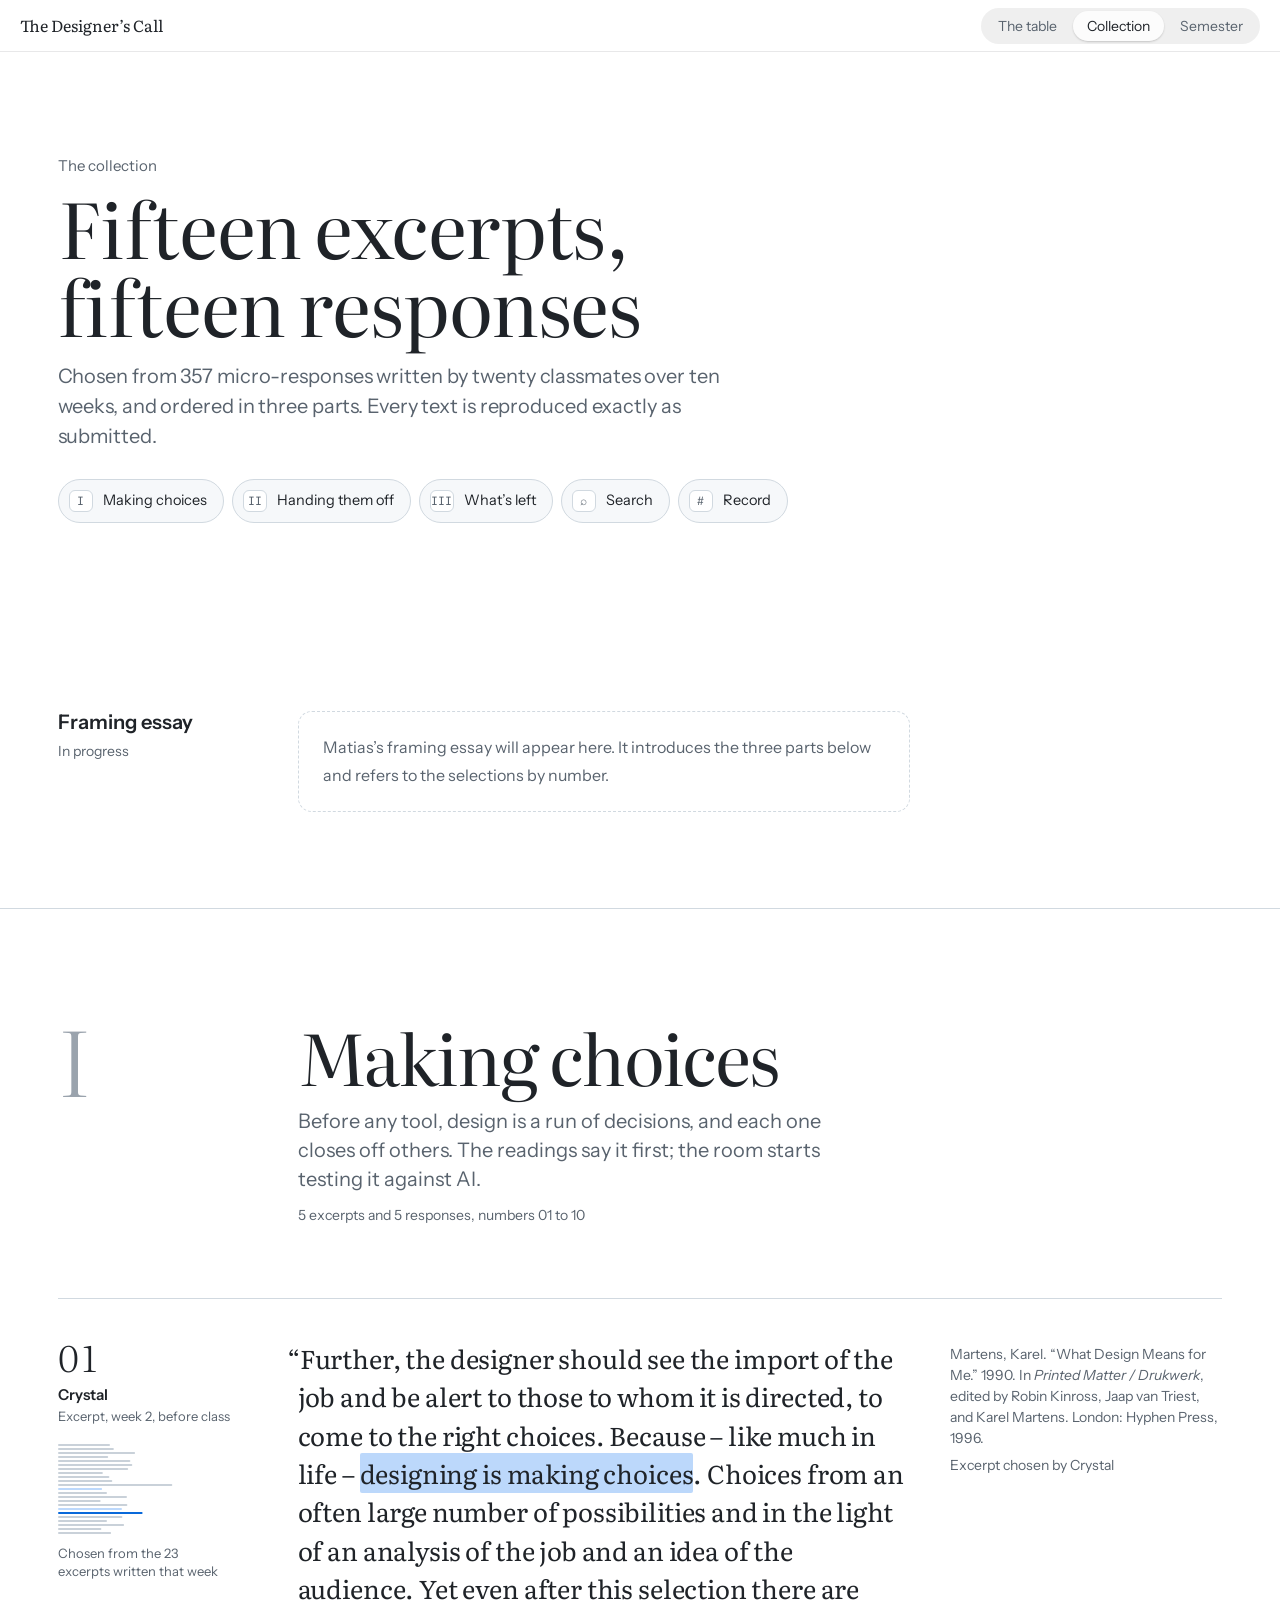
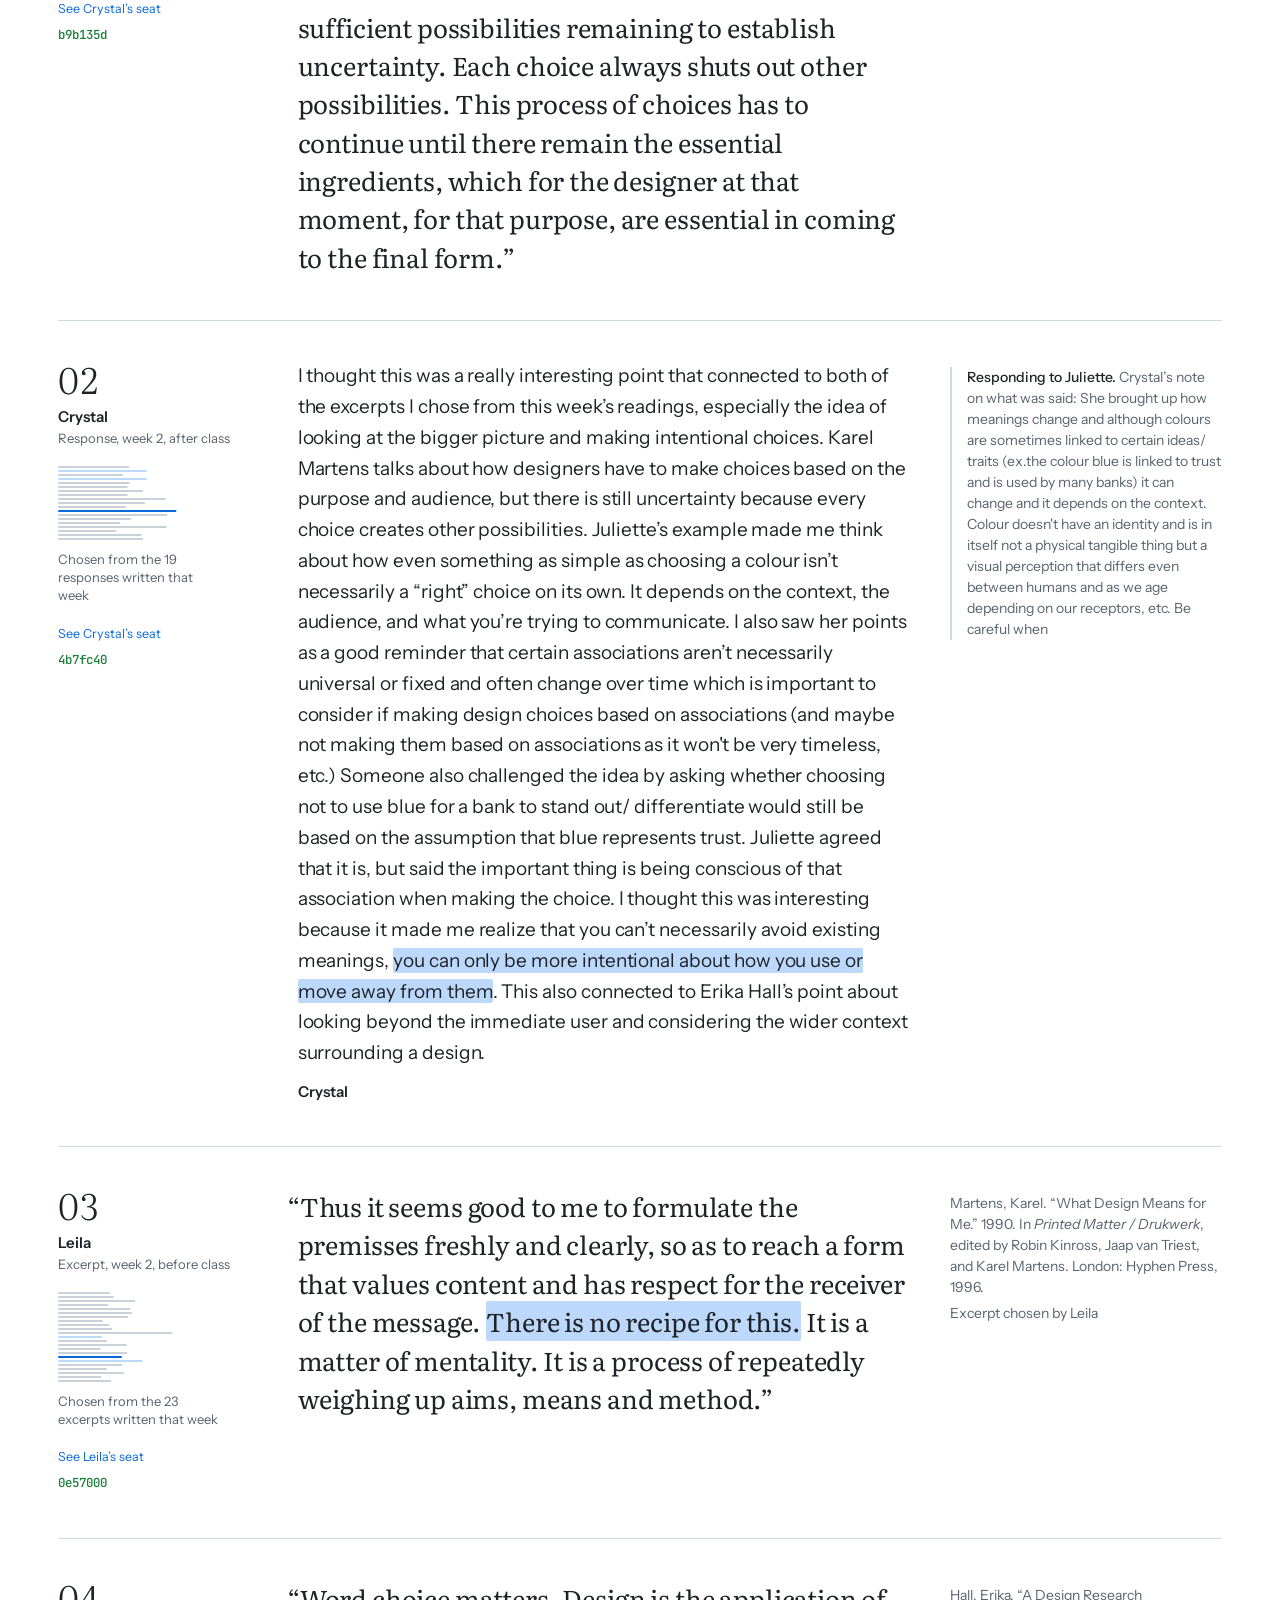
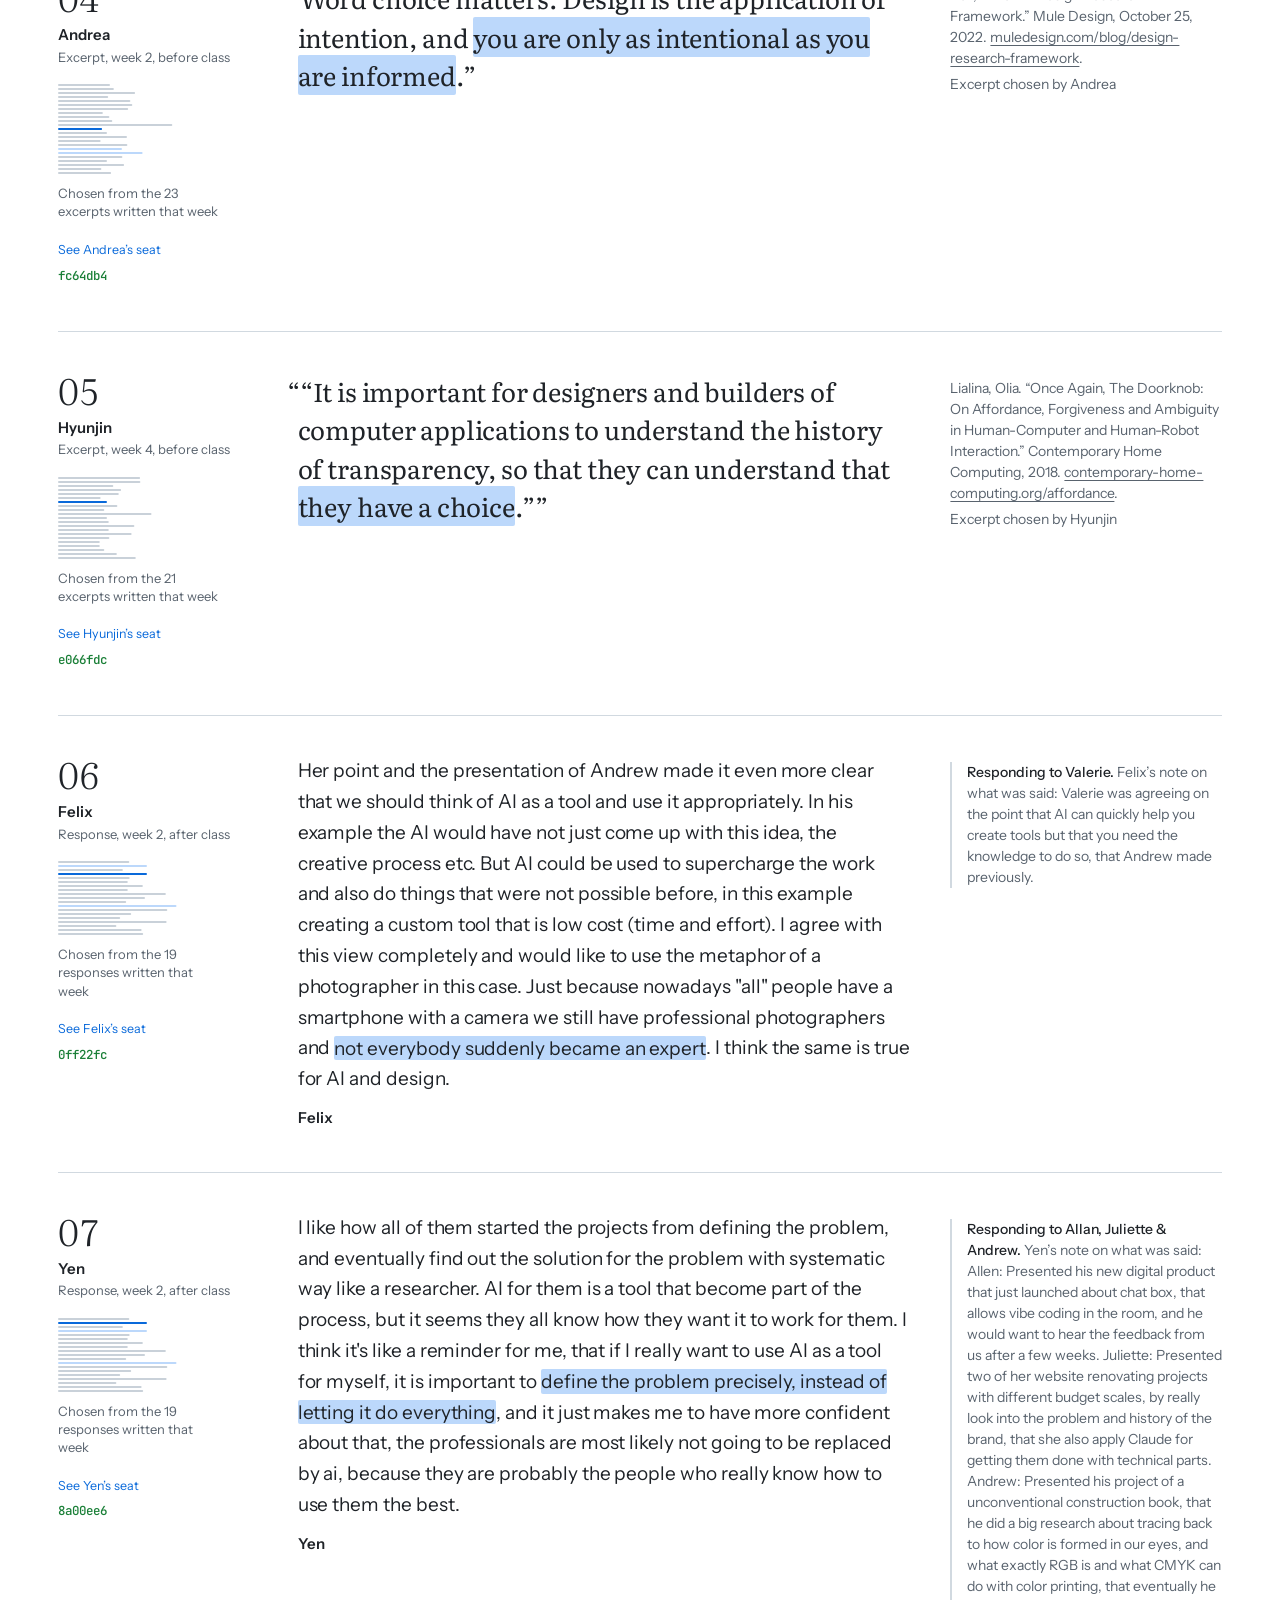
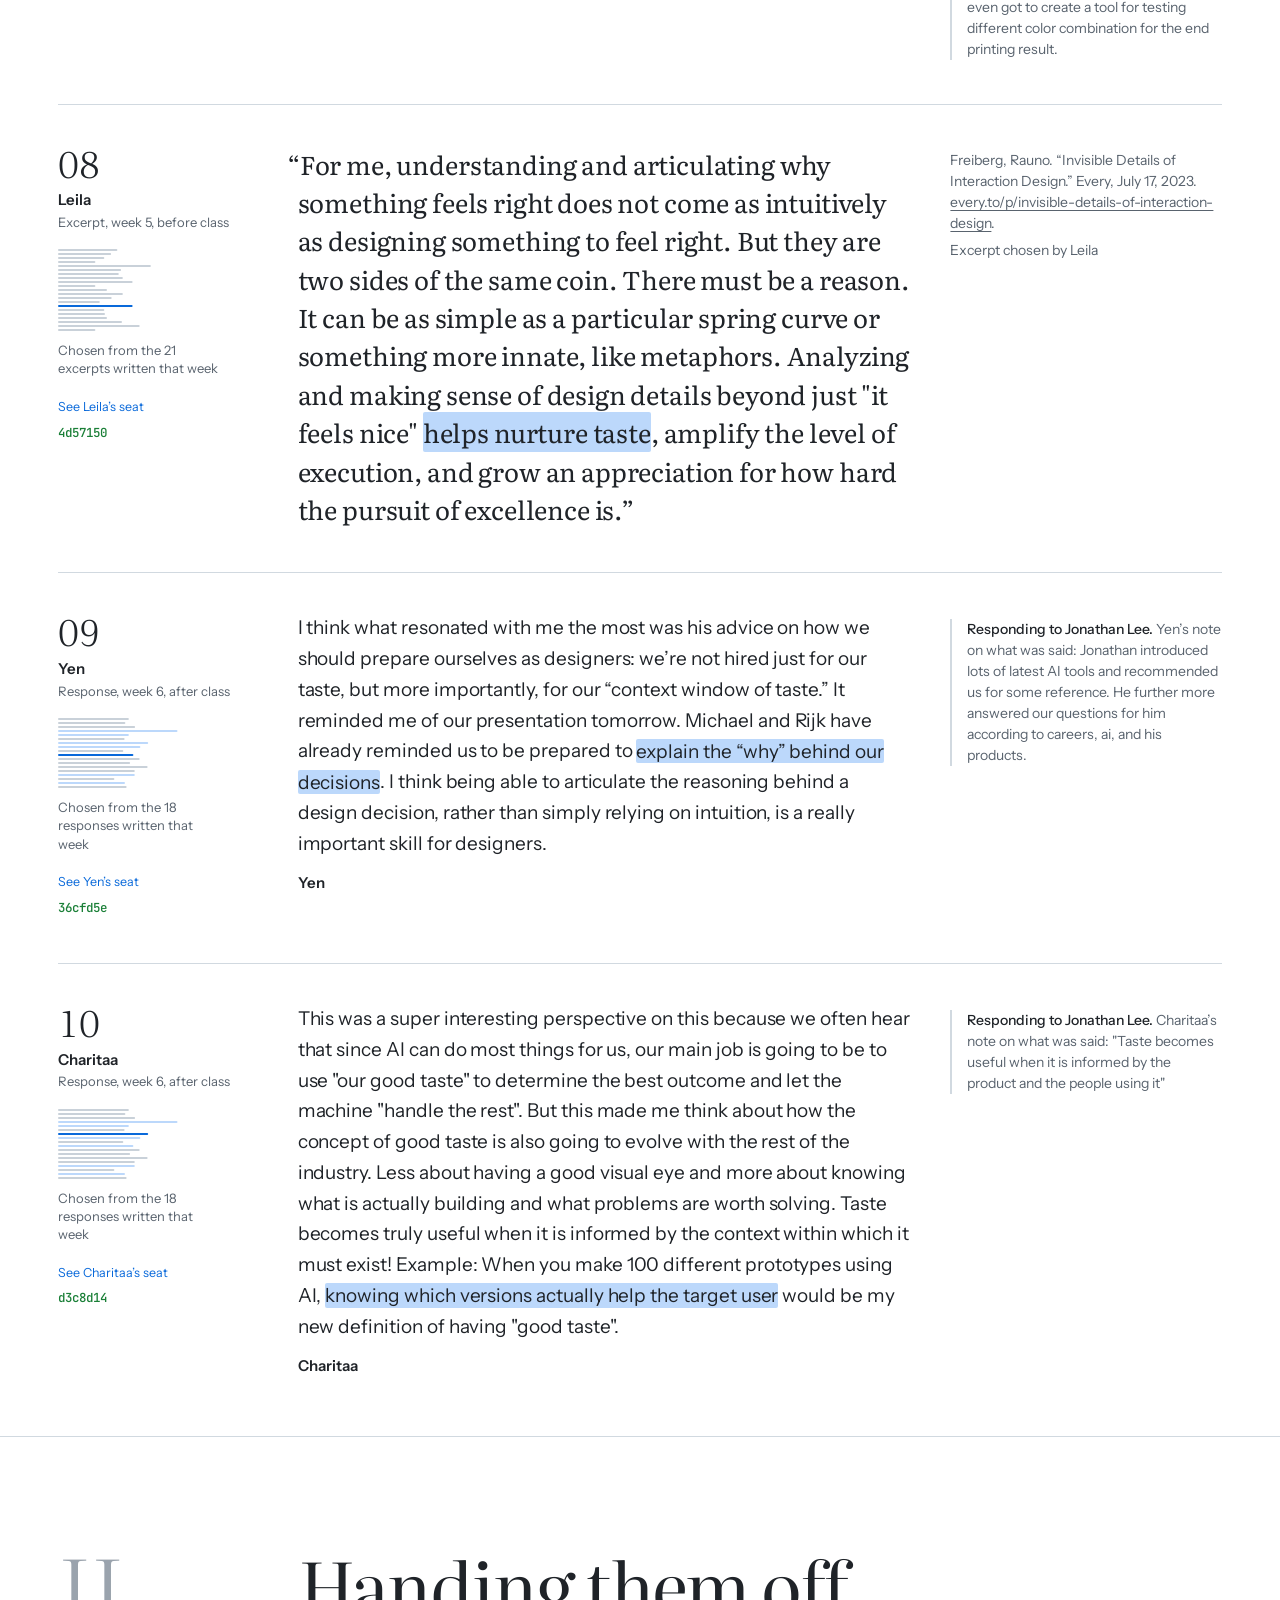
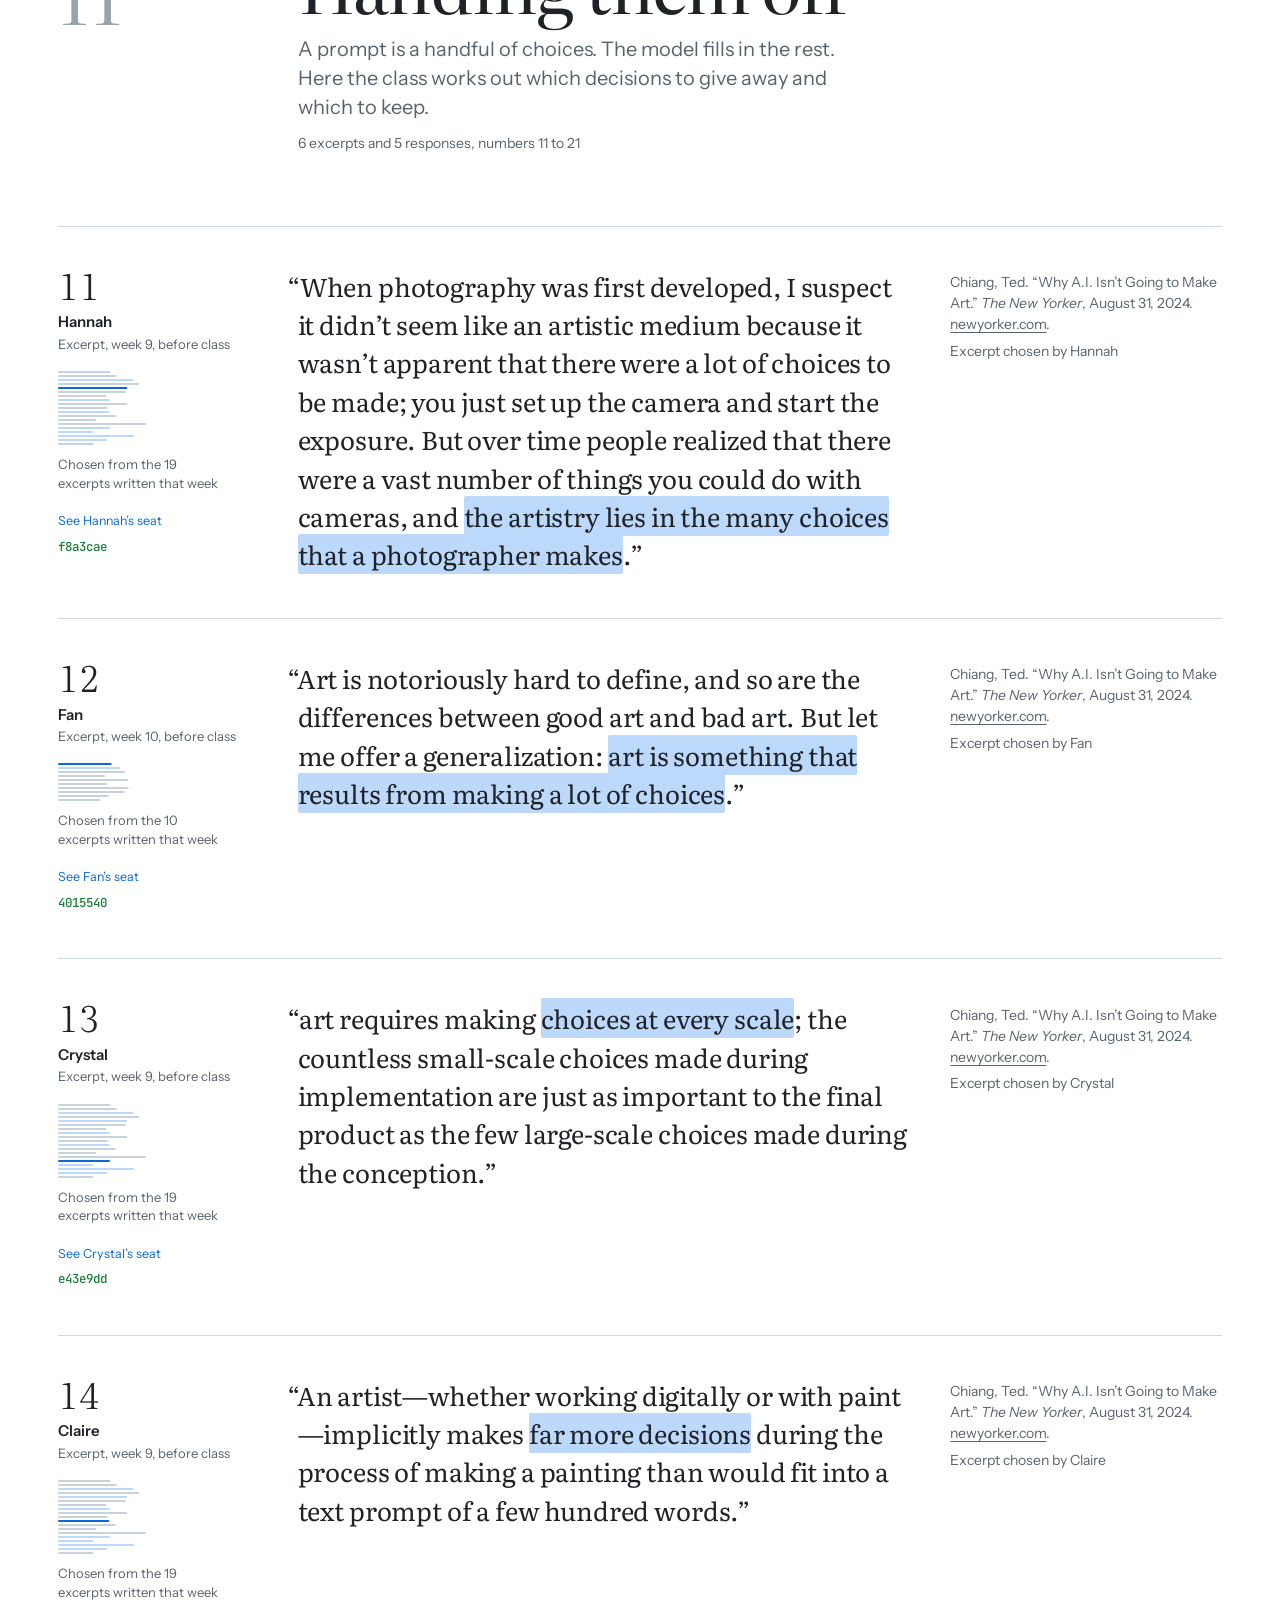
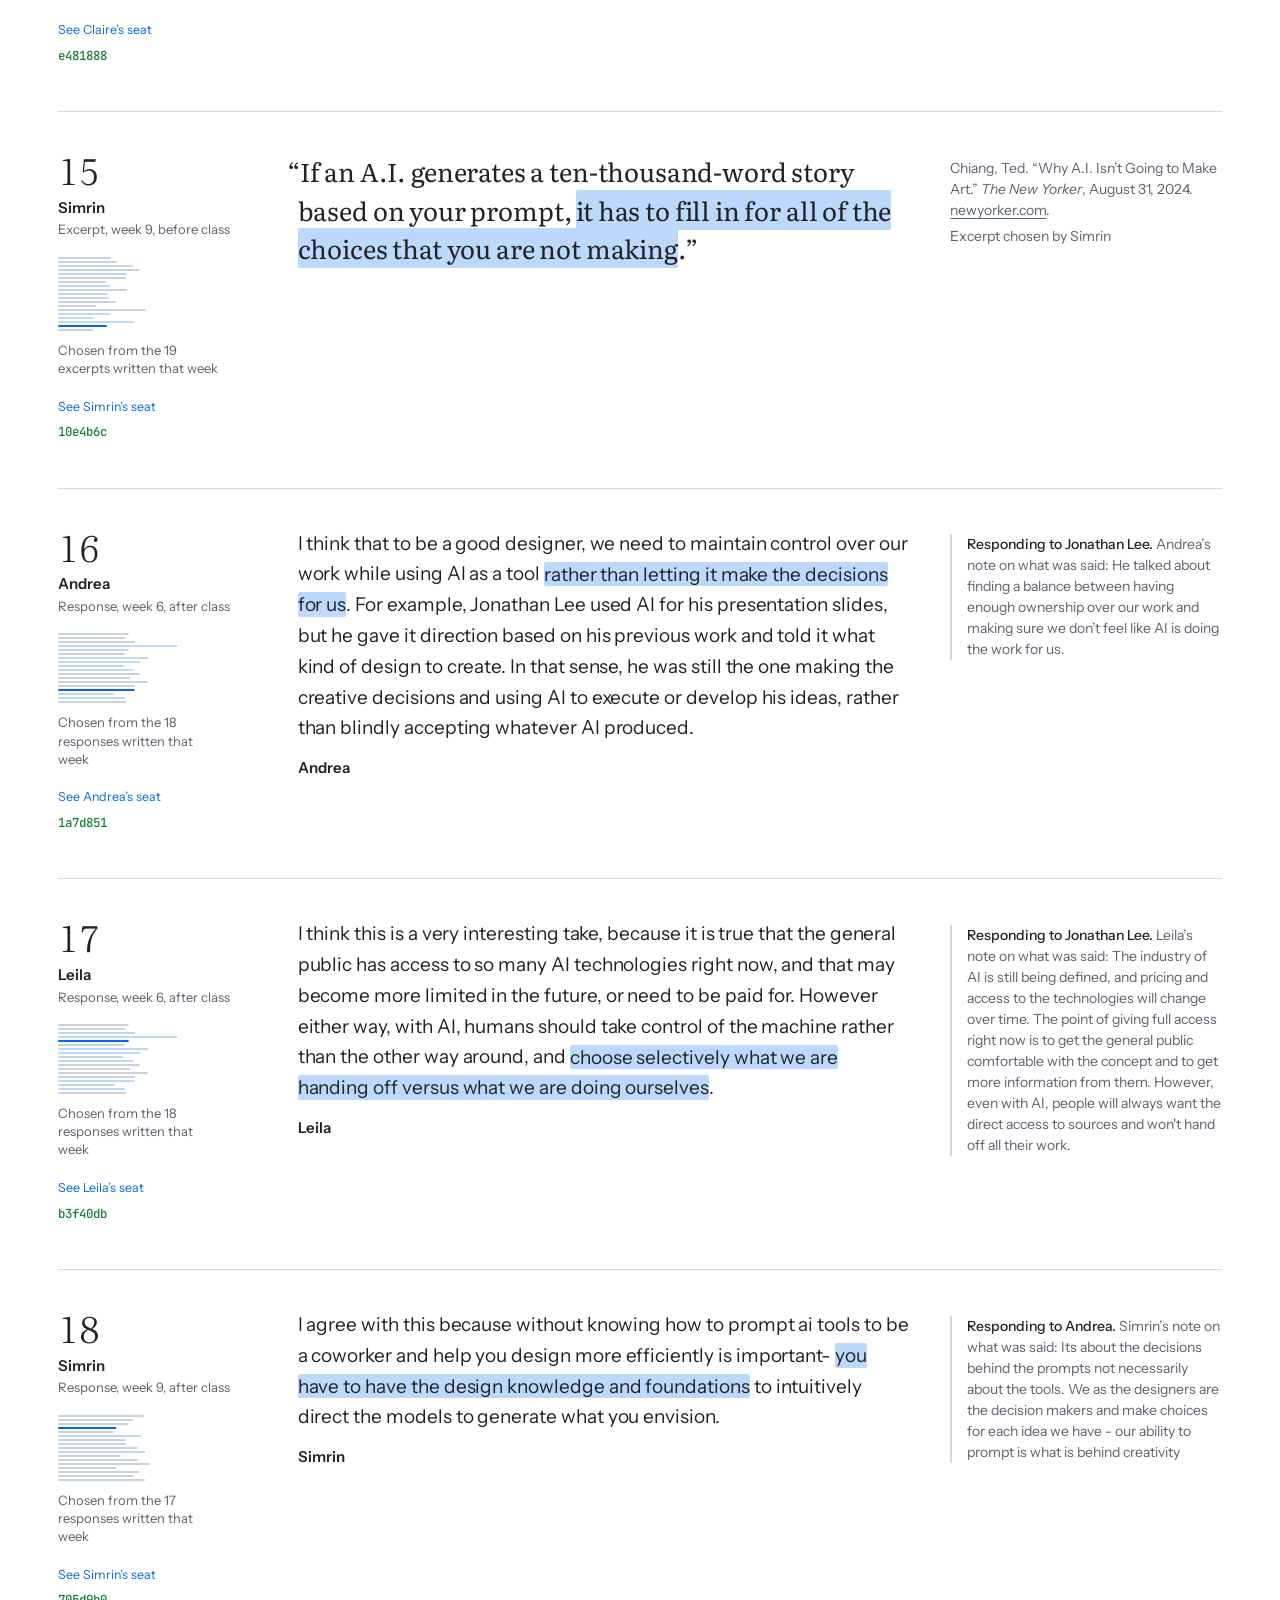
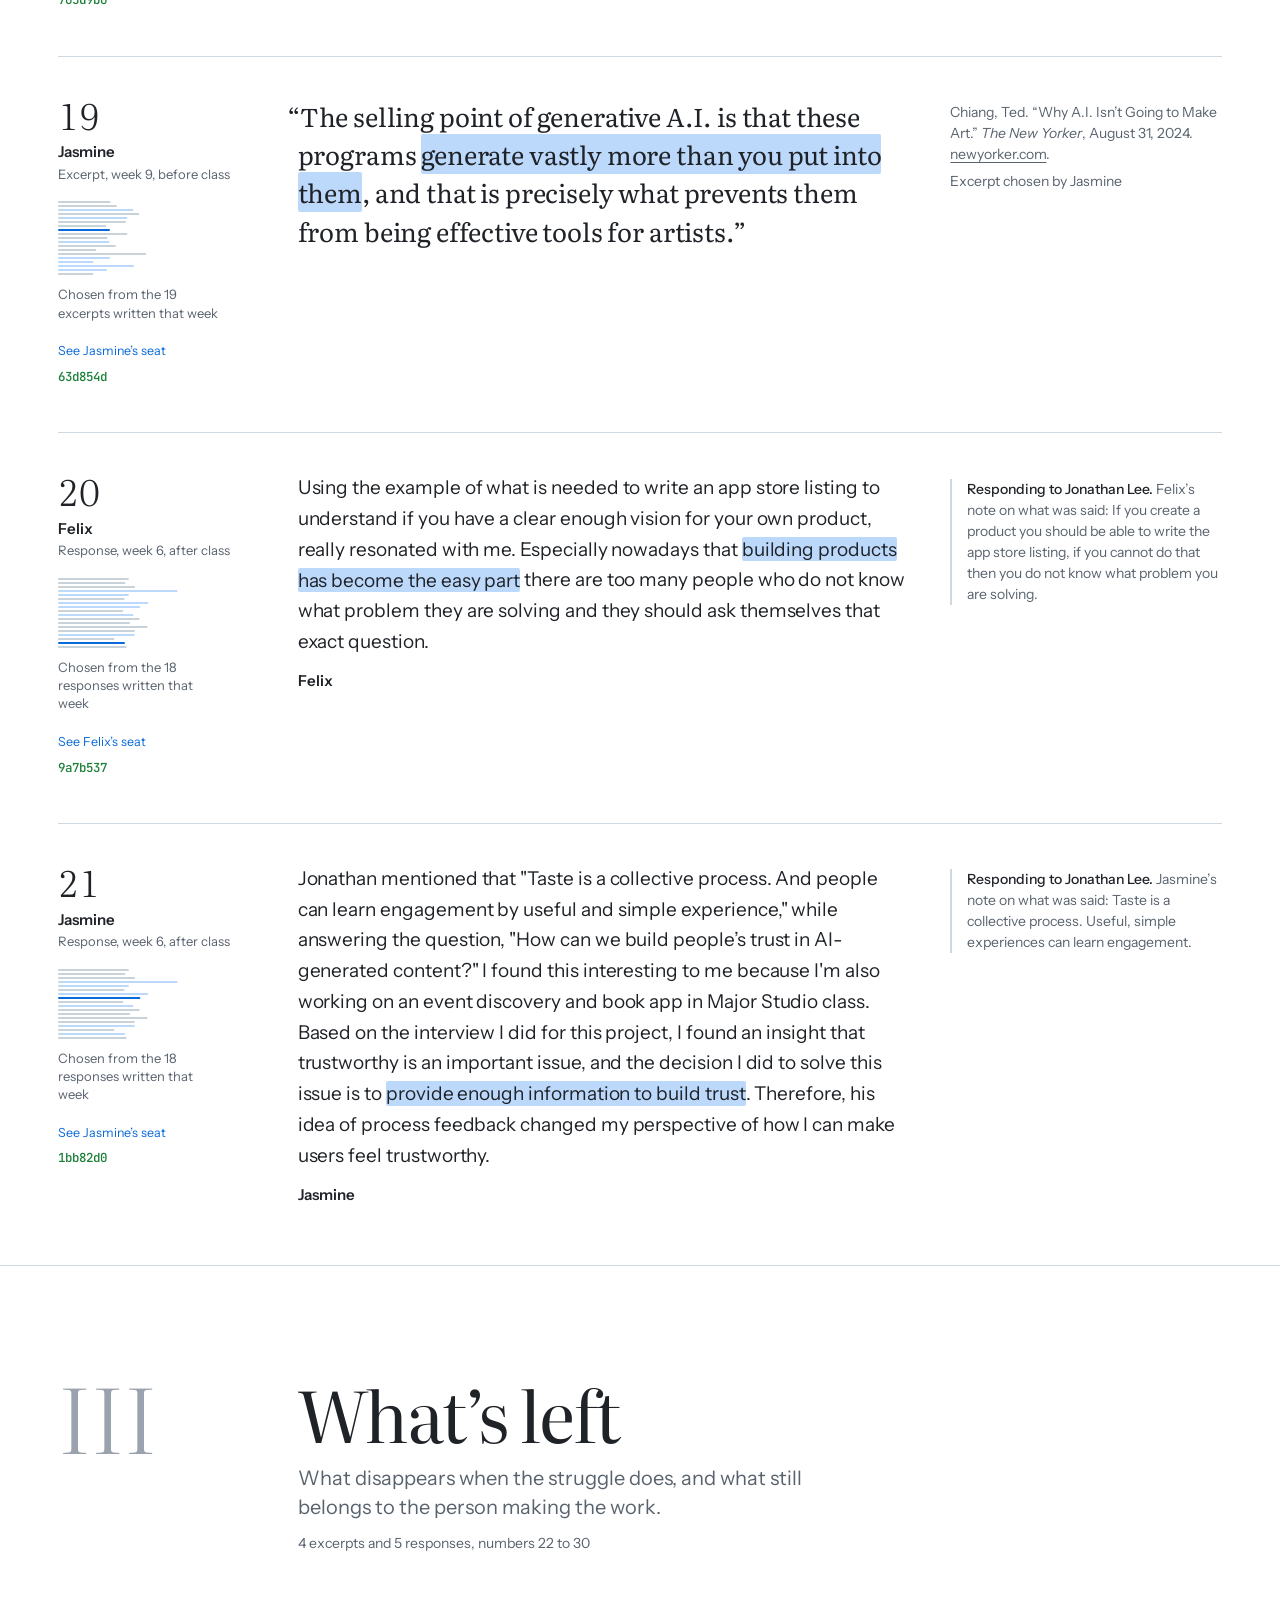
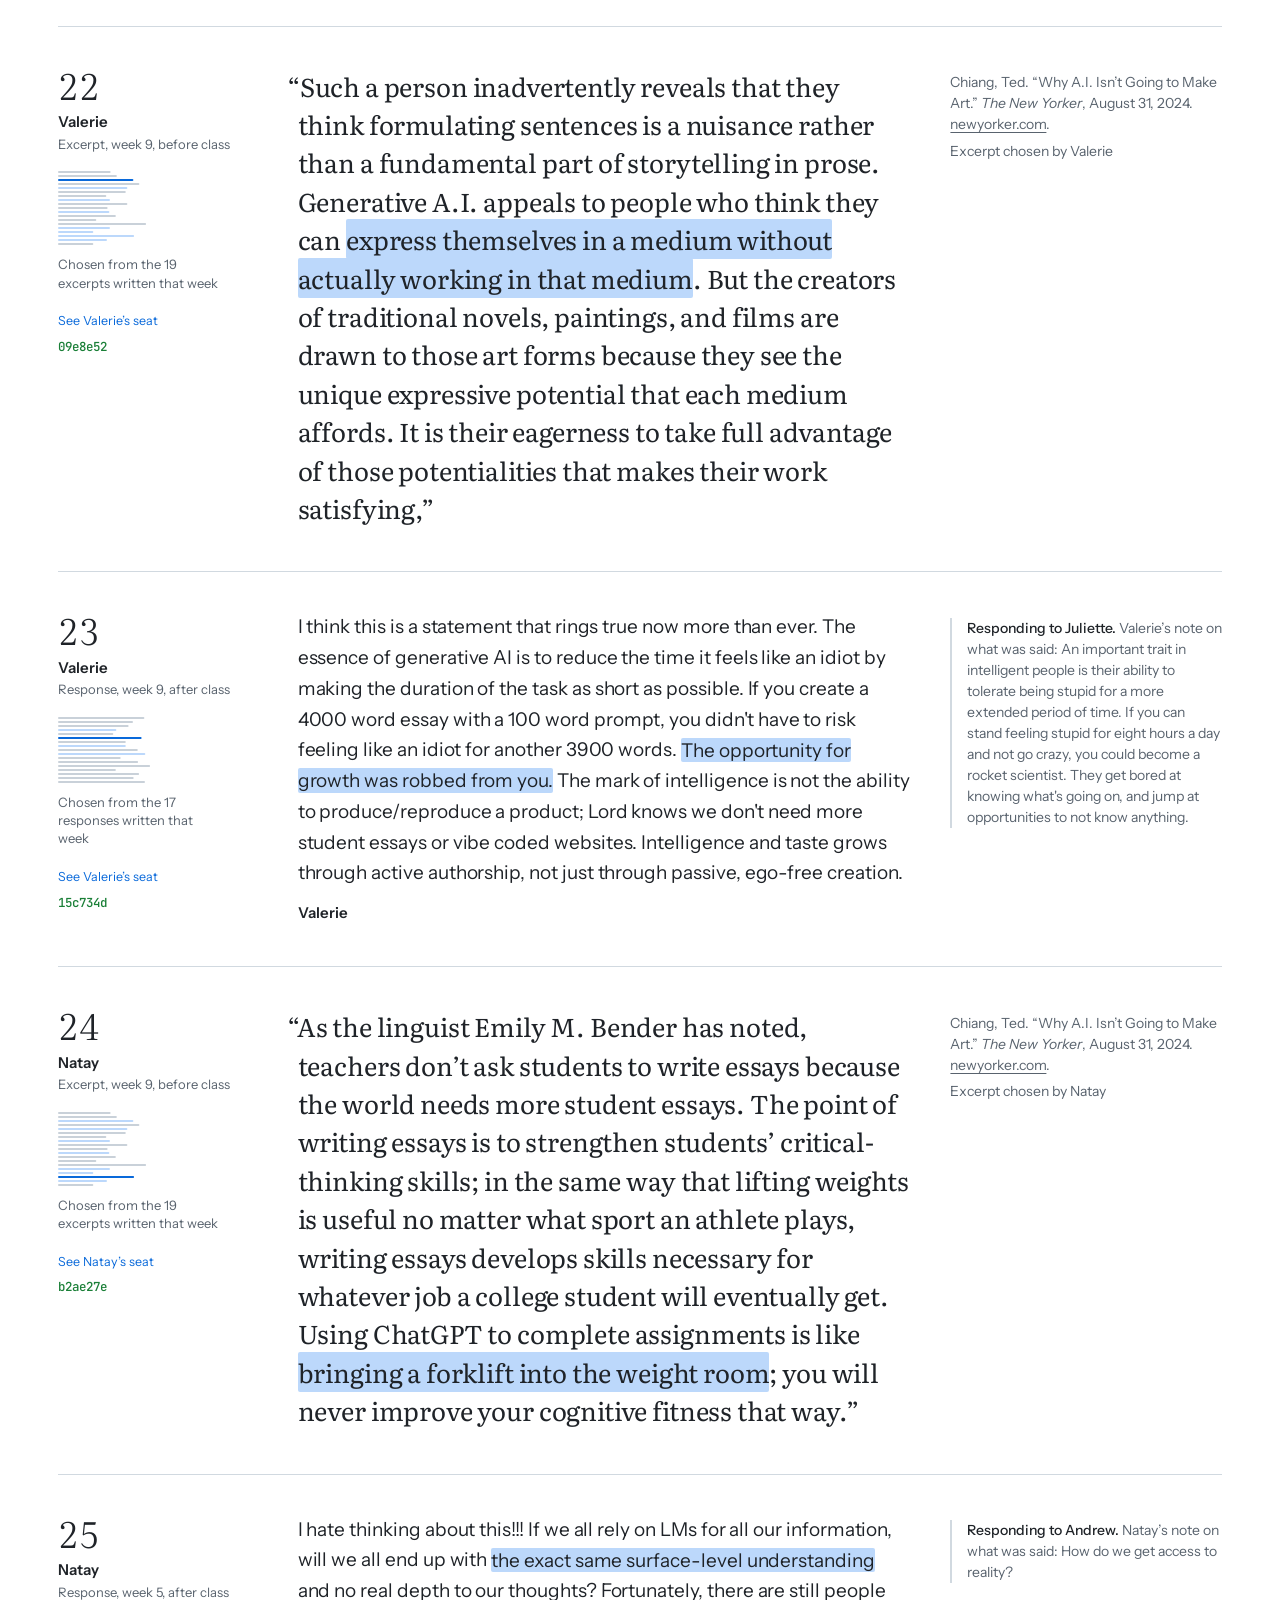
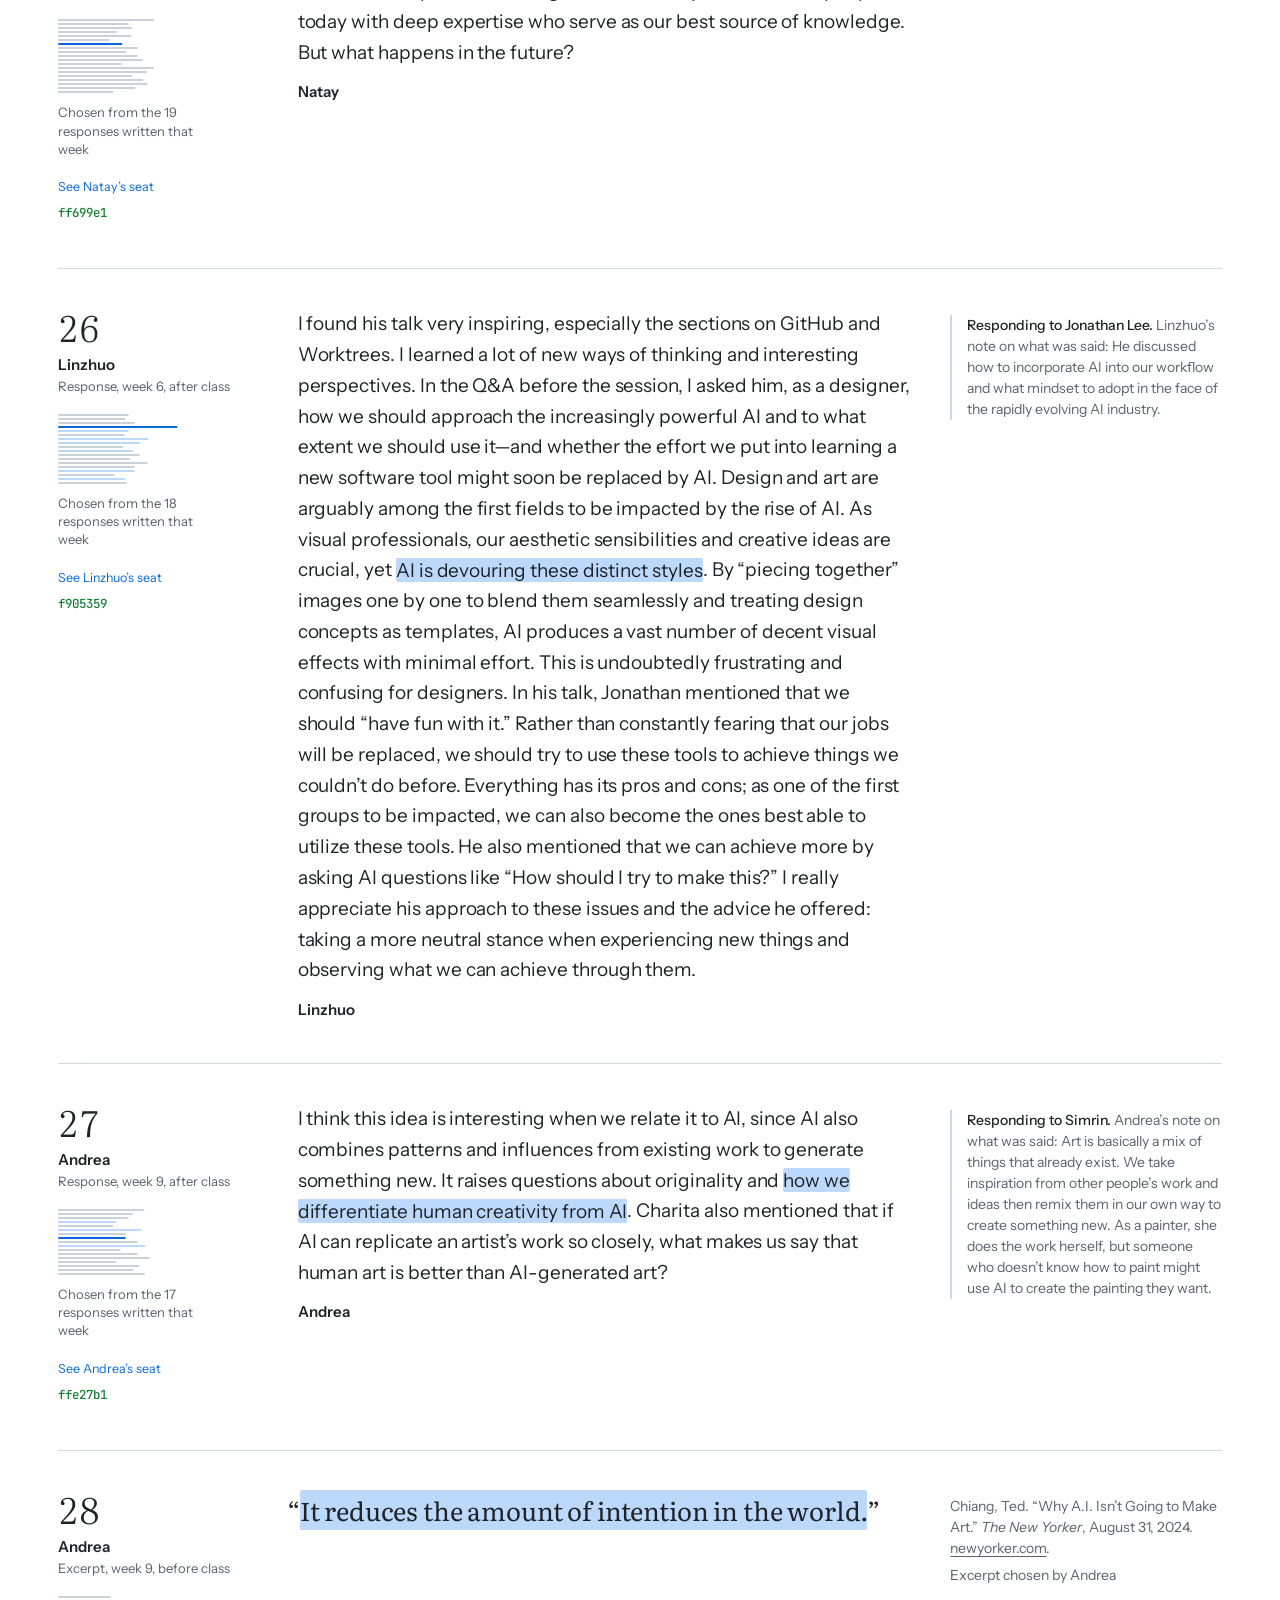
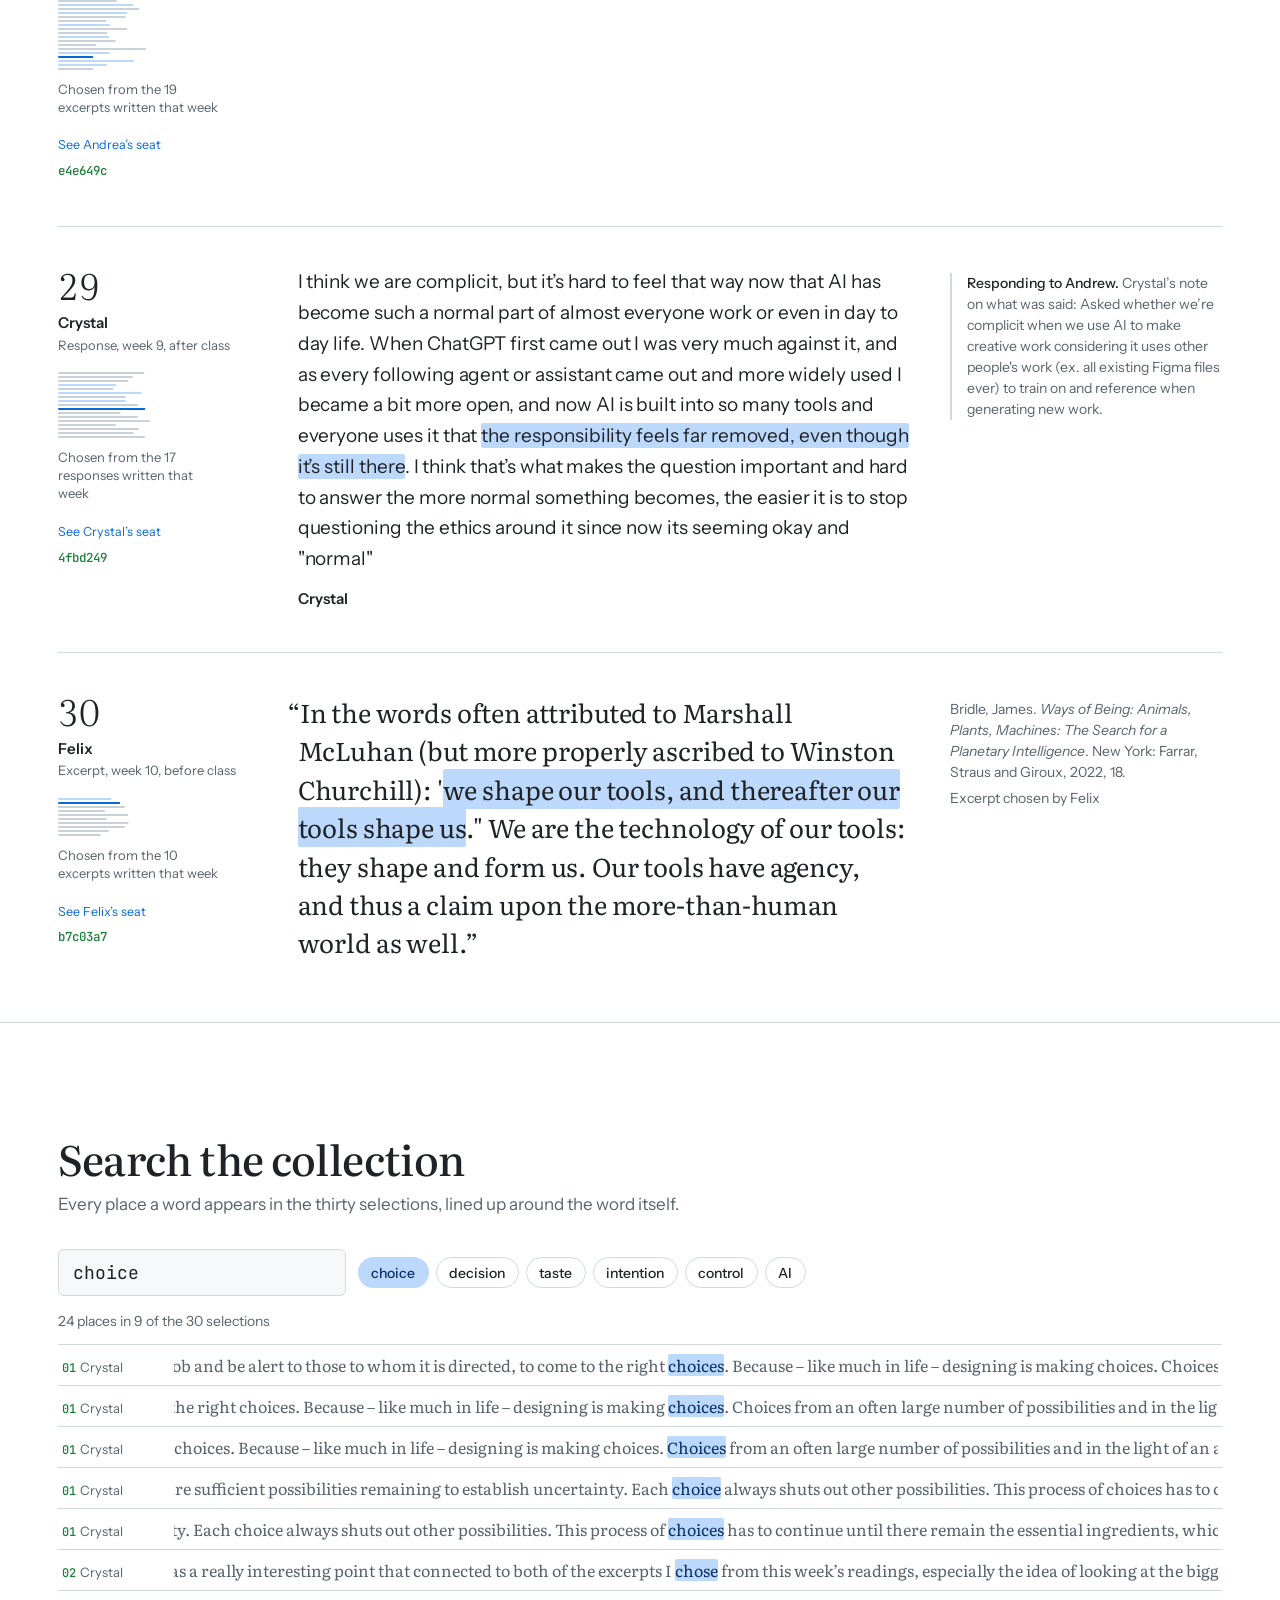
==== collection.html @ 74d9f912 "Rebuild as The Designer's Call: a 3D seminar table, the conversation, and three tabs The site is now" ====
<!doctype html>
<html lang="en">
<head>
<meta charset="utf-8">
<meta name="viewport" content="width=device-width, initial-scale=1, viewport-fit=cover">
<title>The collection — The Designer’s Call</title>
<meta name="description" content="Fifteen excerpts and fifteen responses about taste, choice and AI, chosen from 357 micro-responses and ordered in three parts.">
<meta property="og:title" content="The Designer’s Call: Taste, choice, and AI">
<meta property="og:description" content="Fifteen excerpts and fifteen responses about taste, choice and AI, chosen from 357 micro-responses and ordered in three parts.">
<meta property="og:type" content="website">
<meta property="og:url" content="https://indo1919.github.io/whats-left/">
<meta property="og:image" content="https://indo1919.github.io/whats-left/assets/og.png">
<meta name="twitter:card" content="summary_large_image">
<meta name="color-scheme" content="light dark">
<link rel="icon" href="assets/favicon.svg" type="image/svg+xml">
<link rel="preconnect" href="https://fonts.googleapis.com">
<link rel="preconnect" href="https://fonts.gstatic.com" crossorigin>
<link rel="stylesheet" href="https://fonts.googleapis.com/css2?family=Instrument+Sans:ital,wght@0,400..700;1,400..700&family=JetBrains+Mono:wght@400;500&family=Literata:ital,opsz,wght@0,7..72,300..700;1,7..72,300..700&display=swap">
<link rel="stylesheet" href="assets/style.css">
<link rel="stylesheet" href="assets/site.css">
</head>
<body class="page-collection">
<header class="nav" id="nav">
  <a class="nav-title" href="./">The Designer’s Call</a>
  <nav class="nav-tabs" aria-label="Pages"><a href="./">The table</a><a href="collection.html" aria-current="page">Collection</a><a href="semester.html">Semester</a></nav>
</header>
<main class="coll">
  <header class="coll-head" id="top">
    <p class="coll-kicker">The collection</p>
    <h1>Fifteen excerpts, fifteen responses</h1>
    <p class="dek">Chosen from 357 micro-responses written by twenty classmates over ten weeks, and ordered in three parts. Every text is reproduced exactly as submitted.</p>
    <ol class="coll-toc"><li><a href="#making-choices"><span>I</span>Making choices</a></li><li><a href="#handing-them-off"><span>II</span>Handing them off</a></li><li><a href="#whats-left"><span>III</span>What’s left</a></li><li><a href="#search"><span>⌕</span>Search</a></li><li><a href="#record"><span>#</span>Record</a></li></ol>
  </header>

  <section class="essay essay--pending" id="essay" aria-labelledby="h-essay">
    <div class="essay-head"><h2 id="h-essay">Framing essay</h2><p class="essay-meta">In progress</p></div>
    <div class="essay-body"><div class="para"><p class="placeholder">Matias’s framing essay will appear here. It introduces the three parts below and refers to the selections by number.</p><aside class="sidenotes" aria-hidden="true"></aside></div></div>
  </section>

  <div class="collection" id="collection">
    <section class="part" id="making-choices" aria-labelledby="h-making-choices">
    <header class="part-head">
      <p class="part-num" aria-hidden="true">I</p>
      <h2 id="h-making-choices">Making choices</h2>
      <p class="part-intro">Before any tool, design is a run of decisions, and each one closes off others. The readings say it first; the room starts testing it against AI.</p>
      <p class="part-count">5 excerpts and 5 responses, numbers 01 to 10</p>
    </header>
    <article class="item item--excerpt" id="item-01" data-id="01">
      <div class="gutter">
        <span class="g-num">01</span>
        <span class="g-name">Crystal</span>
        <span class="g-meta">Excerpt, week 2, before class</span>
        <figure class="g-slice"><svg class="slice" viewBox="0 0 132 92" width="132" height="92" role="img" aria-label="One of 23 excerpts submitted in week 2"><rect class="sl" x="0" y="0" width="52.0" height="2" rx="1"/><rect class="sl" x="0" y="4" width="55.9" height="2" rx="1"/><rect class="sl" x="0" y="8" width="77.1" height="2" rx="1"/><rect class="sl" x="0" y="12" width="50.2" height="2" rx="1"/><rect class="sl" x="0" y="16" width="72.4" height="2" rx="1"/><rect class="sl" x="0" y="20" width="74.3" height="2" rx="1"/><rect class="sl" x="0" y="24" width="70.2" height="2" rx="1"/><rect class="sl" x="0" y="28" width="44.9" height="2" rx="1"/><rect class="sl" x="0" y="32" width="51.4" height="2" rx="1"/><rect class="sl" x="0" y="36" width="54.3" height="2" rx="1"/><rect class="sl" x="0" y="40" width="114.3" height="2" rx="1"/><rect class="sl sl--other" x="0" y="44" width="44.1" height="2" rx="1"/><rect class="sl" x="0" y="48" width="49.0" height="2" rx="1"/><rect class="sl" x="0" y="52" width="69.0" height="2" rx="1"/><rect class="sl" x="0" y="56" width="42.6" height="2" rx="1"/><rect class="sl" x="0" y="60" width="69.4" height="2" rx="1"/><rect class="sl sl--other" x="0" y="64" width="64.0" height="2" rx="1"/><rect class="sl sl--on" x="0" y="68" width="84.6" height="2" rx="1"/><rect class="sl" x="0" y="72" width="64.4" height="2" rx="1"/><rect class="sl" x="0" y="76" width="49.0" height="2" rx="1"/><rect class="sl" x="0" y="80" width="66.1" height="2" rx="1"/><rect class="sl" x="0" y="84" width="43.4" height="2" rx="1"/><rect class="sl" x="0" y="88" width="53.1" height="2" rx="1"/></svg><figcaption>Chosen from the 23 excerpts written that week</figcaption></figure>
        <a class="g-seat" href="./#seat-crystal">See Crystal’s seat</a>
        <a class="hash" href="https://github.com/Indo1919/whats-left/commit/b9b135da7af7611c9f7e29b08528fb29bf3a9e93" title="The commit that added this selection to the collection">b9b135d</a>
      </div>
      <div class="item-main"><blockquote class="excerpt-text"><p>Further, the designer should see the import of the job and be alert to those to whom it is directed, to come to the right choices. Because – like much in life – <mark class="sel">designing is making choices</mark>. Choices from an often large number of possibilities and in the light of an analysis of the job and an idea of the audience. Yet even after this selection there are sufficient possibilities remaining to establish uncertainty. Each choice always shuts out other possibilities. This process of choices has to continue until there remain the essential ingredients, which for the designer at that moment, for that purpose, are essential in coming to the final form.</p></blockquote></div>
      <aside class="item-note"><p class="cite">Martens, Karel. “What Design Means for Me.” 1990. In <i>Printed Matter / Drukwerk</i>, edited by Robin Kinross, Jaap van Triest, and Karel Martens. London: Hyphen Press, 1996.</p><p class="byline">Excerpt chosen by Crystal</p></aside>
    </article><article class="item item--response" id="item-02" data-id="02">
      <div class="gutter">
        <span class="g-num">02</span>
        <span class="g-name">Crystal</span>
        <span class="g-meta">Response, week 2, after class</span>
        <figure class="g-slice"><svg class="slice" viewBox="0 0 132 76" width="132" height="76" role="img" aria-label="One of 19 responses submitted in week 2"><rect class="sl" x="0" y="0" width="71.3" height="2" rx="1"/><rect class="sl sl--other" x="0" y="4" width="89.0" height="2" rx="1"/><rect class="sl" x="0" y="8" width="64.9" height="2" rx="1"/><rect class="sl sl--other" x="0" y="12" width="89.0" height="2" rx="1"/><rect class="sl" x="0" y="16" width="71.7" height="2" rx="1"/><rect class="sl" x="0" y="20" width="69.8" height="2" rx="1"/><rect class="sl" x="0" y="24" width="84.9" height="2" rx="1"/><rect class="sl" x="0" y="28" width="69.8" height="2" rx="1"/><rect class="sl" x="0" y="32" width="107.9" height="2" rx="1"/><rect class="sl" x="0" y="36" width="87.0" height="2" rx="1"/><rect class="sl" x="0" y="40" width="68.2" height="2" rx="1"/><rect class="sl sl--on" x="0" y="44" width="118.5" height="2" rx="1"/><rect class="sl" x="0" y="48" width="109.3" height="2" rx="1"/><rect class="sl" x="0" y="52" width="73.2" height="2" rx="1"/><rect class="sl" x="0" y="56" width="62.2" height="2" rx="1"/><rect class="sl" x="0" y="60" width="108.6" height="2" rx="1"/><rect class="sl" x="0" y="64" width="58.4" height="2" rx="1"/><rect class="sl" x="0" y="68" width="83.6" height="2" rx="1"/><rect class="sl" x="0" y="72" width="85.2" height="2" rx="1"/></svg><figcaption>Chosen from the 19 responses written that week</figcaption></figure>
        <a class="g-seat" href="./#seat-crystal">See Crystal’s seat</a>
        <a class="hash" href="https://github.com/Indo1919/whats-left/commit/4b7fc4003c885c26b2d8433632b319bef337185f" title="The commit that added this selection to the collection">4b7fc40</a>
      </div>
      <div class="item-main"><blockquote class="response-text"><p>I thought this was a really interesting point that connected to both of the excerpts I chose from this week’s readings, especially the idea of looking at the bigger picture and making intentional choices. Karel Martens talks about how designers have to make choices based on the purpose and audience, but there is still uncertainty because every choice creates other possibilities. Juliette’s example made me think about how even something as simple as choosing a colour isn’t necessarily a “right” choice on its own. It depends on the context, the audience, and what you’re trying to communicate. I also saw her points as a good reminder that certain associations aren’t necessarily universal or fixed and often change over time which is important to consider if making design choices based on associations (and maybe not making them based on associations as it won't be very timeless, etc.) Someone also challenged the idea by asking whether choosing not to use blue for a bank to stand out/ differentiate would still be based on the assumption that blue represents trust. Juliette agreed that it is, but said the important thing is being conscious of that association when making the choice. I thought this was interesting because it made me realize that you can’t necessarily avoid existing meanings, <mark class="sel">you can only be more intentional about how you use or move away from them</mark>. This also connected to Erika Hall’s point about looking beyond the immediate user and considering the wider context surrounding a design.</p></blockquote><p class="byline">Crystal</p></div>
      <aside class="item-note"><p class="context"><span class="context-to">Responding to Juliette.</span> Crystal’s note on what was said: She brought up how meanings change and although colours are sometimes linked to certain ideas/ traits (ex.the colour blue is linked to trust and is used by many banks) it can change and it depends on the context. Colour doesn't have an identity and is in itself not a physical tangible thing but a visual perception that differs even between humans and as we age depending on our receptors, etc. Be careful when</p></aside>
    </article><article class="item item--excerpt" id="item-03" data-id="03">
      <div class="gutter">
        <span class="g-num">03</span>
        <span class="g-name">Leila</span>
        <span class="g-meta">Excerpt, week 2, before class</span>
        <figure class="g-slice"><svg class="slice" viewBox="0 0 132 92" width="132" height="92" role="img" aria-label="One of 23 excerpts submitted in week 2"><rect class="sl" x="0" y="0" width="52.0" height="2" rx="1"/><rect class="sl" x="0" y="4" width="55.9" height="2" rx="1"/><rect class="sl" x="0" y="8" width="77.1" height="2" rx="1"/><rect class="sl" x="0" y="12" width="50.2" height="2" rx="1"/><rect class="sl" x="0" y="16" width="72.4" height="2" rx="1"/><rect class="sl" x="0" y="20" width="74.3" height="2" rx="1"/><rect class="sl" x="0" y="24" width="70.2" height="2" rx="1"/><rect class="sl" x="0" y="28" width="44.9" height="2" rx="1"/><rect class="sl" x="0" y="32" width="51.4" height="2" rx="1"/><rect class="sl" x="0" y="36" width="54.3" height="2" rx="1"/><rect class="sl" x="0" y="40" width="114.3" height="2" rx="1"/><rect class="sl sl--other" x="0" y="44" width="44.1" height="2" rx="1"/><rect class="sl" x="0" y="48" width="49.0" height="2" rx="1"/><rect class="sl" x="0" y="52" width="69.0" height="2" rx="1"/><rect class="sl" x="0" y="56" width="42.6" height="2" rx="1"/><rect class="sl" x="0" y="60" width="69.4" height="2" rx="1"/><rect class="sl sl--on" x="0" y="64" width="64.0" height="2" rx="1"/><rect class="sl sl--other" x="0" y="68" width="84.6" height="2" rx="1"/><rect class="sl" x="0" y="72" width="64.4" height="2" rx="1"/><rect class="sl" x="0" y="76" width="49.0" height="2" rx="1"/><rect class="sl" x="0" y="80" width="66.1" height="2" rx="1"/><rect class="sl" x="0" y="84" width="43.4" height="2" rx="1"/><rect class="sl" x="0" y="88" width="53.1" height="2" rx="1"/></svg><figcaption>Chosen from the 23 excerpts written that week</figcaption></figure>
        <a class="g-seat" href="./#seat-leila">See Leila’s seat</a>
        <a class="hash" href="https://github.com/Indo1919/whats-left/commit/0e57000c2ff4a22148b42925dbbbf3f658a91fee" title="The commit that added this selection to the collection">0e57000</a>
      </div>
      <div class="item-main"><blockquote class="excerpt-text"><p>Thus it seems good to me to formulate the premisses freshly and clearly, so as to reach a form that values content and has respect for the receiver of the message. <mark class="sel">There is no recipe for this.</mark> It is a matter of mentality. It is a process of repeatedly weighing up aims, means and method.</p></blockquote></div>
      <aside class="item-note"><p class="cite">Martens, Karel. “What Design Means for Me.” 1990. In <i>Printed Matter / Drukwerk</i>, edited by Robin Kinross, Jaap van Triest, and Karel Martens. London: Hyphen Press, 1996.</p><p class="byline">Excerpt chosen by Leila</p></aside>
    </article><article class="item item--excerpt" id="item-04" data-id="04">
      <div class="gutter">
        <span class="g-num">04</span>
        <span class="g-name">Andrea</span>
        <span class="g-meta">Excerpt, week 2, before class</span>
        <figure class="g-slice"><svg class="slice" viewBox="0 0 132 92" width="132" height="92" role="img" aria-label="One of 23 excerpts submitted in week 2"><rect class="sl" x="0" y="0" width="52.0" height="2" rx="1"/><rect class="sl" x="0" y="4" width="55.9" height="2" rx="1"/><rect class="sl" x="0" y="8" width="77.1" height="2" rx="1"/><rect class="sl" x="0" y="12" width="50.2" height="2" rx="1"/><rect class="sl" x="0" y="16" width="72.4" height="2" rx="1"/><rect class="sl" x="0" y="20" width="74.3" height="2" rx="1"/><rect class="sl" x="0" y="24" width="70.2" height="2" rx="1"/><rect class="sl" x="0" y="28" width="44.9" height="2" rx="1"/><rect class="sl" x="0" y="32" width="51.4" height="2" rx="1"/><rect class="sl" x="0" y="36" width="54.3" height="2" rx="1"/><rect class="sl" x="0" y="40" width="114.3" height="2" rx="1"/><rect class="sl sl--on" x="0" y="44" width="44.1" height="2" rx="1"/><rect class="sl" x="0" y="48" width="49.0" height="2" rx="1"/><rect class="sl" x="0" y="52" width="69.0" height="2" rx="1"/><rect class="sl" x="0" y="56" width="42.6" height="2" rx="1"/><rect class="sl" x="0" y="60" width="69.4" height="2" rx="1"/><rect class="sl sl--other" x="0" y="64" width="64.0" height="2" rx="1"/><rect class="sl sl--other" x="0" y="68" width="84.6" height="2" rx="1"/><rect class="sl" x="0" y="72" width="64.4" height="2" rx="1"/><rect class="sl" x="0" y="76" width="49.0" height="2" rx="1"/><rect class="sl" x="0" y="80" width="66.1" height="2" rx="1"/><rect class="sl" x="0" y="84" width="43.4" height="2" rx="1"/><rect class="sl" x="0" y="88" width="53.1" height="2" rx="1"/></svg><figcaption>Chosen from the 23 excerpts written that week</figcaption></figure>
        <a class="g-seat" href="./#seat-andrea">See Andrea’s seat</a>
        <a class="hash" href="https://github.com/Indo1919/whats-left/commit/fc64db448693076303c14f6ef42572586fb1957a" title="The commit that added this selection to the collection">fc64db4</a>
      </div>
      <div class="item-main"><blockquote class="excerpt-text"><p>Word choice matters. Design is the application of intention, and <mark class="sel">you are only as intentional as you are informed</mark>.</p></blockquote></div>
      <aside class="item-note"><p class="cite">Hall, Erika. “A Design Research Framework.” Mule Design, October 25, 2022. <a href="https://www.muledesign.com/blog/design-research-framework">muledesign.com/blog/design-research-framework</a>.</p><p class="byline">Excerpt chosen by Andrea</p></aside>
    </article><article class="item item--excerpt" id="item-05" data-id="05">
      <div class="gutter">
        <span class="g-num">05</span>
        <span class="g-name">Hyunjin</span>
        <span class="g-meta">Excerpt, week 4, before class</span>
        <figure class="g-slice"><svg class="slice" viewBox="0 0 132 84" width="132" height="84" role="img" aria-label="One of 21 excerpts submitted in week 4"><rect class="sl" x="0" y="0" width="82.1" height="2" rx="1"/><rect class="sl" x="0" y="4" width="82.4" height="2" rx="1"/><rect class="sl" x="0" y="8" width="55.3" height="2" rx="1"/><rect class="sl" x="0" y="12" width="63.1" height="2" rx="1"/><rect class="sl" x="0" y="16" width="60.8" height="2" rx="1"/><rect class="sl" x="0" y="20" width="42.6" height="2" rx="1"/><rect class="sl sl--on" x="0" y="24" width="49.0" height="2" rx="1"/><rect class="sl" x="0" y="28" width="59.4" height="2" rx="1"/><rect class="sl" x="0" y="32" width="46.3" height="2" rx="1"/><rect class="sl" x="0" y="36" width="93.5" height="2" rx="1"/><rect class="sl" x="0" y="40" width="49.0" height="2" rx="1"/><rect class="sl" x="0" y="44" width="50.8" height="2" rx="1"/><rect class="sl" x="0" y="48" width="76.4" height="2" rx="1"/><rect class="sl" x="0" y="52" width="50.8" height="2" rx="1"/><rect class="sl" x="0" y="56" width="73.6" height="2" rx="1"/><rect class="sl" x="0" y="60" width="51.4" height="2" rx="1"/><rect class="sl" x="0" y="64" width="41.8" height="2" rx="1"/><rect class="sl" x="0" y="68" width="41.8" height="2" rx="1"/><rect class="sl" x="0" y="72" width="46.3" height="2" rx="1"/><rect class="sl" x="0" y="76" width="58.9" height="2" rx="1"/><rect class="sl" x="0" y="80" width="77.8" height="2" rx="1"/></svg><figcaption>Chosen from the 21 excerpts written that week</figcaption></figure>
        <a class="g-seat" href="./#seat-hyunjin">See Hyunjin’s seat</a>
        <a class="hash" href="https://github.com/Indo1919/whats-left/commit/e066fdc51ec0c6b160bafa8c2804a65a5f636af8" title="The commit that added this selection to the collection">e066fdc</a>
      </div>
      <div class="item-main"><blockquote class="excerpt-text"><p>“It is important for designers and builders of computer applications to understand the history of transparency, so that they can understand that <mark class="sel">they have a choice</mark>.”</p></blockquote></div>
      <aside class="item-note"><p class="cite">Lialina, Olia. “Once Again, The Doorknob: On Affordance, Forgiveness and Ambiguity in Human-Computer and Human-Robot Interaction.” Contemporary Home Computing, 2018. <a href="https://contemporary-home-computing.org/affordance/">contemporary-home-computing.org/affordance</a>.</p><p class="byline">Excerpt chosen by Hyunjin</p></aside>
    </article><article class="item item--response" id="item-06" data-id="06">
      <div class="gutter">
        <span class="g-num">06</span>
        <span class="g-name">Felix</span>
        <span class="g-meta">Response, week 2, after class</span>
        <figure class="g-slice"><svg class="slice" viewBox="0 0 132 76" width="132" height="76" role="img" aria-label="One of 19 responses submitted in week 2"><rect class="sl" x="0" y="0" width="71.3" height="2" rx="1"/><rect class="sl sl--other" x="0" y="4" width="89.0" height="2" rx="1"/><rect class="sl" x="0" y="8" width="64.9" height="2" rx="1"/><rect class="sl sl--on" x="0" y="12" width="89.0" height="2" rx="1"/><rect class="sl" x="0" y="16" width="71.7" height="2" rx="1"/><rect class="sl" x="0" y="20" width="69.8" height="2" rx="1"/><rect class="sl" x="0" y="24" width="84.9" height="2" rx="1"/><rect class="sl" x="0" y="28" width="69.8" height="2" rx="1"/><rect class="sl" x="0" y="32" width="107.9" height="2" rx="1"/><rect class="sl" x="0" y="36" width="87.0" height="2" rx="1"/><rect class="sl" x="0" y="40" width="68.2" height="2" rx="1"/><rect class="sl sl--other" x="0" y="44" width="118.5" height="2" rx="1"/><rect class="sl" x="0" y="48" width="109.3" height="2" rx="1"/><rect class="sl" x="0" y="52" width="73.2" height="2" rx="1"/><rect class="sl" x="0" y="56" width="62.2" height="2" rx="1"/><rect class="sl" x="0" y="60" width="108.6" height="2" rx="1"/><rect class="sl" x="0" y="64" width="58.4" height="2" rx="1"/><rect class="sl" x="0" y="68" width="83.6" height="2" rx="1"/><rect class="sl" x="0" y="72" width="85.2" height="2" rx="1"/></svg><figcaption>Chosen from the 19 responses written that week</figcaption></figure>
        <a class="g-seat" href="./#seat-felix">See Felix’s seat</a>
        <a class="hash" href="https://github.com/Indo1919/whats-left/commit/0ff22fc7a0203113f6d140517900a96c17d0b6b7" title="The commit that added this selection to the collection">0ff22fc</a>
      </div>
      <div class="item-main"><blockquote class="response-text"><p>Her point and the presentation of Andrew made it even more clear that we should think of AI as a tool and use it appropriately. In his example the AI would have not just come up with this idea, the creative process etc. But AI could be used to supercharge the work and also do things that were not possible before, in this example creating a custom tool that is low cost (time and effort). I agree with this view completely and would like to use the metaphor of a photographer in this case. Just because nowadays "all" people have a smartphone with a camera we still have professional photographers and <mark class="sel">not everybody suddenly became an expert</mark>. I think the same is true for AI and design.</p></blockquote><p class="byline">Felix</p></div>
      <aside class="item-note"><p class="context"><span class="context-to">Responding to Valerie.</span> Felix’s note on what was said: Valerie was agreeing on the point that AI can quickly help you create tools but that you need the knowledge to do so, that Andrew made previously.</p></aside>
    </article><article class="item item--response" id="item-07" data-id="07">
      <div class="gutter">
        <span class="g-num">07</span>
        <span class="g-name">Yen</span>
        <span class="g-meta">Response, week 2, after class</span>
        <figure class="g-slice"><svg class="slice" viewBox="0 0 132 76" width="132" height="76" role="img" aria-label="One of 19 responses submitted in week 2"><rect class="sl" x="0" y="0" width="71.3" height="2" rx="1"/><rect class="sl sl--on" x="0" y="4" width="89.0" height="2" rx="1"/><rect class="sl" x="0" y="8" width="64.9" height="2" rx="1"/><rect class="sl sl--other" x="0" y="12" width="89.0" height="2" rx="1"/><rect class="sl" x="0" y="16" width="71.7" height="2" rx="1"/><rect class="sl" x="0" y="20" width="69.8" height="2" rx="1"/><rect class="sl" x="0" y="24" width="84.9" height="2" rx="1"/><rect class="sl" x="0" y="28" width="69.8" height="2" rx="1"/><rect class="sl" x="0" y="32" width="107.9" height="2" rx="1"/><rect class="sl" x="0" y="36" width="87.0" height="2" rx="1"/><rect class="sl" x="0" y="40" width="68.2" height="2" rx="1"/><rect class="sl sl--other" x="0" y="44" width="118.5" height="2" rx="1"/><rect class="sl" x="0" y="48" width="109.3" height="2" rx="1"/><rect class="sl" x="0" y="52" width="73.2" height="2" rx="1"/><rect class="sl" x="0" y="56" width="62.2" height="2" rx="1"/><rect class="sl" x="0" y="60" width="108.6" height="2" rx="1"/><rect class="sl" x="0" y="64" width="58.4" height="2" rx="1"/><rect class="sl" x="0" y="68" width="83.6" height="2" rx="1"/><rect class="sl" x="0" y="72" width="85.2" height="2" rx="1"/></svg><figcaption>Chosen from the 19 responses written that week</figcaption></figure>
        <a class="g-seat" href="./#seat-yen">See Yen’s seat</a>
        <a class="hash" href="https://github.com/Indo1919/whats-left/commit/8a00ee69eea5054dd86b0a7e9fed7e2abea2ef55" title="The commit that added this selection to the collection">8a00ee6</a>
      </div>
      <div class="item-main"><blockquote class="response-text"><p>I like how all of them started the projects from defining the problem, and eventually find out the solution for the problem with systematic way like a researcher. AI for them is a tool that become part of the process, but it seems they all know how they want it to work for them. I think it's like a reminder for me, that if I really want to use AI as a tool for myself, it is important to <mark class="sel">define the problem precisely, instead of letting it do everything</mark>, and it just makes me to have more confident about that, the professionals are most likely not going to be replaced by ai, because they are probably the people who really know how to use them the best.</p></blockquote><p class="byline">Yen</p></div>
      <aside class="item-note"><p class="context"><span class="context-to">Responding to Allan, Juliette &amp; Andrew.</span> Yen’s note on what was said: Allen: Presented his new digital product that just launched about chat box, that allows vibe coding in the room, and he would want to hear the feedback from us after a few weeks. Juliette: Presented two of her website renovating projects with different budget scales, by really look into the problem and history of the brand, that she also apply Claude for getting them done with technical parts. Andrew: Presented his project of a unconventional construction book, that he did a big research about tracing back to how color is formed in our eyes, and what exactly RGB is and what CMYK can do with color printing, that eventually he even got to create a tool for testing different color combination for the end printing result.</p></aside>
    </article><article class="item item--excerpt" id="item-08" data-id="08">
      <div class="gutter">
        <span class="g-num">08</span>
        <span class="g-name">Leila</span>
        <span class="g-meta">Excerpt, week 5, before class</span>
        <figure class="g-slice"><svg class="slice" viewBox="0 0 132 84" width="132" height="84" role="img" aria-label="One of 21 excerpts submitted in week 5"><rect class="sl" x="0" y="0" width="59.4" height="2" rx="1"/><rect class="sl" x="0" y="4" width="53.1" height="2" rx="1"/><rect class="sl" x="0" y="8" width="46.3" height="2" rx="1"/><rect class="sl" x="0" y="12" width="37.4" height="2" rx="1"/><rect class="sl" x="0" y="16" width="92.9" height="2" rx="1"/><rect class="sl" x="0" y="20" width="63.1" height="2" rx="1"/><rect class="sl" x="0" y="24" width="60.8" height="2" rx="1"/><rect class="sl" x="0" y="28" width="64.9" height="2" rx="1"/><rect class="sl" x="0" y="32" width="74.6" height="2" rx="1"/><rect class="sl" x="0" y="36" width="37.4" height="2" rx="1"/><rect class="sl" x="0" y="40" width="49.0" height="2" rx="1"/><rect class="sl" x="0" y="44" width="64.9" height="2" rx="1"/><rect class="sl" x="0" y="48" width="53.7" height="2" rx="1"/><rect class="sl" x="0" y="52" width="41.8" height="2" rx="1"/><rect class="sl sl--on" x="0" y="56" width="74.6" height="2" rx="1"/><rect class="sl" x="0" y="60" width="46.3" height="2" rx="1"/><rect class="sl" x="0" y="64" width="47.0" height="2" rx="1"/><rect class="sl" x="0" y="68" width="49.0" height="2" rx="1"/><rect class="sl" x="0" y="72" width="64.0" height="2" rx="1"/><rect class="sl" x="0" y="76" width="81.7" height="2" rx="1"/><rect class="sl" x="0" y="80" width="37.4" height="2" rx="1"/></svg><figcaption>Chosen from the 21 excerpts written that week</figcaption></figure>
        <a class="g-seat" href="./#seat-leila">See Leila’s seat</a>
        <a class="hash" href="https://github.com/Indo1919/whats-left/commit/4d57150a2dc47e011d08d8e94ad42b5cfdc1a9ff" title="The commit that added this selection to the collection">4d57150</a>
      </div>
      <div class="item-main"><blockquote class="excerpt-text"><p>For me, understanding and articulating why something feels right does not come as intuitively as designing something to feel right. But they are two sides of the same coin. There must be a reason. It can be as simple as a particular spring curve or something more innate, like metaphors. Analyzing and making sense of design details beyond just "it feels nice" <mark class="sel">helps nurture taste</mark>, amplify the level of execution, and grow an appreciation for how hard the pursuit of excellence is.</p></blockquote></div>
      <aside class="item-note"><p class="cite">Freiberg, Rauno. “Invisible Details of Interaction Design.” Every, July 17, 2023. <a href="https://every.to/p/invisible-details-of-interaction-design">every.to/p/invisible-details-of-interaction-design</a>.</p><p class="byline">Excerpt chosen by Leila</p></aside>
    </article><article class="item item--response" id="item-09" data-id="09">
      <div class="gutter">
        <span class="g-num">09</span>
        <span class="g-name">Yen</span>
        <span class="g-meta">Response, week 6, after class</span>
        <figure class="g-slice"><svg class="slice" viewBox="0 0 132 72" width="132" height="72" role="img" aria-label="One of 18 responses submitted in week 6"><rect class="sl" x="0" y="0" width="70.9" height="2" rx="1"/><rect class="sl" x="0" y="4" width="67.4" height="2" rx="1"/><rect class="sl" x="0" y="8" width="77.1" height="2" rx="1"/><rect class="sl sl--other" x="0" y="12" width="119.5" height="2" rx="1"/><rect class="sl sl--other" x="0" y="16" width="70.9" height="2" rx="1"/><rect class="sl" x="0" y="20" width="66.6" height="2" rx="1"/><rect class="sl sl--other" x="0" y="24" width="90.2" height="2" rx="1"/><rect class="sl sl--other" x="0" y="28" width="82.4" height="2" rx="1"/><rect class="sl" x="0" y="32" width="65.3" height="2" rx="1"/><rect class="sl sl--on" x="0" y="36" width="75.4" height="2" rx="1"/><rect class="sl" x="0" y="40" width="81.7" height="2" rx="1"/><rect class="sl" x="0" y="44" width="72.1" height="2" rx="1"/><rect class="sl" x="0" y="48" width="89.6" height="2" rx="1"/><rect class="sl" x="0" y="52" width="76.8" height="2" rx="1"/><rect class="sl sl--other" x="0" y="56" width="76.8" height="2" rx="1"/><rect class="sl" x="0" y="60" width="56.4" height="2" rx="1"/><rect class="sl sl--other" x="0" y="64" width="67.0" height="2" rx="1"/><rect class="sl" x="0" y="68" width="68.6" height="2" rx="1"/></svg><figcaption>Chosen from the 18 responses written that week</figcaption></figure>
        <a class="g-seat" href="./#seat-yen">See Yen’s seat</a>
        <a class="hash" href="https://github.com/Indo1919/whats-left/commit/36cfd5ebf6d2ce8d42a9b7e410ef165ee4fbf700" title="The commit that added this selection to the collection">36cfd5e</a>
      </div>
      <div class="item-main"><blockquote class="response-text"><p>I think what resonated with me the most was his advice on how we should prepare ourselves as designers: we’re not hired just for our taste, but more importantly, for our “context window of taste.” It reminded me of our presentation tomorrow. Michael and Rijk have already reminded us to be prepared to <mark class="sel">explain the “why” behind our decisions</mark>. I think being able to articulate the reasoning behind a design decision, rather than simply relying on intuition, is a really important skill for designers.</p></blockquote><p class="byline">Yen</p></div>
      <aside class="item-note"><p class="context"><span class="context-to">Responding to Jonathan Lee.</span> Yen’s note on what was said: Jonathan introduced lots of latest AI tools and recommended us for some reference. He further more answered our questions for him according to careers, ai, and his products.</p></aside>
    </article><article class="item item--response" id="item-10" data-id="10">
      <div class="gutter">
        <span class="g-num">10</span>
        <span class="g-name">Charitaa</span>
        <span class="g-meta">Response, week 6, after class</span>
        <figure class="g-slice"><svg class="slice" viewBox="0 0 132 72" width="132" height="72" role="img" aria-label="One of 18 responses submitted in week 6"><rect class="sl" x="0" y="0" width="70.9" height="2" rx="1"/><rect class="sl" x="0" y="4" width="67.4" height="2" rx="1"/><rect class="sl" x="0" y="8" width="77.1" height="2" rx="1"/><rect class="sl sl--other" x="0" y="12" width="119.5" height="2" rx="1"/><rect class="sl sl--other" x="0" y="16" width="70.9" height="2" rx="1"/><rect class="sl" x="0" y="20" width="66.6" height="2" rx="1"/><rect class="sl sl--on" x="0" y="24" width="90.2" height="2" rx="1"/><rect class="sl sl--other" x="0" y="28" width="82.4" height="2" rx="1"/><rect class="sl" x="0" y="32" width="65.3" height="2" rx="1"/><rect class="sl sl--other" x="0" y="36" width="75.4" height="2" rx="1"/><rect class="sl" x="0" y="40" width="81.7" height="2" rx="1"/><rect class="sl" x="0" y="44" width="72.1" height="2" rx="1"/><rect class="sl" x="0" y="48" width="89.6" height="2" rx="1"/><rect class="sl" x="0" y="52" width="76.8" height="2" rx="1"/><rect class="sl sl--other" x="0" y="56" width="76.8" height="2" rx="1"/><rect class="sl" x="0" y="60" width="56.4" height="2" rx="1"/><rect class="sl sl--other" x="0" y="64" width="67.0" height="2" rx="1"/><rect class="sl" x="0" y="68" width="68.6" height="2" rx="1"/></svg><figcaption>Chosen from the 18 responses written that week</figcaption></figure>
        <a class="g-seat" href="./#seat-charitaa">See Charitaa’s seat</a>
        <a class="hash" href="https://github.com/Indo1919/whats-left/commit/d3c8d14cd5d1d26a525f3001ff25c9e8f03745d3" title="The commit that added this selection to the collection">d3c8d14</a>
      </div>
      <div class="item-main"><blockquote class="response-text"><p>This was a super interesting perspective on this because we often hear that since AI can do most things for us, our main job is going to be to use "our good taste" to determine the best outcome and let the machine "handle the rest". But this made me think about how the concept of good taste is also going to evolve with the rest of the industry. Less about having a good visual eye and more about knowing what is actually building and what problems are worth solving. Taste becomes truly useful when it is informed by the context within which it must exist! Example: When you make 100 different prototypes using AI, <mark class="sel">knowing which versions actually help the target user</mark> would be my new definition of having "good taste".</p></blockquote><p class="byline">Charitaa</p></div>
      <aside class="item-note"><p class="context"><span class="context-to">Responding to Jonathan Lee.</span> Charitaa’s note on what was said: "Taste becomes useful when it is informed by the product and the people using it"</p></aside>
    </article>
  </section><section class="part" id="handing-them-off" aria-labelledby="h-handing-them-off">
    <header class="part-head">
      <p class="part-num" aria-hidden="true">II</p>
      <h2 id="h-handing-them-off">Handing them off</h2>
      <p class="part-intro">A prompt is a handful of choices. The model fills in the rest. Here the class works out which decisions to give away and which to keep.</p>
      <p class="part-count">6 excerpts and 5 responses, numbers 11 to 21</p>
    </header>
    <article class="item item--excerpt" id="item-11" data-id="11">
      <div class="gutter">
        <span class="g-num">11</span>
        <span class="g-name">Hannah</span>
        <span class="g-meta">Excerpt, week 9, before class</span>
        <figure class="g-slice"><svg class="slice" viewBox="0 0 132 76" width="132" height="76" role="img" aria-label="One of 19 excerpts submitted in week 9"><rect class="sl" x="0" y="0" width="52.6" height="2" rx="1"/><rect class="sl" x="0" y="4" width="58.9" height="2" rx="1"/><rect class="sl sl--other" x="0" y="8" width="75.4" height="2" rx="1"/><rect class="sl" x="0" y="12" width="81.4" height="2" rx="1"/><rect class="sl sl--on" x="0" y="16" width="69.4" height="2" rx="1"/><rect class="sl" x="0" y="20" width="67.8" height="2" rx="1"/><rect class="sl" x="0" y="24" width="48.3" height="2" rx="1"/><rect class="sl sl--other" x="0" y="28" width="52.0" height="2" rx="1"/><rect class="sl" x="0" y="32" width="69.4" height="2" rx="1"/><rect class="sl" x="0" y="36" width="49.6" height="2" rx="1"/><rect class="sl sl--other" x="0" y="40" width="51.4" height="2" rx="1"/><rect class="sl" x="0" y="44" width="57.9" height="2" rx="1"/><rect class="sl" x="0" y="48" width="38.3" height="2" rx="1"/><rect class="sl" x="0" y="52" width="88.1" height="2" rx="1"/><rect class="sl sl--other" x="0" y="56" width="52.0" height="2" rx="1"/><rect class="sl sl--other" x="0" y="60" width="35.3" height="2" rx="1"/><rect class="sl sl--other" x="0" y="64" width="76.1" height="2" rx="1"/><rect class="sl sl--other" x="0" y="68" width="49.0" height="2" rx="1"/><rect class="sl" x="0" y="72" width="35.3" height="2" rx="1"/></svg><figcaption>Chosen from the 19 excerpts written that week</figcaption></figure>
        <a class="g-seat" href="./#seat-hannah">See Hannah’s seat</a>
        <a class="hash" href="https://github.com/Indo1919/whats-left/commit/f8a3cae655eea221f497dca8196ea50bcce5f6b6" title="The commit that added this selection to the collection">f8a3cae</a>
      </div>
      <div class="item-main"><blockquote class="excerpt-text"><p>When photography was first developed, I suspect it didn’t seem like an artistic medium because it wasn’t apparent that there were a lot of choices to be made; you just set up the camera and start the exposure. But over time people realized that there were a vast number of things you could do with cameras, and <mark class="sel">the artistry lies in the many choices that a photographer makes</mark>.</p></blockquote></div>
      <aside class="item-note"><p class="cite">Chiang, Ted. “Why A.I. Isn’t Going to Make Art.” <i>The New Yorker</i>, August 31, 2024. <a href="https://www.newyorker.com/culture/the-weekend-essay/why-ai-isnt-going-to-make-art">newyorker.com</a>.</p><p class="byline">Excerpt chosen by Hannah</p></aside>
    </article><article class="item item--excerpt" id="item-12" data-id="12">
      <div class="gutter">
        <span class="g-num">12</span>
        <span class="g-name">Fan</span>
        <span class="g-meta">Excerpt, week 10, before class</span>
        <figure class="g-slice"><svg class="slice" viewBox="0 0 132 40" width="132" height="40" role="img" aria-label="One of 10 excerpts submitted in week 10"><rect class="sl sl--on" x="0" y="0" width="53.7" height="2" rx="1"/><rect class="sl sl--other" x="0" y="4" width="62.2" height="2" rx="1"/><rect class="sl" x="0" y="8" width="67.0" height="2" rx="1"/><rect class="sl" x="0" y="12" width="47.0" height="2" rx="1"/><rect class="sl" x="0" y="16" width="70.2" height="2" rx="1"/><rect class="sl" x="0" y="20" width="49.0" height="2" rx="1"/><rect class="sl" x="0" y="24" width="70.6" height="2" rx="1"/><rect class="sl" x="0" y="28" width="67.0" height="2" rx="1"/><rect class="sl" x="0" y="32" width="50.8" height="2" rx="1"/><rect class="sl" x="0" y="36" width="42.6" height="2" rx="1"/></svg><figcaption>Chosen from the 10 excerpts written that week</figcaption></figure>
        <a class="g-seat" href="./#seat-fan">See Fan’s seat</a>
        <a class="hash" href="https://github.com/Indo1919/whats-left/commit/401554082937b93f90fb9d823a0f1bf05a65d6eb" title="The commit that added this selection to the collection">4015540</a>
      </div>
      <div class="item-main"><blockquote class="excerpt-text"><p>Art is notoriously hard to define, and so are the differences between good art and bad art. But let me offer a generalization: <mark class="sel">art is something that results from making a lot of choices</mark>.</p></blockquote></div>
      <aside class="item-note"><p class="cite">Chiang, Ted. “Why A.I. Isn’t Going to Make Art.” <i>The New Yorker</i>, August 31, 2024. <a href="https://www.newyorker.com/culture/the-weekend-essay/why-ai-isnt-going-to-make-art">newyorker.com</a>.</p><p class="byline">Excerpt chosen by Fan</p></aside>
    </article><article class="item item--excerpt" id="item-13" data-id="13">
      <div class="gutter">
        <span class="g-num">13</span>
        <span class="g-name">Crystal</span>
        <span class="g-meta">Excerpt, week 9, before class</span>
        <figure class="g-slice"><svg class="slice" viewBox="0 0 132 76" width="132" height="76" role="img" aria-label="One of 19 excerpts submitted in week 9"><rect class="sl" x="0" y="0" width="52.6" height="2" rx="1"/><rect class="sl" x="0" y="4" width="58.9" height="2" rx="1"/><rect class="sl sl--other" x="0" y="8" width="75.4" height="2" rx="1"/><rect class="sl" x="0" y="12" width="81.4" height="2" rx="1"/><rect class="sl sl--other" x="0" y="16" width="69.4" height="2" rx="1"/><rect class="sl" x="0" y="20" width="67.8" height="2" rx="1"/><rect class="sl" x="0" y="24" width="48.3" height="2" rx="1"/><rect class="sl sl--other" x="0" y="28" width="52.0" height="2" rx="1"/><rect class="sl" x="0" y="32" width="69.4" height="2" rx="1"/><rect class="sl" x="0" y="36" width="49.6" height="2" rx="1"/><rect class="sl sl--other" x="0" y="40" width="51.4" height="2" rx="1"/><rect class="sl" x="0" y="44" width="57.9" height="2" rx="1"/><rect class="sl" x="0" y="48" width="38.3" height="2" rx="1"/><rect class="sl" x="0" y="52" width="88.1" height="2" rx="1"/><rect class="sl sl--on" x="0" y="56" width="52.0" height="2" rx="1"/><rect class="sl sl--other" x="0" y="60" width="35.3" height="2" rx="1"/><rect class="sl sl--other" x="0" y="64" width="76.1" height="2" rx="1"/><rect class="sl sl--other" x="0" y="68" width="49.0" height="2" rx="1"/><rect class="sl" x="0" y="72" width="35.3" height="2" rx="1"/></svg><figcaption>Chosen from the 19 excerpts written that week</figcaption></figure>
        <a class="g-seat" href="./#seat-crystal">See Crystal’s seat</a>
        <a class="hash" href="https://github.com/Indo1919/whats-left/commit/e43e9dd3f2f97d270c9563fe012a1420718761e2" title="The commit that added this selection to the collection">e43e9dd</a>
      </div>
      <div class="item-main"><blockquote class="excerpt-text"><p>art requires making <mark class="sel">choices at every scale</mark>; the countless small-scale choices made during implementation are just as important to the final product as the few large-scale choices made during the conception.</p></blockquote></div>
      <aside class="item-note"><p class="cite">Chiang, Ted. “Why A.I. Isn’t Going to Make Art.” <i>The New Yorker</i>, August 31, 2024. <a href="https://www.newyorker.com/culture/the-weekend-essay/why-ai-isnt-going-to-make-art">newyorker.com</a>.</p><p class="byline">Excerpt chosen by Crystal</p></aside>
    </article><article class="item item--excerpt" id="item-14" data-id="14">
      <div class="gutter">
        <span class="g-num">14</span>
        <span class="g-name">Claire</span>
        <span class="g-meta">Excerpt, week 9, before class</span>
        <figure class="g-slice"><svg class="slice" viewBox="0 0 132 76" width="132" height="76" role="img" aria-label="One of 19 excerpts submitted in week 9"><rect class="sl" x="0" y="0" width="52.6" height="2" rx="1"/><rect class="sl" x="0" y="4" width="58.9" height="2" rx="1"/><rect class="sl sl--other" x="0" y="8" width="75.4" height="2" rx="1"/><rect class="sl" x="0" y="12" width="81.4" height="2" rx="1"/><rect class="sl sl--other" x="0" y="16" width="69.4" height="2" rx="1"/><rect class="sl" x="0" y="20" width="67.8" height="2" rx="1"/><rect class="sl" x="0" y="24" width="48.3" height="2" rx="1"/><rect class="sl sl--other" x="0" y="28" width="52.0" height="2" rx="1"/><rect class="sl" x="0" y="32" width="69.4" height="2" rx="1"/><rect class="sl" x="0" y="36" width="49.6" height="2" rx="1"/><rect class="sl sl--on" x="0" y="40" width="51.4" height="2" rx="1"/><rect class="sl" x="0" y="44" width="57.9" height="2" rx="1"/><rect class="sl" x="0" y="48" width="38.3" height="2" rx="1"/><rect class="sl" x="0" y="52" width="88.1" height="2" rx="1"/><rect class="sl sl--other" x="0" y="56" width="52.0" height="2" rx="1"/><rect class="sl sl--other" x="0" y="60" width="35.3" height="2" rx="1"/><rect class="sl sl--other" x="0" y="64" width="76.1" height="2" rx="1"/><rect class="sl sl--other" x="0" y="68" width="49.0" height="2" rx="1"/><rect class="sl" x="0" y="72" width="35.3" height="2" rx="1"/></svg><figcaption>Chosen from the 19 excerpts written that week</figcaption></figure>
        <a class="g-seat" href="./#seat-claire">See Claire’s seat</a>
        <a class="hash" href="https://github.com/Indo1919/whats-left/commit/e481888b5c79f89464b8f11185637b2f65de0b51" title="The commit that added this selection to the collection">e481888</a>
      </div>
      <div class="item-main"><blockquote class="excerpt-text"><p>An artist—whether working digitally or with paint—implicitly makes <mark class="sel">far more decisions</mark> during the process of making a painting than would fit into a text prompt of a few hundred words.</p></blockquote></div>
      <aside class="item-note"><p class="cite">Chiang, Ted. “Why A.I. Isn’t Going to Make Art.” <i>The New Yorker</i>, August 31, 2024. <a href="https://www.newyorker.com/culture/the-weekend-essay/why-ai-isnt-going-to-make-art">newyorker.com</a>.</p><p class="byline">Excerpt chosen by Claire</p></aside>
    </article><article class="item item--excerpt" id="item-15" data-id="15">
      <div class="gutter">
        <span class="g-num">15</span>
        <span class="g-name">Simrin</span>
        <span class="g-meta">Excerpt, week 9, before class</span>
        <figure class="g-slice"><svg class="slice" viewBox="0 0 132 76" width="132" height="76" role="img" aria-label="One of 19 excerpts submitted in week 9"><rect class="sl" x="0" y="0" width="52.6" height="2" rx="1"/><rect class="sl" x="0" y="4" width="58.9" height="2" rx="1"/><rect class="sl sl--other" x="0" y="8" width="75.4" height="2" rx="1"/><rect class="sl" x="0" y="12" width="81.4" height="2" rx="1"/><rect class="sl sl--other" x="0" y="16" width="69.4" height="2" rx="1"/><rect class="sl" x="0" y="20" width="67.8" height="2" rx="1"/><rect class="sl" x="0" y="24" width="48.3" height="2" rx="1"/><rect class="sl sl--other" x="0" y="28" width="52.0" height="2" rx="1"/><rect class="sl" x="0" y="32" width="69.4" height="2" rx="1"/><rect class="sl" x="0" y="36" width="49.6" height="2" rx="1"/><rect class="sl sl--other" x="0" y="40" width="51.4" height="2" rx="1"/><rect class="sl" x="0" y="44" width="57.9" height="2" rx="1"/><rect class="sl" x="0" y="48" width="38.3" height="2" rx="1"/><rect class="sl" x="0" y="52" width="88.1" height="2" rx="1"/><rect class="sl sl--other" x="0" y="56" width="52.0" height="2" rx="1"/><rect class="sl sl--other" x="0" y="60" width="35.3" height="2" rx="1"/><rect class="sl sl--other" x="0" y="64" width="76.1" height="2" rx="1"/><rect class="sl sl--on" x="0" y="68" width="49.0" height="2" rx="1"/><rect class="sl" x="0" y="72" width="35.3" height="2" rx="1"/></svg><figcaption>Chosen from the 19 excerpts written that week</figcaption></figure>
        <a class="g-seat" href="./#seat-simrin">See Simrin’s seat</a>
        <a class="hash" href="https://github.com/Indo1919/whats-left/commit/10e4b6c167dbd34e43477b53fc1cdfe9d868a940" title="The commit that added this selection to the collection">10e4b6c</a>
      </div>
      <div class="item-main"><blockquote class="excerpt-text"><p>If an A.I. generates a ten-thousand-word story based on your prompt, <mark class="sel">it has to fill in for all of the choices that you are not making</mark>.</p></blockquote></div>
      <aside class="item-note"><p class="cite">Chiang, Ted. “Why A.I. Isn’t Going to Make Art.” <i>The New Yorker</i>, August 31, 2024. <a href="https://www.newyorker.com/culture/the-weekend-essay/why-ai-isnt-going-to-make-art">newyorker.com</a>.</p><p class="byline">Excerpt chosen by Simrin</p></aside>
    </article><article class="item item--response" id="item-16" data-id="16">
      <div class="gutter">
        <span class="g-num">16</span>
        <span class="g-name">Andrea</span>
        <span class="g-meta">Response, week 6, after class</span>
        <figure class="g-slice"><svg class="slice" viewBox="0 0 132 72" width="132" height="72" role="img" aria-label="One of 18 responses submitted in week 6"><rect class="sl" x="0" y="0" width="70.9" height="2" rx="1"/><rect class="sl" x="0" y="4" width="67.4" height="2" rx="1"/><rect class="sl" x="0" y="8" width="77.1" height="2" rx="1"/><rect class="sl sl--other" x="0" y="12" width="119.5" height="2" rx="1"/><rect class="sl sl--other" x="0" y="16" width="70.9" height="2" rx="1"/><rect class="sl" x="0" y="20" width="66.6" height="2" rx="1"/><rect class="sl sl--other" x="0" y="24" width="90.2" height="2" rx="1"/><rect class="sl sl--other" x="0" y="28" width="82.4" height="2" rx="1"/><rect class="sl" x="0" y="32" width="65.3" height="2" rx="1"/><rect class="sl sl--other" x="0" y="36" width="75.4" height="2" rx="1"/><rect class="sl" x="0" y="40" width="81.7" height="2" rx="1"/><rect class="sl" x="0" y="44" width="72.1" height="2" rx="1"/><rect class="sl" x="0" y="48" width="89.6" height="2" rx="1"/><rect class="sl" x="0" y="52" width="76.8" height="2" rx="1"/><rect class="sl sl--on" x="0" y="56" width="76.8" height="2" rx="1"/><rect class="sl" x="0" y="60" width="56.4" height="2" rx="1"/><rect class="sl sl--other" x="0" y="64" width="67.0" height="2" rx="1"/><rect class="sl" x="0" y="68" width="68.6" height="2" rx="1"/></svg><figcaption>Chosen from the 18 responses written that week</figcaption></figure>
        <a class="g-seat" href="./#seat-andrea">See Andrea’s seat</a>
        <a class="hash" href="https://github.com/Indo1919/whats-left/commit/1a7d851c0c16f14dea84e01709622fd52f51a0b4" title="The commit that added this selection to the collection">1a7d851</a>
      </div>
      <div class="item-main"><blockquote class="response-text"><p>I think that to be a good designer, we need to maintain control over our work while using AI as a tool <mark class="sel">rather than letting it make the decisions for us</mark>. For example, Jonathan Lee used AI for his presentation slides, but he gave it direction based on his previous work and told it what kind of design to create. In that sense, he was still the one making the creative decisions and using AI to execute or develop his ideas, rather than blindly accepting whatever AI produced.</p></blockquote><p class="byline">Andrea</p></div>
      <aside class="item-note"><p class="context"><span class="context-to">Responding to Jonathan Lee.</span> Andrea’s note on what was said: He talked about finding a balance between having enough ownership over our work and making sure we don’t feel like AI is doing the work for us.</p></aside>
    </article><article class="item item--response" id="item-17" data-id="17">
      <div class="gutter">
        <span class="g-num">17</span>
        <span class="g-name">Leila</span>
        <span class="g-meta">Response, week 6, after class</span>
        <figure class="g-slice"><svg class="slice" viewBox="0 0 132 72" width="132" height="72" role="img" aria-label="One of 18 responses submitted in week 6"><rect class="sl" x="0" y="0" width="70.9" height="2" rx="1"/><rect class="sl" x="0" y="4" width="67.4" height="2" rx="1"/><rect class="sl" x="0" y="8" width="77.1" height="2" rx="1"/><rect class="sl sl--other" x="0" y="12" width="119.5" height="2" rx="1"/><rect class="sl sl--on" x="0" y="16" width="70.9" height="2" rx="1"/><rect class="sl" x="0" y="20" width="66.6" height="2" rx="1"/><rect class="sl sl--other" x="0" y="24" width="90.2" height="2" rx="1"/><rect class="sl sl--other" x="0" y="28" width="82.4" height="2" rx="1"/><rect class="sl" x="0" y="32" width="65.3" height="2" rx="1"/><rect class="sl sl--other" x="0" y="36" width="75.4" height="2" rx="1"/><rect class="sl" x="0" y="40" width="81.7" height="2" rx="1"/><rect class="sl" x="0" y="44" width="72.1" height="2" rx="1"/><rect class="sl" x="0" y="48" width="89.6" height="2" rx="1"/><rect class="sl" x="0" y="52" width="76.8" height="2" rx="1"/><rect class="sl sl--other" x="0" y="56" width="76.8" height="2" rx="1"/><rect class="sl" x="0" y="60" width="56.4" height="2" rx="1"/><rect class="sl sl--other" x="0" y="64" width="67.0" height="2" rx="1"/><rect class="sl" x="0" y="68" width="68.6" height="2" rx="1"/></svg><figcaption>Chosen from the 18 responses written that week</figcaption></figure>
        <a class="g-seat" href="./#seat-leila">See Leila’s seat</a>
        <a class="hash" href="https://github.com/Indo1919/whats-left/commit/b3f40dbceded528ee2b4dfb8b5350aaf9840088e" title="The commit that added this selection to the collection">b3f40db</a>
      </div>
      <div class="item-main"><blockquote class="response-text"><p>I think this is a very interesting take, because it is true that the general public has access to so many AI technologies right now, and that may become more limited in the future, or need to be paid for. However either way, with AI, humans should take control of the machine rather than the other way around, and <mark class="sel">choose selectively what we are handing off versus what we are doing ourselves</mark>.</p></blockquote><p class="byline">Leila</p></div>
      <aside class="item-note"><p class="context"><span class="context-to">Responding to Jonathan Lee.</span> Leila’s note on what was said: The industry of AI is still being defined, and pricing and access to the technologies will change over time. The point of giving full access right now is to get the general public comfortable with the concept and to get more information from them. However, even with AI, people will always want the direct access to sources and won't hand off all their work.</p></aside>
    </article><article class="item item--response" id="item-18" data-id="18">
      <div class="gutter">
        <span class="g-num">18</span>
        <span class="g-name">Simrin</span>
        <span class="g-meta">Response, week 9, after class</span>
        <figure class="g-slice"><svg class="slice" viewBox="0 0 132 68" width="132" height="68" role="img" aria-label="One of 17 responses submitted in week 9"><rect class="sl" x="0" y="0" width="86.4" height="2" rx="1"/><rect class="sl" x="0" y="4" width="75.0" height="2" rx="1"/><rect class="sl" x="0" y="8" width="70.6" height="2" rx="1"/><rect class="sl sl--on" x="0" y="12" width="58.4" height="2" rx="1"/><rect class="sl" x="0" y="16" width="55.3" height="2" rx="1"/><rect class="sl sl--other" x="0" y="20" width="83.6" height="2" rx="1"/><rect class="sl" x="0" y="24" width="67.8" height="2" rx="1"/><rect class="sl sl--other" x="0" y="28" width="67.8" height="2" rx="1"/><rect class="sl" x="0" y="32" width="79.8" height="2" rx="1"/><rect class="sl sl--other" x="0" y="36" width="87.3" height="2" rx="1"/><rect class="sl" x="0" y="40" width="62.7" height="2" rx="1"/><rect class="sl" x="0" y="44" width="80.1" height="2" rx="1"/><rect class="sl" x="0" y="48" width="92.1" height="2" rx="1"/><rect class="sl" x="0" y="52" width="57.9" height="2" rx="1"/><rect class="sl" x="0" y="56" width="81.1" height="2" rx="1"/><rect class="sl" x="0" y="60" width="75.7" height="2" rx="1"/><rect class="sl" x="0" y="64" width="87.0" height="2" rx="1"/></svg><figcaption>Chosen from the 17 responses written that week</figcaption></figure>
        <a class="g-seat" href="./#seat-simrin">See Simrin’s seat</a>
        <a class="hash" href="https://github.com/Indo1919/whats-left/commit/705d9b0b4b8853958069b633c8c33cf935a08694" title="The commit that added this selection to the collection">705d9b0</a>
      </div>
      <div class="item-main"><blockquote class="response-text"><p>I agree with this because without knowing how to prompt ai tools to be a coworker and help you design more efficiently is important- <mark class="sel">you have to have the design knowledge and foundations</mark> to intuitively direct the models to generate what you envision.</p></blockquote><p class="byline">Simrin</p></div>
      <aside class="item-note"><p class="context"><span class="context-to">Responding to Andrea.</span> Simrin’s note on what was said: Its about the decisions behind the prompts not necessarily about the tools. We as the designers are the decision makers and make choices for each idea we have - our ability to prompt is what is behind creativity</p></aside>
    </article><article class="item item--excerpt" id="item-19" data-id="19">
      <div class="gutter">
        <span class="g-num">19</span>
        <span class="g-name">Jasmine</span>
        <span class="g-meta">Excerpt, week 9, before class</span>
        <figure class="g-slice"><svg class="slice" viewBox="0 0 132 76" width="132" height="76" role="img" aria-label="One of 19 excerpts submitted in week 9"><rect class="sl" x="0" y="0" width="52.6" height="2" rx="1"/><rect class="sl" x="0" y="4" width="58.9" height="2" rx="1"/><rect class="sl sl--other" x="0" y="8" width="75.4" height="2" rx="1"/><rect class="sl" x="0" y="12" width="81.4" height="2" rx="1"/><rect class="sl sl--other" x="0" y="16" width="69.4" height="2" rx="1"/><rect class="sl" x="0" y="20" width="67.8" height="2" rx="1"/><rect class="sl" x="0" y="24" width="48.3" height="2" rx="1"/><rect class="sl sl--on" x="0" y="28" width="52.0" height="2" rx="1"/><rect class="sl" x="0" y="32" width="69.4" height="2" rx="1"/><rect class="sl" x="0" y="36" width="49.6" height="2" rx="1"/><rect class="sl sl--other" x="0" y="40" width="51.4" height="2" rx="1"/><rect class="sl" x="0" y="44" width="57.9" height="2" rx="1"/><rect class="sl" x="0" y="48" width="38.3" height="2" rx="1"/><rect class="sl" x="0" y="52" width="88.1" height="2" rx="1"/><rect class="sl sl--other" x="0" y="56" width="52.0" height="2" rx="1"/><rect class="sl sl--other" x="0" y="60" width="35.3" height="2" rx="1"/><rect class="sl sl--other" x="0" y="64" width="76.1" height="2" rx="1"/><rect class="sl sl--other" x="0" y="68" width="49.0" height="2" rx="1"/><rect class="sl" x="0" y="72" width="35.3" height="2" rx="1"/></svg><figcaption>Chosen from the 19 excerpts written that week</figcaption></figure>
        <a class="g-seat" href="./#seat-jasmine">See Jasmine’s seat</a>
        <a class="hash" href="https://github.com/Indo1919/whats-left/commit/63d854dae34bd5d5757cce366f68a6a6fa529e20" title="The commit that added this selection to the collection">63d854d</a>
      </div>
      <div class="item-main"><blockquote class="excerpt-text"><p>The selling point of generative A.I. is that these programs <mark class="sel">generate vastly more than you put into them</mark>, and that is precisely what prevents them from being effective tools for artists.</p></blockquote></div>
      <aside class="item-note"><p class="cite">Chiang, Ted. “Why A.I. Isn’t Going to Make Art.” <i>The New Yorker</i>, August 31, 2024. <a href="https://www.newyorker.com/culture/the-weekend-essay/why-ai-isnt-going-to-make-art">newyorker.com</a>.</p><p class="byline">Excerpt chosen by Jasmine</p></aside>
    </article><article class="item item--response" id="item-20" data-id="20">
      <div class="gutter">
        <span class="g-num">20</span>
        <span class="g-name">Felix</span>
        <span class="g-meta">Response, week 6, after class</span>
        <figure class="g-slice"><svg class="slice" viewBox="0 0 132 72" width="132" height="72" role="img" aria-label="One of 18 responses submitted in week 6"><rect class="sl" x="0" y="0" width="70.9" height="2" rx="1"/><rect class="sl" x="0" y="4" width="67.4" height="2" rx="1"/><rect class="sl" x="0" y="8" width="77.1" height="2" rx="1"/><rect class="sl sl--other" x="0" y="12" width="119.5" height="2" rx="1"/><rect class="sl sl--other" x="0" y="16" width="70.9" height="2" rx="1"/><rect class="sl" x="0" y="20" width="66.6" height="2" rx="1"/><rect class="sl sl--other" x="0" y="24" width="90.2" height="2" rx="1"/><rect class="sl sl--other" x="0" y="28" width="82.4" height="2" rx="1"/><rect class="sl" x="0" y="32" width="65.3" height="2" rx="1"/><rect class="sl sl--other" x="0" y="36" width="75.4" height="2" rx="1"/><rect class="sl" x="0" y="40" width="81.7" height="2" rx="1"/><rect class="sl" x="0" y="44" width="72.1" height="2" rx="1"/><rect class="sl" x="0" y="48" width="89.6" height="2" rx="1"/><rect class="sl" x="0" y="52" width="76.8" height="2" rx="1"/><rect class="sl sl--other" x="0" y="56" width="76.8" height="2" rx="1"/><rect class="sl" x="0" y="60" width="56.4" height="2" rx="1"/><rect class="sl sl--on" x="0" y="64" width="67.0" height="2" rx="1"/><rect class="sl" x="0" y="68" width="68.6" height="2" rx="1"/></svg><figcaption>Chosen from the 18 responses written that week</figcaption></figure>
        <a class="g-seat" href="./#seat-felix">See Felix’s seat</a>
        <a class="hash" href="https://github.com/Indo1919/whats-left/commit/9a7b53714233e36cb00659e94895612bf8be6d0d" title="The commit that added this selection to the collection">9a7b537</a>
      </div>
      <div class="item-main"><blockquote class="response-text"><p>Using the example of what is needed to write an app store listing to understand if you have a clear enough vision for your own product, really resonated with me. Especially nowadays that <mark class="sel">building products has become the easy part</mark> there are too many people who do not know what problem they are solving and they should ask themselves that exact question.</p></blockquote><p class="byline">Felix</p></div>
      <aside class="item-note"><p class="context"><span class="context-to">Responding to Jonathan Lee.</span> Felix’s note on what was said: If you create a product you should be able to write the app store listing, if you cannot do that then you do not know what problem you are solving.</p></aside>
    </article><article class="item item--response" id="item-21" data-id="21">
      <div class="gutter">
        <span class="g-num">21</span>
        <span class="g-name">Jasmine</span>
        <span class="g-meta">Response, week 6, after class</span>
        <figure class="g-slice"><svg class="slice" viewBox="0 0 132 72" width="132" height="72" role="img" aria-label="One of 18 responses submitted in week 6"><rect class="sl" x="0" y="0" width="70.9" height="2" rx="1"/><rect class="sl" x="0" y="4" width="67.4" height="2" rx="1"/><rect class="sl" x="0" y="8" width="77.1" height="2" rx="1"/><rect class="sl sl--other" x="0" y="12" width="119.5" height="2" rx="1"/><rect class="sl sl--other" x="0" y="16" width="70.9" height="2" rx="1"/><rect class="sl" x="0" y="20" width="66.6" height="2" rx="1"/><rect class="sl sl--other" x="0" y="24" width="90.2" height="2" rx="1"/><rect class="sl sl--on" x="0" y="28" width="82.4" height="2" rx="1"/><rect class="sl" x="0" y="32" width="65.3" height="2" rx="1"/><rect class="sl sl--other" x="0" y="36" width="75.4" height="2" rx="1"/><rect class="sl" x="0" y="40" width="81.7" height="2" rx="1"/><rect class="sl" x="0" y="44" width="72.1" height="2" rx="1"/><rect class="sl" x="0" y="48" width="89.6" height="2" rx="1"/><rect class="sl" x="0" y="52" width="76.8" height="2" rx="1"/><rect class="sl sl--other" x="0" y="56" width="76.8" height="2" rx="1"/><rect class="sl" x="0" y="60" width="56.4" height="2" rx="1"/><rect class="sl sl--other" x="0" y="64" width="67.0" height="2" rx="1"/><rect class="sl" x="0" y="68" width="68.6" height="2" rx="1"/></svg><figcaption>Chosen from the 18 responses written that week</figcaption></figure>
        <a class="g-seat" href="./#seat-jasmine">See Jasmine’s seat</a>
        <a class="hash" href="https://github.com/Indo1919/whats-left/commit/1bb82d0e5d83d81a3dd74cb64f061b9895d1f2a0" title="The commit that added this selection to the collection">1bb82d0</a>
      </div>
      <div class="item-main"><blockquote class="response-text"><p>Jonathan mentioned that "Taste is a collective process. And people can learn engagement by useful and simple experience," while answering the question, "How can we build people’s trust in AI-generated content?" I found this interesting to me because I'm also working on an event discovery and book app in Major Studio class. Based on the interview I did for this project, I found an insight that trustworthy is an important issue, and the decision I did to solve this issue is to <mark class="sel">provide enough information to build trust</mark>. Therefore, his idea of process feedback changed my perspective of how I can make users feel trustworthy.</p></blockquote><p class="byline">Jasmine</p></div>
      <aside class="item-note"><p class="context"><span class="context-to">Responding to Jonathan Lee.</span> Jasmine’s note on what was said: Taste is a collective process. Useful, simple experiences can learn engagement.</p></aside>
    </article>
  </section><section class="part" id="whats-left" aria-labelledby="h-whats-left">
    <header class="part-head">
      <p class="part-num" aria-hidden="true">III</p>
      <h2 id="h-whats-left">What’s left</h2>
      <p class="part-intro">What disappears when the struggle does, and what still belongs to the person making the work.</p>
      <p class="part-count">4 excerpts and 5 responses, numbers 22 to 30</p>
    </header>
    <article class="item item--excerpt" id="item-22" data-id="22">
      <div class="gutter">
        <span class="g-num">22</span>
        <span class="g-name">Valerie</span>
        <span class="g-meta">Excerpt, week 9, before class</span>
        <figure class="g-slice"><svg class="slice" viewBox="0 0 132 76" width="132" height="76" role="img" aria-label="One of 19 excerpts submitted in week 9"><rect class="sl" x="0" y="0" width="52.6" height="2" rx="1"/><rect class="sl" x="0" y="4" width="58.9" height="2" rx="1"/><rect class="sl sl--on" x="0" y="8" width="75.4" height="2" rx="1"/><rect class="sl" x="0" y="12" width="81.4" height="2" rx="1"/><rect class="sl sl--other" x="0" y="16" width="69.4" height="2" rx="1"/><rect class="sl" x="0" y="20" width="67.8" height="2" rx="1"/><rect class="sl" x="0" y="24" width="48.3" height="2" rx="1"/><rect class="sl sl--other" x="0" y="28" width="52.0" height="2" rx="1"/><rect class="sl" x="0" y="32" width="69.4" height="2" rx="1"/><rect class="sl" x="0" y="36" width="49.6" height="2" rx="1"/><rect class="sl sl--other" x="0" y="40" width="51.4" height="2" rx="1"/><rect class="sl" x="0" y="44" width="57.9" height="2" rx="1"/><rect class="sl" x="0" y="48" width="38.3" height="2" rx="1"/><rect class="sl" x="0" y="52" width="88.1" height="2" rx="1"/><rect class="sl sl--other" x="0" y="56" width="52.0" height="2" rx="1"/><rect class="sl sl--other" x="0" y="60" width="35.3" height="2" rx="1"/><rect class="sl sl--other" x="0" y="64" width="76.1" height="2" rx="1"/><rect class="sl sl--other" x="0" y="68" width="49.0" height="2" rx="1"/><rect class="sl" x="0" y="72" width="35.3" height="2" rx="1"/></svg><figcaption>Chosen from the 19 excerpts written that week</figcaption></figure>
        <a class="g-seat" href="./#seat-valerie">See Valerie’s seat</a>
        <a class="hash" href="https://github.com/Indo1919/whats-left/commit/09e8e529b497020158b3cf4d2428ed258d52cf88" title="The commit that added this selection to the collection">09e8e52</a>
      </div>
      <div class="item-main"><blockquote class="excerpt-text"><p>Such a person inadvertently reveals that they think formulating sentences is a nuisance rather than a fundamental part of storytelling in prose. Generative A.I. appeals to people who think they can <mark class="sel">express themselves in a medium without actually working in that medium</mark>. But the creators of traditional novels, paintings, and films are drawn to those art forms because they see the unique expressive potential that each medium affords. It is their eagerness to take full advantage of those potentialities that makes their work satisfying,</p></blockquote></div>
      <aside class="item-note"><p class="cite">Chiang, Ted. “Why A.I. Isn’t Going to Make Art.” <i>The New Yorker</i>, August 31, 2024. <a href="https://www.newyorker.com/culture/the-weekend-essay/why-ai-isnt-going-to-make-art">newyorker.com</a>.</p><p class="byline">Excerpt chosen by Valerie</p></aside>
    </article><article class="item item--response" id="item-23" data-id="23">
      <div class="gutter">
        <span class="g-num">23</span>
        <span class="g-name">Valerie</span>
        <span class="g-meta">Response, week 9, after class</span>
        <figure class="g-slice"><svg class="slice" viewBox="0 0 132 68" width="132" height="68" role="img" aria-label="One of 17 responses submitted in week 9"><rect class="sl" x="0" y="0" width="86.4" height="2" rx="1"/><rect class="sl" x="0" y="4" width="75.0" height="2" rx="1"/><rect class="sl" x="0" y="8" width="70.6" height="2" rx="1"/><rect class="sl sl--other" x="0" y="12" width="58.4" height="2" rx="1"/><rect class="sl" x="0" y="16" width="55.3" height="2" rx="1"/><rect class="sl sl--on" x="0" y="20" width="83.6" height="2" rx="1"/><rect class="sl" x="0" y="24" width="67.8" height="2" rx="1"/><rect class="sl sl--other" x="0" y="28" width="67.8" height="2" rx="1"/><rect class="sl" x="0" y="32" width="79.8" height="2" rx="1"/><rect class="sl sl--other" x="0" y="36" width="87.3" height="2" rx="1"/><rect class="sl" x="0" y="40" width="62.7" height="2" rx="1"/><rect class="sl" x="0" y="44" width="80.1" height="2" rx="1"/><rect class="sl" x="0" y="48" width="92.1" height="2" rx="1"/><rect class="sl" x="0" y="52" width="57.9" height="2" rx="1"/><rect class="sl" x="0" y="56" width="81.1" height="2" rx="1"/><rect class="sl" x="0" y="60" width="75.7" height="2" rx="1"/><rect class="sl" x="0" y="64" width="87.0" height="2" rx="1"/></svg><figcaption>Chosen from the 17 responses written that week</figcaption></figure>
        <a class="g-seat" href="./#seat-valerie">See Valerie’s seat</a>
        <a class="hash" href="https://github.com/Indo1919/whats-left/commit/15c734db1cdab3c7ba5a5b1337ab7312ec03df3d" title="The commit that added this selection to the collection">15c734d</a>
      </div>
      <div class="item-main"><blockquote class="response-text"><p>I think this is a statement that rings true now more than ever. The essence of generative AI is to reduce the time it feels like an idiot by making the duration of the task as short as possible. If you create a 4000 word essay with a 100 word prompt, you didn't have to risk feeling like an idiot for another 3900 words. <mark class="sel">The opportunity for growth was robbed from you.</mark> The mark of intelligence is not the ability to produce/reproduce a product; Lord knows we don't need more student essays or vibe coded websites. Intelligence and taste grows through active authorship, not just through passive, ego-free creation.</p></blockquote><p class="byline">Valerie</p></div>
      <aside class="item-note"><p class="context"><span class="context-to">Responding to Juliette.</span> Valerie’s note on what was said: An important trait in intelligent people is their ability to tolerate being stupid for a more extended period of time. If you can stand feeling stupid for eight hours a day and not go crazy, you could become a rocket scientist. They get bored at knowing what's going on, and jump at opportunities to not know anything.</p></aside>
    </article><article class="item item--excerpt" id="item-24" data-id="24">
      <div class="gutter">
        <span class="g-num">24</span>
        <span class="g-name">Natay</span>
        <span class="g-meta">Excerpt, week 9, before class</span>
        <figure class="g-slice"><svg class="slice" viewBox="0 0 132 76" width="132" height="76" role="img" aria-label="One of 19 excerpts submitted in week 9"><rect class="sl" x="0" y="0" width="52.6" height="2" rx="1"/><rect class="sl" x="0" y="4" width="58.9" height="2" rx="1"/><rect class="sl sl--other" x="0" y="8" width="75.4" height="2" rx="1"/><rect class="sl" x="0" y="12" width="81.4" height="2" rx="1"/><rect class="sl sl--other" x="0" y="16" width="69.4" height="2" rx="1"/><rect class="sl" x="0" y="20" width="67.8" height="2" rx="1"/><rect class="sl" x="0" y="24" width="48.3" height="2" rx="1"/><rect class="sl sl--other" x="0" y="28" width="52.0" height="2" rx="1"/><rect class="sl" x="0" y="32" width="69.4" height="2" rx="1"/><rect class="sl" x="0" y="36" width="49.6" height="2" rx="1"/><rect class="sl sl--other" x="0" y="40" width="51.4" height="2" rx="1"/><rect class="sl" x="0" y="44" width="57.9" height="2" rx="1"/><rect class="sl" x="0" y="48" width="38.3" height="2" rx="1"/><rect class="sl" x="0" y="52" width="88.1" height="2" rx="1"/><rect class="sl sl--other" x="0" y="56" width="52.0" height="2" rx="1"/><rect class="sl sl--other" x="0" y="60" width="35.3" height="2" rx="1"/><rect class="sl sl--on" x="0" y="64" width="76.1" height="2" rx="1"/><rect class="sl sl--other" x="0" y="68" width="49.0" height="2" rx="1"/><rect class="sl" x="0" y="72" width="35.3" height="2" rx="1"/></svg><figcaption>Chosen from the 19 excerpts written that week</figcaption></figure>
        <a class="g-seat" href="./#seat-natay">See Natay’s seat</a>
        <a class="hash" href="https://github.com/Indo1919/whats-left/commit/b2ae27e8d5064adbc801194d7d9ea33415dda69d" title="The commit that added this selection to the collection">b2ae27e</a>
      </div>
      <div class="item-main"><blockquote class="excerpt-text"><p>As the linguist Emily M. Bender has noted, teachers don’t ask students to write essays because the world needs more student essays. The point of writing essays is to strengthen students’ critical-thinking skills; in the same way that lifting weights is useful no matter what sport an athlete plays, writing essays develops skills necessary for whatever job a college student will eventually get. Using ChatGPT to complete assignments is like <mark class="sel">bringing a forklift into the weight room</mark>; you will never improve your cognitive fitness that way.</p></blockquote></div>
      <aside class="item-note"><p class="cite">Chiang, Ted. “Why A.I. Isn’t Going to Make Art.” <i>The New Yorker</i>, August 31, 2024. <a href="https://www.newyorker.com/culture/the-weekend-essay/why-ai-isnt-going-to-make-art">newyorker.com</a>.</p><p class="byline">Excerpt chosen by Natay</p></aside>
    </article><article class="item item--response" id="item-25" data-id="25">
      <div class="gutter">
        <span class="g-num">25</span>
        <span class="g-name">Natay</span>
        <span class="g-meta">Response, week 5, after class</span>
        <figure class="g-slice"><svg class="slice" viewBox="0 0 132 76" width="132" height="76" role="img" aria-label="One of 19 responses submitted in week 5"><rect class="sl" x="0" y="0" width="96.2" height="2" rx="1"/><rect class="sl" x="0" y="4" width="70.9" height="2" rx="1"/><rect class="sl" x="0" y="8" width="73.9" height="2" rx="1"/><rect class="sl" x="0" y="12" width="58.9" height="2" rx="1"/><rect class="sl" x="0" y="16" width="73.2" height="2" rx="1"/><rect class="sl" x="0" y="20" width="51.4" height="2" rx="1"/><rect class="sl sl--on" x="0" y="24" width="64.4" height="2" rx="1"/><rect class="sl" x="0" y="28" width="80.1" height="2" rx="1"/><rect class="sl" x="0" y="32" width="68.2" height="2" rx="1"/><rect class="sl" x="0" y="36" width="79.5" height="2" rx="1"/><rect class="sl" x="0" y="40" width="84.9" height="2" rx="1"/><rect class="sl" x="0" y="44" width="64.0" height="2" rx="1"/><rect class="sl" x="0" y="48" width="95.9" height="2" rx="1"/><rect class="sl" x="0" y="52" width="89.3" height="2" rx="1"/><rect class="sl" x="0" y="56" width="73.9" height="2" rx="1"/><rect class="sl" x="0" y="60" width="85.2" height="2" rx="1"/><rect class="sl" x="0" y="64" width="89.6" height="2" rx="1"/><rect class="sl" x="0" y="68" width="77.4" height="2" rx="1"/><rect class="sl" x="0" y="72" width="55.3" height="2" rx="1"/></svg><figcaption>Chosen from the 19 responses written that week</figcaption></figure>
        <a class="g-seat" href="./#seat-natay">See Natay’s seat</a>
        <a class="hash" href="https://github.com/Indo1919/whats-left/commit/ff699e1aa1d6bf5fd77a3ee07c687d8011a7d4d6" title="The commit that added this selection to the collection">ff699e1</a>
      </div>
      <div class="item-main"><blockquote class="response-text"><p>I hate thinking about this!!! If we all rely on LMs for all our information, will we all end up with <mark class="sel">the exact same surface-level understanding</mark> and no real depth to our thoughts? Fortunately, there are still people today with deep expertise who serve as our best source of knowledge. But what happens in the future?</p></blockquote><p class="byline">Natay</p></div>
      <aside class="item-note"><p class="context"><span class="context-to">Responding to Andrew.</span> Natay’s note on what was said: How do we get access to reality?</p></aside>
    </article><article class="item item--response" id="item-26" data-id="26">
      <div class="gutter">
        <span class="g-num">26</span>
        <span class="g-name">Linzhuo</span>
        <span class="g-meta">Response, week 6, after class</span>
        <figure class="g-slice"><svg class="slice" viewBox="0 0 132 72" width="132" height="72" role="img" aria-label="One of 18 responses submitted in week 6"><rect class="sl" x="0" y="0" width="70.9" height="2" rx="1"/><rect class="sl" x="0" y="4" width="67.4" height="2" rx="1"/><rect class="sl" x="0" y="8" width="77.1" height="2" rx="1"/><rect class="sl sl--on" x="0" y="12" width="119.5" height="2" rx="1"/><rect class="sl sl--other" x="0" y="16" width="70.9" height="2" rx="1"/><rect class="sl" x="0" y="20" width="66.6" height="2" rx="1"/><rect class="sl sl--other" x="0" y="24" width="90.2" height="2" rx="1"/><rect class="sl sl--other" x="0" y="28" width="82.4" height="2" rx="1"/><rect class="sl" x="0" y="32" width="65.3" height="2" rx="1"/><rect class="sl sl--other" x="0" y="36" width="75.4" height="2" rx="1"/><rect class="sl" x="0" y="40" width="81.7" height="2" rx="1"/><rect class="sl" x="0" y="44" width="72.1" height="2" rx="1"/><rect class="sl" x="0" y="48" width="89.6" height="2" rx="1"/><rect class="sl" x="0" y="52" width="76.8" height="2" rx="1"/><rect class="sl sl--other" x="0" y="56" width="76.8" height="2" rx="1"/><rect class="sl" x="0" y="60" width="56.4" height="2" rx="1"/><rect class="sl sl--other" x="0" y="64" width="67.0" height="2" rx="1"/><rect class="sl" x="0" y="68" width="68.6" height="2" rx="1"/></svg><figcaption>Chosen from the 18 responses written that week</figcaption></figure>
        <a class="g-seat" href="./#seat-linzhuo">See Linzhuo’s seat</a>
        <a class="hash" href="https://github.com/Indo1919/whats-left/commit/f9053594195402a0a95ebf312a58248abf3d4732" title="The commit that added this selection to the collection">f905359</a>
      </div>
      <div class="item-main"><blockquote class="response-text"><p>I found his talk very inspiring, especially the sections on GitHub and Worktrees. I learned a lot of new ways of thinking and interesting perspectives. In the Q&amp;A before the session, I asked him, as a designer, how we should approach the increasingly powerful AI and to what extent we should use it—and whether the effort we put into learning a new software tool might soon be replaced by AI. Design and art are arguably among the first fields to be impacted by the rise of AI. As visual professionals, our aesthetic sensibilities and creative ideas are crucial, yet <mark class="sel">AI is devouring these distinct styles</mark>. By “piecing together” images one by one to blend them seamlessly and treating design concepts as templates, AI produces a vast number of decent visual effects with minimal effort. This is undoubtedly frustrating and confusing for designers. In his talk, Jonathan mentioned that we should “have fun with it.” Rather than constantly fearing that our jobs will be replaced, we should try to use these tools to achieve things we couldn’t do before. Everything has its pros and cons; as one of the first groups to be impacted, we can also become the ones best able to utilize these tools. He also mentioned that we can achieve more by asking AI questions like “How should I try to make this?” I really appreciate his approach to these issues and the advice he offered: taking a more neutral stance when experiencing new things and observing what we can achieve through them.</p></blockquote><p class="byline">Linzhuo</p></div>
      <aside class="item-note"><p class="context"><span class="context-to">Responding to Jonathan Lee.</span> Linzhuo’s note on what was said: He discussed how to incorporate AI into our workflow and what mindset to adopt in the face of the rapidly evolving AI industry.</p></aside>
    </article><article class="item item--response" id="item-27" data-id="27">
      <div class="gutter">
        <span class="g-num">27</span>
        <span class="g-name">Andrea</span>
        <span class="g-meta">Response, week 9, after class</span>
        <figure class="g-slice"><svg class="slice" viewBox="0 0 132 68" width="132" height="68" role="img" aria-label="One of 17 responses submitted in week 9"><rect class="sl" x="0" y="0" width="86.4" height="2" rx="1"/><rect class="sl" x="0" y="4" width="75.0" height="2" rx="1"/><rect class="sl" x="0" y="8" width="70.6" height="2" rx="1"/><rect class="sl sl--other" x="0" y="12" width="58.4" height="2" rx="1"/><rect class="sl" x="0" y="16" width="55.3" height="2" rx="1"/><rect class="sl sl--other" x="0" y="20" width="83.6" height="2" rx="1"/><rect class="sl" x="0" y="24" width="67.8" height="2" rx="1"/><rect class="sl sl--on" x="0" y="28" width="67.8" height="2" rx="1"/><rect class="sl" x="0" y="32" width="79.8" height="2" rx="1"/><rect class="sl sl--other" x="0" y="36" width="87.3" height="2" rx="1"/><rect class="sl" x="0" y="40" width="62.7" height="2" rx="1"/><rect class="sl" x="0" y="44" width="80.1" height="2" rx="1"/><rect class="sl" x="0" y="48" width="92.1" height="2" rx="1"/><rect class="sl" x="0" y="52" width="57.9" height="2" rx="1"/><rect class="sl" x="0" y="56" width="81.1" height="2" rx="1"/><rect class="sl" x="0" y="60" width="75.7" height="2" rx="1"/><rect class="sl" x="0" y="64" width="87.0" height="2" rx="1"/></svg><figcaption>Chosen from the 17 responses written that week</figcaption></figure>
        <a class="g-seat" href="./#seat-andrea">See Andrea’s seat</a>
        <a class="hash" href="https://github.com/Indo1919/whats-left/commit/ffe27b189e628ee80dfe80332c97202d2bf35d7f" title="The commit that added this selection to the collection">ffe27b1</a>
      </div>
      <div class="item-main"><blockquote class="response-text"><p>I think this idea is interesting when we relate it to AI, since AI also combines patterns and influences from existing work to generate something new. It raises questions about originality and <mark class="sel">how we differentiate human creativity from AI</mark>. Charita also mentioned that if AI can replicate an artist’s work so closely, what makes us say that human art is better than AI-generated art?</p></blockquote><p class="byline">Andrea</p></div>
      <aside class="item-note"><p class="context"><span class="context-to">Responding to Simrin.</span> Andrea’s note on what was said: Art is basically a mix of things that already exist. We take inspiration from other people’s work and ideas then remix them in our own way to create something new. As a painter, she does the work herself, but someone who doesn’t know how to paint might use AI to create the painting they want.</p></aside>
    </article><article class="item item--excerpt" id="item-28" data-id="28">
      <div class="gutter">
        <span class="g-num">28</span>
        <span class="g-name">Andrea</span>
        <span class="g-meta">Excerpt, week 9, before class</span>
        <figure class="g-slice"><svg class="slice" viewBox="0 0 132 76" width="132" height="76" role="img" aria-label="One of 19 excerpts submitted in week 9"><rect class="sl" x="0" y="0" width="52.6" height="2" rx="1"/><rect class="sl" x="0" y="4" width="58.9" height="2" rx="1"/><rect class="sl sl--other" x="0" y="8" width="75.4" height="2" rx="1"/><rect class="sl" x="0" y="12" width="81.4" height="2" rx="1"/><rect class="sl sl--other" x="0" y="16" width="69.4" height="2" rx="1"/><rect class="sl" x="0" y="20" width="67.8" height="2" rx="1"/><rect class="sl" x="0" y="24" width="48.3" height="2" rx="1"/><rect class="sl sl--other" x="0" y="28" width="52.0" height="2" rx="1"/><rect class="sl" x="0" y="32" width="69.4" height="2" rx="1"/><rect class="sl" x="0" y="36" width="49.6" height="2" rx="1"/><rect class="sl sl--other" x="0" y="40" width="51.4" height="2" rx="1"/><rect class="sl" x="0" y="44" width="57.9" height="2" rx="1"/><rect class="sl" x="0" y="48" width="38.3" height="2" rx="1"/><rect class="sl" x="0" y="52" width="88.1" height="2" rx="1"/><rect class="sl sl--other" x="0" y="56" width="52.0" height="2" rx="1"/><rect class="sl sl--on" x="0" y="60" width="35.3" height="2" rx="1"/><rect class="sl sl--other" x="0" y="64" width="76.1" height="2" rx="1"/><rect class="sl sl--other" x="0" y="68" width="49.0" height="2" rx="1"/><rect class="sl" x="0" y="72" width="35.3" height="2" rx="1"/></svg><figcaption>Chosen from the 19 excerpts written that week</figcaption></figure>
        <a class="g-seat" href="./#seat-andrea">See Andrea’s seat</a>
        <a class="hash" href="https://github.com/Indo1919/whats-left/commit/e4e649c30afacf198a00f208b45a0f8a9b663c69" title="The commit that added this selection to the collection">e4e649c</a>
      </div>
      <div class="item-main"><blockquote class="excerpt-text"><p><mark class="sel">It reduces the amount of intention in the world.</mark></p></blockquote></div>
      <aside class="item-note"><p class="cite">Chiang, Ted. “Why A.I. Isn’t Going to Make Art.” <i>The New Yorker</i>, August 31, 2024. <a href="https://www.newyorker.com/culture/the-weekend-essay/why-ai-isnt-going-to-make-art">newyorker.com</a>.</p><p class="byline">Excerpt chosen by Andrea</p></aside>
    </article><article class="item item--response" id="item-29" data-id="29">
      <div class="gutter">
        <span class="g-num">29</span>
        <span class="g-name">Crystal</span>
        <span class="g-meta">Response, week 9, after class</span>
        <figure class="g-slice"><svg class="slice" viewBox="0 0 132 68" width="132" height="68" role="img" aria-label="One of 17 responses submitted in week 9"><rect class="sl" x="0" y="0" width="86.4" height="2" rx="1"/><rect class="sl" x="0" y="4" width="75.0" height="2" rx="1"/><rect class="sl" x="0" y="8" width="70.6" height="2" rx="1"/><rect class="sl sl--other" x="0" y="12" width="58.4" height="2" rx="1"/><rect class="sl" x="0" y="16" width="55.3" height="2" rx="1"/><rect class="sl sl--other" x="0" y="20" width="83.6" height="2" rx="1"/><rect class="sl" x="0" y="24" width="67.8" height="2" rx="1"/><rect class="sl sl--other" x="0" y="28" width="67.8" height="2" rx="1"/><rect class="sl" x="0" y="32" width="79.8" height="2" rx="1"/><rect class="sl sl--on" x="0" y="36" width="87.3" height="2" rx="1"/><rect class="sl" x="0" y="40" width="62.7" height="2" rx="1"/><rect class="sl" x="0" y="44" width="80.1" height="2" rx="1"/><rect class="sl" x="0" y="48" width="92.1" height="2" rx="1"/><rect class="sl" x="0" y="52" width="57.9" height="2" rx="1"/><rect class="sl" x="0" y="56" width="81.1" height="2" rx="1"/><rect class="sl" x="0" y="60" width="75.7" height="2" rx="1"/><rect class="sl" x="0" y="64" width="87.0" height="2" rx="1"/></svg><figcaption>Chosen from the 17 responses written that week</figcaption></figure>
        <a class="g-seat" href="./#seat-crystal">See Crystal’s seat</a>
        <a class="hash" href="https://github.com/Indo1919/whats-left/commit/4fbd2499339f1f6262db84f64a2d17130aa5b282" title="The commit that added this selection to the collection">4fbd249</a>
      </div>
      <div class="item-main"><blockquote class="response-text"><p>I think we are complicit, but it’s hard to feel that way now that AI has become such a normal part of almost everyone work or even in day to day life. When ChatGPT first came out I was very much against it, and as every following agent or assistant came out and more widely used I became a bit more open, and now AI is built into so many tools and everyone uses it that <mark class="sel">the responsibility feels far removed, even though it’s still there</mark>. I think that’s what makes the question important and hard to answer the more normal something becomes, the easier it is to stop questioning the ethics around it since now its seeming okay and "normal"</p></blockquote><p class="byline">Crystal</p></div>
      <aside class="item-note"><p class="context"><span class="context-to">Responding to Andrew.</span> Crystal’s note on what was said: Asked whether we’re complicit when we use AI to make creative work considering it uses other people's work (ex. all existing Figma files ever) to train on and reference when generating new work.</p></aside>
    </article><article class="item item--excerpt" id="item-30" data-id="30">
      <div class="gutter">
        <span class="g-num">30</span>
        <span class="g-name">Felix</span>
        <span class="g-meta">Excerpt, week 10, before class</span>
        <figure class="g-slice"><svg class="slice" viewBox="0 0 132 40" width="132" height="40" role="img" aria-label="One of 10 excerpts submitted in week 10"><rect class="sl sl--other" x="0" y="0" width="53.7" height="2" rx="1"/><rect class="sl sl--on" x="0" y="4" width="62.2" height="2" rx="1"/><rect class="sl" x="0" y="8" width="67.0" height="2" rx="1"/><rect class="sl" x="0" y="12" width="47.0" height="2" rx="1"/><rect class="sl" x="0" y="16" width="70.2" height="2" rx="1"/><rect class="sl" x="0" y="20" width="49.0" height="2" rx="1"/><rect class="sl" x="0" y="24" width="70.6" height="2" rx="1"/><rect class="sl" x="0" y="28" width="67.0" height="2" rx="1"/><rect class="sl" x="0" y="32" width="50.8" height="2" rx="1"/><rect class="sl" x="0" y="36" width="42.6" height="2" rx="1"/></svg><figcaption>Chosen from the 10 excerpts written that week</figcaption></figure>
        <a class="g-seat" href="./#seat-felix">See Felix’s seat</a>
        <a class="hash" href="https://github.com/Indo1919/whats-left/commit/b7c03a7057d126e65329ceb7fa3d0253fc329d44" title="The commit that added this selection to the collection">b7c03a7</a>
      </div>
      <div class="item-main"><blockquote class="excerpt-text"><p>In the words often attributed to Marshall McLuhan (but more properly ascribed to Winston Churchill): '<mark class="sel">we shape our tools, and thereafter our tools shape us</mark>." We are the technology of our tools: they shape and form us. Our tools have agency, and thus a claim upon the more-than-human world as well.</p></blockquote></div>
      <aside class="item-note"><p class="cite">Bridle, James. <i>Ways of Being: Animals, Plants, Machines: The Search for a Planetary Intelligence</i>. New York: Farrar, Straus and Giroux, 2022, 18.</p><p class="byline">Excerpt chosen by Felix</p></aside>
    </article>
  </section>
  </div>

  <section class="search" id="search" aria-labelledby="h-search">
    <div class="sec-head"><h2 id="h-search">Search the collection</h2><p>Every place a word appears in the thirty selections, lined up around the word itself.</p></div>
    <div class="search-bar">
      <label class="visually-hidden" for="q">Word to find in the collection</label>
      <input id="q" type="search" value="choice" autocomplete="off" spellcheck="false">
      <div class="search-chips" aria-label="Suggested words">
        <button class="chip" data-q="choice">choice</button><button class="chip" data-q="decision">decision</button><button class="chip" data-q="taste">taste</button>
        <button class="chip" data-q="intention">intention</button><button class="chip" data-q="control">control</button><button class="chip" data-q="AI">AI</button>
      </div>
    </div>
    <p class="kwic-count" id="kwic-count" aria-live="polite"></p>
    <ol class="kwic" id="kwic"></ol>
  </section>

  <section class="notes" id="data" aria-labelledby="h-data">
    <div class="sec-head"><h2 id="h-data">The same lines, chosen again</h2><p>60 of the 175 excerpts taken from a source repeat a passage that at least one other classmate also chose. These were chosen most often.</p></div>
    <ol class="rp"><li><span class="rp-n" aria-label="Chosen by 4 classmates"><span class="sw sw--hit"></span><span class="sw sw--hit"></span><span class="sw sw--hit"></span><span class="sw sw--hit"></span><span class="rp-count">4 classmates</span></span><p class="rp-text">“They may be too slight to matter or they may be worth the risk because the potential benefits are great”</p><p class="rp-src">Octavia E. Butler, “A Few Rules for Predicting the Future”</p></li><li><span class="rp-n" aria-label="Chosen by 4 classmates"><span class="sw sw--hit"></span><span class="sw sw--hit"></span><span class="sw sw--hit"></span><span class="sw sw--hit"></span><span class="rp-count">4 classmates</span></span><p class="rp-text">“The sensibility that allows one to rediscover the unknown in the familiar is equally creative”</p><p class="rp-src">Kenya Hara, “What Is Design?”</p></li><li><span class="rp-n" aria-label="Chosen by 4 classmates"><span class="sw sw--hit"></span><span class="sw sw--hit"></span><span class="sw sw--hit"></span><span class="sw sw--hit"></span><span class="rp-count">4 classmates</span></span><p class="rp-text">“Design is the application of intention, and you are only as intentional as you are informed”</p><p class="rp-src">Erika Hall, “A Design Research Framework”</p></li><li><span class="rp-n" aria-label="Chosen by 3 classmates"><span class="sw sw--hit"></span><span class="sw sw--hit"></span><span class="sw sw--hit"></span><span class="rp-count">3 classmates</span></span><p class="rp-text">“…the designer should see the import of the job and be alert to those to whom it is directed, to come to the right choices”</p><p class="rp-src">Karel Martens, “What Design Means for Me”</p></li><li><span class="rp-n" aria-label="Chosen by 3 classmates"><span class="sw sw--hit"></span><span class="sw sw--hit"></span><span class="sw sw--hit"></span><span class="rp-count">3 classmates</span></span><p class="rp-text">“The Japanese user often measures convenience by the amount of inconvenience they avoid causing to others”</p><p class="rp-src">Phoebe Yu, “Japanese Web Design: Weird, but It Works”</p></li><li><span class="rp-n" aria-label="Chosen by 3 classmates"><span class="sw sw--hit"></span><span class="sw sw--hit"></span><span class="sw sw--hit"></span><span class="rp-count">3 classmates</span></span><p class="rp-text">“Design is the energetic acknowledgment of our own living world through the making of things and through communication”</p><p class="rp-src">Kenya Hara, “What Is Design?”</p></li><li><span class="rp-n" aria-label="Chosen by 3 classmates"><span class="sw sw--hit"></span><span class="sw sw--hit"></span><span class="sw sw--hit"></span><span class="rp-count">3 classmates</span></span><p class="rp-text">“In the future, we will have more and more of whatever’s holding our attention right now”</p><p class="rp-src">Octavia E. Butler, “A Few Rules for Predicting the Future”</p></li></ol>
    <details class="method">
      <summary>How the data was read</summary>
      <p>The pool is every micro-response my twenty classmates submitted through the seminar’s form, as exported when this collection was made: 357 entries, 191 before class and 166 after. My own entries are left out. Week numbers are the ones each person typed into the form; week 10 was still in progress and holds ten entries.</p>
      <p>An entry mentions AI if it uses AI, A.I., ChatGPT, GPT, LLM, generative, chatbot, OpenAI, or Copilot. Choice counts choice, choose, chose, decision, and decide. Only the entry’s own field is searched: the excerpt before class, the reflection after.</p>
      <p>Excerpts are sorted by their citation into essays and books; talks, explainers and guidelines; product launches and demos; writing about AI; and own reflections. A repeated passage is a run of at least eight words that two different classmates both chose; each passage listed above was checked against the original text.</p>
      <p>Names and text of entries outside this collection are not published. The counts behind every chart are in <a href="https://github.com/Indo1919/whats-left/tree/main/data">the data folder</a>.</p>
    </details>
  </section>

  <section class="record" id="record" aria-labelledby="h-record">
    <div class="sec-head"><h2 id="h-record">The record</h2><p>This site lives in a GitHub repository, where every change is saved as a commit with an author, a date, and a message. Each of the thirty selections was added as its own commit, so the collection can be checked choice by choice. The short code beside every item is that commit.</p></div>
    <ol class="ledger"><li><a class="hash" href="https://github.com/Indo1919/whats-left/commit/b9b135da7af7611c9f7e29b08528fb29bf3a9e93">b9b135d</a><span class="l-msg">Select no. 01: Crystal, week 2 excerpt</span><a class="l-jump" href="#item-01">Read</a></li><li><a class="hash" href="https://github.com/Indo1919/whats-left/commit/4b7fc4003c885c26b2d8433632b319bef337185f">4b7fc40</a><span class="l-msg">Select no. 02: Crystal, week 2 response</span><a class="l-jump" href="#item-02">Read</a></li><li><a class="hash" href="https://github.com/Indo1919/whats-left/commit/0e57000c2ff4a22148b42925dbbbf3f658a91fee">0e57000</a><span class="l-msg">Select no. 03: Leila, week 2 excerpt</span><a class="l-jump" href="#item-03">Read</a></li><li><a class="hash" href="https://github.com/Indo1919/whats-left/commit/fc64db448693076303c14f6ef42572586fb1957a">fc64db4</a><span class="l-msg">Select no. 04: Andrea, week 2 excerpt</span><a class="l-jump" href="#item-04">Read</a></li><li><a class="hash" href="https://github.com/Indo1919/whats-left/commit/e066fdc51ec0c6b160bafa8c2804a65a5f636af8">e066fdc</a><span class="l-msg">Select no. 05: Hyunjin, week 4 excerpt</span><a class="l-jump" href="#item-05">Read</a></li><li><a class="hash" href="https://github.com/Indo1919/whats-left/commit/0ff22fc7a0203113f6d140517900a96c17d0b6b7">0ff22fc</a><span class="l-msg">Select no. 06: Felix, week 2 response</span><a class="l-jump" href="#item-06">Read</a></li><li><a class="hash" href="https://github.com/Indo1919/whats-left/commit/8a00ee69eea5054dd86b0a7e9fed7e2abea2ef55">8a00ee6</a><span class="l-msg">Select no. 07: Yen, week 2 response</span><a class="l-jump" href="#item-07">Read</a></li><li><a class="hash" href="https://github.com/Indo1919/whats-left/commit/4d57150a2dc47e011d08d8e94ad42b5cfdc1a9ff">4d57150</a><span class="l-msg">Select no. 08: Leila, week 5 excerpt</span><a class="l-jump" href="#item-08">Read</a></li><li><a class="hash" href="https://github.com/Indo1919/whats-left/commit/36cfd5ebf6d2ce8d42a9b7e410ef165ee4fbf700">36cfd5e</a><span class="l-msg">Select no. 09: Yen, week 6 response</span><a class="l-jump" href="#item-09">Read</a></li><li><a class="hash" href="https://github.com/Indo1919/whats-left/commit/d3c8d14cd5d1d26a525f3001ff25c9e8f03745d3">d3c8d14</a><span class="l-msg">Select no. 10: Charitaa, week 6 response</span><a class="l-jump" href="#item-10">Read</a></li><li><a class="hash" href="https://github.com/Indo1919/whats-left/commit/f8a3cae655eea221f497dca8196ea50bcce5f6b6">f8a3cae</a><span class="l-msg">Select no. 11: Hannah, week 9 excerpt</span><a class="l-jump" href="#item-11">Read</a></li><li><a class="hash" href="https://github.com/Indo1919/whats-left/commit/401554082937b93f90fb9d823a0f1bf05a65d6eb">4015540</a><span class="l-msg">Select no. 12: Fan, week 10 excerpt</span><a class="l-jump" href="#item-12">Read</a></li><li><a class="hash" href="https://github.com/Indo1919/whats-left/commit/e43e9dd3f2f97d270c9563fe012a1420718761e2">e43e9dd</a><span class="l-msg">Select no. 13: Crystal, week 9 excerpt</span><a class="l-jump" href="#item-13">Read</a></li><li><a class="hash" href="https://github.com/Indo1919/whats-left/commit/e481888b5c79f89464b8f11185637b2f65de0b51">e481888</a><span class="l-msg">Select no. 14: Claire, week 9 excerpt</span><a class="l-jump" href="#item-14">Read</a></li><li><a class="hash" href="https://github.com/Indo1919/whats-left/commit/10e4b6c167dbd34e43477b53fc1cdfe9d868a940">10e4b6c</a><span class="l-msg">Select no. 15: Simrin, week 9 excerpt</span><a class="l-jump" href="#item-15">Read</a></li><li><a class="hash" href="https://github.com/Indo1919/whats-left/commit/1a7d851c0c16f14dea84e01709622fd52f51a0b4">1a7d851</a><span class="l-msg">Select no. 16: Andrea, week 6 response</span><a class="l-jump" href="#item-16">Read</a></li><li><a class="hash" href="https://github.com/Indo1919/whats-left/commit/b3f40dbceded528ee2b4dfb8b5350aaf9840088e">b3f40db</a><span class="l-msg">Select no. 17: Leila, week 6 response</span><a class="l-jump" href="#item-17">Read</a></li><li><a class="hash" href="https://github.com/Indo1919/whats-left/commit/705d9b0b4b8853958069b633c8c33cf935a08694">705d9b0</a><span class="l-msg">Select no. 18: Simrin, week 9 response</span><a class="l-jump" href="#item-18">Read</a></li><li><a class="hash" href="https://github.com/Indo1919/whats-left/commit/63d854dae34bd5d5757cce366f68a6a6fa529e20">63d854d</a><span class="l-msg">Select no. 19: Jasmine, week 9 excerpt</span><a class="l-jump" href="#item-19">Read</a></li><li><a class="hash" href="https://github.com/Indo1919/whats-left/commit/9a7b53714233e36cb00659e94895612bf8be6d0d">9a7b537</a><span class="l-msg">Select no. 20: Felix, week 6 response</span><a class="l-jump" href="#item-20">Read</a></li><li><a class="hash" href="https://github.com/Indo1919/whats-left/commit/1bb82d0e5d83d81a3dd74cb64f061b9895d1f2a0">1bb82d0</a><span class="l-msg">Select no. 21: Jasmine, week 6 response</span><a class="l-jump" href="#item-21">Read</a></li><li><a class="hash" href="https://github.com/Indo1919/whats-left/commit/09e8e529b497020158b3cf4d2428ed258d52cf88">09e8e52</a><span class="l-msg">Select no. 22: Valerie, week 9 excerpt</span><a class="l-jump" href="#item-22">Read</a></li><li><a class="hash" href="https://github.com/Indo1919/whats-left/commit/15c734db1cdab3c7ba5a5b1337ab7312ec03df3d">15c734d</a><span class="l-msg">Select no. 23: Valerie, week 9 response</span><a class="l-jump" href="#item-23">Read</a></li><li><a class="hash" href="https://github.com/Indo1919/whats-left/commit/b2ae27e8d5064adbc801194d7d9ea33415dda69d">b2ae27e</a><span class="l-msg">Select no. 24: Natay, week 9 excerpt</span><a class="l-jump" href="#item-24">Read</a></li><li><a class="hash" href="https://github.com/Indo1919/whats-left/commit/ff699e1aa1d6bf5fd77a3ee07c687d8011a7d4d6">ff699e1</a><span class="l-msg">Select no. 25: Natay, week 5 response</span><a class="l-jump" href="#item-25">Read</a></li><li><a class="hash" href="https://github.com/Indo1919/whats-left/commit/f9053594195402a0a95ebf312a58248abf3d4732">f905359</a><span class="l-msg">Select no. 26: Linzhuo, week 6 response</span><a class="l-jump" href="#item-26">Read</a></li><li><a class="hash" href="https://github.com/Indo1919/whats-left/commit/ffe27b189e628ee80dfe80332c97202d2bf35d7f">ffe27b1</a><span class="l-msg">Select no. 27: Andrea, week 9 response</span><a class="l-jump" href="#item-27">Read</a></li><li><a class="hash" href="https://github.com/Indo1919/whats-left/commit/e4e649c30afacf198a00f208b45a0f8a9b663c69">e4e649c</a><span class="l-msg">Select no. 28: Andrea, week 9 excerpt</span><a class="l-jump" href="#item-28">Read</a></li><li><a class="hash" href="https://github.com/Indo1919/whats-left/commit/4fbd2499339f1f6262db84f64a2d17130aa5b282">4fbd249</a><span class="l-msg">Select no. 29: Crystal, week 9 response</span><a class="l-jump" href="#item-29">Read</a></li><li><a class="hash" href="https://github.com/Indo1919/whats-left/commit/b7c03a7057d126e65329ceb7fa3d0253fc329d44">b7c03a7</a><span class="l-msg">Select no. 30: Felix, week 10 excerpt</span><a class="l-jump" href="#item-30">Read</a></li></ol>
    <p class="record-link"><a href="https://github.com/Indo1919/whats-left/commits/main">See the full history on GitHub</a></p>
  </section>

  <footer class="colophon" id="sources">
    <div class="col"><h2>Sources</h2><ol class="sources"><li>Martens, Karel. “What Design Means for Me.” 1990. In <i>Printed Matter / Drukwerk</i>, edited by Robin Kinross, Jaap van Triest, and Karel Martens. London: Hyphen Press, 1996.</li><li>Hall, Erika. “A Design Research Framework.” Mule Design, October 25, 2022. <a href="https://www.muledesign.com/blog/design-research-framework">muledesign.com/blog/design-research-framework</a>.</li><li>Lialina, Olia. “Once Again, The Doorknob: On Affordance, Forgiveness and Ambiguity in Human-Computer and Human-Robot Interaction.” Contemporary Home Computing, 2018. <a href="https://contemporary-home-computing.org/affordance/">contemporary-home-computing.org/affordance</a>.</li><li>Freiberg, Rauno. “Invisible Details of Interaction Design.” Every, July 17, 2023. <a href="https://every.to/p/invisible-details-of-interaction-design">every.to/p/invisible-details-of-interaction-design</a>.</li><li>Chiang, Ted. “Why A.I. Isn’t Going to Make Art.” <i>The New Yorker</i>, August 31, 2024. <a href="https://www.newyorker.com/culture/the-weekend-essay/why-ai-isnt-going-to-make-art">newyorker.com</a>.</li><li>Bridle, James. <i>Ways of Being: Animals, Plants, Machines: The Search for a Planetary Intelligence</i>. New York: Farrar, Straus and Giroux, 2022, 18.</li></ol></div>
    <div class="col">
      <h2>Contributors</h2>
      <p>Excerpts and responses by Andrea, Charitaa, Claire, Crystal, Fan, Felix, Hannah, Hyunjin, Jasmine, Leila, Linzhuo, Natay, Simrin, Valerie, and Yen, credited by first name as the assignment asks. Text is reproduced exactly as submitted, including spelling.</p>
      <h2>Colophon</h2>
      <p>Selection, sequence and essay by Matias Indacochea for Project 3. Set in Literata, Instrument Sans and JetBrains Mono. The table is drawn with three.js. Published with GitHub Pages; the code was written with Claude as a collaborator. <a href="https://github.com/Indo1919/whats-left">Repository</a>.</p>
    </div>
  </footer>
</main>
<div class="tip" id="tip" role="tooltip" hidden></div>
<script id="payload" type="application/json">{"pool":[],"items":[{"id":"01","name":"Crystal","week":2,"type":"excerpt","mark":"designing is making choices","part":"I","text":"Further, the designer should see the import of the job and be alert to those to whom it is directed, to come to the right choices. Because – like much in life – designing is making choices. Choices from an often large number of possibilities and in the light of an analysis of the job and an idea of the audience. Yet even after this selection there are sufficient possibilities remaining to establish uncertainty. Each choice always shuts out other possibilities. This process of choices has to continue until there remain the essential ingredients, which for the designer at that moment, for that purpose, are essential in coming to the final form.","words":112},{"id":"02","name":"Crystal","week":2,"type":"response","mark":"you can only be more intentional about how you use or move away from them","part":"I","text":"I thought this was a really interesting point that connected to both of the excerpts I chose from this week’s readings, especially the idea of looking at the bigger picture and making intentional choices. Karel Martens talks about how designers have to make choices based on the purpose and audience, but there is still uncertainty because every choice creates other possibilities. Juliette’s example made me think about how even something as simple as choosing a colour isn’t necessarily a “right” choice on its own. It depends on the context, the audience, and what you’re trying to communicate. I also saw her points as a good reminder that certain associations aren’t necessarily universal or fixed and often change over time which is important to consider if making design choices based on associations (and maybe not making them based on associations as it won't be very timeless, etc.) Someone also challenged the idea by asking whether choosing not to use blue for a bank to stand out/ differentiate would still be based on the assumption that blue represents trust. Juliette agreed that it is, but said the important thing is being conscious of that association when making the choice. I thought this was interesting because it made me realize that you can’t necessarily avoid existing meanings, you can only be more intentional about how you use or move away from them. This also connected to Erika Hall’s point about looking beyond the immediate user and considering the wider context surrounding a design.","words":250},{"id":"03","name":"Leila","week":2,"type":"excerpt","mark":"There is no recipe for this.","part":"I","text":"Thus it seems good to me to formulate the premisses freshly and clearly, so as to reach a form that values content and has respect for the receiver of the message. There is no recipe for this. It is a matter of mentality. It is a process of repeatedly weighing up aims, means and method.","words":55},{"id":"04","name":"Andrea","week":2,"type":"excerpt","mark":"you are only as intentional as you are informed","part":"I","text":"Word choice matters. Design is the application of intention, and you are only as intentional as you are informed.","words":19},{"id":"05","name":"Hyunjin","week":4,"type":"excerpt","mark":"they have a choice","part":"I","text":"“It is important for designers and builders of computer applications to understand the history of transparency, so that they can understand that they have a choice.”","words":26},{"id":"06","name":"Felix","week":2,"type":"response","mark":"not everybody suddenly became an expert","part":"I","text":"Her point and the presentation of Andrew made it even more clear that we should think of AI as a tool and use it appropriately. In his example the AI would have not just come up with this idea, the creative process etc. But AI could be used to supercharge the work and also do things that were not possible before, in this example creating a custom tool that is low cost (time and effort). I agree with this view completely and would like to use the metaphor of a photographer in this case. Just because nowadays \"all\" people have a smartphone with a camera we still have professional photographers and not everybody suddenly became an expert. I think the same is true for AI and design.","words":127},{"id":"07","name":"Yen","week":2,"type":"response","mark":"define the problem precisely, instead of letting it do everything","part":"I","text":"I like how all of them started the projects from defining the problem, and eventually find out the solution for the problem with systematic way like a researcher. AI for them is a tool that become part of the process, but it seems they all know how they want it to work for them. I think it's like a reminder for me, that if I really want to use AI as a tool for myself, it is important to define the problem precisely, instead of letting it do everything, and it just makes me to have more confident about that, the professionals are most likely not going to be replaced by ai, because they are probably the people who really know how to use them the best.","words":127},{"id":"08","name":"Leila","week":5,"type":"excerpt","mark":"helps nurture taste","part":"I","text":"For me, understanding and articulating why something feels right does not come as intuitively as designing something to feel right. But they are two sides of the same coin. There must be a reason. It can be as simple as a particular spring curve or something more innate, like metaphors. Analyzing and making sense of design details beyond just \"it feels nice\" helps nurture taste, amplify the level of execution, and grow an appreciation for how hard the pursuit of excellence is.","words":82},{"id":"09","name":"Yen","week":6,"type":"response","mark":"explain the “why” behind our decisions","part":"I","text":"I think what resonated with me the most was his advice on how we should prepare ourselves as designers: we’re not hired just for our taste, but more importantly, for our “context window of taste.” It reminded me of our presentation tomorrow. Michael and Rijk have already reminded us to be prepared to explain the “why” behind our decisions. I think being able to articulate the reasoning behind a design decision, rather than simply relying on intuition, is a really important skill for designers.","words":84},{"id":"10","name":"Charitaa","week":6,"type":"response","mark":"knowing which versions actually help the target user","part":"I","text":"This was a super interesting perspective on this because we often hear that since AI can do most things for us, our main job is going to be to use \"our good taste\" to determine the best outcome and let the machine \"handle the rest\". But this made me think about how the concept of good taste is also going to evolve with the rest of the industry. Less about having a good visual eye and more about knowing what is actually building and what problems are worth solving. Taste becomes truly useful when it is informed by the context within which it must exist! Example: When you make 100 different prototypes using AI, knowing which versions actually help the target user would be my new definition of having \"good taste\".","words":131},{"id":"11","name":"Hannah","week":9,"type":"excerpt","mark":"the artistry lies in the many choices that a photographer makes","part":"II","text":"When photography was first developed, I suspect it didn’t seem like an artistic medium because it wasn’t apparent that there were a lot of choices to be made; you just set up the camera and start the exposure. But over time people realized that there were a vast number of things you could do with cameras, and the artistry lies in the many choices that a photographer makes.","words":68},{"id":"12","name":"Fan","week":10,"type":"excerpt","mark":"art is something that results from making a lot of choices","part":"II","text":"Art is notoriously hard to define, and so are the differences between good art and bad art. But let me offer a generalization: art is something that results from making a lot of choices.","words":34},{"id":"13","name":"Crystal","week":9,"type":"excerpt","mark":"choices at every scale","part":"II","text":"art requires making choices at every scale; the countless small-scale choices made during implementation are just as important to the final product as the few large-scale choices made during the conception.","words":31},{"id":"14","name":"Claire","week":9,"type":"excerpt","mark":"far more decisions","part":"II","text":"An artist—whether working digitally or with paint—implicitly makes far more decisions during the process of making a painting than would fit into a text prompt of a few hundred words.","words":30},{"id":"15","name":"Simrin","week":9,"type":"excerpt","mark":"it has to fill in for all of the choices that you are not making","part":"II","text":"If an A.I. generates a ten-thousand-word story based on your prompt, it has to fill in for all of the choices that you are not making.","words":26},{"id":"16","name":"Andrea","week":6,"type":"response","mark":"rather than letting it make the decisions for us","part":"II","text":"I think that to be a good designer, we need to maintain control over our work while using AI as a tool rather than letting it make the decisions for us. For example, Jonathan Lee used AI for his presentation slides, but he gave it direction based on his previous work and told it what kind of design to create. In that sense, he was still the one making the creative decisions and using AI to execute or develop his ideas, rather than blindly accepting whatever AI produced.","words":88},{"id":"17","name":"Leila","week":6,"type":"response","mark":"choose selectively what we are handing off versus what we are doing ourselves","part":"II","text":"I think this is a very interesting take, because it is true that the general public has access to so many AI technologies right now, and that may become more limited in the future, or need to be paid for. However either way, with AI, humans should take control of the machine rather than the other way around, and choose selectively what we are handing off versus what we are doing ourselves.","words":72},{"id":"18","name":"Simrin","week":9,"type":"response","mark":"you have to have the design knowledge and foundations","part":"II","text":"I agree with this because without knowing how to prompt ai tools to be a coworker and help you design more efficiently is important- you have to have the design knowledge and foundations to intuitively direct the models to generate what you envision.","words":43},{"id":"19","name":"Jasmine","week":9,"type":"excerpt","mark":"generate vastly more than you put into them","part":"II","text":"The selling point of generative A.I. is that these programs generate vastly more than you put into them, and that is precisely what prevents them from being effective tools for artists.","words":31},{"id":"20","name":"Felix","week":6,"type":"response","mark":"building products has become the easy part","part":"II","text":"Using the example of what is needed to write an app store listing to understand if you have a clear enough vision for your own product, really resonated with me. Especially nowadays that building products has become the easy part there are too many people who do not know what problem they are solving and they should ask themselves that exact question.","words":62},{"id":"21","name":"Jasmine","week":6,"type":"response","mark":"provide enough information to build trust","part":"II","text":"Jonathan mentioned that \"Taste is a collective process. And people can learn engagement by useful and simple experience,\" while answering the question, \"How can we build people’s trust in AI-generated content?\" I found this interesting to me because I'm also working on an event discovery and book app in Major Studio class. Based on the interview I did for this project, I found an insight that trustworthy is an important issue, and the decision I did to solve this issue is to provide enough information to build trust. Therefore, his idea of process feedback changed my perspective of how I can make users feel trustworthy.","words":105},{"id":"22","name":"Valerie","week":9,"type":"excerpt","mark":"express themselves in a medium without actually working in that medium","part":"III","text":"Such a person inadvertently reveals that they think formulating sentences is a nuisance rather than a fundamental part of storytelling in prose. Generative A.I. appeals to people who think they can express themselves in a medium without actually working in that medium. But the creators of traditional novels, paintings, and films are drawn to those art forms because they see the unique expressive potential that each medium affords. It is their eagerness to take full advantage of those potentialities that makes their work satisfying,","words":84},{"id":"23","name":"Valerie","week":9,"type":"response","mark":"The opportunity for growth was robbed from you.","part":"III","text":"I think this is a statement that rings true now more than ever. The essence of generative AI is to reduce the time it feels like an idiot by making the duration of the task as short as possible. If you create a 4000 word essay with a 100 word prompt, you didn't have to risk feeling like an idiot for another 3900 words. The opportunity for growth was robbed from you. The mark of intelligence is not the ability to produce/reproduce a product; Lord knows we don't need more student essays or vibe coded websites. Intelligence and taste grows through active authorship, not just through passive, ego-free creation.","words":109},{"id":"24","name":"Natay","week":9,"type":"excerpt","mark":"bringing a forklift into the weight room","part":"III","text":"As the linguist Emily M. Bender has noted, teachers don’t ask students to write essays because the world needs more student essays. The point of writing essays is to strengthen students’ critical-thinking skills; in the same way that lifting weights is useful no matter what sport an athlete plays, writing essays develops skills necessary for whatever job a college student will eventually get. Using ChatGPT to complete assignments is like bringing a forklift into the weight room; you will never improve your cognitive fitness that way.","words":86},{"id":"25","name":"Natay","week":5,"type":"response","mark":"the exact same surface-level understanding","part":"III","text":"I hate thinking about this!!! If we all rely on LMs for all our information, will we all end up with the exact same surface-level understanding and no real depth to our thoughts? Fortunately, there are still people today with deep expertise who serve as our best source of knowledge. But what happens in the future?","words":56},{"id":"26","name":"Linzhuo","week":6,"type":"response","mark":"AI is devouring these distinct styles","part":"III","text":"I found his talk very inspiring, especially the sections on GitHub and Worktrees. I learned a lot of new ways of thinking and interesting perspectives. In the Q&A before the session, I asked him, as a designer, how we should approach the increasingly powerful AI and to what extent we should use it—and whether the effort we put into learning a new software tool might soon be replaced by AI. Design and art are arguably among the first fields to be impacted by the rise of AI. As visual professionals, our aesthetic sensibilities and creative ideas are crucial, yet AI is devouring these distinct styles. By “piecing together” images one by one to blend them seamlessly and treating design concepts as templates, AI produces a vast number of decent visual effects with minimal effort. This is undoubtedly frustrating and confusing for designers. In his talk, Jonathan mentioned that we should “have fun with it.” Rather than constantly fearing that our jobs will be replaced, we should try to use these tools to achieve things we couldn’t do before. Everything has its pros and cons; as one of the first groups to be impacted, we can also become the ones best able to utilize these tools. He also mentioned that we can achieve more by asking AI questions like “How should I try to make this?” I really appreciate his approach to these issues and the advice he offered: taking a more neutral stance when experiencing new things and observing what we can achieve through them.","words":255},{"id":"27","name":"Andrea","week":9,"type":"response","mark":"how we differentiate human creativity from AI","part":"III","text":"I think this idea is interesting when we relate it to AI, since AI also combines patterns and influences from existing work to generate something new. It raises questions about originality and how we differentiate human creativity from AI. Charita also mentioned that if AI can replicate an artist’s work so closely, what makes us say that human art is better than AI-generated art?","words":64},{"id":"28","name":"Andrea","week":9,"type":"excerpt","mark":"It reduces the amount of intention in the world.","part":"III","text":"It reduces the amount of intention in the world.","words":9},{"id":"29","name":"Crystal","week":9,"type":"response","mark":"the responsibility feels far removed, even though it’s still there","part":"III","text":"I think we are complicit, but it’s hard to feel that way now that AI has become such a normal part of almost everyone work or even in day to day life. When ChatGPT first came out I was very much against it, and as every following agent or assistant came out and more widely used I became a bit more open, and now AI is built into so many tools and everyone uses it that the responsibility feels far removed, even though it’s still there. I think that’s what makes the question important and hard to answer the more normal something becomes, the easier it is to stop questioning the ethics around it since now its seeming okay and \"normal\"","words":121},{"id":"30","name":"Felix","week":10,"type":"excerpt","mark":"we shape our tools, and thereafter our tools shape us","part":"III","text":"In the words often attributed to Marshall McLuhan (but more properly ascribed to Winston Churchill): 'we shape our tools, and thereafter our tools shape us.\" We are the technology of our tools: they shape and form us. Our tools have agency, and thus a claim upon the more-than-human world as well.","words":51}],"parts":[{"num":"I","title":"Making choices","intro":"Before any tool, design is a run of decisions, and each one closes off others. The readings say it first; the room starts testing it against AI."},{"num":"II","title":"Handing them off","intro":"A prompt is a handful of choices. The model fills in the rest. Here the class works out which decisions to give away and which to keep."},{"num":"III","title":"What’s left","intro":"What disappears when the struggle does, and what still belongs to the person making the work."}]}</script>
<script src="assets/app.js" defer></script>
</body>
</html>
---- assets/style.css ----
/* What's left for the designer? — styles
   Text has three states here: selected (a human choice), suggested (ghost
   text a machine filled in) and committed (recorded with an author and time).
   The semester story runs on a dark stage; reading happens on paper. */

:root {
  --paper: #ffffff;
  --ink: #1f2328;
  --muted: #59636e;
  --ghost: #9aa3ad;
  --rule: #d1d9e0;
  --wash: #f6f8fa;
  --select: #bcd8fb;
  --select-ink: #0a3069;
  --blue: #0969da;
  --commit: #1a7f37;
  --line: #c9d1d9;

  /* the stage is always dark */
  --stage: #0b0f14;
  --stage-ink: #f0f6fc;
  --stage-text: #c9d1d9;
  --stage-muted: #8b949e;
  --stage-rule: #222a33;
  --k-essay: #e6edf3;
  --k-explainer: #7d8590;
  --k-launch: #9cc3ff;
  --k-ai: #3b8bff;
  --k-own: #3a434d;

  --serif: "Literata", "Iowan Old Style", Georgia, serif;
  --sans: "Instrument Sans", "Helvetica Neue", Arial, sans-serif;
  --mono: "JetBrains Mono", ui-monospace, "SF Mono", Menlo, monospace;

  --gutter: 12.5rem;
  --measure: 40rem;
  --note: 17rem;
  --col-gap: 2.5rem;
  --pad: clamp(1.25rem, 4.5vw, 4.5rem);
  color-scheme: light;
}

@media (prefers-color-scheme: dark) {
  :root {
    --paper: #0d1117;
    --ink: #e6edf3;
    --muted: #9198a1;
    --ghost: #656d76;
    --rule: #30363d;
    --wash: #151b23;
    --select: #1f4677;
    --select-ink: #dbeafe;
    --blue: #4493f8;
    --commit: #3fb950;
    --line: #3a424c;
    color-scheme: dark;
  }
}

*, *::before, *::after { box-sizing: border-box; }
html { -webkit-text-size-adjust: 100%; scroll-padding-top: 4.5rem; }
@media (prefers-reduced-motion: no-preference) { html { scroll-behavior: smooth; } }

body {
  margin: 0;
  background: var(--paper);
  color: var(--ink);
  font-family: var(--serif);
  font-size: 1.125rem;
  line-height: 1.6;
  font-optical-sizing: auto;
  text-rendering: optimizeLegibility;
  -webkit-font-smoothing: antialiased;
}

a { color: var(--blue); text-decoration-thickness: 1px; text-underline-offset: 0.18em; }
a:hover { text-decoration-thickness: 2px; }
:focus-visible { outline: 2px solid var(--blue); outline-offset: 3px; border-radius: 2px; }
::selection { background: var(--select); color: var(--select-ink); }

.visually-hidden {
  position: absolute !important; width: 1px; height: 1px; overflow: hidden;
  clip: rect(0 0 0 0); white-space: nowrap;
}
.skip {
  position: absolute; left: 1rem; top: -3rem; z-index: 50;
  background: var(--ink); color: var(--paper); padding: 0.5rem 0.75rem;
  font: 500 0.875rem/1 var(--sans);
}
.skip:focus { top: 1rem; }

/* ---------- Top bar ---------- */
.topbar {
  position: fixed; inset: 0 0 auto 0; z-index: 20;
  display: flex; align-items: center; justify-content: space-between; gap: 1rem;
  padding: 0.65rem var(--pad);
  background: color-mix(in srgb, var(--paper) 90%, transparent);
  backdrop-filter: saturate(1.4) blur(12px);
  -webkit-backdrop-filter: saturate(1.4) blur(12px);
  border-bottom: 1px solid var(--rule);
  font: 500 0.875rem/1.2 var(--sans);
  transform: translateY(-100%);
  transition: transform 0.3s ease, background-color 0.3s ease, border-color 0.3s ease;
}
.topbar.is-on { transform: none; }
.topbar a { color: var(--ink); text-decoration: none; }
.topbar a:hover { color: var(--blue); }
.topbar-title { font-family: var(--serif); font-weight: 500; font-size: 1rem; white-space: nowrap; }
.topbar-links { display: flex; gap: 1.25rem; list-style: none; margin: 0; padding: 0; }
.topbar-links a[aria-current="true"] { color: var(--blue); }
.topbar.is-dark { background: color-mix(in srgb, var(--stage) 82%, transparent); border-color: var(--stage-rule); }
.topbar.is-dark a { color: var(--stage-text); }
.topbar.is-dark a[aria-current="true"], .topbar.is-dark a:hover { color: #79b8ff; }
@media (max-width: 760px) {
  .topbar-title { display: none; }
  .topbar-links { gap: 0; justify-content: space-between; width: 100%; }
}

/* ---------- Hero ---------- */
.hero {
  padding: clamp(1.25rem, 3vw, 2rem) var(--pad) clamp(2rem, 5vw, 3.5rem);
  min-height: 100vh; min-height: 100svh;
  display: flex; flex-direction: column;
}
.hero-meta {
  display: flex; justify-content: space-between; gap: 1rem; flex-wrap: wrap;
  font: 400 0.875rem/1.4 var(--sans); color: var(--muted);
}
.hero-meta p { margin: 0; }

.title {
  position: relative;
  margin: auto 0 0;
  padding-top: 2rem;
  font-family: var(--serif);
  font-weight: 400;
  font-size: clamp(3.25rem, min(11vw, 19vh), 11rem);
  line-height: 0.96;
  letter-spacing: -0.04em;
  font-variation-settings: "opsz" 72;
  max-width: 11ch;
}
.title-sizer { visibility: hidden; display: block; }
.title-live { position: absolute; inset: 2rem 0 0 0; display: block; }
.title-live .ghost { color: var(--ghost); }
.title-live .caret {
  display: inline-block; width: 0.055em; height: 0.8em; margin-left: 0.04em;
  background: var(--blue); vertical-align: -0.04em;
  animation: blink 1s steps(1) infinite;
}
.title-live .caret.is-done { animation: blink 1s steps(1) 3 forwards; }
.title-live .tab-hint {
  display: inline-block; vertical-align: 0.6em; margin-left: 0.35em;
  font: 500 clamp(0.7rem, 1.1vw, 0.95rem)/1 var(--mono); letter-spacing: 0;
  color: var(--muted); border: 1px solid var(--rule); border-radius: 4px;
  padding: 0.3em 0.45em 0.25em; background: var(--wash);
}
@keyframes blink { 50% { opacity: 0; } }
@media (max-width: 720px) { .title-live .tab-hint { display: none; } .title { font-size: clamp(3.25rem, 15vw, 5rem); } }

.hero-foot {
  display: flex; justify-content: space-between; align-items: flex-end; gap: 2rem; flex-wrap: wrap;
  margin-top: clamp(1.75rem, 4vh, 3rem);
}
.dek {
  max-width: 32ch; margin: 0;
  font: 400 clamp(1.2rem, 2vw, 1.6rem)/1.35 var(--sans);
  color: var(--muted); letter-spacing: -0.005em;
}
.cue {
  display: inline-flex; align-items: center; gap: 0.75rem;
  font: 500 0.9375rem/1 var(--sans); color: var(--ink); text-decoration: none;
}
.cue-line { width: 1px; height: 2.75rem; background: linear-gradient(var(--rule), var(--ink)); }
.cue:hover { color: var(--blue); }

/* ---------- The semester story ---------- */
.story { position: relative; background: var(--stage); color: var(--stage-text); }
.story-stage { position: sticky; top: 0; height: 100vh; height: 100svh; overflow: hidden; }
#field { position: absolute; inset: 0; width: 100%; height: 100%; display: block; cursor: default; }
#field.is-pointing { cursor: pointer; }
.story-count {
  position: absolute; right: var(--pad); bottom: 2.5rem; margin: 0;
  font: 400 0.75rem/1 var(--mono); color: var(--stage-muted);
}
.story-steps { position: relative; margin-top: -100vh; margin-top: -100svh; pointer-events: none; }
.step {
  min-height: 120vh; min-height: 120svh;
  display: flex; align-items: center;
  padding: 0 var(--pad);
}
.step:first-child { min-height: 100vh; min-height: 100svh; }
.step:last-child { min-height: 130vh; min-height: 130svh; }
.step-card { pointer-events: auto; width: min(25rem, 31vw); }
.step-big {
  margin: 0 0 0.9rem;
  font: 300 clamp(3.25rem, 6.5vw, 6rem)/0.92 var(--serif);
  font-variation-settings: "opsz" 72; letter-spacing: -0.035em;
  color: var(--stage-ink); font-variant-numeric: lining-nums;
}
.step-text { margin: 0; font: 400 1.125rem/1.55 var(--sans); color: var(--stage-text); }
.step-legend { list-style: none; margin: 1.25rem 0 0; padding: 0; display: grid; gap: 0.4rem; font: 400 0.875rem/1.3 var(--sans); color: var(--stage-text); }
.step-legend li { display: flex; align-items: center; gap: 0.55rem; }
.step-quote {
  margin: 1.4rem 0 0; padding-left: 1rem; border-left: 2px solid var(--k-ai);
  font: 400 1.125rem/1.45 var(--serif); color: var(--stage-ink);
}
.step-quote span { display: block; margin-top: 0.5rem; font: 400 0.8125rem/1.4 var(--sans); color: var(--stage-muted); }
.step-next { margin: 1.5rem 0 0; font: 500 1rem/1 var(--sans); }
.step-next a { color: #79b8ff; }

@media (min-width: 901px) {
  .step-card { opacity: 0.28; transition: opacity 0.5s ease; }
  .step.is-active .step-card { opacity: 1; }
}
@media (prefers-reduced-motion: reduce) { .step-card { transition: none; } }

.sw { display: inline-block; width: 10px; height: 10px; border-radius: 2px; flex: none; }
.sw--essay { background: var(--k-essay); }
.sw--explainer { background: var(--k-explainer); }
.sw--launch { background: var(--k-launch); }
.sw--ai { background: var(--k-ai); }
.sw--own { box-shadow: inset 0 0 0 1px var(--k-explainer); }
.sw--hit { background: var(--blue); }

@media (max-width: 900px) {
  .step { min-height: 115vh; min-height: 115svh; align-items: center; }
  .step:first-child { min-height: 100vh; min-height: 100svh; align-items: flex-end; padding-bottom: 8svh; }
  .step-card {
    width: 100%; padding: 1.1rem 1.2rem 1.25rem;
    background: color-mix(in srgb, var(--stage) 90%, transparent);
    border: 1px solid var(--stage-rule); border-radius: 12px;
    backdrop-filter: blur(8px); -webkit-backdrop-filter: blur(8px);
  }
  .step-big { font-size: 2.75rem; margin-bottom: 0.5rem; }
  .step-text { font-size: 1rem; }
  .step-legend { grid-template-columns: 1fr 1fr; font-size: 0.8125rem; }
  .step-quote { font-size: 1rem; margin-top: 0.9rem; }
  .story-count { top: 4rem; bottom: auto; }
}

/* ---------- Shared section heads ---------- */
.sec-head { max-width: var(--measure); margin-bottom: 2rem; }
.sec-head h2, .essay-head h2, .colophon h2 {
  font-family: var(--serif); font-weight: 500; letter-spacing: -0.015em;
  margin: 0 0 0.5rem; line-height: 1.15;
}
.sec-head h2 { font-size: clamp(1.9rem, 3.4vw, 2.6rem); font-variation-settings: "opsz" 48; }
.sec-head p { margin: 0; font: 400 1.0625rem/1.55 var(--sans); color: var(--muted); }

/* ---------- Essay ---------- */
.essay {
  padding: clamp(5rem, 11vw, 9rem) var(--pad) clamp(4rem, 8vw, 6rem);
  display: grid; grid-template-columns: var(--gutter) minmax(0, 1fr); column-gap: var(--col-gap);
}
.essay-head { grid-column: 1; }
.essay-head h2 { font-size: 1.25rem; font-family: var(--sans); font-weight: 600; letter-spacing: 0; }
.essay-meta { margin: 0; font: 400 0.875rem/1.4 var(--sans); color: var(--muted); }
.essay-body { grid-column: 2; }
.para { display: grid; grid-template-columns: minmax(0, var(--measure)) minmax(0, var(--note)); column-gap: var(--col-gap); }
.para p { margin: 0 0 1.35em; font-size: 1.1875rem; line-height: 1.7; }
.para:first-child p::first-letter {
  float: left; font-size: 3.6em; line-height: 0.85; margin: 0.06em 0.08em 0 0;
  font-variation-settings: "opsz" 72; font-weight: 400;
}
.sidenotes ol { list-style: none; margin: 0.35rem 0 0; padding: 0; display: grid; gap: 0.9rem; }
.sidenotes li { font: 400 0.8125rem/1.45 var(--sans); color: var(--muted); }
.sidenotes a { color: var(--ink); text-decoration: none; font-weight: 500; }
.sidenotes a:hover { color: var(--blue); }
.sidenotes .sn-id { color: var(--commit); font: 500 0.75rem/1 var(--mono); margin-right: 0.15rem; }
.sidenotes .sn-q { display: block; margin-top: 0.15rem; font: 400 0.9375rem/1.4 var(--serif); color: var(--muted); }
.ref {
  font: 500 0.78em/1 var(--sans); white-space: nowrap;
  color: var(--blue); text-decoration: none;
  border-bottom: 1px solid color-mix(in srgb, var(--blue) 35%, transparent);
  padding-bottom: 1px;
}
.ref:hover { border-bottom-color: var(--blue); }

/* ---------- Collection ---------- */
.part { padding: clamp(4rem, 9vw, 7rem) var(--pad) 1rem; border-top: 1px solid var(--rule); }
.part-head {
  display: grid; grid-template-columns: var(--gutter) minmax(0, var(--measure));
  column-gap: var(--col-gap); margin-bottom: clamp(2.5rem, 6vw, 4.5rem);
}
.part-num {
  grid-column: 1; grid-row: 1 / span 3; margin: 0;
  font: 300 clamp(3.5rem, 7vw, 6rem)/0.85 var(--serif); font-variation-settings: "opsz" 72;
  color: var(--ghost);
}
.part-head h2 {
  grid-column: 2; margin: 0;
  font: 400 clamp(2.4rem, 5.5vw, 4.5rem)/1 var(--serif); letter-spacing: -0.03em;
  font-variation-settings: "opsz" 72;
}
.part-intro { grid-column: 2; margin: 1rem 0 0; font: 400 1.25rem/1.45 var(--sans); color: var(--muted); max-width: 34rem; }
.part-count { grid-column: 2; margin: 0.75rem 0 0; font: 400 0.875rem/1.4 var(--sans); color: var(--muted); }

.item {
  display: grid;
  grid-template-columns: var(--gutter) minmax(0, var(--measure)) minmax(0, var(--note));
  grid-template-areas: "g m n";
  column-gap: var(--col-gap); padding: 2.5rem 0 2.75rem;
  border-top: 1px solid var(--rule);
  position: relative;
}
.gutter { grid-area: g; }
.item-main { grid-area: m; }
.item-note { grid-area: n; padding-top: 0.35rem; }
.item:target::before {
  content: ""; position: absolute; left: calc(-1 * var(--pad)); top: -1px; bottom: 0; width: 3px; background: var(--blue);
}

.gutter {
  display: flex; flex-direction: column; gap: 0.15rem;
  font: 400 0.8125rem/1.4 var(--sans); color: var(--muted);
}
.g-num { font: 300 2.25rem/1 var(--serif); color: var(--ink); font-variation-settings: "opsz" 48; margin-bottom: 0.4rem; font-variant-numeric: lining-nums tabular-nums; }
.g-name { font-weight: 600; color: var(--ink); font-size: 0.9375rem; }
.g-slice { margin: 1rem 0 0.75rem; }
.g-slice figcaption { margin-top: 0.5rem; max-width: 10rem; }
.slice { display: block; max-width: 100%; height: auto; }
.slice .sl { fill: var(--line); }
.slice .sl--other { fill: var(--select); }
.slice .sl--on { fill: var(--blue); }
.hash {
  font: 500 0.78rem/1 var(--mono); color: var(--commit); text-decoration: none;
  align-self: flex-start; padding: 0.3rem 0.4rem; margin-left: -0.4rem; border-radius: 4px;
}
a.hash:hover { background: color-mix(in srgb, var(--commit) 12%, transparent); }
.hash--pending { color: var(--ghost); }

.item-main blockquote { margin: 0; }
.item-main blockquote p { margin: 0; }
.excerpt-text p {
  font-family: var(--serif); font-size: clamp(1.3rem, 2vw, 1.6rem); line-height: 1.5;
  font-variation-settings: "opsz" 24; letter-spacing: -0.006em;
  text-indent: -0.42em;
}
.excerpt-text p::before { content: "“"; }
.excerpt-text p::after { content: "”"; }
.response-text p { font-family: var(--sans); font-size: 1.1875rem; line-height: 1.62; letter-spacing: -0.003em; }
.cite { margin: 0; font: 400 0.875rem/1.5 var(--sans); color: var(--muted); }
.cite a { color: inherit; }
.byline { margin: 0.85rem 0 0; font: 600 0.9375rem/1.3 var(--sans); }
.item--excerpt .byline { font-weight: 400; color: var(--muted); font-size: 0.875rem; margin-top: 0.4rem; }
.context {
  margin: 0; padding-left: 0.9rem; border-left: 2px solid var(--rule);
  font: 400 0.875rem/1.5 var(--sans); color: var(--muted);
}
.context-to { color: var(--ink); font-weight: 500; }
mark.sel {
  background: var(--select); color: inherit;
  padding: 0.04em 0; border-radius: 2px;
  box-decoration-break: clone; -webkit-box-decoration-break: clone;
}

/* ---------- Search ---------- */
.search, .notes, .record { padding: clamp(4rem, 9vw, 7rem) var(--pad); border-top: 1px solid var(--rule); }
.search-bar { display: flex; flex-wrap: wrap; align-items: center; gap: 0.75rem; margin-bottom: 1rem; }
.search-bar input {
  font: 400 1.125rem/1 var(--mono); color: var(--ink);
  background: var(--wash); border: 1px solid var(--rule); border-radius: 6px;
  padding: 0.7rem 0.9rem; width: min(100%, 18rem);
}
.search-bar input:focus { outline: 2px solid var(--blue); outline-offset: 0; border-color: transparent; }
.search-chips { display: flex; flex-wrap: wrap; gap: 0.4rem; }
.chip {
  font: 500 0.875rem/1 var(--sans); color: var(--ink);
  background: var(--paper); border: 1px solid var(--rule); border-radius: 999px;
  padding: 0.45rem 0.8rem; cursor: pointer;
}
.chip:hover { border-color: var(--muted); }
.chip.is-on { background: var(--select); border-color: transparent; color: var(--select-ink); }
.kwic-count { font: 400 0.875rem/1.4 var(--sans); color: var(--muted); margin: 0 0 0.75rem; }
.kwic { list-style: none; margin: 0; padding: 0; border-top: 1px solid var(--rule); }
.kwic li { border-bottom: 1px solid var(--rule); }
.kwic a {
  display: grid; grid-template-columns: 7rem minmax(0, 1fr) auto minmax(0, 1fr);
  align-items: baseline; padding: 0.55rem 0.25rem;
  color: var(--ink); text-decoration: none; font: 400 1rem/1.4 var(--serif);
}
.kwic a:hover { background: var(--wash); }
.kwic .k-who { font: 400 0.8125rem/1.3 var(--sans); color: var(--muted); white-space: nowrap; overflow: hidden; text-overflow: ellipsis; padding-right: 0.75rem; }
.kwic .k-who b { font: 500 0.75rem/1 var(--mono); color: var(--commit); margin-right: 0.3rem; }
.kwic .k-l { display: flex; justify-content: flex-end; overflow: hidden; white-space: pre; color: var(--muted); }
.kwic .k-r { overflow: hidden; white-space: pre; color: var(--muted); }
.kwic .k-k { background: var(--select); color: var(--select-ink); border-radius: 2px; white-space: nowrap; }
.kwic a:hover .k-l, .kwic a:hover .k-r { color: var(--ink); }

/* ---------- Repeated lines ---------- */
.rp { list-style: none; margin: 0; padding: 0; border-top: 1px solid var(--rule); max-width: 60rem; }
.rp li {
  display: grid; grid-template-columns: 9rem minmax(0, 1fr); column-gap: var(--col-gap);
  padding: 1.25rem 0; border-bottom: 1px solid var(--rule);
}
.rp-n { grid-row: 1 / span 2; display: flex; flex-wrap: wrap; align-items: center; gap: 3px; align-content: flex-start; padding-top: 0.5rem; }
.rp-count { width: 100%; margin-top: 0.4rem; font: 400 0.8125rem/1.3 var(--sans); color: var(--muted); }
.rp-text { margin: 0; font: 400 1.25rem/1.45 var(--serif); }
.rp-src { margin: 0.4rem 0 0; font: 400 0.875rem/1.4 var(--sans); color: var(--muted); }
.method { max-width: var(--measure); margin-top: 2rem; font: 400 0.9375rem/1.6 var(--sans); color: var(--muted); }
.method summary { cursor: pointer; color: var(--ink); font-weight: 500; }
.method p { margin: 0.75rem 0 0; }

/* ---------- Record ---------- */
.ledger { list-style: none; margin: 0; padding: 0; max-width: 52rem; border-top: 1px solid var(--rule); }
.ledger li {
  display: grid; grid-template-columns: 6rem minmax(0, 1fr) auto; gap: 1rem; align-items: baseline;
  padding: 0.5rem 0; border-bottom: 1px solid var(--rule);
  font: 400 0.9375rem/1.4 var(--mono);
}
.ledger .hash { margin: 0; padding: 0.15rem 0.3rem; }
.ledger .l-msg { color: var(--ink); overflow: hidden; text-overflow: ellipsis; white-space: nowrap; }
.ledger .l-jump { font: 500 0.875rem/1 var(--sans); }
.record-link { margin-top: 1.5rem; font: 500 1rem/1.4 var(--sans); }

/* ---------- Colophon ---------- */
.colophon {
  display: grid; grid-template-columns: repeat(auto-fit, minmax(min(100%, 22rem), 1fr)); gap: 3rem;
  padding: clamp(4rem, 8vw, 6rem) var(--pad) clamp(5rem, 9vw, 7rem);
  border-top: 1px solid var(--rule);
  font: 400 0.9375rem/1.55 var(--sans); color: var(--muted);
}
.colophon h2 { font-size: 1.25rem; color: var(--ink); margin-top: 0; }
.colophon .col h2 + p { margin-top: 0; }
.colophon .col p + h2 { margin-top: 2rem; }
.sources { margin: 0; padding-left: 1.25rem; display: grid; gap: 0.75rem; }
.sources a { color: inherit; }

/* ---------- Status bar ---------- */
.status {
  position: fixed; inset: auto 0 0 0; z-index: 20;
  display: flex; justify-content: space-between; gap: 1rem;
  padding: 0.35rem var(--pad);
  background: var(--wash); border-top: 1px solid var(--rule);
  font: 400 0.75rem/1.3 var(--mono); color: var(--muted);
  transition: background-color 0.3s ease, color 0.3s ease, border-color 0.3s ease;
}
.status.is-dark { background: #0f141a; color: var(--stage-muted); border-color: var(--stage-rule); }
.status-left { overflow: hidden; text-overflow: ellipsis; white-space: nowrap; }
.status-right { white-space: nowrap; }

/* ---------- Tooltip ---------- */
.tip {
  position: fixed; z-index: 40; max-width: 20rem; pointer-events: none;
  background: var(--ink); color: var(--paper);
  padding: 0.6rem 0.75rem; border-radius: 6px;
  font: 400 0.8125rem/1.45 var(--sans);
  box-shadow: 0 6px 24px rgba(0, 0, 0, 0.22);
}
.tip.on-stage { background: #f0f6fc; color: #0b0f14; }
.tip strong { font-weight: 600; }
.tip .tip-q { display: block; margin-top: 0.3rem; font-family: var(--serif); font-size: 0.9375rem; }
.tip .tip-q mark { background: var(--select); color: var(--select-ink); border-radius: 2px; }
.tip.on-stage .tip-q mark { background: #bcd8fb; color: #0a3069; }

/* ---------- Medium screens: notes move into the text column ---------- */
@media (max-width: 1240px) {
  .item { grid-template-columns: var(--gutter) minmax(0, var(--measure)); row-gap: 1.1rem; }
  .item--excerpt { grid-template-areas: "g m" "g n"; }
  .item--response { grid-template-areas: "g n" "g m"; }
  .item-note { padding-top: 0; }
  .para { grid-template-columns: minmax(0, var(--measure)); }
  .sidenotes { display: none; }
}

/* ---------- Narrow screens ---------- */
@media (max-width: 860px) {
  :root { --gutter: 100%; }
  .essay, .part-head { grid-template-columns: minmax(0, 1fr); }
  .item { grid-template-columns: minmax(0, 1fr); row-gap: 1rem; }
  .item--excerpt { grid-template-areas: "g" "m" "n"; }
  .item--response { grid-template-areas: "g" "n" "m"; }
  .essay-head, .essay-body, .part-head h2, .part-intro, .part-count { grid-column: 1; }
  .essay-head { margin-bottom: 1.5rem; }
  .part-num { grid-row: auto; font-size: 3rem; margin-bottom: 0.75rem; }
  .gutter { display: grid; grid-template-columns: auto 1fr; column-gap: 0.75rem; align-items: baseline; }
  .g-num { font-size: 1.75rem; margin: 0; grid-row: 1 / span 2; }
  .g-name, .g-meta { grid-column: 2; }
  .g-slice { grid-column: 1 / -1; display: flex; align-items: flex-end; gap: 0.9rem; margin: 0.8rem 0 0; }
  .g-slice svg { width: 96px; }
  .g-slice figcaption { margin: 0; }
  .hash { grid-column: 1 / -1; margin-top: 0.4rem; }
  .kwic a { grid-template-columns: minmax(0, 1fr) auto minmax(0, 1fr); font-size: 0.9375rem; }
  .kwic .k-who { grid-column: 1 / -1; }
  .rp li { grid-template-columns: minmax(0, 1fr); }
  .rp-n { grid-row: auto; padding: 0 0 0.6rem; }
  .rp-count { width: auto; margin: 0 0 0 0.5rem; }
  .ledger li { grid-template-columns: 5rem minmax(0, 1fr); }
  .ledger .l-jump { display: none; }
  .hero-foot { flex-direction: column; align-items: flex-start; gap: 1.25rem; }
}

@media (prefers-reduced-motion: reduce) {
  .topbar, .status { transition: none; }
  .title-live .caret { animation: none; }
}

@media print {
  .topbar, .status, .tip, .search, .skip, .story { display: none !important; }
  .hero { min-height: auto; }
}
---- assets/site.css ----
/* Shared across the three pages: navigation tabs and footer. */
:root {
  --nav-h: 52px;
  --n-bg: rgba(255, 255, 255, 0.78);
  --n-fg: #1f2328;
  --n-mute: #59636e;
  --n-line: rgba(31, 35, 40, 0.1);
  --n-pill: rgba(31, 35, 40, 0.07);
  --sans: "Instrument Sans", "Helvetica Neue", Arial, sans-serif;
  --serif: Literata, Georgia, "Times New Roman", serif;
  --mono: "JetBrains Mono", ui-monospace, Menlo, monospace;
}
@media (prefers-color-scheme: dark) {
  :root:not([data-theme="light"]) {
    --n-bg: rgba(13, 17, 23, 0.78);
    --n-fg: #e6edf3;
    --n-mute: #8b949e;
    --n-line: rgba(240, 246, 252, 0.1);
    --n-pill: rgba(240, 246, 252, 0.08);
  }
}
.nav {
  position: fixed; inset: 0 0 auto 0; z-index: 50;
  height: var(--nav-h);
  display: flex; align-items: center; justify-content: space-between; gap: 16px;
  padding: 0 max(20px, env(safe-area-inset-left)) 0 max(20px, env(safe-area-inset-right));
  background: var(--n-bg);
  -webkit-backdrop-filter: saturate(1.6) blur(18px); backdrop-filter: saturate(1.6) blur(18px);
  border-bottom: 1px solid var(--n-line);
  font-family: var(--sans);
}
.nav--dark { --n-bg: rgba(11, 13, 16, 0.55); --n-fg: #e6edf3; --n-mute: #8b949e; --n-line: rgba(240, 246, 252, 0.08); --n-pill: rgba(240, 246, 252, 0.1); }
.nav-title { color: var(--n-fg); font-family: var(--serif); font-size: 16px; text-decoration: none; white-space: nowrap; overflow: hidden; text-overflow: ellipsis; }
.nav-tabs { display: flex; gap: 2px; padding: 3px; border-radius: 999px; background: var(--n-pill); flex: none; }
.nav-tabs a {
  color: var(--n-mute); text-decoration: none; font-size: 14px; line-height: 1;
  padding: 8px 14px; border-radius: 999px; transition: color .2s, background .2s;
}
.nav-tabs a:hover { color: var(--n-fg); }
.nav-tabs a[aria-current="page"] { color: var(--n-fg); background: var(--n-bg); box-shadow: 0 1px 2px rgba(0, 0, 0, .18); }
.nav-tabs a:focus-visible, .nav-title:focus-visible { outline: 2px solid #3b8bff; outline-offset: 2px; }
@media (max-width: 640px) {
  .nav-title { display: none; }
  .nav { justify-content: center; }
  .nav-tabs a { padding: 8px 12px; font-size: 13.5px; }
}

.foot {
  font-family: var(--sans); font-size: 14px; line-height: 1.55;
  padding: 40px max(20px, 4.5vw) 56px; color: #8b949e;
  display: flex; flex-wrap: wrap; gap: 12px 40px; justify-content: space-between;
  border-top: 1px solid rgba(240, 246, 252, .08);
}
.foot p { margin: 0; max-width: 62ch; }
.foot a { color: inherit; margin-right: 18px; text-underline-offset: 3px; }
.foot a:hover { color: #e6edf3; }
.page-collection .foot { color: var(--n-mute); border-color: var(--n-line); }

/* the collection and semester pages keep their own top spacing under the fixed nav */
.page-collection .coll { padding-top: var(--nav-h); }

/* ---------- collection page ---------- */
.coll-head { padding: clamp(48px, 8vw, 104px) var(--pad, 24px) clamp(28px, 4vw, 48px); max-width: 1180px; }
.coll-kicker { font-family: var(--sans); font-size: 15px; color: var(--muted); margin: 0 0 10px; }
.coll-head h1 { font-family: var(--serif); font-weight: 400; font-size: clamp(40px, 6vw, 76px); line-height: 1.02; letter-spacing: -0.015em; margin: 0 0 18px; text-wrap: balance; }
.coll-head .dek { font-family: var(--sans); font-size: clamp(17px, 1.6vw, 20px); line-height: 1.5; color: var(--muted); max-width: 52ch; margin: 0 0 28px; }
.coll-toc { list-style: none; margin: 0; padding: 0; display: flex; flex-wrap: wrap; gap: 8px; font-family: var(--sans); }
.coll-toc a { display: inline-flex; align-items: center; gap: 10px; padding: 9px 16px 9px 10px; border-radius: 999px; border: 1px solid var(--rule); color: var(--ink); text-decoration: none; font-size: 14.5px; background: var(--wash); }
.coll-toc a:hover { border-color: var(--muted); }
.coll-toc a span { font-family: var(--mono); font-size: 11.5px; min-width: 24px; height: 22px; display: inline-grid; place-items: center; border-radius: 6px; background: var(--paper); color: var(--muted); border: 1px solid var(--rule); }
.essay--pending .placeholder { font-family: var(--sans); font-size: 16px; color: var(--muted); border: 1px dashed var(--rule); border-radius: 14px; padding: 22px 24px; margin: 0; }
.g-seat { font-family: var(--sans); font-size: 12.5px; color: var(--blue); text-decoration: none; display: inline-block; margin: 6px 0 4px; }
.g-seat:hover { text-decoration: underline; }
.page-collection .nav.is-scrolled { box-shadow: 0 1px 0 var(--n-line); }
.essay--pending .para p.placeholder::first-letter { float: none; font: inherit; color: inherit; margin: 0; padding: 0; initial-letter: normal; }
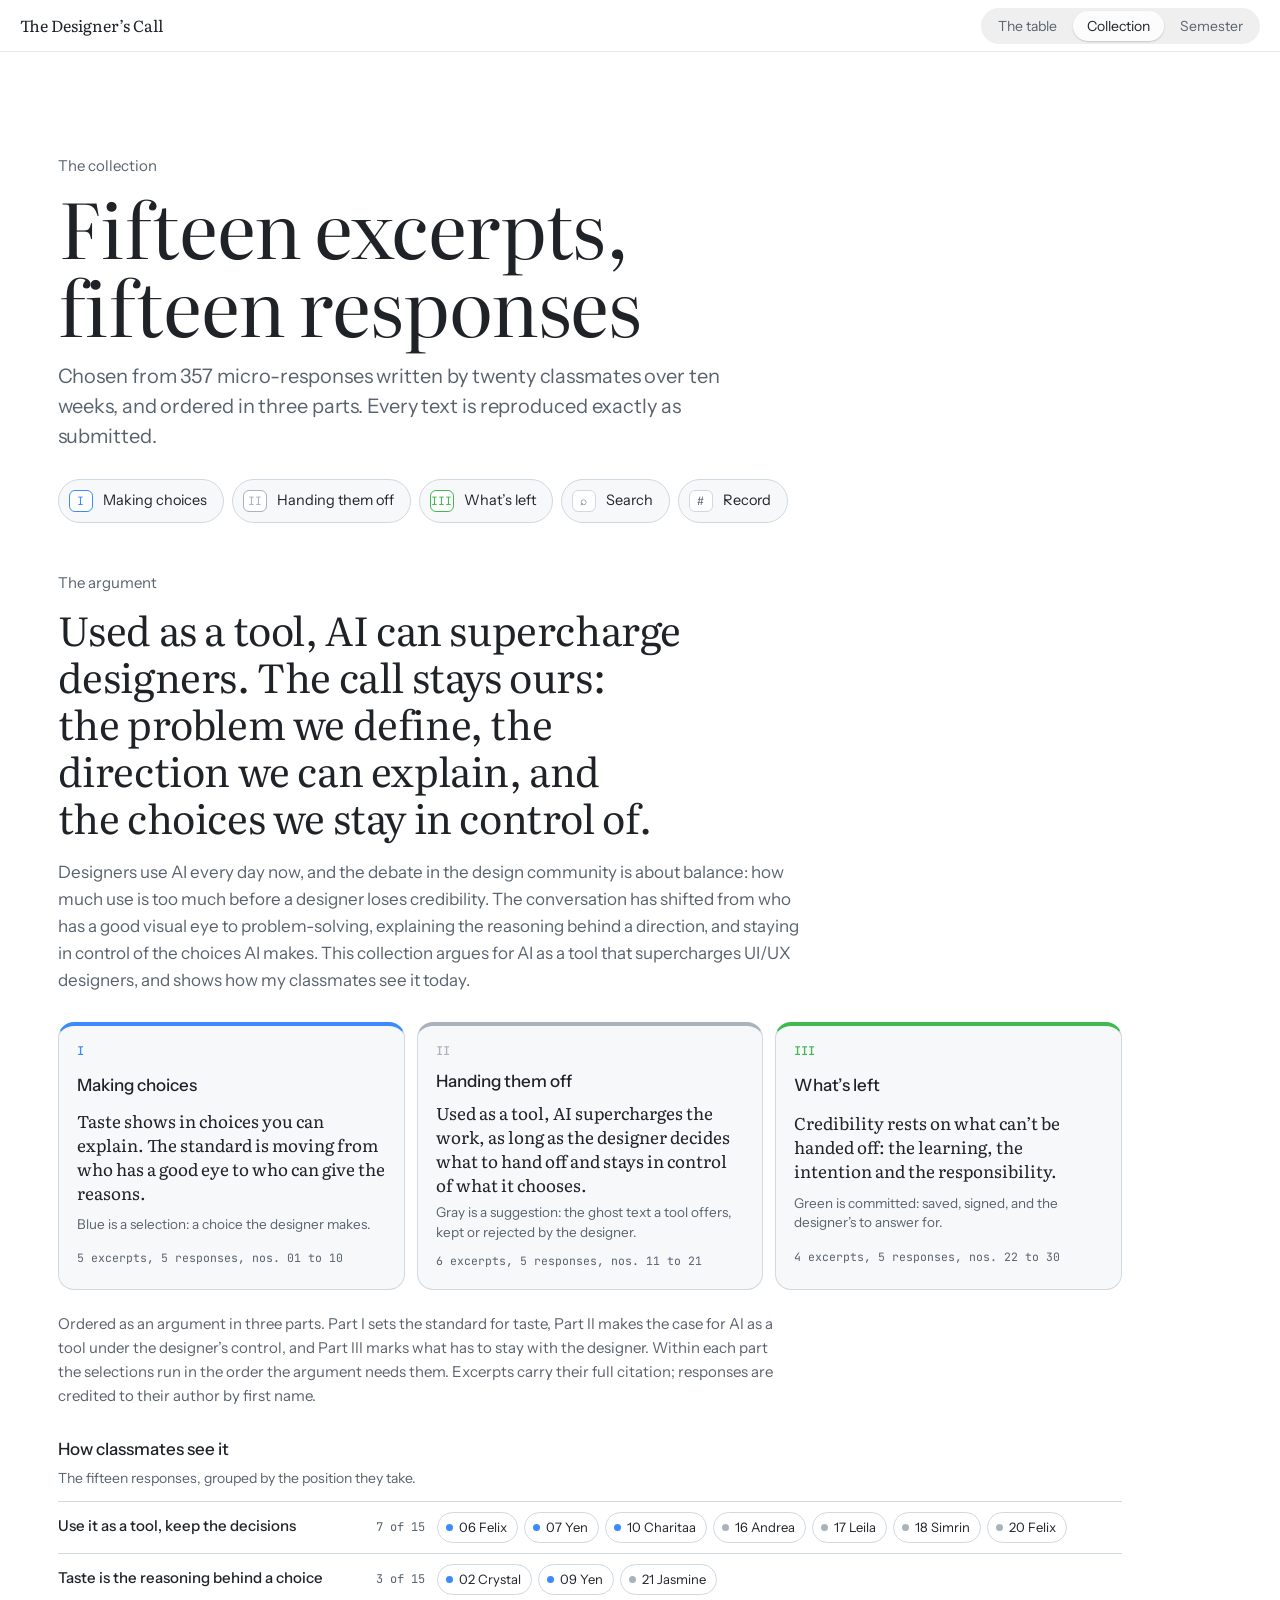
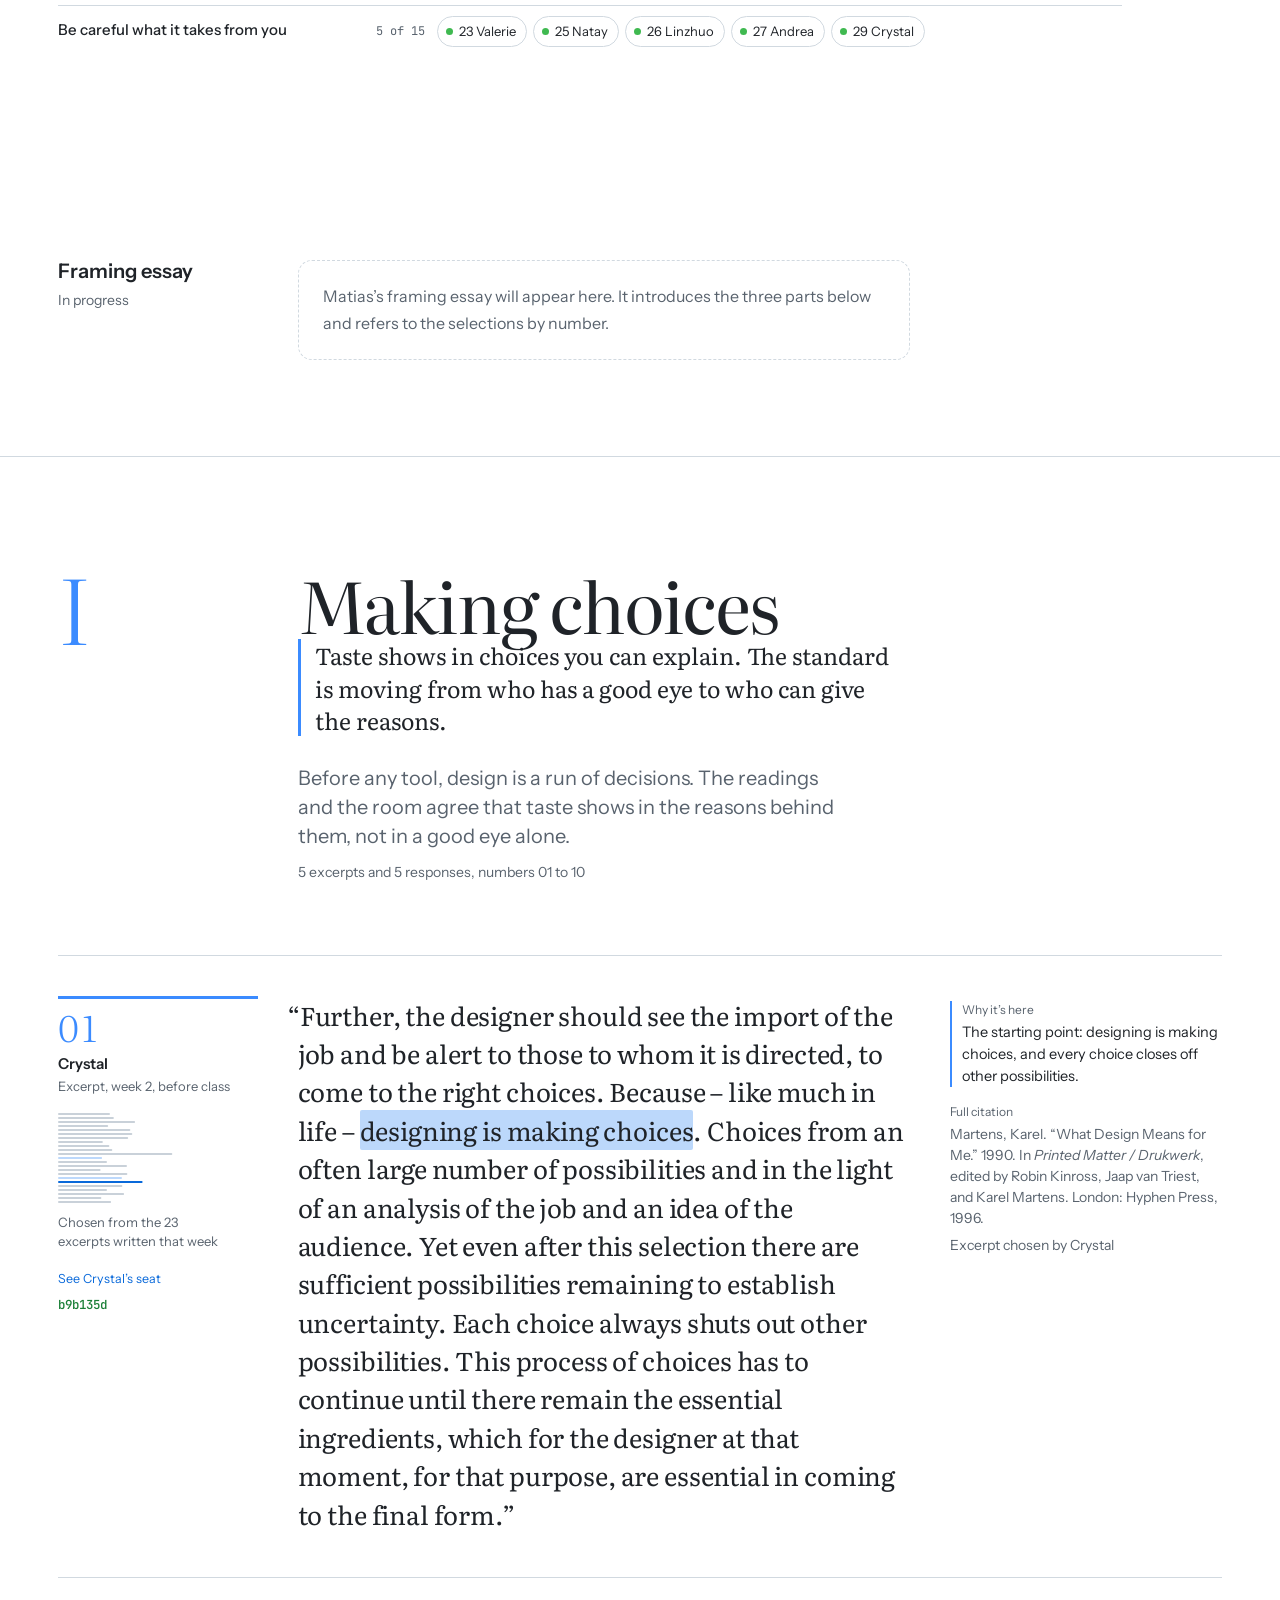
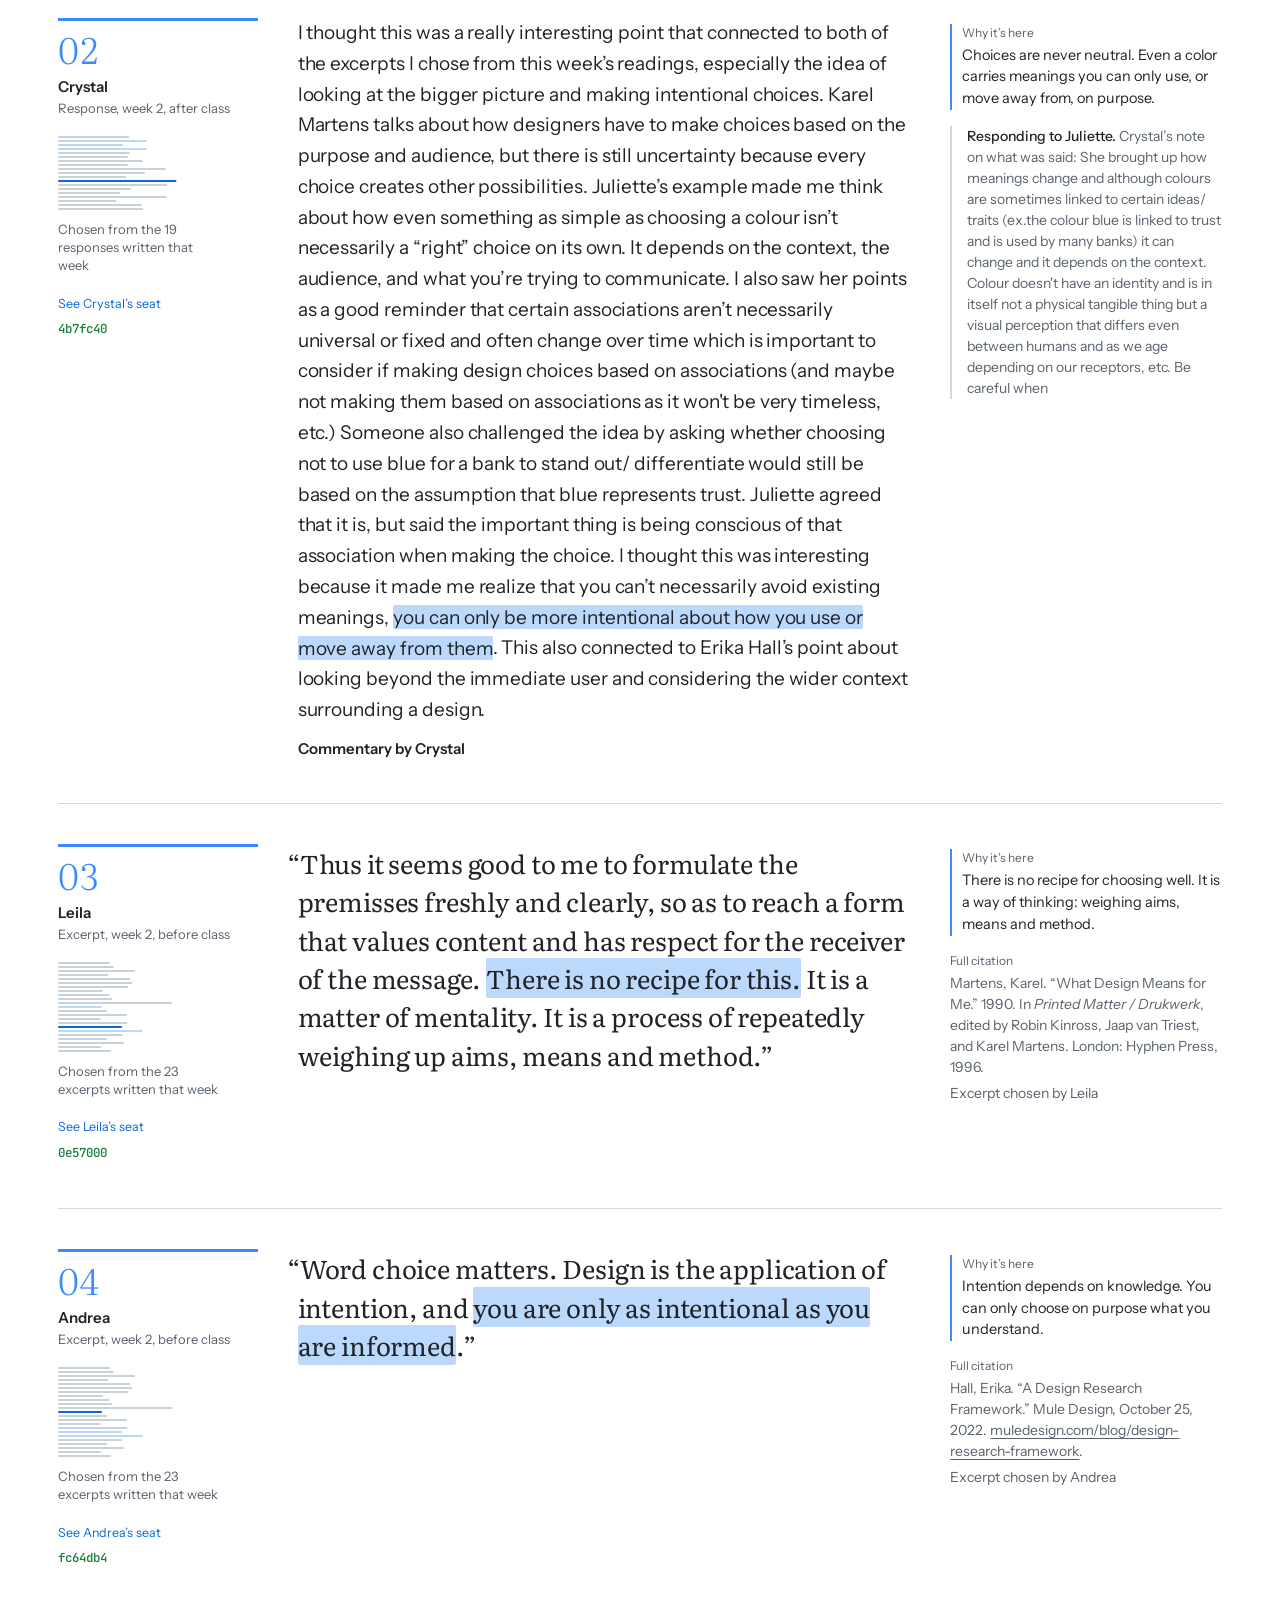
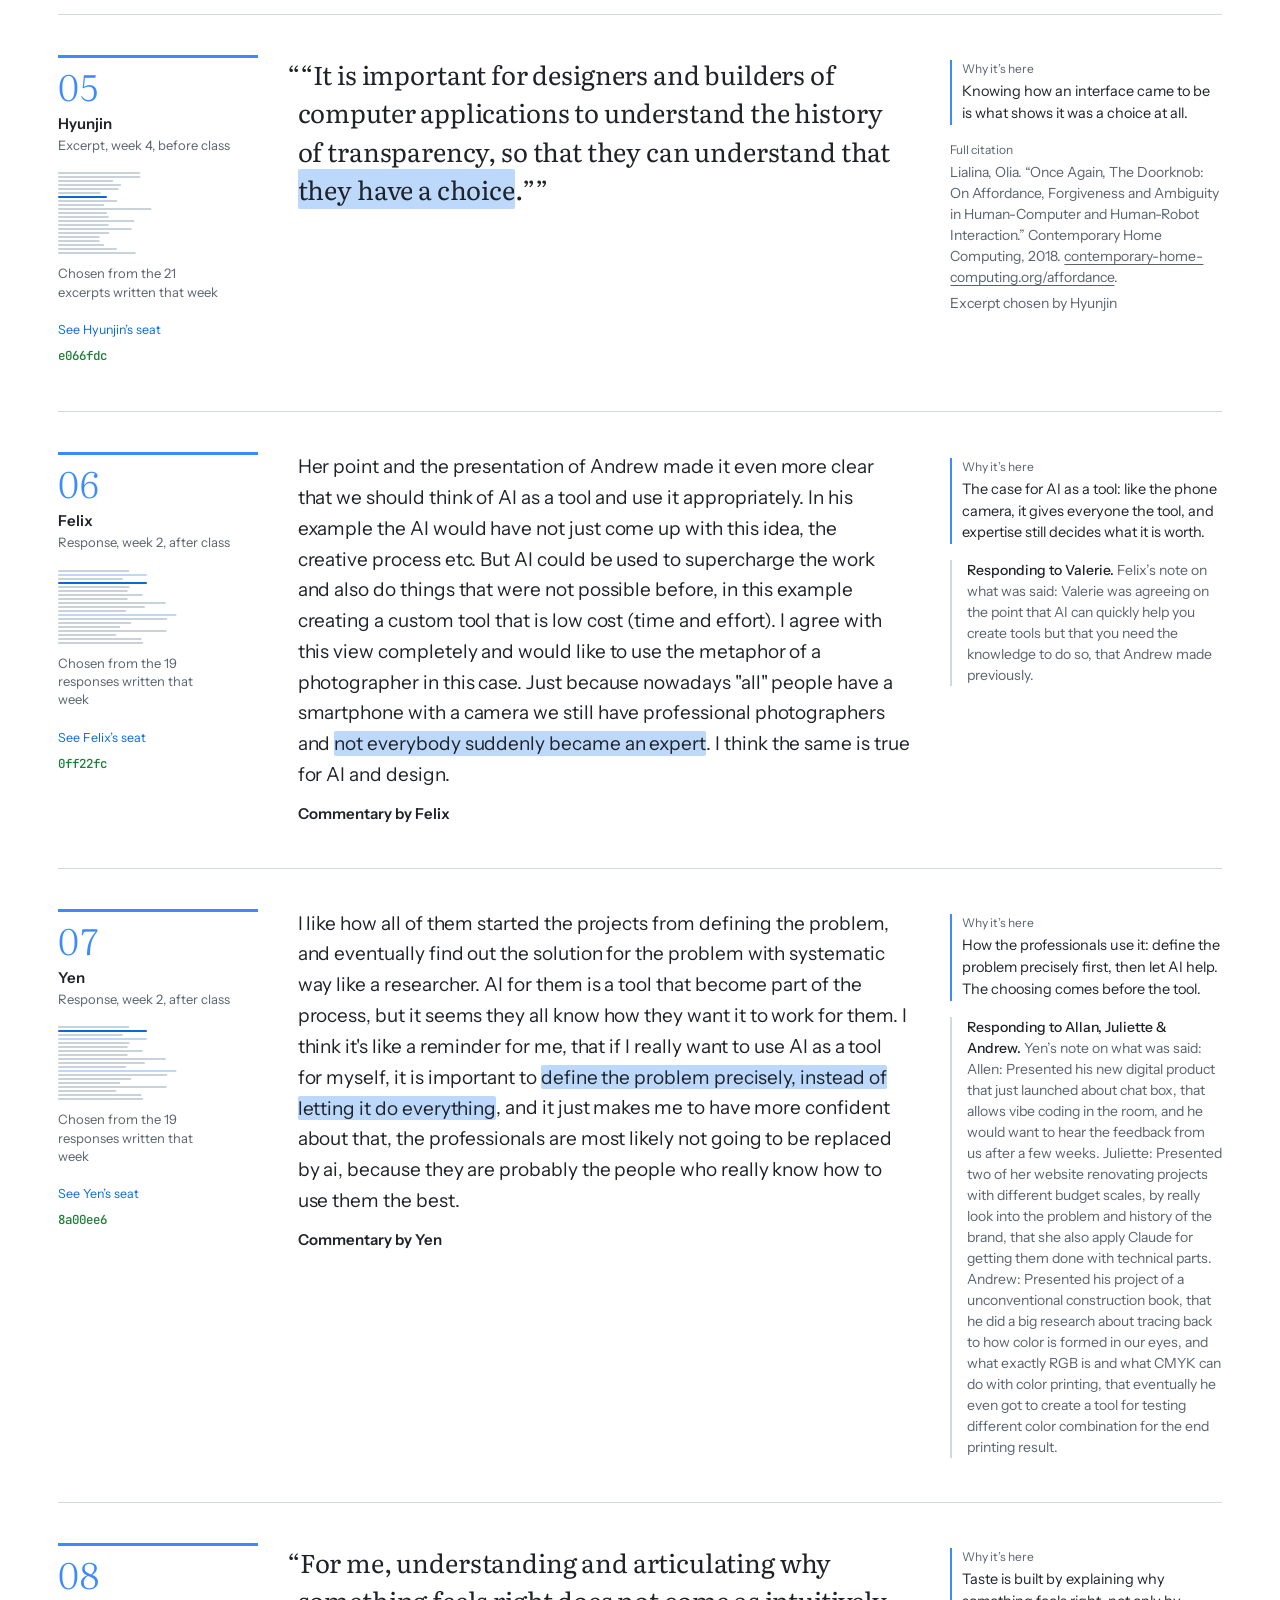
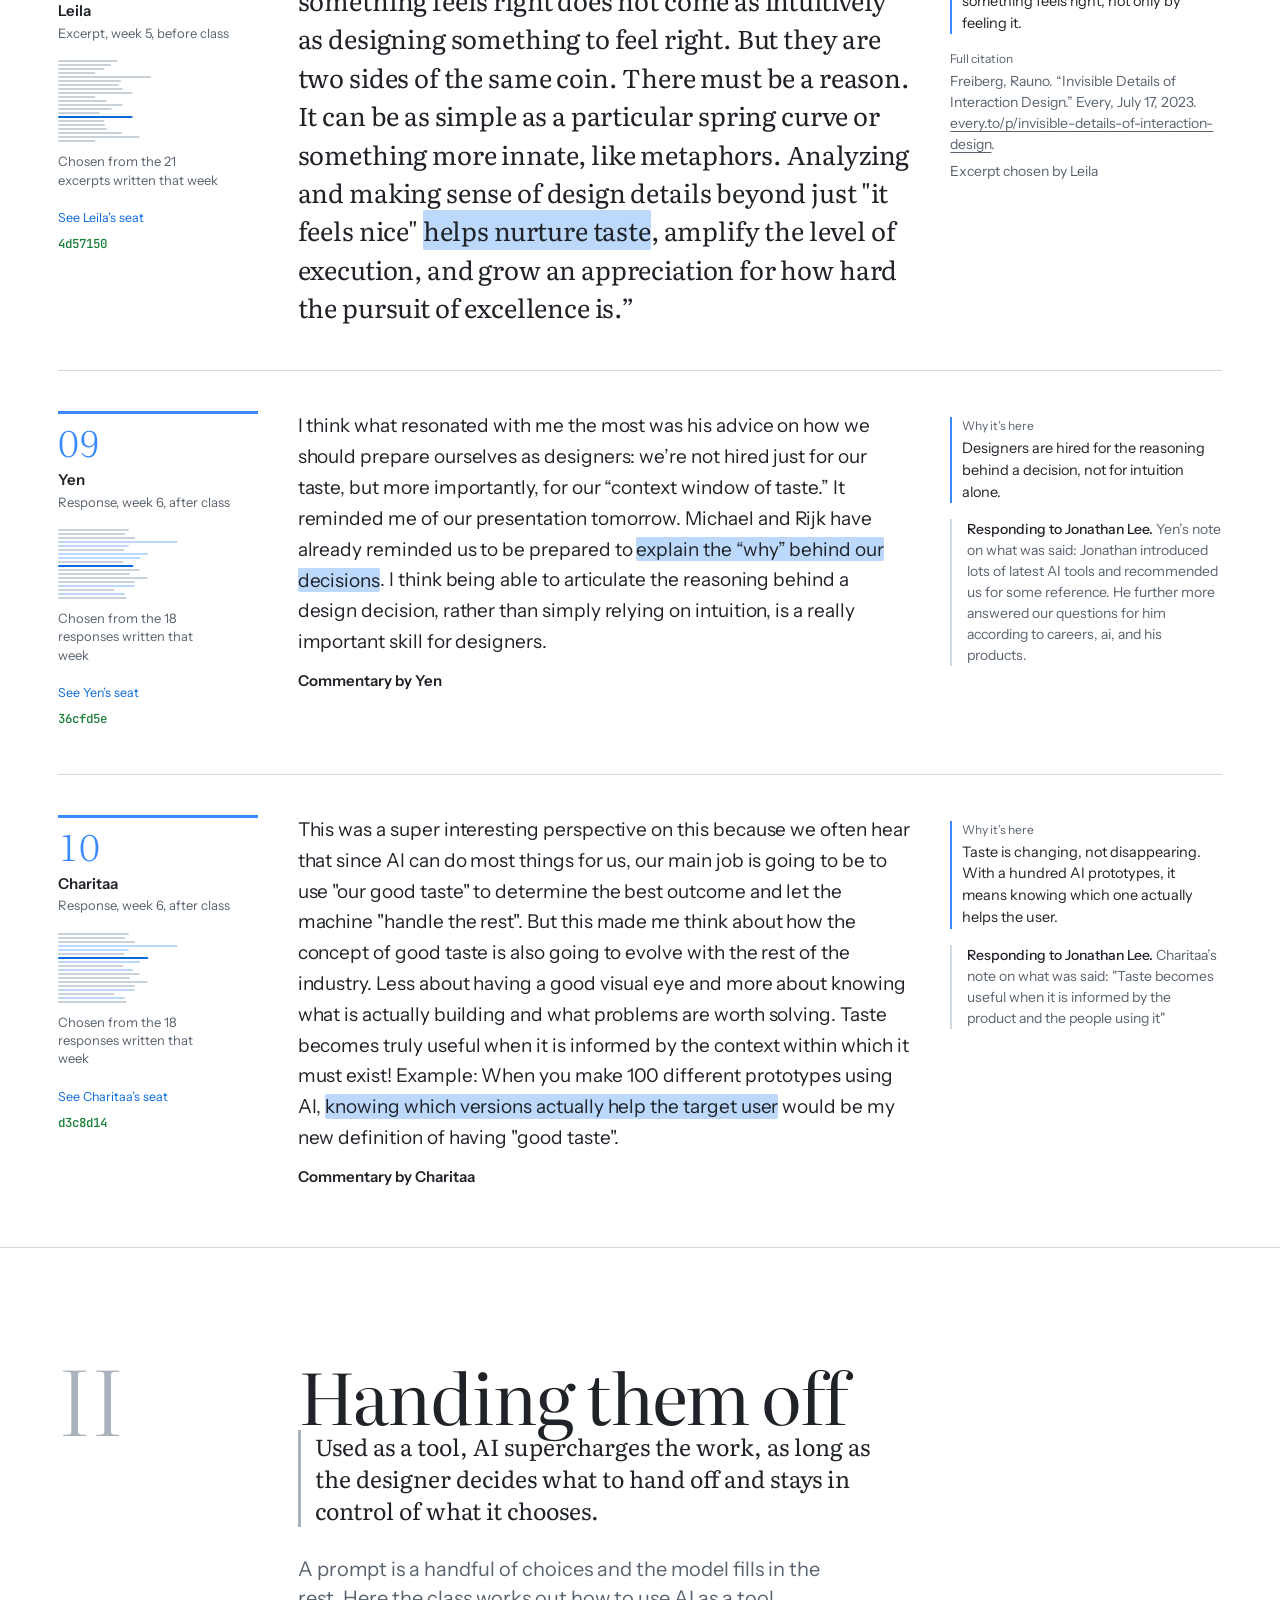
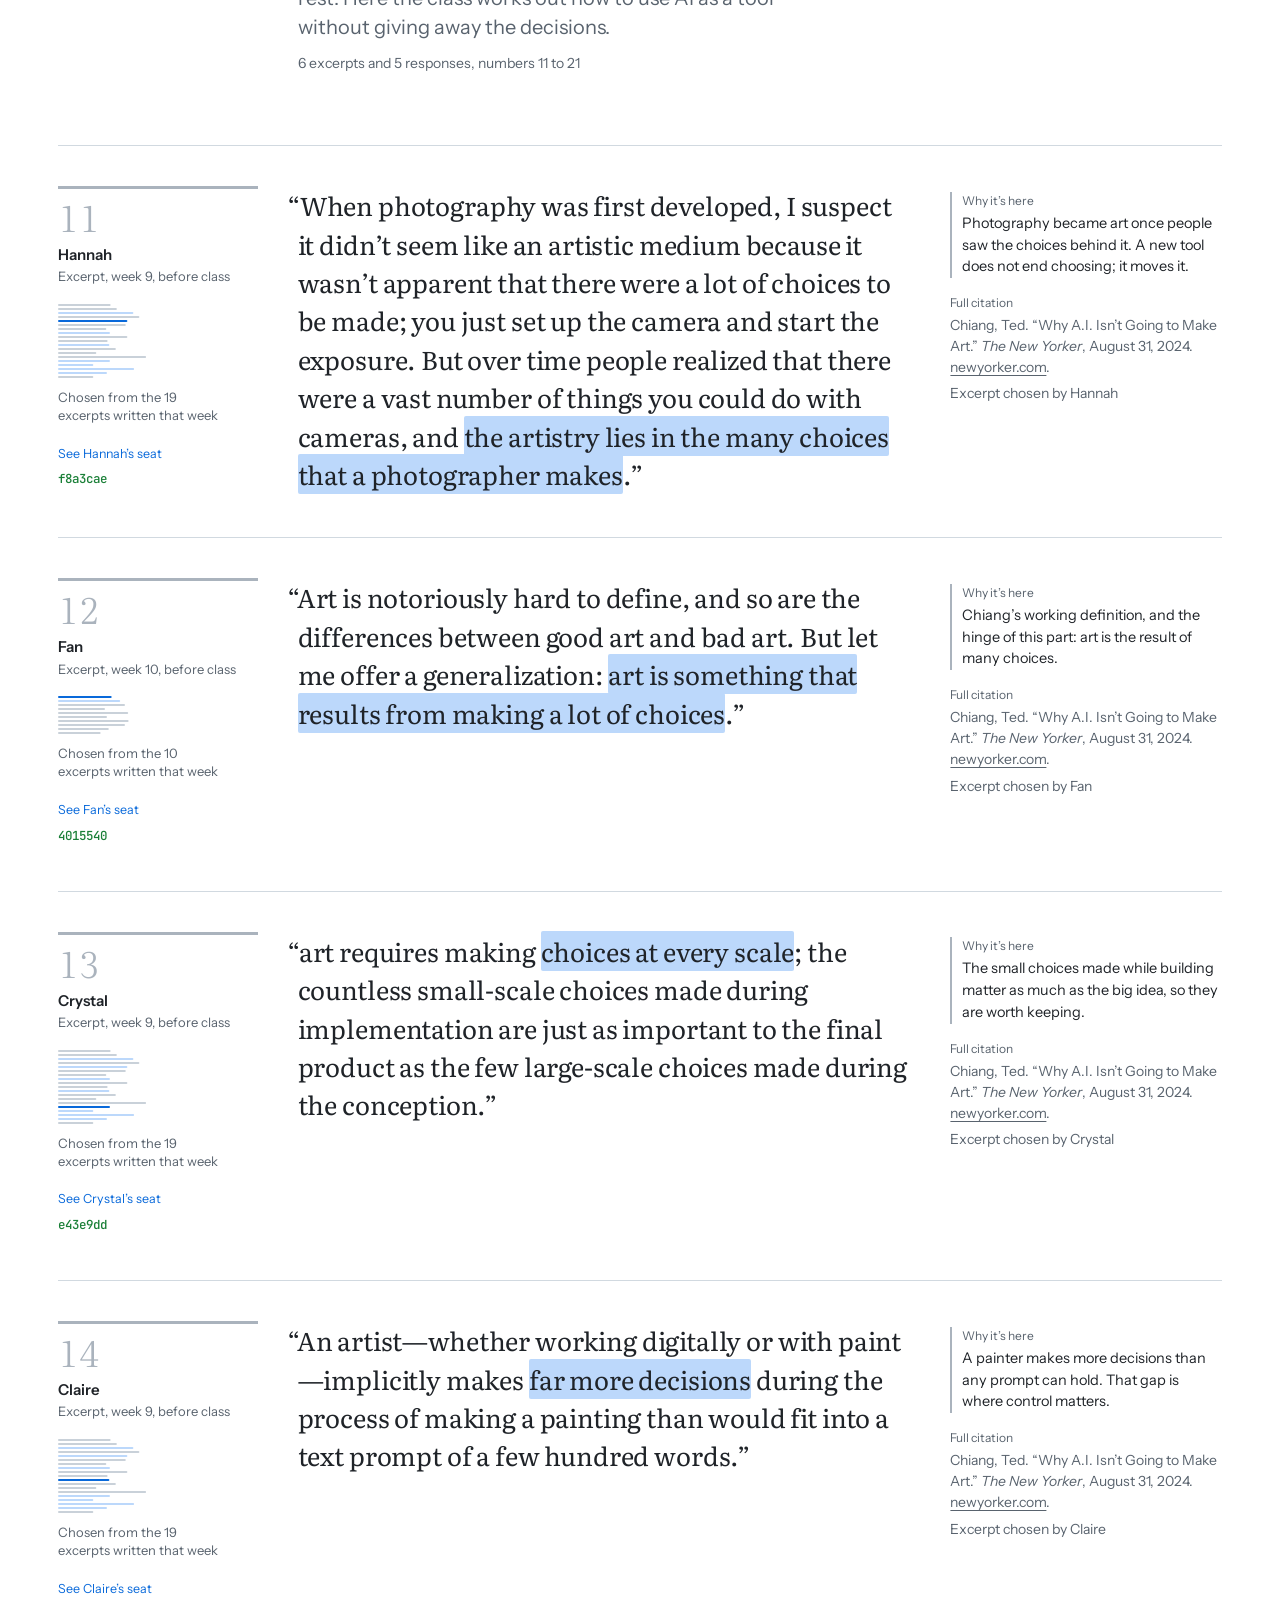
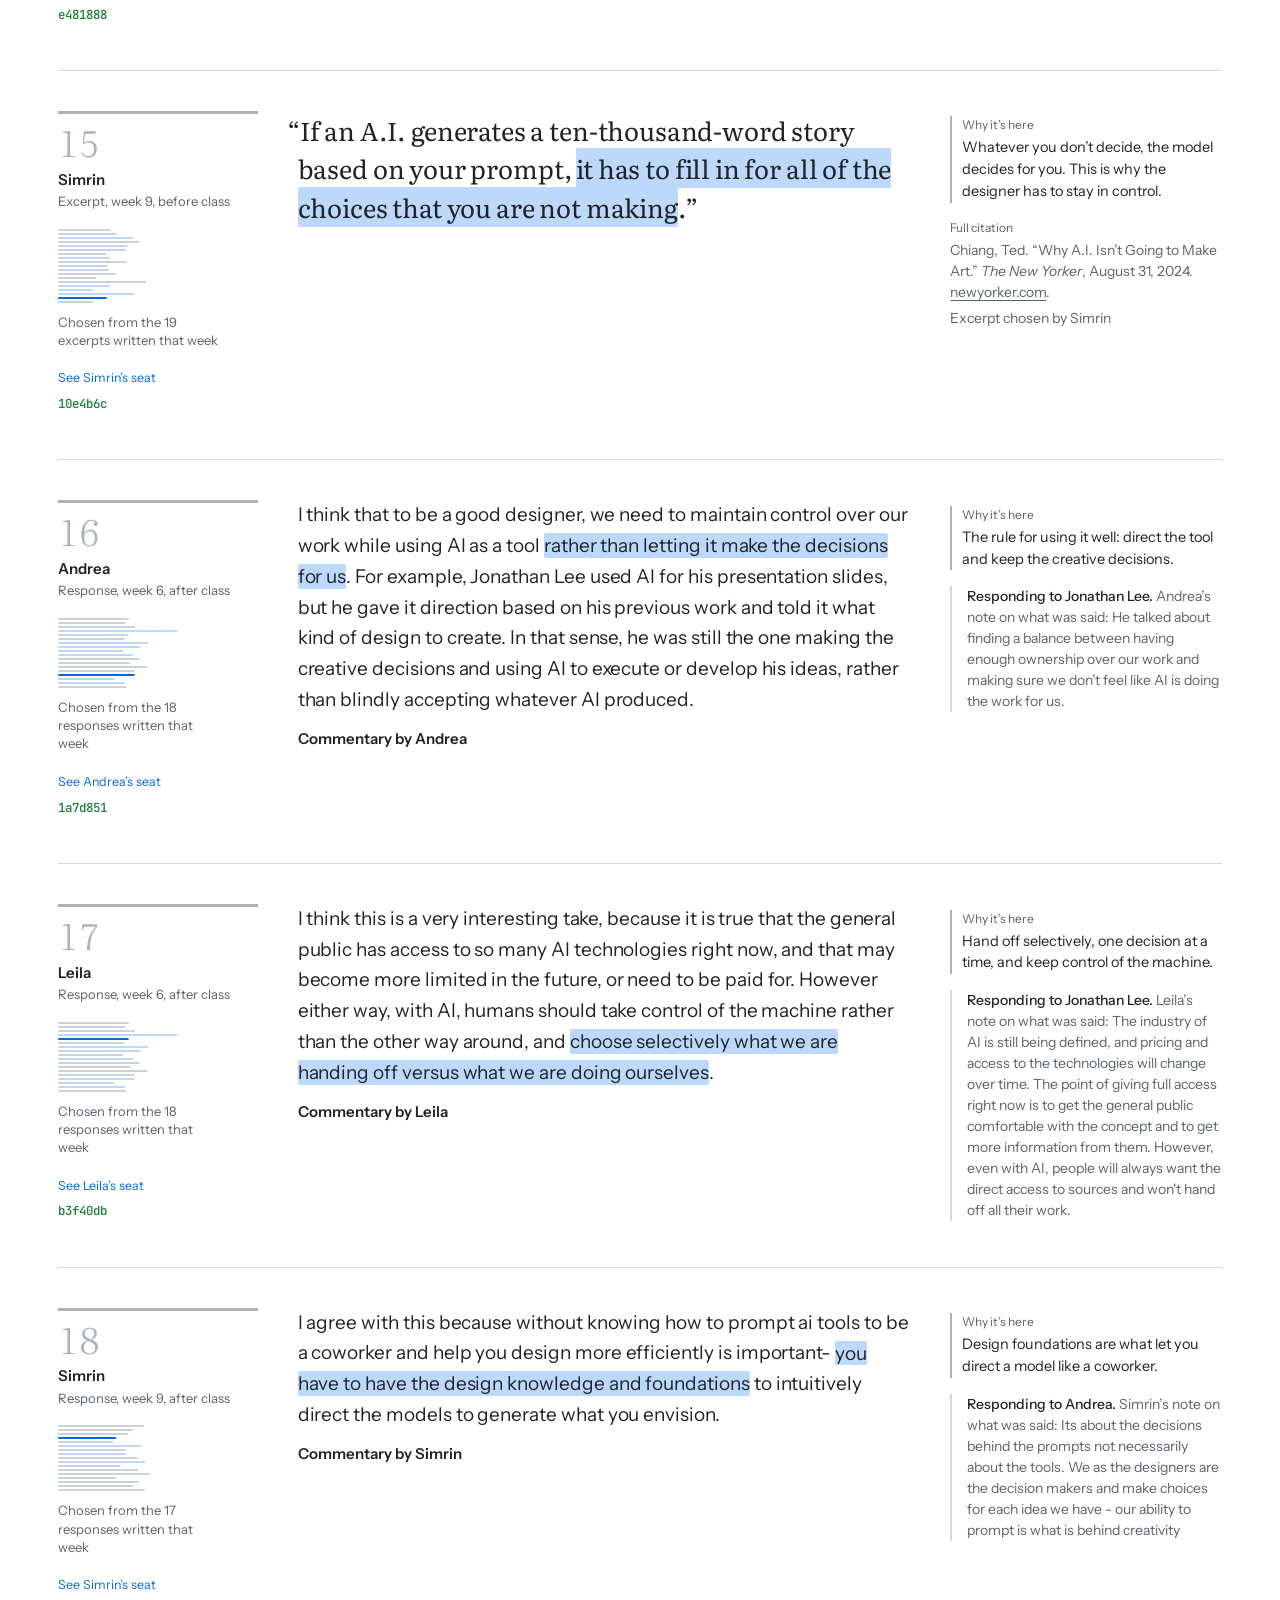
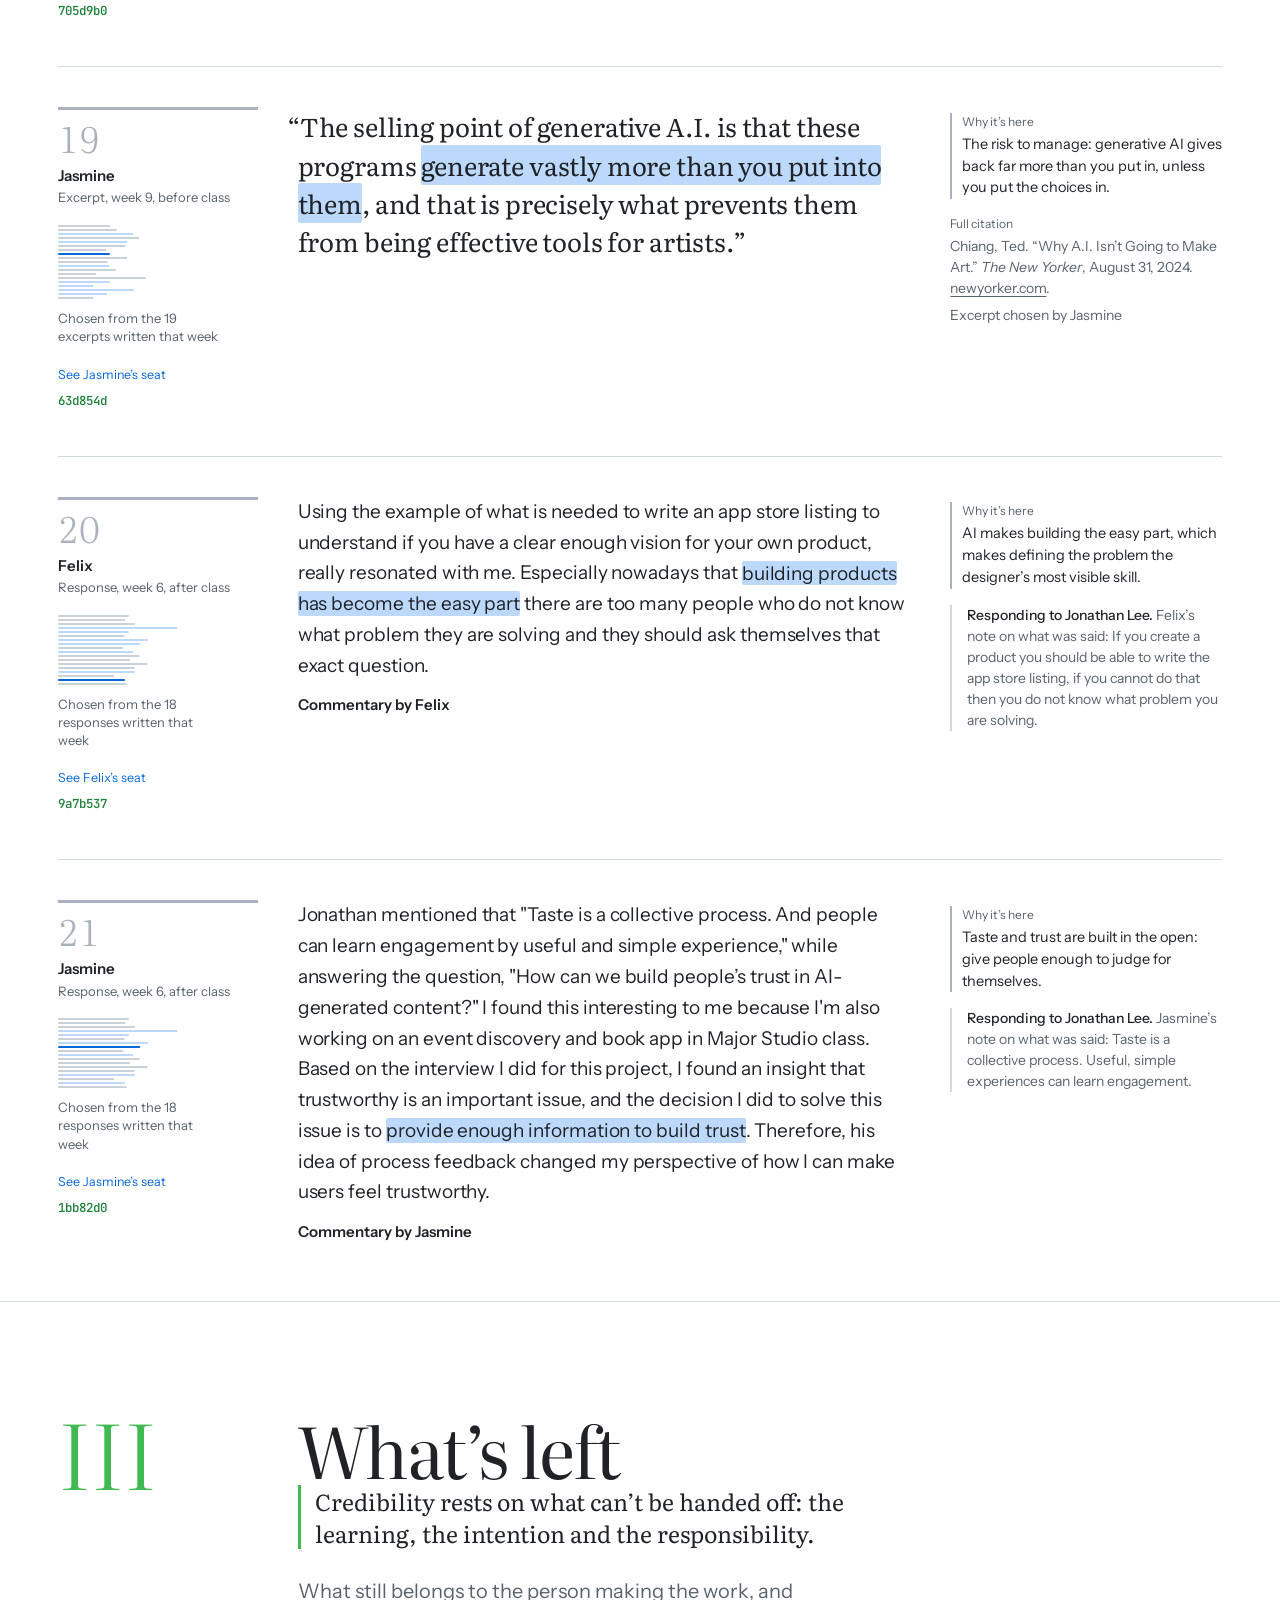
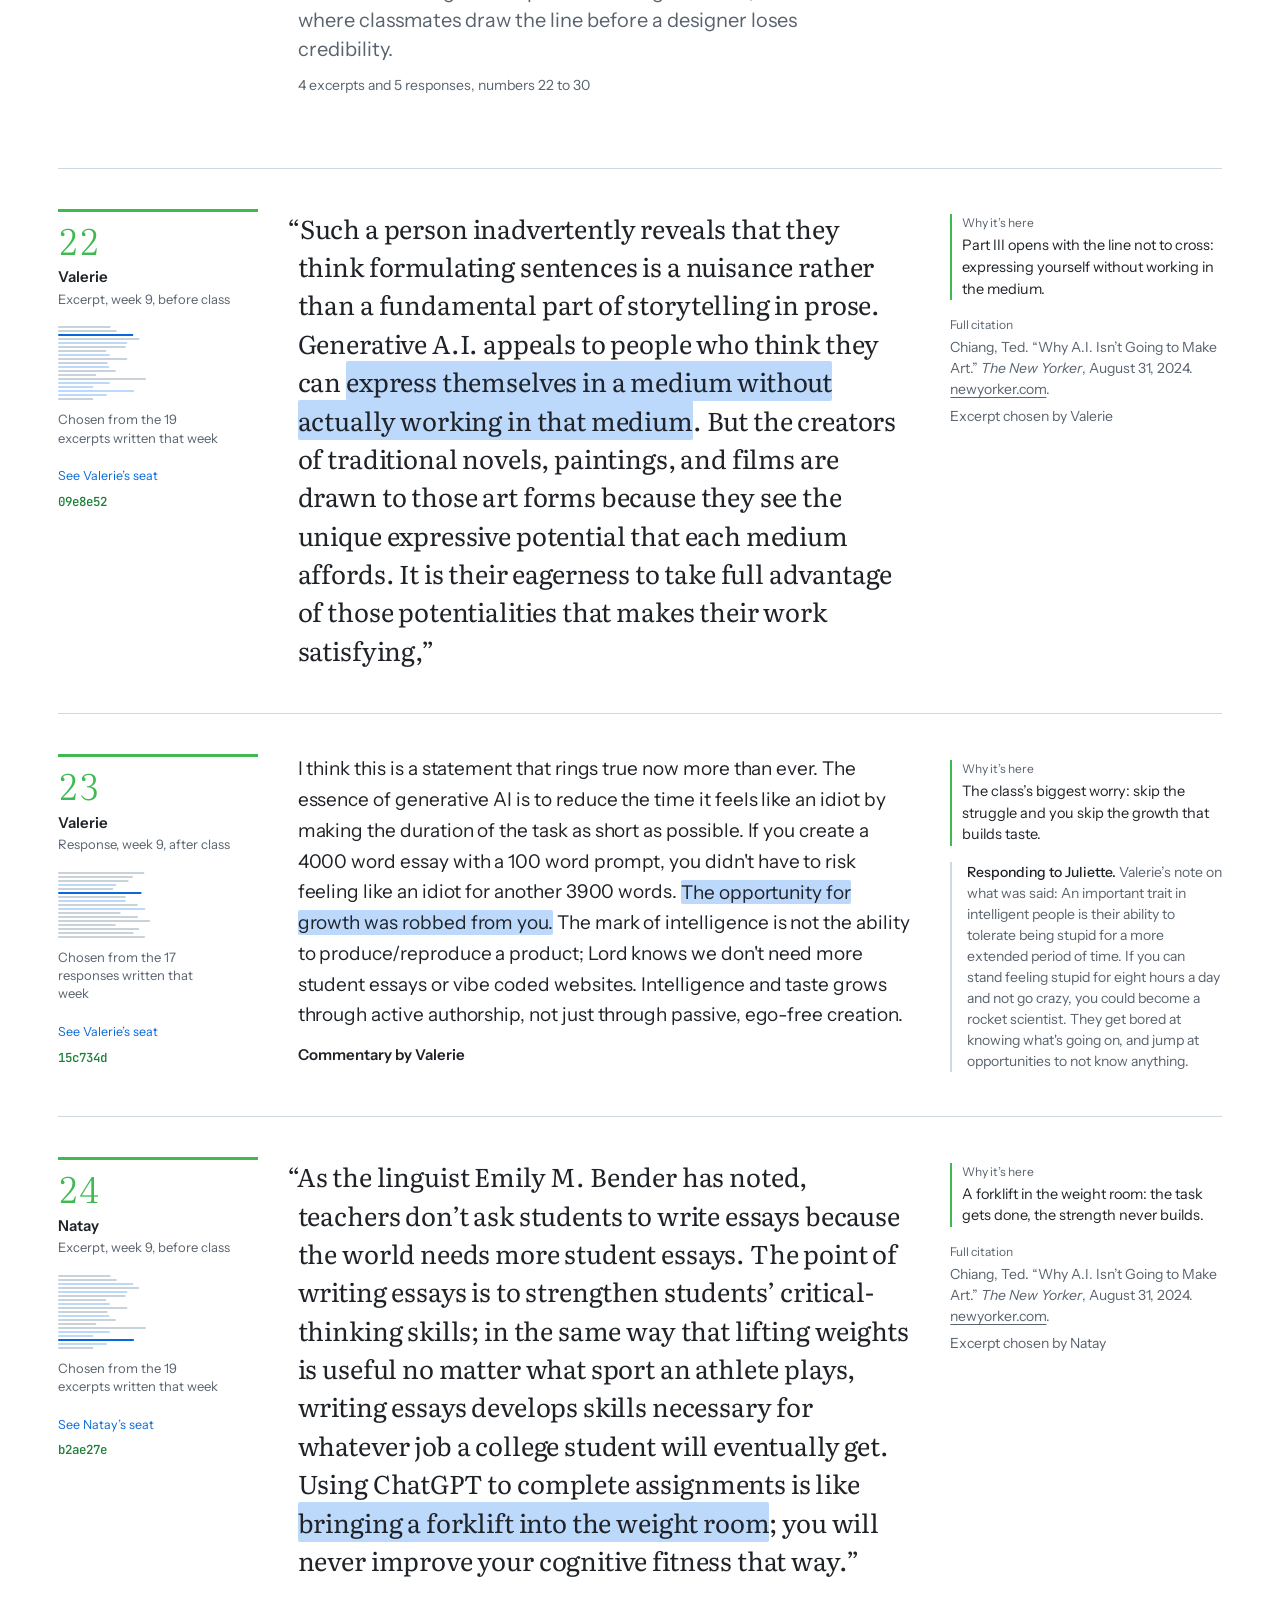
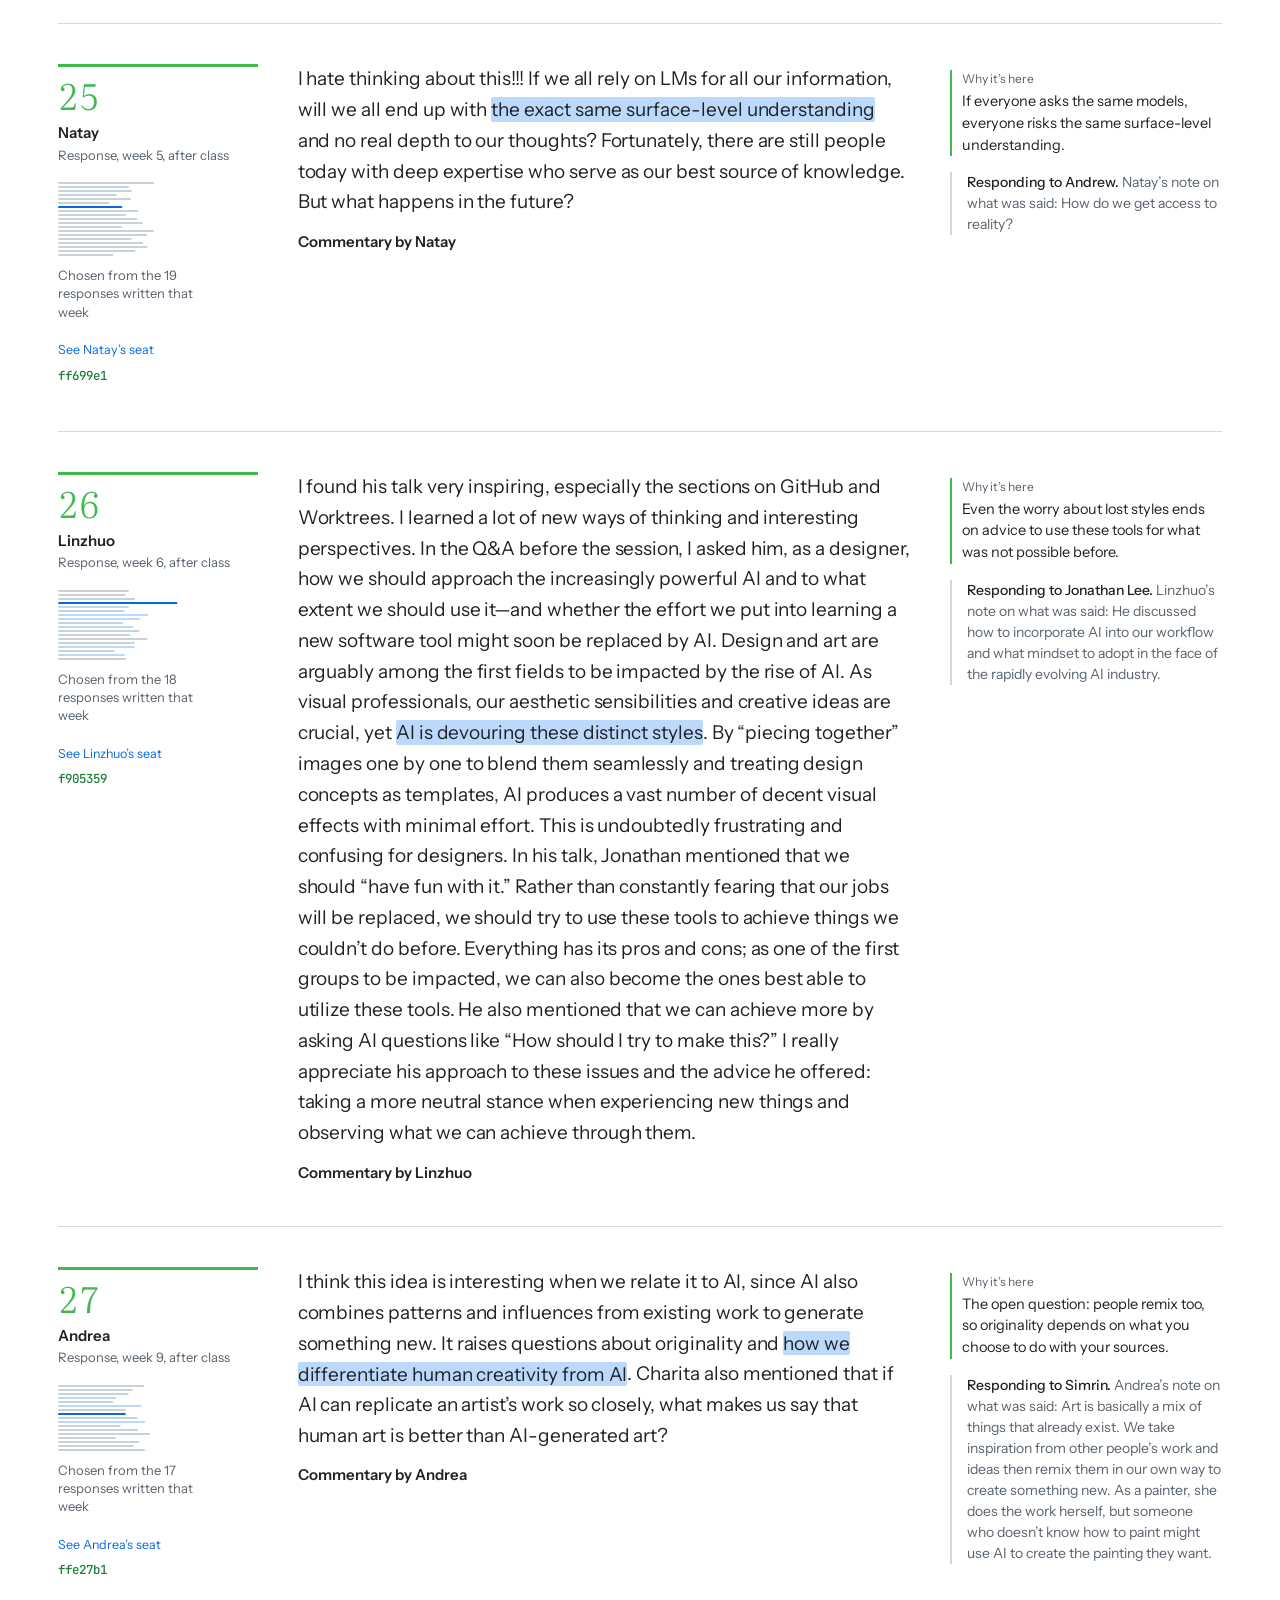
==== commit b0e3b71a: "Build the argument into the table: thesis, three parts, a walk-through The table now leads with Mati" ====
--- a/collection.html
+++ b/collection.html
@@ -16,8 +16,8 @@
 <link rel="preconnect" href="https://fonts.googleapis.com">
 <link rel="preconnect" href="https://fonts.gstatic.com" crossorigin>
 <link rel="stylesheet" href="https://fonts.googleapis.com/css2?family=Instrument+Sans:ital,wght@0,400..700;1,400..700&family=JetBrains+Mono:wght@400;500&family=Literata:ital,opsz,wght@0,7..72,300..700;1,7..72,300..700&display=swap">
-<link rel="stylesheet" href="assets/style.css">
-<link rel="stylesheet" href="assets/site.css">
+<link rel="stylesheet" href="assets/style.css?v=074dfe18">
+<link rel="stylesheet" href="assets/site.css?v=074dfe18">
 </head>
 <body class="page-collection">
 <header class="nav" id="nav">
@@ -29,8 +29,17 @@
     <p class="coll-kicker">The collection</p>
     <h1>Fifteen excerpts, fifteen responses</h1>
     <p class="dek">Chosen from 357 micro-responses written by twenty classmates over ten weeks, and ordered in three parts. Every text is reproduced exactly as submitted.</p>
-    <ol class="coll-toc"><li><a href="#making-choices"><span>I</span>Making choices</a></li><li><a href="#handing-them-off"><span>II</span>Handing them off</a></li><li><a href="#whats-left"><span>III</span>What’s left</a></li><li><a href="#search"><span>⌕</span>Search</a></li><li><a href="#record"><span>#</span>Record</a></li></ol>
+    <ol class="coll-toc"><li><a href="#making-choices" style="--pc:#3b8bff"><span>I</span>Making choices</a></li><li><a href="#handing-them-off" style="--pc:#aab3bd"><span>II</span>Handing them off</a></li><li><a href="#whats-left" style="--pc:#3fb950"><span>III</span>What’s left</a></li><li><a href="#search"><span>⌕</span>Search</a></li><li><a href="#record"><span>#</span>Record</a></li></ol>
   </header>
+
+  <section class="argue" aria-labelledby="h-argue">
+    <h2 id="h-argue" class="argue-h">The argument</h2>
+    <p class="argue-thesis">Used as a tool, AI can supercharge designers. The call stays ours: the problem we define, the direction we can explain, and the choices we stay in control of.</p>
+    <p class="argue-context">Designers use AI every day now, and the debate in the design community is about balance: how much use is too much before a designer loses credibility. The conversation has shifted from who has a good visual eye to problem-solving, explaining the reasoning behind a direction, and staying in control of the choices AI makes. This collection argues for AI as a tool that supercharges UI/UX designers, and shows how my classmates see it today.</p>
+    <ol class="argue-parts"><li style="--pc:#3b8bff"><a href="#making-choices"><span class="ap-n">I</span><span class="ap-t">Making choices</span><span class="ap-c">Taste shows in choices you can explain. The standard is moving from who has a good eye to who can give the reasons.</span><span class="ap-l">Blue is a selection: a choice the designer makes.</span><span class="ap-k">5 excerpts, 5 responses, nos. 01 to 10</span></a></li><li style="--pc:#aab3bd"><a href="#handing-them-off"><span class="ap-n">II</span><span class="ap-t">Handing them off</span><span class="ap-c">Used as a tool, AI supercharges the work, as long as the designer decides what to hand off and stays in control of what it chooses.</span><span class="ap-l">Gray is a suggestion: the ghost text a tool offers, kept or rejected by the designer.</span><span class="ap-k">6 excerpts, 5 responses, nos. 11 to 21</span></a></li><li style="--pc:#3fb950"><a href="#whats-left"><span class="ap-n">III</span><span class="ap-t">What’s left</span><span class="ap-c">Credibility rests on what can’t be handed off: the learning, the intention and the responsibility.</span><span class="ap-l">Green is committed: saved, signed, and the designer’s to answer for.</span><span class="ap-k">4 excerpts, 5 responses, nos. 22 to 30</span></a></li></ol>
+    <p class="argue-order">Ordered as an argument in three parts. Part I sets the standard for taste, Part II makes the case for AI as a tool under the designer’s control, and Part III marks what has to stay with the designer. Within each part the selections run in the order the argument needs them. Excerpts carry their full citation; responses are credited to their author by first name.</p>
+    <div class="stances"><h3>How classmates see it</h3><p>The fifteen responses, grouped by the position they take.</p><ol><li><p class="st-l">Use it as a tool, keep the decisions</p><p class="st-n"><span class="st-c">7 of 15</span><a href="#item-06" style="--pc:#3b8bff">06 Felix</a><a href="#item-07" style="--pc:#3b8bff">07 Yen</a><a href="#item-10" style="--pc:#3b8bff">10 Charitaa</a><a href="#item-16" style="--pc:#aab3bd">16 Andrea</a><a href="#item-17" style="--pc:#aab3bd">17 Leila</a><a href="#item-18" style="--pc:#aab3bd">18 Simrin</a><a href="#item-20" style="--pc:#aab3bd">20 Felix</a></p></li><li><p class="st-l">Taste is the reasoning behind a choice</p><p class="st-n"><span class="st-c">3 of 15</span><a href="#item-02" style="--pc:#3b8bff">02 Crystal</a><a href="#item-09" style="--pc:#3b8bff">09 Yen</a><a href="#item-21" style="--pc:#aab3bd">21 Jasmine</a></p></li><li><p class="st-l">Be careful what it takes from you</p><p class="st-n"><span class="st-c">5 of 15</span><a href="#item-23" style="--pc:#3fb950">23 Valerie</a><a href="#item-25" style="--pc:#3fb950">25 Natay</a><a href="#item-26" style="--pc:#3fb950">26 Linzhuo</a><a href="#item-27" style="--pc:#3fb950">27 Andrea</a><a href="#item-29" style="--pc:#3fb950">29 Crystal</a></p></li></ol></div>
+  </section>
 
   <section class="essay essay--pending" id="essay" aria-labelledby="h-essay">
     <div class="essay-head"><h2 id="h-essay">Framing essay</h2><p class="essay-meta">In progress</p></div>
@@ -38,14 +47,15 @@
   </section>
 
   <div class="collection" id="collection">
-    <section class="part" id="making-choices" aria-labelledby="h-making-choices">
+    <section class="part part--I" style="--pc:#3b8bff" id="making-choices" aria-labelledby="h-making-choices">
     <header class="part-head">
       <p class="part-num" aria-hidden="true">I</p>
       <h2 id="h-making-choices">Making choices</h2>
-      <p class="part-intro">Before any tool, design is a run of decisions, and each one closes off others. The readings say it first; the room starts testing it against AI.</p>
+      <p class="part-claim">Taste shows in choices you can explain. The standard is moving from who has a good eye to who can give the reasons.</p>
+      <p class="part-intro">Before any tool, design is a run of decisions. The readings and the room agree that taste shows in the reasons behind them, not in a good eye alone.</p>
       <p class="part-count">5 excerpts and 5 responses, numbers 01 to 10</p>
     </header>
-    <article class="item item--excerpt" id="item-01" data-id="01">
+    <article class="item item--excerpt item--pI" style="--pc:#3b8bff" id="item-01" data-id="01">
       <div class="gutter">
         <span class="g-num">01</span>
         <span class="g-name">Crystal</span>
@@ -55,8 +65,8 @@
         <a class="hash" href="https://github.com/Indo1919/whats-left/commit/b9b135da7af7611c9f7e29b08528fb29bf3a9e93" title="The commit that added this selection to the collection">b9b135d</a>
       </div>
       <div class="item-main"><blockquote class="excerpt-text"><p>Further, the designer should see the import of the job and be alert to those to whom it is directed, to come to the right choices. Because – like much in life – <mark class="sel">designing is making choices</mark>. Choices from an often large number of possibilities and in the light of an analysis of the job and an idea of the audience. Yet even after this selection there are sufficient possibilities remaining to establish uncertainty. Each choice always shuts out other possibilities. This process of choices has to continue until there remain the essential ingredients, which for the designer at that moment, for that purpose, are essential in coming to the final form.</p></blockquote></div>
-      <aside class="item-note"><p class="cite">Martens, Karel. “What Design Means for Me.” 1990. In <i>Printed Matter / Drukwerk</i>, edited by Robin Kinross, Jaap van Triest, and Karel Martens. London: Hyphen Press, 1996.</p><p class="byline">Excerpt chosen by Crystal</p></aside>
-    </article><article class="item item--response" id="item-02" data-id="02">
+      <aside class="item-note"><p class="why"><span>Why it’s here</span>The starting point: designing is making choices, and every choice closes off other possibilities.</p><p class="cite"><span class="cite-h">Full citation</span>Martens, Karel. “What Design Means for Me.” 1990. In <i>Printed Matter / Drukwerk</i>, edited by Robin Kinross, Jaap van Triest, and Karel Martens. London: Hyphen Press, 1996.</p><p class="byline">Excerpt chosen by Crystal</p></aside>
+    </article><article class="item item--response item--pI" style="--pc:#3b8bff" id="item-02" data-id="02">
       <div class="gutter">
         <span class="g-num">02</span>
         <span class="g-name">Crystal</span>
@@ -65,9 +75,9 @@
         <a class="g-seat" href="./#seat-crystal">See Crystal’s seat</a>
         <a class="hash" href="https://github.com/Indo1919/whats-left/commit/4b7fc4003c885c26b2d8433632b319bef337185f" title="The commit that added this selection to the collection">4b7fc40</a>
       </div>
-      <div class="item-main"><blockquote class="response-text"><p>I thought this was a really interesting point that connected to both of the excerpts I chose from this week’s readings, especially the idea of looking at the bigger picture and making intentional choices. Karel Martens talks about how designers have to make choices based on the purpose and audience, but there is still uncertainty because every choice creates other possibilities. Juliette’s example made me think about how even something as simple as choosing a colour isn’t necessarily a “right” choice on its own. It depends on the context, the audience, and what you’re trying to communicate. I also saw her points as a good reminder that certain associations aren’t necessarily universal or fixed and often change over time which is important to consider if making design choices based on associations (and maybe not making them based on associations as it won't be very timeless, etc.) Someone also challenged the idea by asking whether choosing not to use blue for a bank to stand out/ differentiate would still be based on the assumption that blue represents trust. Juliette agreed that it is, but said the important thing is being conscious of that association when making the choice. I thought this was interesting because it made me realize that you can’t necessarily avoid existing meanings, <mark class="sel">you can only be more intentional about how you use or move away from them</mark>. This also connected to Erika Hall’s point about looking beyond the immediate user and considering the wider context surrounding a design.</p></blockquote><p class="byline">Crystal</p></div>
-      <aside class="item-note"><p class="context"><span class="context-to">Responding to Juliette.</span> Crystal’s note on what was said: She brought up how meanings change and although colours are sometimes linked to certain ideas/ traits (ex.the colour blue is linked to trust and is used by many banks) it can change and it depends on the context. Colour doesn't have an identity and is in itself not a physical tangible thing but a visual perception that differs even between humans and as we age depending on our receptors, etc. Be careful when</p></aside>
-    </article><article class="item item--excerpt" id="item-03" data-id="03">
+      <div class="item-main"><blockquote class="response-text"><p>I thought this was a really interesting point that connected to both of the excerpts I chose from this week’s readings, especially the idea of looking at the bigger picture and making intentional choices. Karel Martens talks about how designers have to make choices based on the purpose and audience, but there is still uncertainty because every choice creates other possibilities. Juliette’s example made me think about how even something as simple as choosing a colour isn’t necessarily a “right” choice on its own. It depends on the context, the audience, and what you’re trying to communicate. I also saw her points as a good reminder that certain associations aren’t necessarily universal or fixed and often change over time which is important to consider if making design choices based on associations (and maybe not making them based on associations as it won't be very timeless, etc.) Someone also challenged the idea by asking whether choosing not to use blue for a bank to stand out/ differentiate would still be based on the assumption that blue represents trust. Juliette agreed that it is, but said the important thing is being conscious of that association when making the choice. I thought this was interesting because it made me realize that you can’t necessarily avoid existing meanings, <mark class="sel">you can only be more intentional about how you use or move away from them</mark>. This also connected to Erika Hall’s point about looking beyond the immediate user and considering the wider context surrounding a design.</p></blockquote><p class="byline">Commentary by Crystal</p></div>
+      <aside class="item-note"><p class="why"><span>Why it’s here</span>Choices are never neutral. Even a color carries meanings you can only use, or move away from, on purpose.</p><p class="context"><span class="context-to">Responding to Juliette.</span> Crystal’s note on what was said: She brought up how meanings change and although colours are sometimes linked to certain ideas/ traits (ex.the colour blue is linked to trust and is used by many banks) it can change and it depends on the context. Colour doesn't have an identity and is in itself not a physical tangible thing but a visual perception that differs even between humans and as we age depending on our receptors, etc. Be careful when</p></aside>
+    </article><article class="item item--excerpt item--pI" style="--pc:#3b8bff" id="item-03" data-id="03">
       <div class="gutter">
         <span class="g-num">03</span>
         <span class="g-name">Leila</span>
@@ -77,8 +87,8 @@
         <a class="hash" href="https://github.com/Indo1919/whats-left/commit/0e57000c2ff4a22148b42925dbbbf3f658a91fee" title="The commit that added this selection to the collection">0e57000</a>
       </div>
       <div class="item-main"><blockquote class="excerpt-text"><p>Thus it seems good to me to formulate the premisses freshly and clearly, so as to reach a form that values content and has respect for the receiver of the message. <mark class="sel">There is no recipe for this.</mark> It is a matter of mentality. It is a process of repeatedly weighing up aims, means and method.</p></blockquote></div>
-      <aside class="item-note"><p class="cite">Martens, Karel. “What Design Means for Me.” 1990. In <i>Printed Matter / Drukwerk</i>, edited by Robin Kinross, Jaap van Triest, and Karel Martens. London: Hyphen Press, 1996.</p><p class="byline">Excerpt chosen by Leila</p></aside>
-    </article><article class="item item--excerpt" id="item-04" data-id="04">
+      <aside class="item-note"><p class="why"><span>Why it’s here</span>There is no recipe for choosing well. It is a way of thinking: weighing aims, means and method.</p><p class="cite"><span class="cite-h">Full citation</span>Martens, Karel. “What Design Means for Me.” 1990. In <i>Printed Matter / Drukwerk</i>, edited by Robin Kinross, Jaap van Triest, and Karel Martens. London: Hyphen Press, 1996.</p><p class="byline">Excerpt chosen by Leila</p></aside>
+    </article><article class="item item--excerpt item--pI" style="--pc:#3b8bff" id="item-04" data-id="04">
       <div class="gutter">
         <span class="g-num">04</span>
         <span class="g-name">Andrea</span>
@@ -88,8 +98,8 @@
         <a class="hash" href="https://github.com/Indo1919/whats-left/commit/fc64db448693076303c14f6ef42572586fb1957a" title="The commit that added this selection to the collection">fc64db4</a>
       </div>
       <div class="item-main"><blockquote class="excerpt-text"><p>Word choice matters. Design is the application of intention, and <mark class="sel">you are only as intentional as you are informed</mark>.</p></blockquote></div>
-      <aside class="item-note"><p class="cite">Hall, Erika. “A Design Research Framework.” Mule Design, October 25, 2022. <a href="https://www.muledesign.com/blog/design-research-framework">muledesign.com/blog/design-research-framework</a>.</p><p class="byline">Excerpt chosen by Andrea</p></aside>
-    </article><article class="item item--excerpt" id="item-05" data-id="05">
+      <aside class="item-note"><p class="why"><span>Why it’s here</span>Intention depends on knowledge. You can only choose on purpose what you understand.</p><p class="cite"><span class="cite-h">Full citation</span>Hall, Erika. “A Design Research Framework.” Mule Design, October 25, 2022. <a href="https://www.muledesign.com/blog/design-research-framework">muledesign.com/blog/design-research-framework</a>.</p><p class="byline">Excerpt chosen by Andrea</p></aside>
+    </article><article class="item item--excerpt item--pI" style="--pc:#3b8bff" id="item-05" data-id="05">
       <div class="gutter">
         <span class="g-num">05</span>
         <span class="g-name">Hyunjin</span>
@@ -99,8 +109,8 @@
         <a class="hash" href="https://github.com/Indo1919/whats-left/commit/e066fdc51ec0c6b160bafa8c2804a65a5f636af8" title="The commit that added this selection to the collection">e066fdc</a>
       </div>
       <div class="item-main"><blockquote class="excerpt-text"><p>“It is important for designers and builders of computer applications to understand the history of transparency, so that they can understand that <mark class="sel">they have a choice</mark>.”</p></blockquote></div>
-      <aside class="item-note"><p class="cite">Lialina, Olia. “Once Again, The Doorknob: On Affordance, Forgiveness and Ambiguity in Human-Computer and Human-Robot Interaction.” Contemporary Home Computing, 2018. <a href="https://contemporary-home-computing.org/affordance/">contemporary-home-computing.org/affordance</a>.</p><p class="byline">Excerpt chosen by Hyunjin</p></aside>
-    </article><article class="item item--response" id="item-06" data-id="06">
+      <aside class="item-note"><p class="why"><span>Why it’s here</span>Knowing how an interface came to be is what shows it was a choice at all.</p><p class="cite"><span class="cite-h">Full citation</span>Lialina, Olia. “Once Again, The Doorknob: On Affordance, Forgiveness and Ambiguity in Human-Computer and Human-Robot Interaction.” Contemporary Home Computing, 2018. <a href="https://contemporary-home-computing.org/affordance/">contemporary-home-computing.org/affordance</a>.</p><p class="byline">Excerpt chosen by Hyunjin</p></aside>
+    </article><article class="item item--response item--pI" style="--pc:#3b8bff" id="item-06" data-id="06">
       <div class="gutter">
         <span class="g-num">06</span>
         <span class="g-name">Felix</span>
@@ -109,9 +119,9 @@
         <a class="g-seat" href="./#seat-felix">See Felix’s seat</a>
         <a class="hash" href="https://github.com/Indo1919/whats-left/commit/0ff22fc7a0203113f6d140517900a96c17d0b6b7" title="The commit that added this selection to the collection">0ff22fc</a>
       </div>
-      <div class="item-main"><blockquote class="response-text"><p>Her point and the presentation of Andrew made it even more clear that we should think of AI as a tool and use it appropriately. In his example the AI would have not just come up with this idea, the creative process etc. But AI could be used to supercharge the work and also do things that were not possible before, in this example creating a custom tool that is low cost (time and effort). I agree with this view completely and would like to use the metaphor of a photographer in this case. Just because nowadays "all" people have a smartphone with a camera we still have professional photographers and <mark class="sel">not everybody suddenly became an expert</mark>. I think the same is true for AI and design.</p></blockquote><p class="byline">Felix</p></div>
-      <aside class="item-note"><p class="context"><span class="context-to">Responding to Valerie.</span> Felix’s note on what was said: Valerie was agreeing on the point that AI can quickly help you create tools but that you need the knowledge to do so, that Andrew made previously.</p></aside>
-    </article><article class="item item--response" id="item-07" data-id="07">
+      <div class="item-main"><blockquote class="response-text"><p>Her point and the presentation of Andrew made it even more clear that we should think of AI as a tool and use it appropriately. In his example the AI would have not just come up with this idea, the creative process etc. But AI could be used to supercharge the work and also do things that were not possible before, in this example creating a custom tool that is low cost (time and effort). I agree with this view completely and would like to use the metaphor of a photographer in this case. Just because nowadays "all" people have a smartphone with a camera we still have professional photographers and <mark class="sel">not everybody suddenly became an expert</mark>. I think the same is true for AI and design.</p></blockquote><p class="byline">Commentary by Felix</p></div>
+      <aside class="item-note"><p class="why"><span>Why it’s here</span>The case for AI as a tool: like the phone camera, it gives everyone the tool, and expertise still decides what it is worth.</p><p class="context"><span class="context-to">Responding to Valerie.</span> Felix’s note on what was said: Valerie was agreeing on the point that AI can quickly help you create tools but that you need the knowledge to do so, that Andrew made previously.</p></aside>
+    </article><article class="item item--response item--pI" style="--pc:#3b8bff" id="item-07" data-id="07">
       <div class="gutter">
         <span class="g-num">07</span>
         <span class="g-name">Yen</span>
@@ -120,9 +130,9 @@
         <a class="g-seat" href="./#seat-yen">See Yen’s seat</a>
         <a class="hash" href="https://github.com/Indo1919/whats-left/commit/8a00ee69eea5054dd86b0a7e9fed7e2abea2ef55" title="The commit that added this selection to the collection">8a00ee6</a>
       </div>
-      <div class="item-main"><blockquote class="response-text"><p>I like how all of them started the projects from defining the problem, and eventually find out the solution for the problem with systematic way like a researcher. AI for them is a tool that become part of the process, but it seems they all know how they want it to work for them. I think it's like a reminder for me, that if I really want to use AI as a tool for myself, it is important to <mark class="sel">define the problem precisely, instead of letting it do everything</mark>, and it just makes me to have more confident about that, the professionals are most likely not going to be replaced by ai, because they are probably the people who really know how to use them the best.</p></blockquote><p class="byline">Yen</p></div>
-      <aside class="item-note"><p class="context"><span class="context-to">Responding to Allan, Juliette &amp; Andrew.</span> Yen’s note on what was said: Allen: Presented his new digital product that just launched about chat box, that allows vibe coding in the room, and he would want to hear the feedback from us after a few weeks. Juliette: Presented two of her website renovating projects with different budget scales, by really look into the problem and history of the brand, that she also apply Claude for getting them done with technical parts. Andrew: Presented his project of a unconventional construction book, that he did a big research about tracing back to how color is formed in our eyes, and what exactly RGB is and what CMYK can do with color printing, that eventually he even got to create a tool for testing different color combination for the end printing result.</p></aside>
-    </article><article class="item item--excerpt" id="item-08" data-id="08">
+      <div class="item-main"><blockquote class="response-text"><p>I like how all of them started the projects from defining the problem, and eventually find out the solution for the problem with systematic way like a researcher. AI for them is a tool that become part of the process, but it seems they all know how they want it to work for them. I think it's like a reminder for me, that if I really want to use AI as a tool for myself, it is important to <mark class="sel">define the problem precisely, instead of letting it do everything</mark>, and it just makes me to have more confident about that, the professionals are most likely not going to be replaced by ai, because they are probably the people who really know how to use them the best.</p></blockquote><p class="byline">Commentary by Yen</p></div>
+      <aside class="item-note"><p class="why"><span>Why it’s here</span>How the professionals use it: define the problem precisely first, then let AI help. The choosing comes before the tool.</p><p class="context"><span class="context-to">Responding to Allan, Juliette &amp; Andrew.</span> Yen’s note on what was said: Allen: Presented his new digital product that just launched about chat box, that allows vibe coding in the room, and he would want to hear the feedback from us after a few weeks. Juliette: Presented two of her website renovating projects with different budget scales, by really look into the problem and history of the brand, that she also apply Claude for getting them done with technical parts. Andrew: Presented his project of a unconventional construction book, that he did a big research about tracing back to how color is formed in our eyes, and what exactly RGB is and what CMYK can do with color printing, that eventually he even got to create a tool for testing different color combination for the end printing result.</p></aside>
+    </article><article class="item item--excerpt item--pI" style="--pc:#3b8bff" id="item-08" data-id="08">
       <div class="gutter">
         <span class="g-num">08</span>
         <span class="g-name">Leila</span>
@@ -132,8 +142,8 @@
         <a class="hash" href="https://github.com/Indo1919/whats-left/commit/4d57150a2dc47e011d08d8e94ad42b5cfdc1a9ff" title="The commit that added this selection to the collection">4d57150</a>
       </div>
       <div class="item-main"><blockquote class="excerpt-text"><p>For me, understanding and articulating why something feels right does not come as intuitively as designing something to feel right. But they are two sides of the same coin. There must be a reason. It can be as simple as a particular spring curve or something more innate, like metaphors. Analyzing and making sense of design details beyond just "it feels nice" <mark class="sel">helps nurture taste</mark>, amplify the level of execution, and grow an appreciation for how hard the pursuit of excellence is.</p></blockquote></div>
-      <aside class="item-note"><p class="cite">Freiberg, Rauno. “Invisible Details of Interaction Design.” Every, July 17, 2023. <a href="https://every.to/p/invisible-details-of-interaction-design">every.to/p/invisible-details-of-interaction-design</a>.</p><p class="byline">Excerpt chosen by Leila</p></aside>
-    </article><article class="item item--response" id="item-09" data-id="09">
+      <aside class="item-note"><p class="why"><span>Why it’s here</span>Taste is built by explaining why something feels right, not only by feeling it.</p><p class="cite"><span class="cite-h">Full citation</span>Freiberg, Rauno. “Invisible Details of Interaction Design.” Every, July 17, 2023. <a href="https://every.to/p/invisible-details-of-interaction-design">every.to/p/invisible-details-of-interaction-design</a>.</p><p class="byline">Excerpt chosen by Leila</p></aside>
+    </article><article class="item item--response item--pI" style="--pc:#3b8bff" id="item-09" data-id="09">
       <div class="gutter">
         <span class="g-num">09</span>
         <span class="g-name">Yen</span>
@@ -142,9 +152,9 @@
         <a class="g-seat" href="./#seat-yen">See Yen’s seat</a>
         <a class="hash" href="https://github.com/Indo1919/whats-left/commit/36cfd5ebf6d2ce8d42a9b7e410ef165ee4fbf700" title="The commit that added this selection to the collection">36cfd5e</a>
       </div>
-      <div class="item-main"><blockquote class="response-text"><p>I think what resonated with me the most was his advice on how we should prepare ourselves as designers: we’re not hired just for our taste, but more importantly, for our “context window of taste.” It reminded me of our presentation tomorrow. Michael and Rijk have already reminded us to be prepared to <mark class="sel">explain the “why” behind our decisions</mark>. I think being able to articulate the reasoning behind a design decision, rather than simply relying on intuition, is a really important skill for designers.</p></blockquote><p class="byline">Yen</p></div>
-      <aside class="item-note"><p class="context"><span class="context-to">Responding to Jonathan Lee.</span> Yen’s note on what was said: Jonathan introduced lots of latest AI tools and recommended us for some reference. He further more answered our questions for him according to careers, ai, and his products.</p></aside>
-    </article><article class="item item--response" id="item-10" data-id="10">
+      <div class="item-main"><blockquote class="response-text"><p>I think what resonated with me the most was his advice on how we should prepare ourselves as designers: we’re not hired just for our taste, but more importantly, for our “context window of taste.” It reminded me of our presentation tomorrow. Michael and Rijk have already reminded us to be prepared to <mark class="sel">explain the “why” behind our decisions</mark>. I think being able to articulate the reasoning behind a design decision, rather than simply relying on intuition, is a really important skill for designers.</p></blockquote><p class="byline">Commentary by Yen</p></div>
+      <aside class="item-note"><p class="why"><span>Why it’s here</span>Designers are hired for the reasoning behind a decision, not for intuition alone.</p><p class="context"><span class="context-to">Responding to Jonathan Lee.</span> Yen’s note on what was said: Jonathan introduced lots of latest AI tools and recommended us for some reference. He further more answered our questions for him according to careers, ai, and his products.</p></aside>
+    </article><article class="item item--response item--pI" style="--pc:#3b8bff" id="item-10" data-id="10">
       <div class="gutter">
         <span class="g-num">10</span>
         <span class="g-name">Charitaa</span>
@@ -153,17 +163,18 @@
         <a class="g-seat" href="./#seat-charitaa">See Charitaa’s seat</a>
         <a class="hash" href="https://github.com/Indo1919/whats-left/commit/d3c8d14cd5d1d26a525f3001ff25c9e8f03745d3" title="The commit that added this selection to the collection">d3c8d14</a>
       </div>
-      <div class="item-main"><blockquote class="response-text"><p>This was a super interesting perspective on this because we often hear that since AI can do most things for us, our main job is going to be to use "our good taste" to determine the best outcome and let the machine "handle the rest". But this made me think about how the concept of good taste is also going to evolve with the rest of the industry. Less about having a good visual eye and more about knowing what is actually building and what problems are worth solving. Taste becomes truly useful when it is informed by the context within which it must exist! Example: When you make 100 different prototypes using AI, <mark class="sel">knowing which versions actually help the target user</mark> would be my new definition of having "good taste".</p></blockquote><p class="byline">Charitaa</p></div>
-      <aside class="item-note"><p class="context"><span class="context-to">Responding to Jonathan Lee.</span> Charitaa’s note on what was said: "Taste becomes useful when it is informed by the product and the people using it"</p></aside>
+      <div class="item-main"><blockquote class="response-text"><p>This was a super interesting perspective on this because we often hear that since AI can do most things for us, our main job is going to be to use "our good taste" to determine the best outcome and let the machine "handle the rest". But this made me think about how the concept of good taste is also going to evolve with the rest of the industry. Less about having a good visual eye and more about knowing what is actually building and what problems are worth solving. Taste becomes truly useful when it is informed by the context within which it must exist! Example: When you make 100 different prototypes using AI, <mark class="sel">knowing which versions actually help the target user</mark> would be my new definition of having "good taste".</p></blockquote><p class="byline">Commentary by Charitaa</p></div>
+      <aside class="item-note"><p class="why"><span>Why it’s here</span>Taste is changing, not disappearing. With a hundred AI prototypes, it means knowing which one actually helps the user.</p><p class="context"><span class="context-to">Responding to Jonathan Lee.</span> Charitaa’s note on what was said: "Taste becomes useful when it is informed by the product and the people using it"</p></aside>
     </article>
-  </section><section class="part" id="handing-them-off" aria-labelledby="h-handing-them-off">
+  </section><section class="part part--II" style="--pc:#aab3bd" id="handing-them-off" aria-labelledby="h-handing-them-off">
     <header class="part-head">
       <p class="part-num" aria-hidden="true">II</p>
       <h2 id="h-handing-them-off">Handing them off</h2>
-      <p class="part-intro">A prompt is a handful of choices. The model fills in the rest. Here the class works out which decisions to give away and which to keep.</p>
+      <p class="part-claim">Used as a tool, AI supercharges the work, as long as the designer decides what to hand off and stays in control of what it chooses.</p>
+      <p class="part-intro">A prompt is a handful of choices and the model fills in the rest. Here the class works out how to use AI as a tool without giving away the decisions.</p>
       <p class="part-count">6 excerpts and 5 responses, numbers 11 to 21</p>
     </header>
-    <article class="item item--excerpt" id="item-11" data-id="11">
+    <article class="item item--excerpt item--pII" style="--pc:#aab3bd" id="item-11" data-id="11">
       <div class="gutter">
         <span class="g-num">11</span>
         <span class="g-name">Hannah</span>
@@ -173,8 +184,8 @@
         <a class="hash" href="https://github.com/Indo1919/whats-left/commit/f8a3cae655eea221f497dca8196ea50bcce5f6b6" title="The commit that added this selection to the collection">f8a3cae</a>
       </div>
       <div class="item-main"><blockquote class="excerpt-text"><p>When photography was first developed, I suspect it didn’t seem like an artistic medium because it wasn’t apparent that there were a lot of choices to be made; you just set up the camera and start the exposure. But over time people realized that there were a vast number of things you could do with cameras, and <mark class="sel">the artistry lies in the many choices that a photographer makes</mark>.</p></blockquote></div>
-      <aside class="item-note"><p class="cite">Chiang, Ted. “Why A.I. Isn’t Going to Make Art.” <i>The New Yorker</i>, August 31, 2024. <a href="https://www.newyorker.com/culture/the-weekend-essay/why-ai-isnt-going-to-make-art">newyorker.com</a>.</p><p class="byline">Excerpt chosen by Hannah</p></aside>
-    </article><article class="item item--excerpt" id="item-12" data-id="12">
+      <aside class="item-note"><p class="why"><span>Why it’s here</span>Photography became art once people saw the choices behind it. A new tool does not end choosing; it moves it.</p><p class="cite"><span class="cite-h">Full citation</span>Chiang, Ted. “Why A.I. Isn’t Going to Make Art.” <i>The New Yorker</i>, August 31, 2024. <a href="https://www.newyorker.com/culture/the-weekend-essay/why-ai-isnt-going-to-make-art">newyorker.com</a>.</p><p class="byline">Excerpt chosen by Hannah</p></aside>
+    </article><article class="item item--excerpt item--pII" style="--pc:#aab3bd" id="item-12" data-id="12">
       <div class="gutter">
         <span class="g-num">12</span>
         <span class="g-name">Fan</span>
@@ -184,8 +195,8 @@
         <a class="hash" href="https://github.com/Indo1919/whats-left/commit/401554082937b93f90fb9d823a0f1bf05a65d6eb" title="The commit that added this selection to the collection">4015540</a>
       </div>
       <div class="item-main"><blockquote class="excerpt-text"><p>Art is notoriously hard to define, and so are the differences between good art and bad art. But let me offer a generalization: <mark class="sel">art is something that results from making a lot of choices</mark>.</p></blockquote></div>
-      <aside class="item-note"><p class="cite">Chiang, Ted. “Why A.I. Isn’t Going to Make Art.” <i>The New Yorker</i>, August 31, 2024. <a href="https://www.newyorker.com/culture/the-weekend-essay/why-ai-isnt-going-to-make-art">newyorker.com</a>.</p><p class="byline">Excerpt chosen by Fan</p></aside>
-    </article><article class="item item--excerpt" id="item-13" data-id="13">
+      <aside class="item-note"><p class="why"><span>Why it’s here</span>Chiang’s working definition, and the hinge of this part: art is the result of many choices.</p><p class="cite"><span class="cite-h">Full citation</span>Chiang, Ted. “Why A.I. Isn’t Going to Make Art.” <i>The New Yorker</i>, August 31, 2024. <a href="https://www.newyorker.com/culture/the-weekend-essay/why-ai-isnt-going-to-make-art">newyorker.com</a>.</p><p class="byline">Excerpt chosen by Fan</p></aside>
+    </article><article class="item item--excerpt item--pII" style="--pc:#aab3bd" id="item-13" data-id="13">
       <div class="gutter">
         <span class="g-num">13</span>
         <span class="g-name">Crystal</span>
@@ -195,8 +206,8 @@
         <a class="hash" href="https://github.com/Indo1919/whats-left/commit/e43e9dd3f2f97d270c9563fe012a1420718761e2" title="The commit that added this selection to the collection">e43e9dd</a>
       </div>
       <div class="item-main"><blockquote class="excerpt-text"><p>art requires making <mark class="sel">choices at every scale</mark>; the countless small-scale choices made during implementation are just as important to the final product as the few large-scale choices made during the conception.</p></blockquote></div>
-      <aside class="item-note"><p class="cite">Chiang, Ted. “Why A.I. Isn’t Going to Make Art.” <i>The New Yorker</i>, August 31, 2024. <a href="https://www.newyorker.com/culture/the-weekend-essay/why-ai-isnt-going-to-make-art">newyorker.com</a>.</p><p class="byline">Excerpt chosen by Crystal</p></aside>
-    </article><article class="item item--excerpt" id="item-14" data-id="14">
+      <aside class="item-note"><p class="why"><span>Why it’s here</span>The small choices made while building matter as much as the big idea, so they are worth keeping.</p><p class="cite"><span class="cite-h">Full citation</span>Chiang, Ted. “Why A.I. Isn’t Going to Make Art.” <i>The New Yorker</i>, August 31, 2024. <a href="https://www.newyorker.com/culture/the-weekend-essay/why-ai-isnt-going-to-make-art">newyorker.com</a>.</p><p class="byline">Excerpt chosen by Crystal</p></aside>
+    </article><article class="item item--excerpt item--pII" style="--pc:#aab3bd" id="item-14" data-id="14">
       <div class="gutter">
         <span class="g-num">14</span>
         <span class="g-name">Claire</span>
@@ -206,8 +217,8 @@
         <a class="hash" href="https://github.com/Indo1919/whats-left/commit/e481888b5c79f89464b8f11185637b2f65de0b51" title="The commit that added this selection to the collection">e481888</a>
       </div>
       <div class="item-main"><blockquote class="excerpt-text"><p>An artist—whether working digitally or with paint—implicitly makes <mark class="sel">far more decisions</mark> during the process of making a painting than would fit into a text prompt of a few hundred words.</p></blockquote></div>
-      <aside class="item-note"><p class="cite">Chiang, Ted. “Why A.I. Isn’t Going to Make Art.” <i>The New Yorker</i>, August 31, 2024. <a href="https://www.newyorker.com/culture/the-weekend-essay/why-ai-isnt-going-to-make-art">newyorker.com</a>.</p><p class="byline">Excerpt chosen by Claire</p></aside>
-    </article><article class="item item--excerpt" id="item-15" data-id="15">
+      <aside class="item-note"><p class="why"><span>Why it’s here</span>A painter makes more decisions than any prompt can hold. That gap is where control matters.</p><p class="cite"><span class="cite-h">Full citation</span>Chiang, Ted. “Why A.I. Isn’t Going to Make Art.” <i>The New Yorker</i>, August 31, 2024. <a href="https://www.newyorker.com/culture/the-weekend-essay/why-ai-isnt-going-to-make-art">newyorker.com</a>.</p><p class="byline">Excerpt chosen by Claire</p></aside>
+    </article><article class="item item--excerpt item--pII" style="--pc:#aab3bd" id="item-15" data-id="15">
       <div class="gutter">
         <span class="g-num">15</span>
         <span class="g-name">Simrin</span>
@@ -217,8 +228,8 @@
         <a class="hash" href="https://github.com/Indo1919/whats-left/commit/10e4b6c167dbd34e43477b53fc1cdfe9d868a940" title="The commit that added this selection to the collection">10e4b6c</a>
       </div>
       <div class="item-main"><blockquote class="excerpt-text"><p>If an A.I. generates a ten-thousand-word story based on your prompt, <mark class="sel">it has to fill in for all of the choices that you are not making</mark>.</p></blockquote></div>
-      <aside class="item-note"><p class="cite">Chiang, Ted. “Why A.I. Isn’t Going to Make Art.” <i>The New Yorker</i>, August 31, 2024. <a href="https://www.newyorker.com/culture/the-weekend-essay/why-ai-isnt-going-to-make-art">newyorker.com</a>.</p><p class="byline">Excerpt chosen by Simrin</p></aside>
-    </article><article class="item item--response" id="item-16" data-id="16">
+      <aside class="item-note"><p class="why"><span>Why it’s here</span>Whatever you don’t decide, the model decides for you. This is why the designer has to stay in control.</p><p class="cite"><span class="cite-h">Full citation</span>Chiang, Ted. “Why A.I. Isn’t Going to Make Art.” <i>The New Yorker</i>, August 31, 2024. <a href="https://www.newyorker.com/culture/the-weekend-essay/why-ai-isnt-going-to-make-art">newyorker.com</a>.</p><p class="byline">Excerpt chosen by Simrin</p></aside>
+    </article><article class="item item--response item--pII" style="--pc:#aab3bd" id="item-16" data-id="16">
       <div class="gutter">
         <span class="g-num">16</span>
         <span class="g-name">Andrea</span>
@@ -227,9 +238,9 @@
         <a class="g-seat" href="./#seat-andrea">See Andrea’s seat</a>
         <a class="hash" href="https://github.com/Indo1919/whats-left/commit/1a7d851c0c16f14dea84e01709622fd52f51a0b4" title="The commit that added this selection to the collection">1a7d851</a>
       </div>
-      <div class="item-main"><blockquote class="response-text"><p>I think that to be a good designer, we need to maintain control over our work while using AI as a tool <mark class="sel">rather than letting it make the decisions for us</mark>. For example, Jonathan Lee used AI for his presentation slides, but he gave it direction based on his previous work and told it what kind of design to create. In that sense, he was still the one making the creative decisions and using AI to execute or develop his ideas, rather than blindly accepting whatever AI produced.</p></blockquote><p class="byline">Andrea</p></div>
-      <aside class="item-note"><p class="context"><span class="context-to">Responding to Jonathan Lee.</span> Andrea’s note on what was said: He talked about finding a balance between having enough ownership over our work and making sure we don’t feel like AI is doing the work for us.</p></aside>
-    </article><article class="item item--response" id="item-17" data-id="17">
+      <div class="item-main"><blockquote class="response-text"><p>I think that to be a good designer, we need to maintain control over our work while using AI as a tool <mark class="sel">rather than letting it make the decisions for us</mark>. For example, Jonathan Lee used AI for his presentation slides, but he gave it direction based on his previous work and told it what kind of design to create. In that sense, he was still the one making the creative decisions and using AI to execute or develop his ideas, rather than blindly accepting whatever AI produced.</p></blockquote><p class="byline">Commentary by Andrea</p></div>
+      <aside class="item-note"><p class="why"><span>Why it’s here</span>The rule for using it well: direct the tool and keep the creative decisions.</p><p class="context"><span class="context-to">Responding to Jonathan Lee.</span> Andrea’s note on what was said: He talked about finding a balance between having enough ownership over our work and making sure we don’t feel like AI is doing the work for us.</p></aside>
+    </article><article class="item item--response item--pII" style="--pc:#aab3bd" id="item-17" data-id="17">
       <div class="gutter">
         <span class="g-num">17</span>
         <span class="g-name">Leila</span>
@@ -238,9 +249,9 @@
         <a class="g-seat" href="./#seat-leila">See Leila’s seat</a>
         <a class="hash" href="https://github.com/Indo1919/whats-left/commit/b3f40dbceded528ee2b4dfb8b5350aaf9840088e" title="The commit that added this selection to the collection">b3f40db</a>
       </div>
-      <div class="item-main"><blockquote class="response-text"><p>I think this is a very interesting take, because it is true that the general public has access to so many AI technologies right now, and that may become more limited in the future, or need to be paid for. However either way, with AI, humans should take control of the machine rather than the other way around, and <mark class="sel">choose selectively what we are handing off versus what we are doing ourselves</mark>.</p></blockquote><p class="byline">Leila</p></div>
-      <aside class="item-note"><p class="context"><span class="context-to">Responding to Jonathan Lee.</span> Leila’s note on what was said: The industry of AI is still being defined, and pricing and access to the technologies will change over time. The point of giving full access right now is to get the general public comfortable with the concept and to get more information from them. However, even with AI, people will always want the direct access to sources and won't hand off all their work.</p></aside>
-    </article><article class="item item--response" id="item-18" data-id="18">
+      <div class="item-main"><blockquote class="response-text"><p>I think this is a very interesting take, because it is true that the general public has access to so many AI technologies right now, and that may become more limited in the future, or need to be paid for. However either way, with AI, humans should take control of the machine rather than the other way around, and <mark class="sel">choose selectively what we are handing off versus what we are doing ourselves</mark>.</p></blockquote><p class="byline">Commentary by Leila</p></div>
+      <aside class="item-note"><p class="why"><span>Why it’s here</span>Hand off selectively, one decision at a time, and keep control of the machine.</p><p class="context"><span class="context-to">Responding to Jonathan Lee.</span> Leila’s note on what was said: The industry of AI is still being defined, and pricing and access to the technologies will change over time. The point of giving full access right now is to get the general public comfortable with the concept and to get more information from them. However, even with AI, people will always want the direct access to sources and won't hand off all their work.</p></aside>
+    </article><article class="item item--response item--pII" style="--pc:#aab3bd" id="item-18" data-id="18">
       <div class="gutter">
         <span class="g-num">18</span>
         <span class="g-name">Simrin</span>
@@ -249,9 +260,9 @@
         <a class="g-seat" href="./#seat-simrin">See Simrin’s seat</a>
         <a class="hash" href="https://github.com/Indo1919/whats-left/commit/705d9b0b4b8853958069b633c8c33cf935a08694" title="The commit that added this selection to the collection">705d9b0</a>
       </div>
-      <div class="item-main"><blockquote class="response-text"><p>I agree with this because without knowing how to prompt ai tools to be a coworker and help you design more efficiently is important- <mark class="sel">you have to have the design knowledge and foundations</mark> to intuitively direct the models to generate what you envision.</p></blockquote><p class="byline">Simrin</p></div>
-      <aside class="item-note"><p class="context"><span class="context-to">Responding to Andrea.</span> Simrin’s note on what was said: Its about the decisions behind the prompts not necessarily about the tools. We as the designers are the decision makers and make choices for each idea we have - our ability to prompt is what is behind creativity</p></aside>
-    </article><article class="item item--excerpt" id="item-19" data-id="19">
+      <div class="item-main"><blockquote class="response-text"><p>I agree with this because without knowing how to prompt ai tools to be a coworker and help you design more efficiently is important- <mark class="sel">you have to have the design knowledge and foundations</mark> to intuitively direct the models to generate what you envision.</p></blockquote><p class="byline">Commentary by Simrin</p></div>
+      <aside class="item-note"><p class="why"><span>Why it’s here</span>Design foundations are what let you direct a model like a coworker.</p><p class="context"><span class="context-to">Responding to Andrea.</span> Simrin’s note on what was said: Its about the decisions behind the prompts not necessarily about the tools. We as the designers are the decision makers and make choices for each idea we have - our ability to prompt is what is behind creativity</p></aside>
+    </article><article class="item item--excerpt item--pII" style="--pc:#aab3bd" id="item-19" data-id="19">
       <div class="gutter">
         <span class="g-num">19</span>
         <span class="g-name">Jasmine</span>
@@ -261,8 +272,8 @@
         <a class="hash" href="https://github.com/Indo1919/whats-left/commit/63d854dae34bd5d5757cce366f68a6a6fa529e20" title="The commit that added this selection to the collection">63d854d</a>
       </div>
       <div class="item-main"><blockquote class="excerpt-text"><p>The selling point of generative A.I. is that these programs <mark class="sel">generate vastly more than you put into them</mark>, and that is precisely what prevents them from being effective tools for artists.</p></blockquote></div>
-      <aside class="item-note"><p class="cite">Chiang, Ted. “Why A.I. Isn’t Going to Make Art.” <i>The New Yorker</i>, August 31, 2024. <a href="https://www.newyorker.com/culture/the-weekend-essay/why-ai-isnt-going-to-make-art">newyorker.com</a>.</p><p class="byline">Excerpt chosen by Jasmine</p></aside>
-    </article><article class="item item--response" id="item-20" data-id="20">
+      <aside class="item-note"><p class="why"><span>Why it’s here</span>The risk to manage: generative AI gives back far more than you put in, unless you put the choices in.</p><p class="cite"><span class="cite-h">Full citation</span>Chiang, Ted. “Why A.I. Isn’t Going to Make Art.” <i>The New Yorker</i>, August 31, 2024. <a href="https://www.newyorker.com/culture/the-weekend-essay/why-ai-isnt-going-to-make-art">newyorker.com</a>.</p><p class="byline">Excerpt chosen by Jasmine</p></aside>
+    </article><article class="item item--response item--pII" style="--pc:#aab3bd" id="item-20" data-id="20">
       <div class="gutter">
         <span class="g-num">20</span>
         <span class="g-name">Felix</span>
@@ -271,9 +282,9 @@
         <a class="g-seat" href="./#seat-felix">See Felix’s seat</a>
         <a class="hash" href="https://github.com/Indo1919/whats-left/commit/9a7b53714233e36cb00659e94895612bf8be6d0d" title="The commit that added this selection to the collection">9a7b537</a>
       </div>
-      <div class="item-main"><blockquote class="response-text"><p>Using the example of what is needed to write an app store listing to understand if you have a clear enough vision for your own product, really resonated with me. Especially nowadays that <mark class="sel">building products has become the easy part</mark> there are too many people who do not know what problem they are solving and they should ask themselves that exact question.</p></blockquote><p class="byline">Felix</p></div>
-      <aside class="item-note"><p class="context"><span class="context-to">Responding to Jonathan Lee.</span> Felix’s note on what was said: If you create a product you should be able to write the app store listing, if you cannot do that then you do not know what problem you are solving.</p></aside>
-    </article><article class="item item--response" id="item-21" data-id="21">
+      <div class="item-main"><blockquote class="response-text"><p>Using the example of what is needed to write an app store listing to understand if you have a clear enough vision for your own product, really resonated with me. Especially nowadays that <mark class="sel">building products has become the easy part</mark> there are too many people who do not know what problem they are solving and they should ask themselves that exact question.</p></blockquote><p class="byline">Commentary by Felix</p></div>
+      <aside class="item-note"><p class="why"><span>Why it’s here</span>AI makes building the easy part, which makes defining the problem the designer’s most visible skill.</p><p class="context"><span class="context-to">Responding to Jonathan Lee.</span> Felix’s note on what was said: If you create a product you should be able to write the app store listing, if you cannot do that then you do not know what problem you are solving.</p></aside>
+    </article><article class="item item--response item--pII" style="--pc:#aab3bd" id="item-21" data-id="21">
       <div class="gutter">
         <span class="g-num">21</span>
         <span class="g-name">Jasmine</span>
@@ -282,17 +293,18 @@
         <a class="g-seat" href="./#seat-jasmine">See Jasmine’s seat</a>
         <a class="hash" href="https://github.com/Indo1919/whats-left/commit/1bb82d0e5d83d81a3dd74cb64f061b9895d1f2a0" title="The commit that added this selection to the collection">1bb82d0</a>
       </div>
-      <div class="item-main"><blockquote class="response-text"><p>Jonathan mentioned that "Taste is a collective process. And people can learn engagement by useful and simple experience," while answering the question, "How can we build people’s trust in AI-generated content?" I found this interesting to me because I'm also working on an event discovery and book app in Major Studio class. Based on the interview I did for this project, I found an insight that trustworthy is an important issue, and the decision I did to solve this issue is to <mark class="sel">provide enough information to build trust</mark>. Therefore, his idea of process feedback changed my perspective of how I can make users feel trustworthy.</p></blockquote><p class="byline">Jasmine</p></div>
-      <aside class="item-note"><p class="context"><span class="context-to">Responding to Jonathan Lee.</span> Jasmine’s note on what was said: Taste is a collective process. Useful, simple experiences can learn engagement.</p></aside>
+      <div class="item-main"><blockquote class="response-text"><p>Jonathan mentioned that "Taste is a collective process. And people can learn engagement by useful and simple experience," while answering the question, "How can we build people’s trust in AI-generated content?" I found this interesting to me because I'm also working on an event discovery and book app in Major Studio class. Based on the interview I did for this project, I found an insight that trustworthy is an important issue, and the decision I did to solve this issue is to <mark class="sel">provide enough information to build trust</mark>. Therefore, his idea of process feedback changed my perspective of how I can make users feel trustworthy.</p></blockquote><p class="byline">Commentary by Jasmine</p></div>
+      <aside class="item-note"><p class="why"><span>Why it’s here</span>Taste and trust are built in the open: give people enough to judge for themselves.</p><p class="context"><span class="context-to">Responding to Jonathan Lee.</span> Jasmine’s note on what was said: Taste is a collective process. Useful, simple experiences can learn engagement.</p></aside>
     </article>
-  </section><section class="part" id="whats-left" aria-labelledby="h-whats-left">
+  </section><section class="part part--III" style="--pc:#3fb950" id="whats-left" aria-labelledby="h-whats-left">
     <header class="part-head">
       <p class="part-num" aria-hidden="true">III</p>
       <h2 id="h-whats-left">What’s left</h2>
-      <p class="part-intro">What disappears when the struggle does, and what still belongs to the person making the work.</p>
+      <p class="part-claim">Credibility rests on what can’t be handed off: the learning, the intention and the responsibility.</p>
+      <p class="part-intro">What still belongs to the person making the work, and where classmates draw the line before a designer loses credibility.</p>
       <p class="part-count">4 excerpts and 5 responses, numbers 22 to 30</p>
     </header>
-    <article class="item item--excerpt" id="item-22" data-id="22">
+    <article class="item item--excerpt item--pIII" style="--pc:#3fb950" id="item-22" data-id="22">
       <div class="gutter">
         <span class="g-num">22</span>
         <span class="g-name">Valerie</span>
@@ -302,8 +314,8 @@
         <a class="hash" href="https://github.com/Indo1919/whats-left/commit/09e8e529b497020158b3cf4d2428ed258d52cf88" title="The commit that added this selection to the collection">09e8e52</a>
       </div>
       <div class="item-main"><blockquote class="excerpt-text"><p>Such a person inadvertently reveals that they think formulating sentences is a nuisance rather than a fundamental part of storytelling in prose. Generative A.I. appeals to people who think they can <mark class="sel">express themselves in a medium without actually working in that medium</mark>. But the creators of traditional novels, paintings, and films are drawn to those art forms because they see the unique expressive potential that each medium affords. It is their eagerness to take full advantage of those potentialities that makes their work satisfying,</p></blockquote></div>
-      <aside class="item-note"><p class="cite">Chiang, Ted. “Why A.I. Isn’t Going to Make Art.” <i>The New Yorker</i>, August 31, 2024. <a href="https://www.newyorker.com/culture/the-weekend-essay/why-ai-isnt-going-to-make-art">newyorker.com</a>.</p><p class="byline">Excerpt chosen by Valerie</p></aside>
-    </article><article class="item item--response" id="item-23" data-id="23">
+      <aside class="item-note"><p class="why"><span>Why it’s here</span>Part III opens with the line not to cross: expressing yourself without working in the medium.</p><p class="cite"><span class="cite-h">Full citation</span>Chiang, Ted. “Why A.I. Isn’t Going to Make Art.” <i>The New Yorker</i>, August 31, 2024. <a href="https://www.newyorker.com/culture/the-weekend-essay/why-ai-isnt-going-to-make-art">newyorker.com</a>.</p><p class="byline">Excerpt chosen by Valerie</p></aside>
+    </article><article class="item item--response item--pIII" style="--pc:#3fb950" id="item-23" data-id="23">
       <div class="gutter">
         <span class="g-num">23</span>
         <span class="g-name">Valerie</span>
@@ -312,9 +324,9 @@
         <a class="g-seat" href="./#seat-valerie">See Valerie’s seat</a>
         <a class="hash" href="https://github.com/Indo1919/whats-left/commit/15c734db1cdab3c7ba5a5b1337ab7312ec03df3d" title="The commit that added this selection to the collection">15c734d</a>
       </div>
-      <div class="item-main"><blockquote class="response-text"><p>I think this is a statement that rings true now more than ever. The essence of generative AI is to reduce the time it feels like an idiot by making the duration of the task as short as possible. If you create a 4000 word essay with a 100 word prompt, you didn't have to risk feeling like an idiot for another 3900 words. <mark class="sel">The opportunity for growth was robbed from you.</mark> The mark of intelligence is not the ability to produce/reproduce a product; Lord knows we don't need more student essays or vibe coded websites. Intelligence and taste grows through active authorship, not just through passive, ego-free creation.</p></blockquote><p class="byline">Valerie</p></div>
-      <aside class="item-note"><p class="context"><span class="context-to">Responding to Juliette.</span> Valerie’s note on what was said: An important trait in intelligent people is their ability to tolerate being stupid for a more extended period of time. If you can stand feeling stupid for eight hours a day and not go crazy, you could become a rocket scientist. They get bored at knowing what's going on, and jump at opportunities to not know anything.</p></aside>
-    </article><article class="item item--excerpt" id="item-24" data-id="24">
+      <div class="item-main"><blockquote class="response-text"><p>I think this is a statement that rings true now more than ever. The essence of generative AI is to reduce the time it feels like an idiot by making the duration of the task as short as possible. If you create a 4000 word essay with a 100 word prompt, you didn't have to risk feeling like an idiot for another 3900 words. <mark class="sel">The opportunity for growth was robbed from you.</mark> The mark of intelligence is not the ability to produce/reproduce a product; Lord knows we don't need more student essays or vibe coded websites. Intelligence and taste grows through active authorship, not just through passive, ego-free creation.</p></blockquote><p class="byline">Commentary by Valerie</p></div>
+      <aside class="item-note"><p class="why"><span>Why it’s here</span>The class’s biggest worry: skip the struggle and you skip the growth that builds taste.</p><p class="context"><span class="context-to">Responding to Juliette.</span> Valerie’s note on what was said: An important trait in intelligent people is their ability to tolerate being stupid for a more extended period of time. If you can stand feeling stupid for eight hours a day and not go crazy, you could become a rocket scientist. They get bored at knowing what's going on, and jump at opportunities to not know anything.</p></aside>
+    </article><article class="item item--excerpt item--pIII" style="--pc:#3fb950" id="item-24" data-id="24">
       <div class="gutter">
         <span class="g-num">24</span>
         <span class="g-name">Natay</span>
@@ -324,8 +336,8 @@
         <a class="hash" href="https://github.com/Indo1919/whats-left/commit/b2ae27e8d5064adbc801194d7d9ea33415dda69d" title="The commit that added this selection to the collection">b2ae27e</a>
       </div>
       <div class="item-main"><blockquote class="excerpt-text"><p>As the linguist Emily M. Bender has noted, teachers don’t ask students to write essays because the world needs more student essays. The point of writing essays is to strengthen students’ critical-thinking skills; in the same way that lifting weights is useful no matter what sport an athlete plays, writing essays develops skills necessary for whatever job a college student will eventually get. Using ChatGPT to complete assignments is like <mark class="sel">bringing a forklift into the weight room</mark>; you will never improve your cognitive fitness that way.</p></blockquote></div>
-      <aside class="item-note"><p class="cite">Chiang, Ted. “Why A.I. Isn’t Going to Make Art.” <i>The New Yorker</i>, August 31, 2024. <a href="https://www.newyorker.com/culture/the-weekend-essay/why-ai-isnt-going-to-make-art">newyorker.com</a>.</p><p class="byline">Excerpt chosen by Natay</p></aside>
-    </article><article class="item item--response" id="item-25" data-id="25">
+      <aside class="item-note"><p class="why"><span>Why it’s here</span>A forklift in the weight room: the task gets done, the strength never builds.</p><p class="cite"><span class="cite-h">Full citation</span>Chiang, Ted. “Why A.I. Isn’t Going to Make Art.” <i>The New Yorker</i>, August 31, 2024. <a href="https://www.newyorker.com/culture/the-weekend-essay/why-ai-isnt-going-to-make-art">newyorker.com</a>.</p><p class="byline">Excerpt chosen by Natay</p></aside>
+    </article><article class="item item--response item--pIII" style="--pc:#3fb950" id="item-25" data-id="25">
       <div class="gutter">
         <span class="g-num">25</span>
         <span class="g-name">Natay</span>
@@ -334,9 +346,9 @@
         <a class="g-seat" href="./#seat-natay">See Natay’s seat</a>
         <a class="hash" href="https://github.com/Indo1919/whats-left/commit/ff699e1aa1d6bf5fd77a3ee07c687d8011a7d4d6" title="The commit that added this selection to the collection">ff699e1</a>
       </div>
-      <div class="item-main"><blockquote class="response-text"><p>I hate thinking about this!!! If we all rely on LMs for all our information, will we all end up with <mark class="sel">the exact same surface-level understanding</mark> and no real depth to our thoughts? Fortunately, there are still people today with deep expertise who serve as our best source of knowledge. But what happens in the future?</p></blockquote><p class="byline">Natay</p></div>
-      <aside class="item-note"><p class="context"><span class="context-to">Responding to Andrew.</span> Natay’s note on what was said: How do we get access to reality?</p></aside>
-    </article><article class="item item--response" id="item-26" data-id="26">
+      <div class="item-main"><blockquote class="response-text"><p>I hate thinking about this!!! If we all rely on LMs for all our information, will we all end up with <mark class="sel">the exact same surface-level understanding</mark> and no real depth to our thoughts? Fortunately, there are still people today with deep expertise who serve as our best source of knowledge. But what happens in the future?</p></blockquote><p class="byline">Commentary by Natay</p></div>
+      <aside class="item-note"><p class="why"><span>Why it’s here</span>If everyone asks the same models, everyone risks the same surface-level understanding.</p><p class="context"><span class="context-to">Responding to Andrew.</span> Natay’s note on what was said: How do we get access to reality?</p></aside>
+    </article><article class="item item--response item--pIII" style="--pc:#3fb950" id="item-26" data-id="26">
       <div class="gutter">
         <span class="g-num">26</span>
         <span class="g-name">Linzhuo</span>
@@ -345,9 +357,9 @@
         <a class="g-seat" href="./#seat-linzhuo">See Linzhuo’s seat</a>
         <a class="hash" href="https://github.com/Indo1919/whats-left/commit/f9053594195402a0a95ebf312a58248abf3d4732" title="The commit that added this selection to the collection">f905359</a>
       </div>
-      <div class="item-main"><blockquote class="response-text"><p>I found his talk very inspiring, especially the sections on GitHub and Worktrees. I learned a lot of new ways of thinking and interesting perspectives. In the Q&amp;A before the session, I asked him, as a designer, how we should approach the increasingly powerful AI and to what extent we should use it—and whether the effort we put into learning a new software tool might soon be replaced by AI. Design and art are arguably among the first fields to be impacted by the rise of AI. As visual professionals, our aesthetic sensibilities and creative ideas are crucial, yet <mark class="sel">AI is devouring these distinct styles</mark>. By “piecing together” images one by one to blend them seamlessly and treating design concepts as templates, AI produces a vast number of decent visual effects with minimal effort. This is undoubtedly frustrating and confusing for designers. In his talk, Jonathan mentioned that we should “have fun with it.” Rather than constantly fearing that our jobs will be replaced, we should try to use these tools to achieve things we couldn’t do before. Everything has its pros and cons; as one of the first groups to be impacted, we can also become the ones best able to utilize these tools. He also mentioned that we can achieve more by asking AI questions like “How should I try to make this?” I really appreciate his approach to these issues and the advice he offered: taking a more neutral stance when experiencing new things and observing what we can achieve through them.</p></blockquote><p class="byline">Linzhuo</p></div>
-      <aside class="item-note"><p class="context"><span class="context-to">Responding to Jonathan Lee.</span> Linzhuo’s note on what was said: He discussed how to incorporate AI into our workflow and what mindset to adopt in the face of the rapidly evolving AI industry.</p></aside>
-    </article><article class="item item--response" id="item-27" data-id="27">
+      <div class="item-main"><blockquote class="response-text"><p>I found his talk very inspiring, especially the sections on GitHub and Worktrees. I learned a lot of new ways of thinking and interesting perspectives. In the Q&amp;A before the session, I asked him, as a designer, how we should approach the increasingly powerful AI and to what extent we should use it—and whether the effort we put into learning a new software tool might soon be replaced by AI. Design and art are arguably among the first fields to be impacted by the rise of AI. As visual professionals, our aesthetic sensibilities and creative ideas are crucial, yet <mark class="sel">AI is devouring these distinct styles</mark>. By “piecing together” images one by one to blend them seamlessly and treating design concepts as templates, AI produces a vast number of decent visual effects with minimal effort. This is undoubtedly frustrating and confusing for designers. In his talk, Jonathan mentioned that we should “have fun with it.” Rather than constantly fearing that our jobs will be replaced, we should try to use these tools to achieve things we couldn’t do before. Everything has its pros and cons; as one of the first groups to be impacted, we can also become the ones best able to utilize these tools. He also mentioned that we can achieve more by asking AI questions like “How should I try to make this?” I really appreciate his approach to these issues and the advice he offered: taking a more neutral stance when experiencing new things and observing what we can achieve through them.</p></blockquote><p class="byline">Commentary by Linzhuo</p></div>
+      <aside class="item-note"><p class="why"><span>Why it’s here</span>Even the worry about lost styles ends on advice to use these tools for what was not possible before.</p><p class="context"><span class="context-to">Responding to Jonathan Lee.</span> Linzhuo’s note on what was said: He discussed how to incorporate AI into our workflow and what mindset to adopt in the face of the rapidly evolving AI industry.</p></aside>
+    </article><article class="item item--response item--pIII" style="--pc:#3fb950" id="item-27" data-id="27">
       <div class="gutter">
         <span class="g-num">27</span>
         <span class="g-name">Andrea</span>
@@ -356,9 +368,9 @@
         <a class="g-seat" href="./#seat-andrea">See Andrea’s seat</a>
         <a class="hash" href="https://github.com/Indo1919/whats-left/commit/ffe27b189e628ee80dfe80332c97202d2bf35d7f" title="The commit that added this selection to the collection">ffe27b1</a>
       </div>
-      <div class="item-main"><blockquote class="response-text"><p>I think this idea is interesting when we relate it to AI, since AI also combines patterns and influences from existing work to generate something new. It raises questions about originality and <mark class="sel">how we differentiate human creativity from AI</mark>. Charita also mentioned that if AI can replicate an artist’s work so closely, what makes us say that human art is better than AI-generated art?</p></blockquote><p class="byline">Andrea</p></div>
-      <aside class="item-note"><p class="context"><span class="context-to">Responding to Simrin.</span> Andrea’s note on what was said: Art is basically a mix of things that already exist. We take inspiration from other people’s work and ideas then remix them in our own way to create something new. As a painter, she does the work herself, but someone who doesn’t know how to paint might use AI to create the painting they want.</p></aside>
-    </article><article class="item item--excerpt" id="item-28" data-id="28">
+      <div class="item-main"><blockquote class="response-text"><p>I think this idea is interesting when we relate it to AI, since AI also combines patterns and influences from existing work to generate something new. It raises questions about originality and <mark class="sel">how we differentiate human creativity from AI</mark>. Charita also mentioned that if AI can replicate an artist’s work so closely, what makes us say that human art is better than AI-generated art?</p></blockquote><p class="byline">Commentary by Andrea</p></div>
+      <aside class="item-note"><p class="why"><span>Why it’s here</span>The open question: people remix too, so originality depends on what you choose to do with your sources.</p><p class="context"><span class="context-to">Responding to Simrin.</span> Andrea’s note on what was said: Art is basically a mix of things that already exist. We take inspiration from other people’s work and ideas then remix them in our own way to create something new. As a painter, she does the work herself, but someone who doesn’t know how to paint might use AI to create the painting they want.</p></aside>
+    </article><article class="item item--excerpt item--pIII" style="--pc:#3fb950" id="item-28" data-id="28">
       <div class="gutter">
         <span class="g-num">28</span>
         <span class="g-name">Andrea</span>
@@ -368,8 +380,8 @@
         <a class="hash" href="https://github.com/Indo1919/whats-left/commit/e4e649c30afacf198a00f208b45a0f8a9b663c69" title="The commit that added this selection to the collection">e4e649c</a>
       </div>
       <div class="item-main"><blockquote class="excerpt-text"><p><mark class="sel">It reduces the amount of intention in the world.</mark></p></blockquote></div>
-      <aside class="item-note"><p class="cite">Chiang, Ted. “Why A.I. Isn’t Going to Make Art.” <i>The New Yorker</i>, August 31, 2024. <a href="https://www.newyorker.com/culture/the-weekend-essay/why-ai-isnt-going-to-make-art">newyorker.com</a>.</p><p class="byline">Excerpt chosen by Andrea</p></aside>
-    </article><article class="item item--response" id="item-29" data-id="29">
+      <aside class="item-note"><p class="why"><span>Why it’s here</span>Chiang’s warning: generated work means less intention in the world. Using AI well means putting the intention back.</p><p class="cite"><span class="cite-h">Full citation</span>Chiang, Ted. “Why A.I. Isn’t Going to Make Art.” <i>The New Yorker</i>, August 31, 2024. <a href="https://www.newyorker.com/culture/the-weekend-essay/why-ai-isnt-going-to-make-art">newyorker.com</a>.</p><p class="byline">Excerpt chosen by Andrea</p></aside>
+    </article><article class="item item--response item--pIII" style="--pc:#3fb950" id="item-29" data-id="29">
       <div class="gutter">
         <span class="g-num">29</span>
         <span class="g-name">Crystal</span>
@@ -378,9 +390,9 @@
         <a class="g-seat" href="./#seat-crystal">See Crystal’s seat</a>
         <a class="hash" href="https://github.com/Indo1919/whats-left/commit/4fbd2499339f1f6262db84f64a2d17130aa5b282" title="The commit that added this selection to the collection">4fbd249</a>
       </div>
-      <div class="item-main"><blockquote class="response-text"><p>I think we are complicit, but it’s hard to feel that way now that AI has become such a normal part of almost everyone work or even in day to day life. When ChatGPT first came out I was very much against it, and as every following agent or assistant came out and more widely used I became a bit more open, and now AI is built into so many tools and everyone uses it that <mark class="sel">the responsibility feels far removed, even though it’s still there</mark>. I think that’s what makes the question important and hard to answer the more normal something becomes, the easier it is to stop questioning the ethics around it since now its seeming okay and "normal"</p></blockquote><p class="byline">Crystal</p></div>
-      <aside class="item-note"><p class="context"><span class="context-to">Responding to Andrew.</span> Crystal’s note on what was said: Asked whether we’re complicit when we use AI to make creative work considering it uses other people's work (ex. all existing Figma files ever) to train on and reference when generating new work.</p></aside>
-    </article><article class="item item--excerpt" id="item-30" data-id="30">
+      <div class="item-main"><blockquote class="response-text"><p>I think we are complicit, but it’s hard to feel that way now that AI has become such a normal part of almost everyone work or even in day to day life. When ChatGPT first came out I was very much against it, and as every following agent or assistant came out and more widely used I became a bit more open, and now AI is built into so many tools and everyone uses it that <mark class="sel">the responsibility feels far removed, even though it’s still there</mark>. I think that’s what makes the question important and hard to answer the more normal something becomes, the easier it is to stop questioning the ethics around it since now its seeming okay and "normal"</p></blockquote><p class="byline">Commentary by Crystal</p></div>
+      <aside class="item-note"><p class="why"><span>Why it’s here</span>Responsibility does not move to the tool. As AI becomes normal, the designer still answers for the result.</p><p class="context"><span class="context-to">Responding to Andrew.</span> Crystal’s note on what was said: Asked whether we’re complicit when we use AI to make creative work considering it uses other people's work (ex. all existing Figma files ever) to train on and reference when generating new work.</p></aside>
+    </article><article class="item item--excerpt item--pIII" style="--pc:#3fb950" id="item-30" data-id="30">
       <div class="gutter">
         <span class="g-num">30</span>
         <span class="g-name">Felix</span>
@@ -390,7 +402,7 @@
         <a class="hash" href="https://github.com/Indo1919/whats-left/commit/b7c03a7057d126e65329ceb7fa3d0253fc329d44" title="The commit that added this selection to the collection">b7c03a7</a>
       </div>
       <div class="item-main"><blockquote class="excerpt-text"><p>In the words often attributed to Marshall McLuhan (but more properly ascribed to Winston Churchill): '<mark class="sel">we shape our tools, and thereafter our tools shape us</mark>." We are the technology of our tools: they shape and form us. Our tools have agency, and thus a claim upon the more-than-human world as well.</p></blockquote></div>
-      <aside class="item-note"><p class="cite">Bridle, James. <i>Ways of Being: Animals, Plants, Machines: The Search for a Planetary Intelligence</i>. New York: Farrar, Straus and Giroux, 2022, 18.</p><p class="byline">Excerpt chosen by Felix</p></aside>
+      <aside class="item-note"><p class="why"><span>Why it’s here</span>The close: we shape our tools, and then they shape us, so how we choose to use them is the designer’s call.</p><p class="cite"><span class="cite-h">Full citation</span>Bridle, James. <i>Ways of Being: Animals, Plants, Machines: The Search for a Planetary Intelligence</i>. New York: Farrar, Straus and Giroux, 2022, 18.</p><p class="byline">Excerpt chosen by Felix</p></aside>
     </article>
   </section>
   </div>
@@ -438,7 +450,7 @@
   </footer>
 </main>
 <div class="tip" id="tip" role="tooltip" hidden></div>
-<script id="payload" type="application/json">{"pool":[],"items":[{"id":"01","name":"Crystal","week":2,"type":"excerpt","mark":"designing is making choices","part":"I","text":"Further, the designer should see the import of the job and be alert to those to whom it is directed, to come to the right choices. Because – like much in life – designing is making choices. Choices from an often large number of possibilities and in the light of an analysis of the job and an idea of the audience. Yet even after this selection there are sufficient possibilities remaining to establish uncertainty. Each choice always shuts out other possibilities. This process of choices has to continue until there remain the essential ingredients, which for the designer at that moment, for that purpose, are essential in coming to the final form.","words":112},{"id":"02","name":"Crystal","week":2,"type":"response","mark":"you can only be more intentional about how you use or move away from them","part":"I","text":"I thought this was a really interesting point that connected to both of the excerpts I chose from this week’s readings, especially the idea of looking at the bigger picture and making intentional choices. Karel Martens talks about how designers have to make choices based on the purpose and audience, but there is still uncertainty because every choice creates other possibilities. Juliette’s example made me think about how even something as simple as choosing a colour isn’t necessarily a “right” choice on its own. It depends on the context, the audience, and what you’re trying to communicate. I also saw her points as a good reminder that certain associations aren’t necessarily universal or fixed and often change over time which is important to consider if making design choices based on associations (and maybe not making them based on associations as it won't be very timeless, etc.) Someone also challenged the idea by asking whether choosing not to use blue for a bank to stand out/ differentiate would still be based on the assumption that blue represents trust. Juliette agreed that it is, but said the important thing is being conscious of that association when making the choice. I thought this was interesting because it made me realize that you can’t necessarily avoid existing meanings, you can only be more intentional about how you use or move away from them. This also connected to Erika Hall’s point about looking beyond the immediate user and considering the wider context surrounding a design.","words":250},{"id":"03","name":"Leila","week":2,"type":"excerpt","mark":"There is no recipe for this.","part":"I","text":"Thus it seems good to me to formulate the premisses freshly and clearly, so as to reach a form that values content and has respect for the receiver of the message. There is no recipe for this. It is a matter of mentality. It is a process of repeatedly weighing up aims, means and method.","words":55},{"id":"04","name":"Andrea","week":2,"type":"excerpt","mark":"you are only as intentional as you are informed","part":"I","text":"Word choice matters. Design is the application of intention, and you are only as intentional as you are informed.","words":19},{"id":"05","name":"Hyunjin","week":4,"type":"excerpt","mark":"they have a choice","part":"I","text":"“It is important for designers and builders of computer applications to understand the history of transparency, so that they can understand that they have a choice.”","words":26},{"id":"06","name":"Felix","week":2,"type":"response","mark":"not everybody suddenly became an expert","part":"I","text":"Her point and the presentation of Andrew made it even more clear that we should think of AI as a tool and use it appropriately. In his example the AI would have not just come up with this idea, the creative process etc. But AI could be used to supercharge the work and also do things that were not possible before, in this example creating a custom tool that is low cost (time and effort). I agree with this view completely and would like to use the metaphor of a photographer in this case. Just because nowadays \"all\" people have a smartphone with a camera we still have professional photographers and not everybody suddenly became an expert. I think the same is true for AI and design.","words":127},{"id":"07","name":"Yen","week":2,"type":"response","mark":"define the problem precisely, instead of letting it do everything","part":"I","text":"I like how all of them started the projects from defining the problem, and eventually find out the solution for the problem with systematic way like a researcher. AI for them is a tool that become part of the process, but it seems they all know how they want it to work for them. I think it's like a reminder for me, that if I really want to use AI as a tool for myself, it is important to define the problem precisely, instead of letting it do everything, and it just makes me to have more confident about that, the professionals are most likely not going to be replaced by ai, because they are probably the people who really know how to use them the best.","words":127},{"id":"08","name":"Leila","week":5,"type":"excerpt","mark":"helps nurture taste","part":"I","text":"For me, understanding and articulating why something feels right does not come as intuitively as designing something to feel right. But they are two sides of the same coin. There must be a reason. It can be as simple as a particular spring curve or something more innate, like metaphors. Analyzing and making sense of design details beyond just \"it feels nice\" helps nurture taste, amplify the level of execution, and grow an appreciation for how hard the pursuit of excellence is.","words":82},{"id":"09","name":"Yen","week":6,"type":"response","mark":"explain the “why” behind our decisions","part":"I","text":"I think what resonated with me the most was his advice on how we should prepare ourselves as designers: we’re not hired just for our taste, but more importantly, for our “context window of taste.” It reminded me of our presentation tomorrow. Michael and Rijk have already reminded us to be prepared to explain the “why” behind our decisions. I think being able to articulate the reasoning behind a design decision, rather than simply relying on intuition, is a really important skill for designers.","words":84},{"id":"10","name":"Charitaa","week":6,"type":"response","mark":"knowing which versions actually help the target user","part":"I","text":"This was a super interesting perspective on this because we often hear that since AI can do most things for us, our main job is going to be to use \"our good taste\" to determine the best outcome and let the machine \"handle the rest\". But this made me think about how the concept of good taste is also going to evolve with the rest of the industry. Less about having a good visual eye and more about knowing what is actually building and what problems are worth solving. Taste becomes truly useful when it is informed by the context within which it must exist! Example: When you make 100 different prototypes using AI, knowing which versions actually help the target user would be my new definition of having \"good taste\".","words":131},{"id":"11","name":"Hannah","week":9,"type":"excerpt","mark":"the artistry lies in the many choices that a photographer makes","part":"II","text":"When photography was first developed, I suspect it didn’t seem like an artistic medium because it wasn’t apparent that there were a lot of choices to be made; you just set up the camera and start the exposure. But over time people realized that there were a vast number of things you could do with cameras, and the artistry lies in the many choices that a photographer makes.","words":68},{"id":"12","name":"Fan","week":10,"type":"excerpt","mark":"art is something that results from making a lot of choices","part":"II","text":"Art is notoriously hard to define, and so are the differences between good art and bad art. But let me offer a generalization: art is something that results from making a lot of choices.","words":34},{"id":"13","name":"Crystal","week":9,"type":"excerpt","mark":"choices at every scale","part":"II","text":"art requires making choices at every scale; the countless small-scale choices made during implementation are just as important to the final product as the few large-scale choices made during the conception.","words":31},{"id":"14","name":"Claire","week":9,"type":"excerpt","mark":"far more decisions","part":"II","text":"An artist—whether working digitally or with paint—implicitly makes far more decisions during the process of making a painting than would fit into a text prompt of a few hundred words.","words":30},{"id":"15","name":"Simrin","week":9,"type":"excerpt","mark":"it has to fill in for all of the choices that you are not making","part":"II","text":"If an A.I. generates a ten-thousand-word story based on your prompt, it has to fill in for all of the choices that you are not making.","words":26},{"id":"16","name":"Andrea","week":6,"type":"response","mark":"rather than letting it make the decisions for us","part":"II","text":"I think that to be a good designer, we need to maintain control over our work while using AI as a tool rather than letting it make the decisions for us. For example, Jonathan Lee used AI for his presentation slides, but he gave it direction based on his previous work and told it what kind of design to create. In that sense, he was still the one making the creative decisions and using AI to execute or develop his ideas, rather than blindly accepting whatever AI produced.","words":88},{"id":"17","name":"Leila","week":6,"type":"response","mark":"choose selectively what we are handing off versus what we are doing ourselves","part":"II","text":"I think this is a very interesting take, because it is true that the general public has access to so many AI technologies right now, and that may become more limited in the future, or need to be paid for. However either way, with AI, humans should take control of the machine rather than the other way around, and choose selectively what we are handing off versus what we are doing ourselves.","words":72},{"id":"18","name":"Simrin","week":9,"type":"response","mark":"you have to have the design knowledge and foundations","part":"II","text":"I agree with this because without knowing how to prompt ai tools to be a coworker and help you design more efficiently is important- you have to have the design knowledge and foundations to intuitively direct the models to generate what you envision.","words":43},{"id":"19","name":"Jasmine","week":9,"type":"excerpt","mark":"generate vastly more than you put into them","part":"II","text":"The selling point of generative A.I. is that these programs generate vastly more than you put into them, and that is precisely what prevents them from being effective tools for artists.","words":31},{"id":"20","name":"Felix","week":6,"type":"response","mark":"building products has become the easy part","part":"II","text":"Using the example of what is needed to write an app store listing to understand if you have a clear enough vision for your own product, really resonated with me. Especially nowadays that building products has become the easy part there are too many people who do not know what problem they are solving and they should ask themselves that exact question.","words":62},{"id":"21","name":"Jasmine","week":6,"type":"response","mark":"provide enough information to build trust","part":"II","text":"Jonathan mentioned that \"Taste is a collective process. And people can learn engagement by useful and simple experience,\" while answering the question, \"How can we build people’s trust in AI-generated content?\" I found this interesting to me because I'm also working on an event discovery and book app in Major Studio class. Based on the interview I did for this project, I found an insight that trustworthy is an important issue, and the decision I did to solve this issue is to provide enough information to build trust. Therefore, his idea of process feedback changed my perspective of how I can make users feel trustworthy.","words":105},{"id":"22","name":"Valerie","week":9,"type":"excerpt","mark":"express themselves in a medium without actually working in that medium","part":"III","text":"Such a person inadvertently reveals that they think formulating sentences is a nuisance rather than a fundamental part of storytelling in prose. Generative A.I. appeals to people who think they can express themselves in a medium without actually working in that medium. But the creators of traditional novels, paintings, and films are drawn to those art forms because they see the unique expressive potential that each medium affords. It is their eagerness to take full advantage of those potentialities that makes their work satisfying,","words":84},{"id":"23","name":"Valerie","week":9,"type":"response","mark":"The opportunity for growth was robbed from you.","part":"III","text":"I think this is a statement that rings true now more than ever. The essence of generative AI is to reduce the time it feels like an idiot by making the duration of the task as short as possible. If you create a 4000 word essay with a 100 word prompt, you didn't have to risk feeling like an idiot for another 3900 words. The opportunity for growth was robbed from you. The mark of intelligence is not the ability to produce/reproduce a product; Lord knows we don't need more student essays or vibe coded websites. Intelligence and taste grows through active authorship, not just through passive, ego-free creation.","words":109},{"id":"24","name":"Natay","week":9,"type":"excerpt","mark":"bringing a forklift into the weight room","part":"III","text":"As the linguist Emily M. Bender has noted, teachers don’t ask students to write essays because the world needs more student essays. The point of writing essays is to strengthen students’ critical-thinking skills; in the same way that lifting weights is useful no matter what sport an athlete plays, writing essays develops skills necessary for whatever job a college student will eventually get. Using ChatGPT to complete assignments is like bringing a forklift into the weight room; you will never improve your cognitive fitness that way.","words":86},{"id":"25","name":"Natay","week":5,"type":"response","mark":"the exact same surface-level understanding","part":"III","text":"I hate thinking about this!!! If we all rely on LMs for all our information, will we all end up with the exact same surface-level understanding and no real depth to our thoughts? Fortunately, there are still people today with deep expertise who serve as our best source of knowledge. But what happens in the future?","words":56},{"id":"26","name":"Linzhuo","week":6,"type":"response","mark":"AI is devouring these distinct styles","part":"III","text":"I found his talk very inspiring, especially the sections on GitHub and Worktrees. I learned a lot of new ways of thinking and interesting perspectives. In the Q&A before the session, I asked him, as a designer, how we should approach the increasingly powerful AI and to what extent we should use it—and whether the effort we put into learning a new software tool might soon be replaced by AI. Design and art are arguably among the first fields to be impacted by the rise of AI. As visual professionals, our aesthetic sensibilities and creative ideas are crucial, yet AI is devouring these distinct styles. By “piecing together” images one by one to blend them seamlessly and treating design concepts as templates, AI produces a vast number of decent visual effects with minimal effort. This is undoubtedly frustrating and confusing for designers. In his talk, Jonathan mentioned that we should “have fun with it.” Rather than constantly fearing that our jobs will be replaced, we should try to use these tools to achieve things we couldn’t do before. Everything has its pros and cons; as one of the first groups to be impacted, we can also become the ones best able to utilize these tools. He also mentioned that we can achieve more by asking AI questions like “How should I try to make this?” I really appreciate his approach to these issues and the advice he offered: taking a more neutral stance when experiencing new things and observing what we can achieve through them.","words":255},{"id":"27","name":"Andrea","week":9,"type":"response","mark":"how we differentiate human creativity from AI","part":"III","text":"I think this idea is interesting when we relate it to AI, since AI also combines patterns and influences from existing work to generate something new. It raises questions about originality and how we differentiate human creativity from AI. Charita also mentioned that if AI can replicate an artist’s work so closely, what makes us say that human art is better than AI-generated art?","words":64},{"id":"28","name":"Andrea","week":9,"type":"excerpt","mark":"It reduces the amount of intention in the world.","part":"III","text":"It reduces the amount of intention in the world.","words":9},{"id":"29","name":"Crystal","week":9,"type":"response","mark":"the responsibility feels far removed, even though it’s still there","part":"III","text":"I think we are complicit, but it’s hard to feel that way now that AI has become such a normal part of almost everyone work or even in day to day life. When ChatGPT first came out I was very much against it, and as every following agent or assistant came out and more widely used I became a bit more open, and now AI is built into so many tools and everyone uses it that the responsibility feels far removed, even though it’s still there. I think that’s what makes the question important and hard to answer the more normal something becomes, the easier it is to stop questioning the ethics around it since now its seeming okay and \"normal\"","words":121},{"id":"30","name":"Felix","week":10,"type":"excerpt","mark":"we shape our tools, and thereafter our tools shape us","part":"III","text":"In the words often attributed to Marshall McLuhan (but more properly ascribed to Winston Churchill): 'we shape our tools, and thereafter our tools shape us.\" We are the technology of our tools: they shape and form us. Our tools have agency, and thus a claim upon the more-than-human world as well.","words":51}],"parts":[{"num":"I","title":"Making choices","intro":"Before any tool, design is a run of decisions, and each one closes off others. The readings say it first; the room starts testing it against AI."},{"num":"II","title":"Handing them off","intro":"A prompt is a handful of choices. The model fills in the rest. Here the class works out which decisions to give away and which to keep."},{"num":"III","title":"What’s left","intro":"What disappears when the struggle does, and what still belongs to the person making the work."}]}</script>
-<script src="assets/app.js" defer></script>
+<script id="payload" type="application/json">{"pool":[],"items":[{"id":"01","name":"Crystal","week":2,"type":"excerpt","mark":"designing is making choices","part":"I","text":"Further, the designer should see the import of the job and be alert to those to whom it is directed, to come to the right choices. Because – like much in life – designing is making choices. Choices from an often large number of possibilities and in the light of an analysis of the job and an idea of the audience. Yet even after this selection there are sufficient possibilities remaining to establish uncertainty. Each choice always shuts out other possibilities. This process of choices has to continue until there remain the essential ingredients, which for the designer at that moment, for that purpose, are essential in coming to the final form.","words":112},{"id":"02","name":"Crystal","week":2,"type":"response","mark":"you can only be more intentional about how you use or move away from them","part":"I","text":"I thought this was a really interesting point that connected to both of the excerpts I chose from this week’s readings, especially the idea of looking at the bigger picture and making intentional choices. Karel Martens talks about how designers have to make choices based on the purpose and audience, but there is still uncertainty because every choice creates other possibilities. Juliette’s example made me think about how even something as simple as choosing a colour isn’t necessarily a “right” choice on its own. It depends on the context, the audience, and what you’re trying to communicate. I also saw her points as a good reminder that certain associations aren’t necessarily universal or fixed and often change over time which is important to consider if making design choices based on associations (and maybe not making them based on associations as it won't be very timeless, etc.) Someone also challenged the idea by asking whether choosing not to use blue for a bank to stand out/ differentiate would still be based on the assumption that blue represents trust. Juliette agreed that it is, but said the important thing is being conscious of that association when making the choice. I thought this was interesting because it made me realize that you can’t necessarily avoid existing meanings, you can only be more intentional about how you use or move away from them. This also connected to Erika Hall’s point about looking beyond the immediate user and considering the wider context surrounding a design.","words":250},{"id":"03","name":"Leila","week":2,"type":"excerpt","mark":"There is no recipe for this.","part":"I","text":"Thus it seems good to me to formulate the premisses freshly and clearly, so as to reach a form that values content and has respect for the receiver of the message. There is no recipe for this. It is a matter of mentality. It is a process of repeatedly weighing up aims, means and method.","words":55},{"id":"04","name":"Andrea","week":2,"type":"excerpt","mark":"you are only as intentional as you are informed","part":"I","text":"Word choice matters. Design is the application of intention, and you are only as intentional as you are informed.","words":19},{"id":"05","name":"Hyunjin","week":4,"type":"excerpt","mark":"they have a choice","part":"I","text":"“It is important for designers and builders of computer applications to understand the history of transparency, so that they can understand that they have a choice.”","words":26},{"id":"06","name":"Felix","week":2,"type":"response","mark":"not everybody suddenly became an expert","part":"I","text":"Her point and the presentation of Andrew made it even more clear that we should think of AI as a tool and use it appropriately. In his example the AI would have not just come up with this idea, the creative process etc. But AI could be used to supercharge the work and also do things that were not possible before, in this example creating a custom tool that is low cost (time and effort). I agree with this view completely and would like to use the metaphor of a photographer in this case. Just because nowadays \"all\" people have a smartphone with a camera we still have professional photographers and not everybody suddenly became an expert. I think the same is true for AI and design.","words":127},{"id":"07","name":"Yen","week":2,"type":"response","mark":"define the problem precisely, instead of letting it do everything","part":"I","text":"I like how all of them started the projects from defining the problem, and eventually find out the solution for the problem with systematic way like a researcher. AI for them is a tool that become part of the process, but it seems they all know how they want it to work for them. I think it's like a reminder for me, that if I really want to use AI as a tool for myself, it is important to define the problem precisely, instead of letting it do everything, and it just makes me to have more confident about that, the professionals are most likely not going to be replaced by ai, because they are probably the people who really know how to use them the best.","words":127},{"id":"08","name":"Leila","week":5,"type":"excerpt","mark":"helps nurture taste","part":"I","text":"For me, understanding and articulating why something feels right does not come as intuitively as designing something to feel right. But they are two sides of the same coin. There must be a reason. It can be as simple as a particular spring curve or something more innate, like metaphors. Analyzing and making sense of design details beyond just \"it feels nice\" helps nurture taste, amplify the level of execution, and grow an appreciation for how hard the pursuit of excellence is.","words":82},{"id":"09","name":"Yen","week":6,"type":"response","mark":"explain the “why” behind our decisions","part":"I","text":"I think what resonated with me the most was his advice on how we should prepare ourselves as designers: we’re not hired just for our taste, but more importantly, for our “context window of taste.” It reminded me of our presentation tomorrow. Michael and Rijk have already reminded us to be prepared to explain the “why” behind our decisions. I think being able to articulate the reasoning behind a design decision, rather than simply relying on intuition, is a really important skill for designers.","words":84},{"id":"10","name":"Charitaa","week":6,"type":"response","mark":"knowing which versions actually help the target user","part":"I","text":"This was a super interesting perspective on this because we often hear that since AI can do most things for us, our main job is going to be to use \"our good taste\" to determine the best outcome and let the machine \"handle the rest\". But this made me think about how the concept of good taste is also going to evolve with the rest of the industry. Less about having a good visual eye and more about knowing what is actually building and what problems are worth solving. Taste becomes truly useful when it is informed by the context within which it must exist! Example: When you make 100 different prototypes using AI, knowing which versions actually help the target user would be my new definition of having \"good taste\".","words":131},{"id":"11","name":"Hannah","week":9,"type":"excerpt","mark":"the artistry lies in the many choices that a photographer makes","part":"II","text":"When photography was first developed, I suspect it didn’t seem like an artistic medium because it wasn’t apparent that there were a lot of choices to be made; you just set up the camera and start the exposure. But over time people realized that there were a vast number of things you could do with cameras, and the artistry lies in the many choices that a photographer makes.","words":68},{"id":"12","name":"Fan","week":10,"type":"excerpt","mark":"art is something that results from making a lot of choices","part":"II","text":"Art is notoriously hard to define, and so are the differences between good art and bad art. But let me offer a generalization: art is something that results from making a lot of choices.","words":34},{"id":"13","name":"Crystal","week":9,"type":"excerpt","mark":"choices at every scale","part":"II","text":"art requires making choices at every scale; the countless small-scale choices made during implementation are just as important to the final product as the few large-scale choices made during the conception.","words":31},{"id":"14","name":"Claire","week":9,"type":"excerpt","mark":"far more decisions","part":"II","text":"An artist—whether working digitally or with paint—implicitly makes far more decisions during the process of making a painting than would fit into a text prompt of a few hundred words.","words":30},{"id":"15","name":"Simrin","week":9,"type":"excerpt","mark":"it has to fill in for all of the choices that you are not making","part":"II","text":"If an A.I. generates a ten-thousand-word story based on your prompt, it has to fill in for all of the choices that you are not making.","words":26},{"id":"16","name":"Andrea","week":6,"type":"response","mark":"rather than letting it make the decisions for us","part":"II","text":"I think that to be a good designer, we need to maintain control over our work while using AI as a tool rather than letting it make the decisions for us. For example, Jonathan Lee used AI for his presentation slides, but he gave it direction based on his previous work and told it what kind of design to create. In that sense, he was still the one making the creative decisions and using AI to execute or develop his ideas, rather than blindly accepting whatever AI produced.","words":88},{"id":"17","name":"Leila","week":6,"type":"response","mark":"choose selectively what we are handing off versus what we are doing ourselves","part":"II","text":"I think this is a very interesting take, because it is true that the general public has access to so many AI technologies right now, and that may become more limited in the future, or need to be paid for. However either way, with AI, humans should take control of the machine rather than the other way around, and choose selectively what we are handing off versus what we are doing ourselves.","words":72},{"id":"18","name":"Simrin","week":9,"type":"response","mark":"you have to have the design knowledge and foundations","part":"II","text":"I agree with this because without knowing how to prompt ai tools to be a coworker and help you design more efficiently is important- you have to have the design knowledge and foundations to intuitively direct the models to generate what you envision.","words":43},{"id":"19","name":"Jasmine","week":9,"type":"excerpt","mark":"generate vastly more than you put into them","part":"II","text":"The selling point of generative A.I. is that these programs generate vastly more than you put into them, and that is precisely what prevents them from being effective tools for artists.","words":31},{"id":"20","name":"Felix","week":6,"type":"response","mark":"building products has become the easy part","part":"II","text":"Using the example of what is needed to write an app store listing to understand if you have a clear enough vision for your own product, really resonated with me. Especially nowadays that building products has become the easy part there are too many people who do not know what problem they are solving and they should ask themselves that exact question.","words":62},{"id":"21","name":"Jasmine","week":6,"type":"response","mark":"provide enough information to build trust","part":"II","text":"Jonathan mentioned that \"Taste is a collective process. And people can learn engagement by useful and simple experience,\" while answering the question, \"How can we build people’s trust in AI-generated content?\" I found this interesting to me because I'm also working on an event discovery and book app in Major Studio class. Based on the interview I did for this project, I found an insight that trustworthy is an important issue, and the decision I did to solve this issue is to provide enough information to build trust. Therefore, his idea of process feedback changed my perspective of how I can make users feel trustworthy.","words":105},{"id":"22","name":"Valerie","week":9,"type":"excerpt","mark":"express themselves in a medium without actually working in that medium","part":"III","text":"Such a person inadvertently reveals that they think formulating sentences is a nuisance rather than a fundamental part of storytelling in prose. Generative A.I. appeals to people who think they can express themselves in a medium without actually working in that medium. But the creators of traditional novels, paintings, and films are drawn to those art forms because they see the unique expressive potential that each medium affords. It is their eagerness to take full advantage of those potentialities that makes their work satisfying,","words":84},{"id":"23","name":"Valerie","week":9,"type":"response","mark":"The opportunity for growth was robbed from you.","part":"III","text":"I think this is a statement that rings true now more than ever. The essence of generative AI is to reduce the time it feels like an idiot by making the duration of the task as short as possible. If you create a 4000 word essay with a 100 word prompt, you didn't have to risk feeling like an idiot for another 3900 words. The opportunity for growth was robbed from you. The mark of intelligence is not the ability to produce/reproduce a product; Lord knows we don't need more student essays or vibe coded websites. Intelligence and taste grows through active authorship, not just through passive, ego-free creation.","words":109},{"id":"24","name":"Natay","week":9,"type":"excerpt","mark":"bringing a forklift into the weight room","part":"III","text":"As the linguist Emily M. Bender has noted, teachers don’t ask students to write essays because the world needs more student essays. The point of writing essays is to strengthen students’ critical-thinking skills; in the same way that lifting weights is useful no matter what sport an athlete plays, writing essays develops skills necessary for whatever job a college student will eventually get. Using ChatGPT to complete assignments is like bringing a forklift into the weight room; you will never improve your cognitive fitness that way.","words":86},{"id":"25","name":"Natay","week":5,"type":"response","mark":"the exact same surface-level understanding","part":"III","text":"I hate thinking about this!!! If we all rely on LMs for all our information, will we all end up with the exact same surface-level understanding and no real depth to our thoughts? Fortunately, there are still people today with deep expertise who serve as our best source of knowledge. But what happens in the future?","words":56},{"id":"26","name":"Linzhuo","week":6,"type":"response","mark":"AI is devouring these distinct styles","part":"III","text":"I found his talk very inspiring, especially the sections on GitHub and Worktrees. I learned a lot of new ways of thinking and interesting perspectives. In the Q&A before the session, I asked him, as a designer, how we should approach the increasingly powerful AI and to what extent we should use it—and whether the effort we put into learning a new software tool might soon be replaced by AI. Design and art are arguably among the first fields to be impacted by the rise of AI. As visual professionals, our aesthetic sensibilities and creative ideas are crucial, yet AI is devouring these distinct styles. By “piecing together” images one by one to blend them seamlessly and treating design concepts as templates, AI produces a vast number of decent visual effects with minimal effort. This is undoubtedly frustrating and confusing for designers. In his talk, Jonathan mentioned that we should “have fun with it.” Rather than constantly fearing that our jobs will be replaced, we should try to use these tools to achieve things we couldn’t do before. Everything has its pros and cons; as one of the first groups to be impacted, we can also become the ones best able to utilize these tools. He also mentioned that we can achieve more by asking AI questions like “How should I try to make this?” I really appreciate his approach to these issues and the advice he offered: taking a more neutral stance when experiencing new things and observing what we can achieve through them.","words":255},{"id":"27","name":"Andrea","week":9,"type":"response","mark":"how we differentiate human creativity from AI","part":"III","text":"I think this idea is interesting when we relate it to AI, since AI also combines patterns and influences from existing work to generate something new. It raises questions about originality and how we differentiate human creativity from AI. Charita also mentioned that if AI can replicate an artist’s work so closely, what makes us say that human art is better than AI-generated art?","words":64},{"id":"28","name":"Andrea","week":9,"type":"excerpt","mark":"It reduces the amount of intention in the world.","part":"III","text":"It reduces the amount of intention in the world.","words":9},{"id":"29","name":"Crystal","week":9,"type":"response","mark":"the responsibility feels far removed, even though it’s still there","part":"III","text":"I think we are complicit, but it’s hard to feel that way now that AI has become such a normal part of almost everyone work or even in day to day life. When ChatGPT first came out I was very much against it, and as every following agent or assistant came out and more widely used I became a bit more open, and now AI is built into so many tools and everyone uses it that the responsibility feels far removed, even though it’s still there. I think that’s what makes the question important and hard to answer the more normal something becomes, the easier it is to stop questioning the ethics around it since now its seeming okay and \"normal\"","words":121},{"id":"30","name":"Felix","week":10,"type":"excerpt","mark":"we shape our tools, and thereafter our tools shape us","part":"III","text":"In the words often attributed to Marshall McLuhan (but more properly ascribed to Winston Churchill): 'we shape our tools, and thereafter our tools shape us.\" We are the technology of our tools: they shape and form us. Our tools have agency, and thus a claim upon the more-than-human world as well.","words":51}],"parts":[{"num":"I","title":"Making choices","intro":"Before any tool, design is a run of decisions. The readings and the room agree that taste shows in the reasons behind them, not in a good eye alone."},{"num":"II","title":"Handing them off","intro":"A prompt is a handful of choices and the model fills in the rest. Here the class works out how to use AI as a tool without giving away the decisions."},{"num":"III","title":"What’s left","intro":"What still belongs to the person making the work, and where classmates draw the line before a designer loses credibility."}]}</script>
+<script src="assets/app.js?v=074dfe18" defer></script>
 </body>
 </html>
--- a/assets/site.css
+++ b/assets/site.css
@@ -73,3 +73,38 @@
 .g-seat:hover { text-decoration: underline; }
 .page-collection .nav.is-scrolled { box-shadow: 0 1px 0 var(--n-line); }
 .essay--pending .para p.placeholder::first-letter { float: none; font: inherit; color: inherit; margin: 0; padding: 0; initial-letter: normal; }
+
+/* ---------- the argument, on the collection page ---------- */
+.argue { max-width: 1180px; padding: 0 var(--pad, 24px) clamp(40px, 6vw, 72px); font-family: var(--sans); }
+.argue-h { font-family: var(--sans); font-weight: 400; font-size: 15px; color: var(--muted); margin: 0 0 10px; }
+.argue-thesis { font-family: var(--serif); font-size: clamp(26px, 3.2vw, 40px); line-height: 1.18; letter-spacing: -0.01em; margin: 0 0 18px; max-width: 30ch; text-wrap: balance; color: var(--ink); }
+.argue-context { font-size: 17px; line-height: 1.6; color: var(--muted); max-width: 68ch; margin: 0 0 28px; }
+.argue-parts { list-style: none; margin: 0 0 22px; padding: 0; display: grid; grid-template-columns: repeat(3, minmax(0, 1fr)); gap: 12px; }
+.argue-parts a { display: grid; gap: 6px; height: 100%; padding: 16px 18px 18px; border-radius: 16px; border: 1px solid var(--rule); border-top: 4px solid var(--pc); background: var(--wash); color: var(--ink); text-decoration: none; }
+.argue-parts a:hover { border-color: var(--muted); border-top-color: var(--pc); }
+.ap-n { font-family: var(--mono); font-size: 12px; color: var(--pc); font-weight: 500; }
+.ap-t { font-size: 17px; font-weight: 500; }
+.ap-c { font-family: var(--serif); font-size: 17px; line-height: 1.42; }
+.ap-l { font-size: 13.5px; color: var(--muted); line-height: 1.45; }
+.ap-k { font-family: var(--mono); font-size: 11.5px; color: var(--muted); margin-top: 4px; }
+.argue-order { font-size: 15px; line-height: 1.6; color: var(--muted); max-width: 72ch; margin: 0 0 28px; }
+.stances h3 { font-size: 17px; font-weight: 500; margin: 0 0 4px; }
+.stances > p { font-size: 14px; color: var(--muted); margin: 0 0 12px; }
+.stances ol { list-style: none; margin: 0; padding: 0; display: grid; gap: 10px; }
+.stances li { display: grid; grid-template-columns: minmax(200px, 300px) 1fr; gap: 6px 18px; align-items: baseline; border-top: 1px solid var(--rule); padding-top: 10px; }
+.st-l { margin: 0; font-size: 15px; font-weight: 500; }
+.st-n { margin: 0; display: flex; flex-wrap: wrap; gap: 6px; align-items: center; }
+.st-c { font-family: var(--mono); font-size: 12px; color: var(--muted); margin-right: 6px; }
+.st-n a { display: inline-flex; align-items: center; gap: 6px; font-size: 13px; padding: 4px 10px 4px 8px; border-radius: 999px; border: 1px solid var(--rule); color: var(--ink); text-decoration: none; }
+.st-n a::before { content: ""; width: 7px; height: 7px; border-radius: 50%; background: var(--pc); }
+.part .part-num { color: var(--pc); }
+.part-claim { font-family: var(--serif); font-size: clamp(19px, 1.8vw, 23px); line-height: 1.4; margin: 0 0 12px; border-left: 3px solid var(--pc); padding-left: 14px; max-width: 46ch; }
+.item .gutter { border-top: 3px solid var(--pc); padding-top: 10px; }
+.item .g-num { color: var(--pc); }
+.item-note .why { font-family: var(--sans); font-size: 14.5px; line-height: 1.5; color: var(--ink); border-left: 2px solid var(--pc); padding-left: 10px; margin: 0 0 16px; }
+.item-note .why span, .cite-h { display: block; font-family: var(--sans); font-size: 12px; color: var(--muted); margin-bottom: 3px; }
+.coll-toc a span { color: var(--pc, var(--muted)); border-color: var(--pc, var(--rule)); }
+@media (max-width: 860px) {
+  .argue-parts { grid-template-columns: 1fr; }
+  .stances li { grid-template-columns: 1fr; }
+}
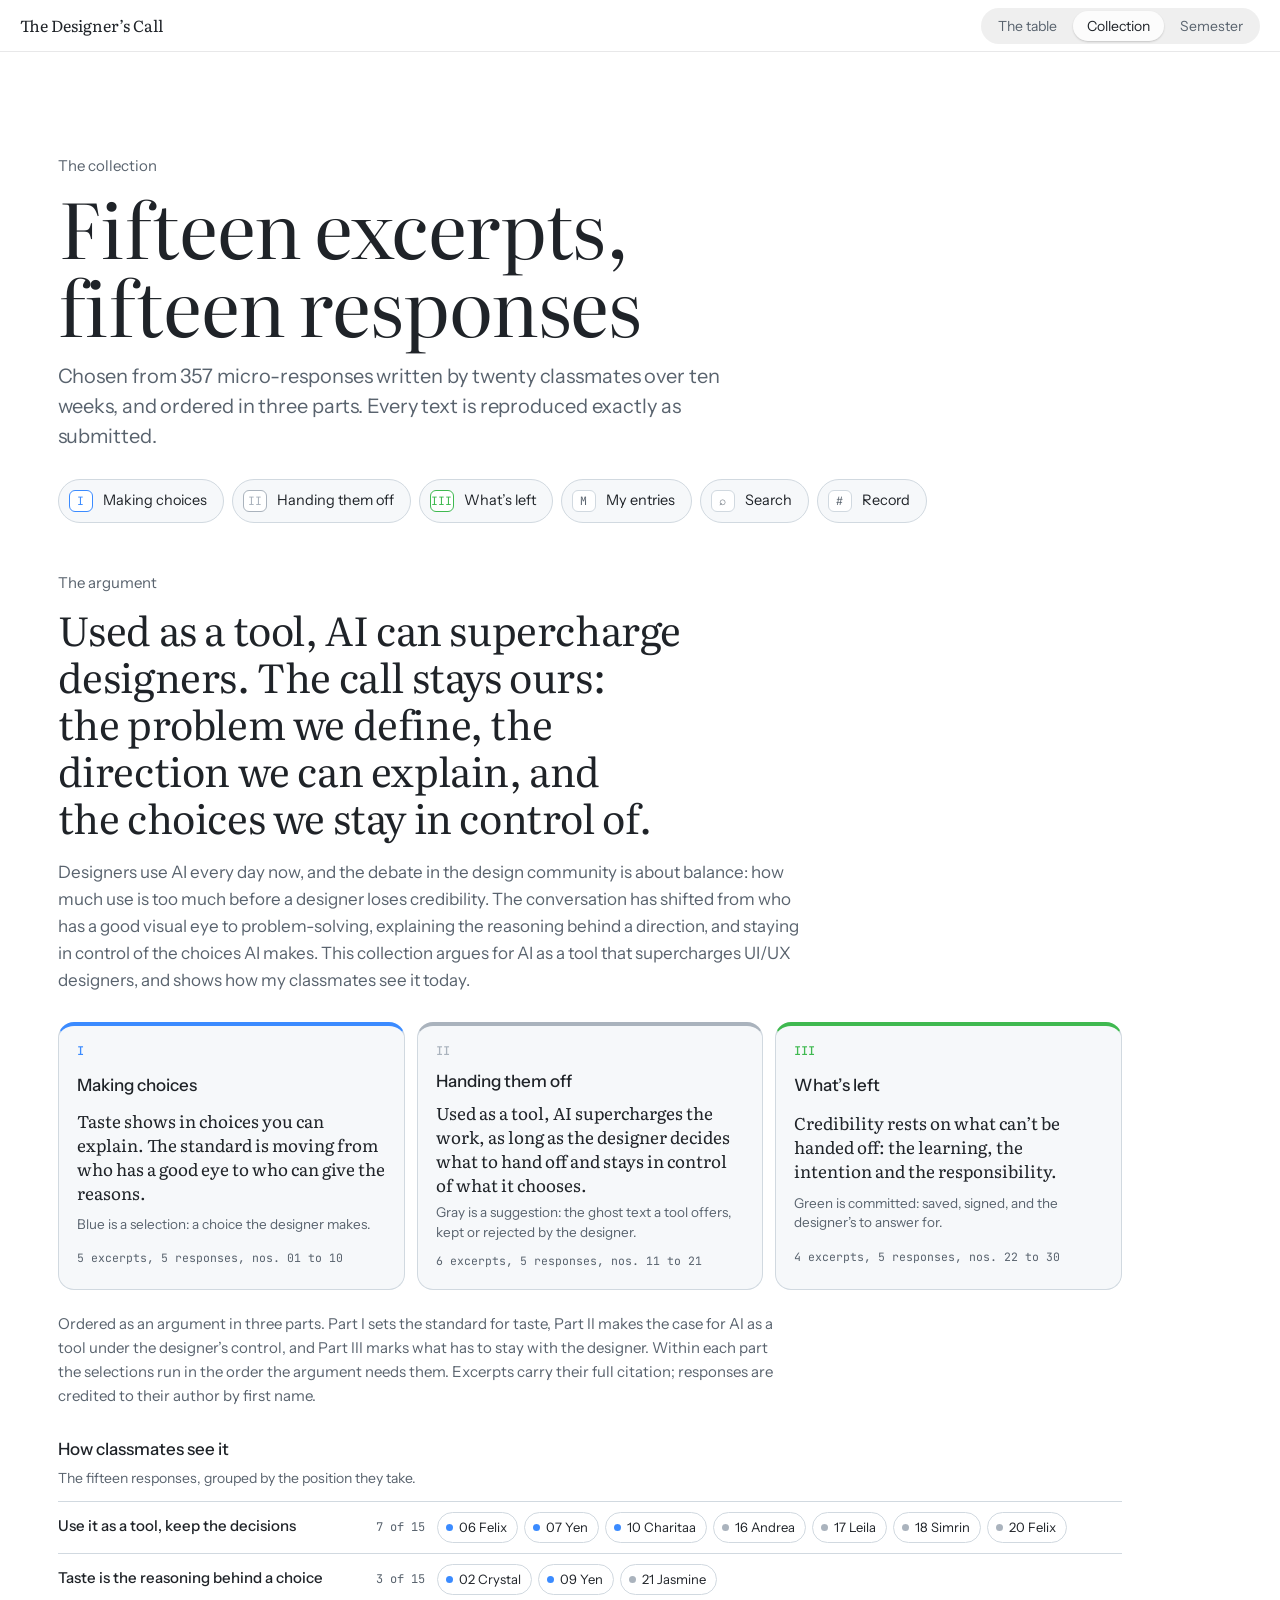
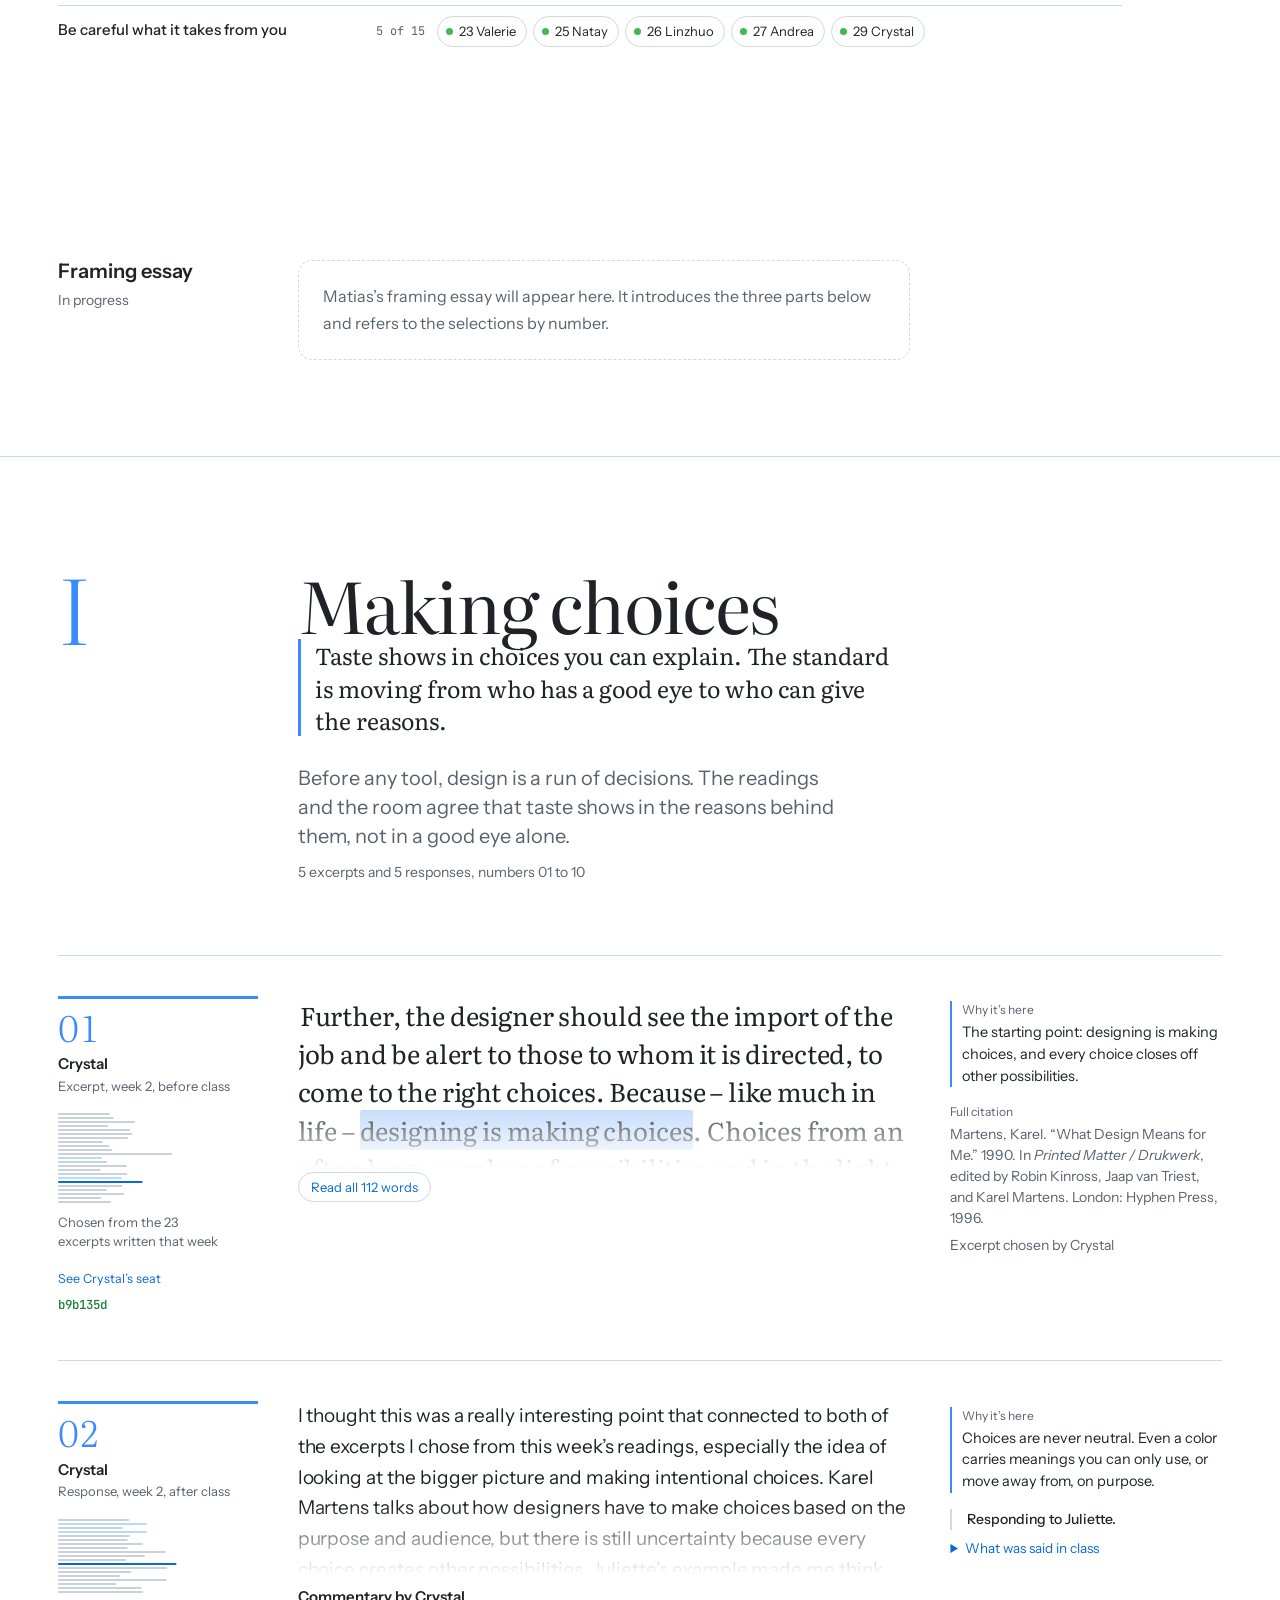
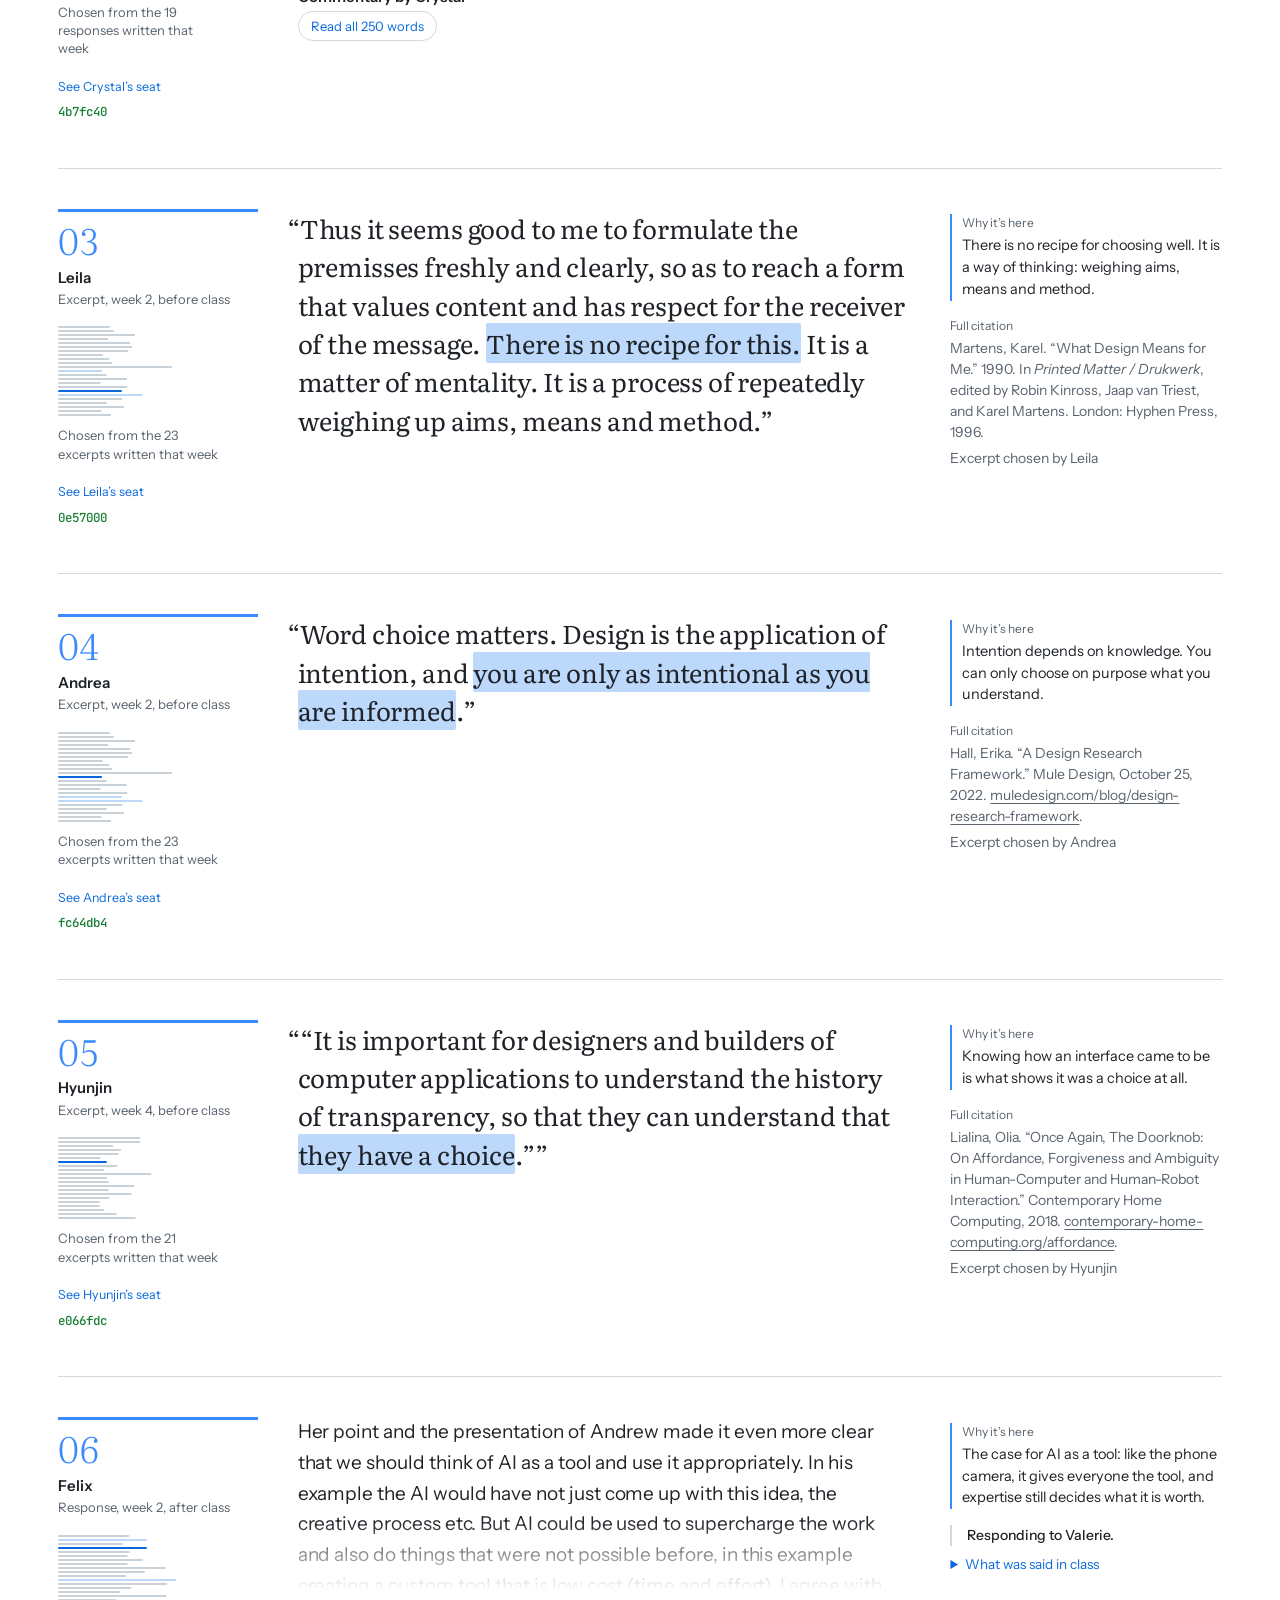
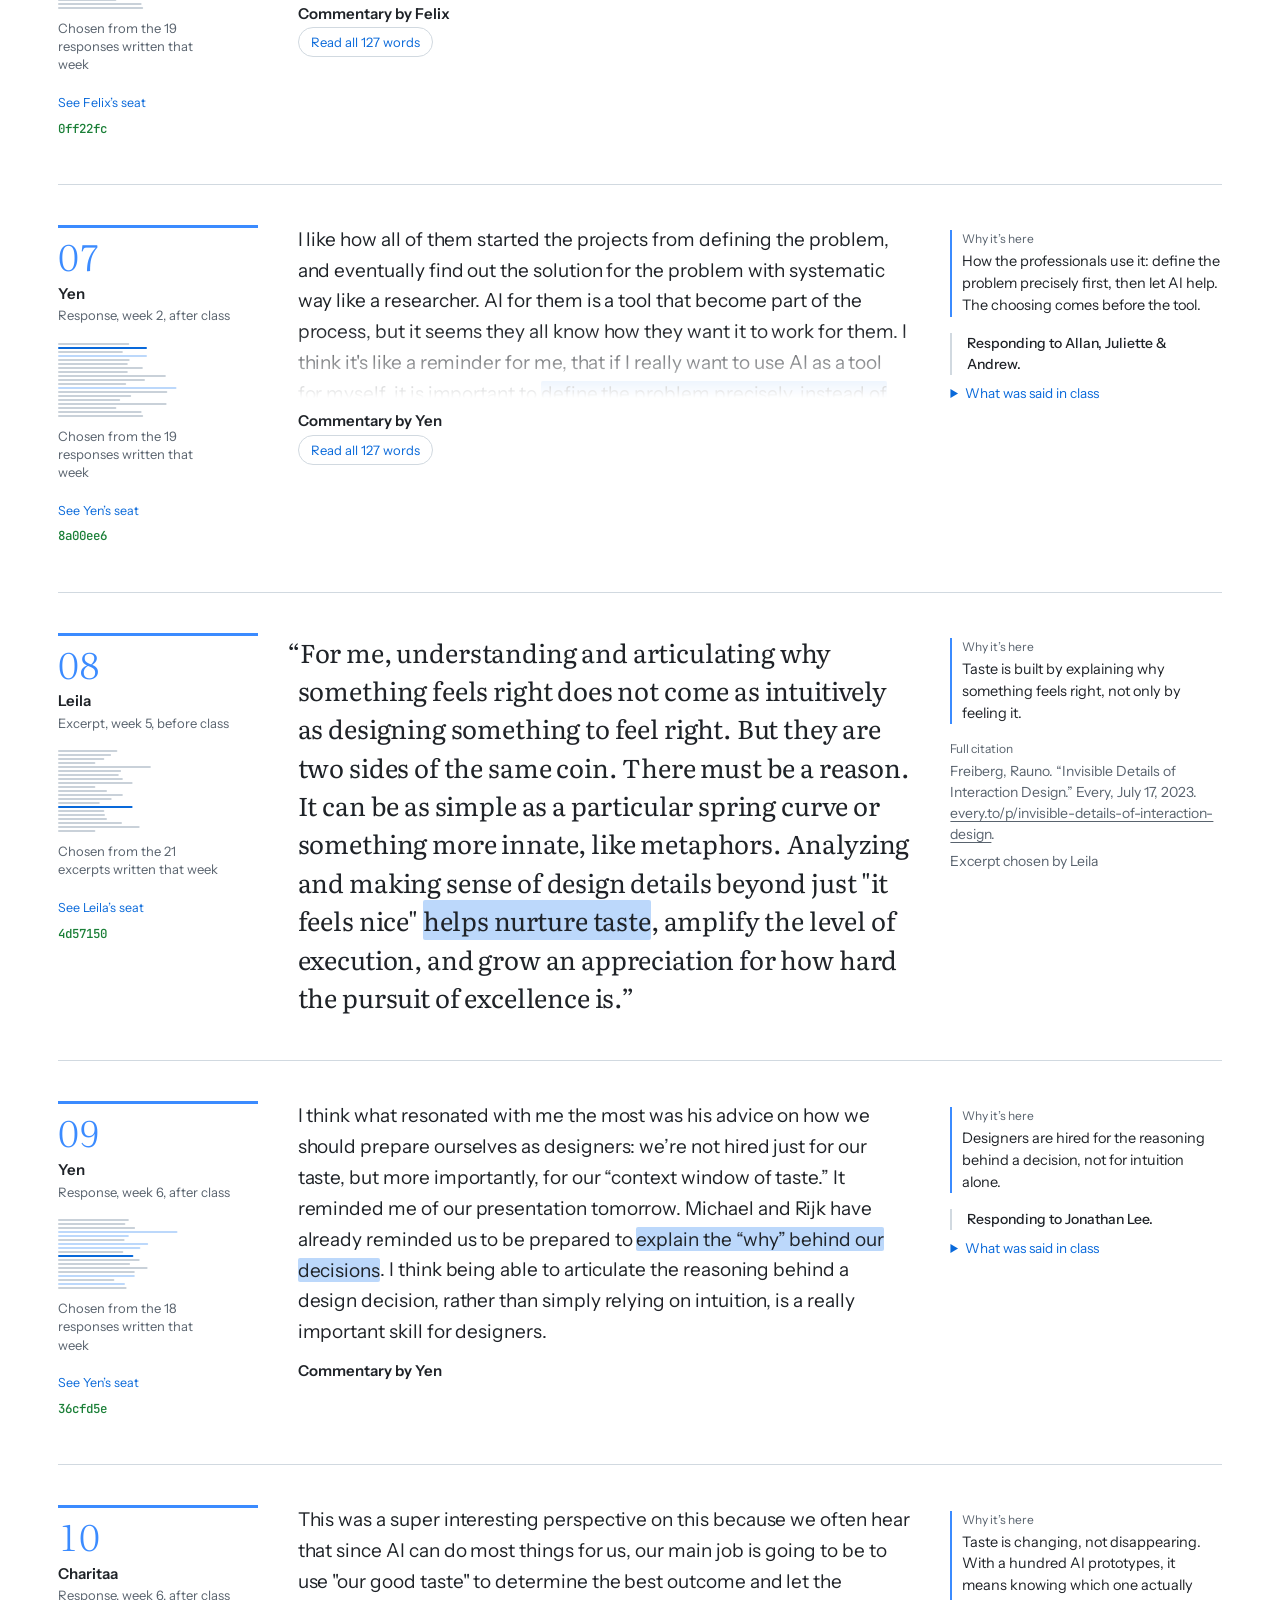
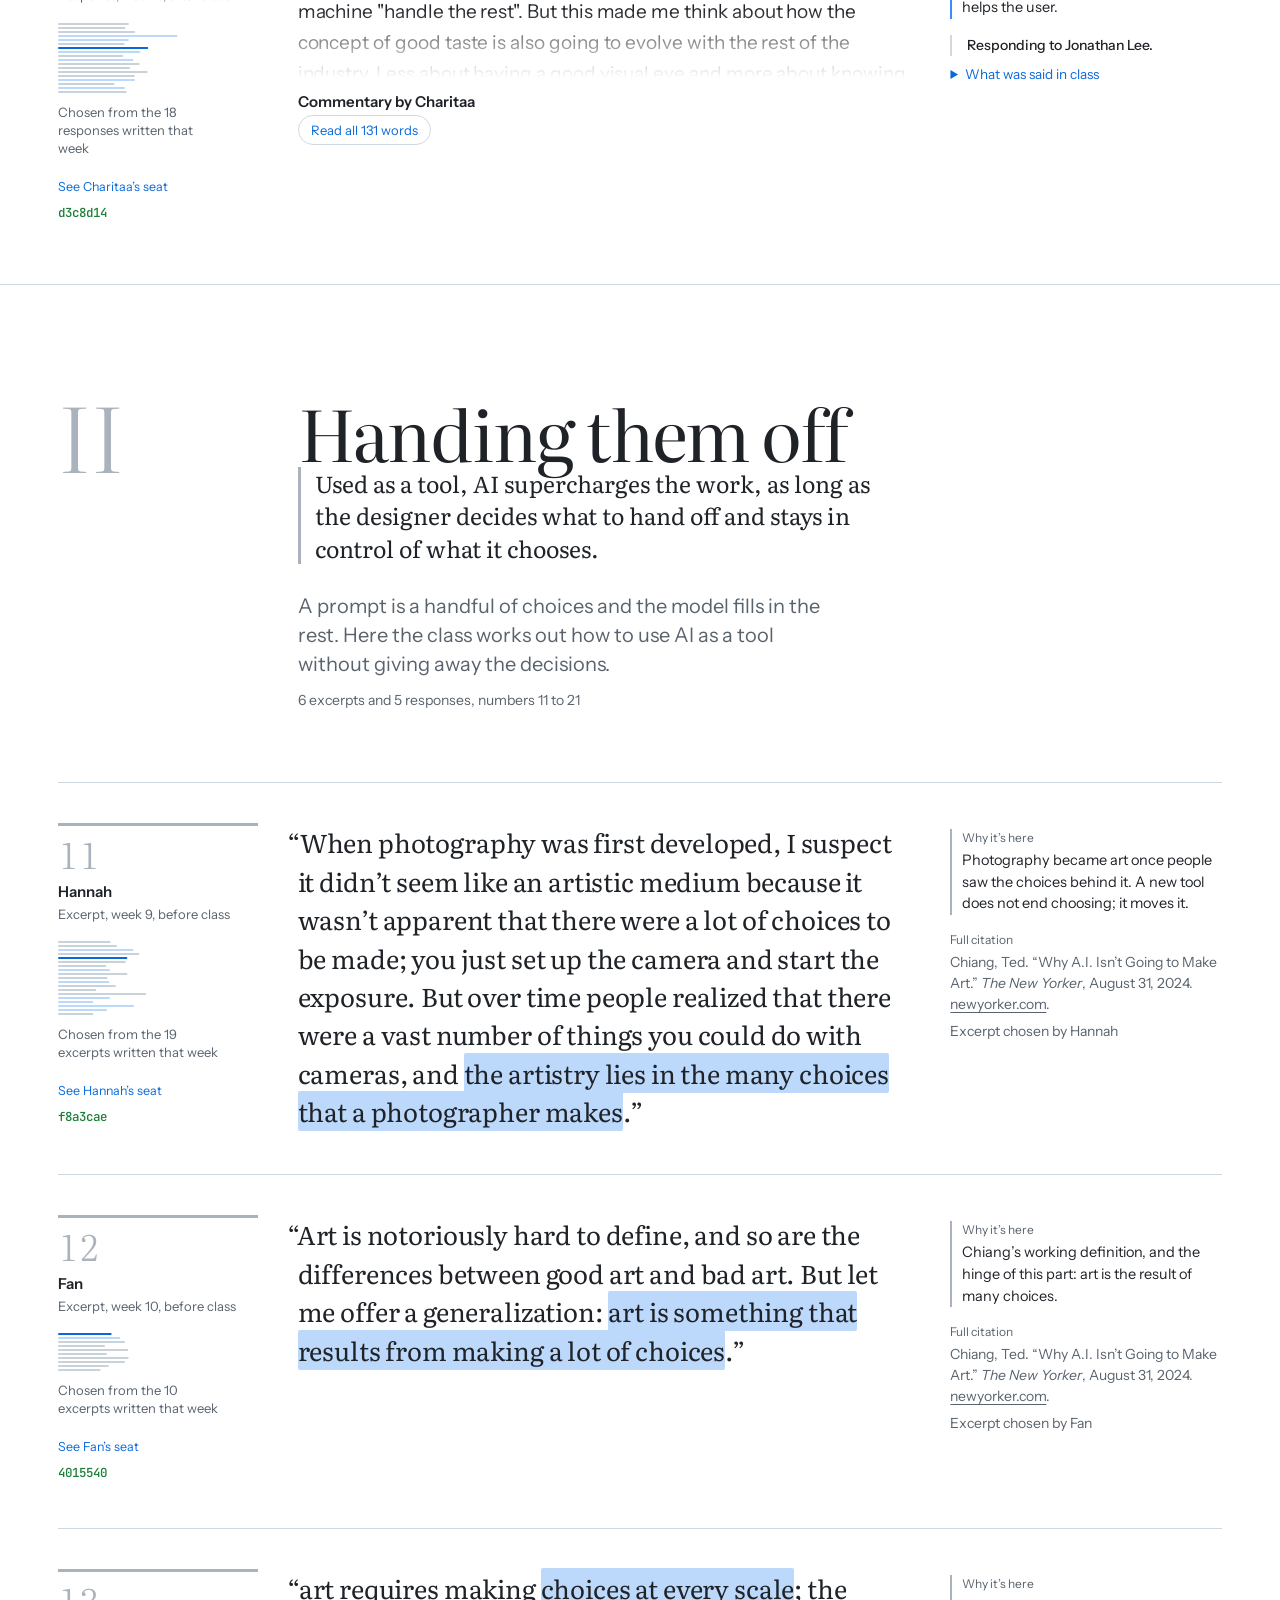
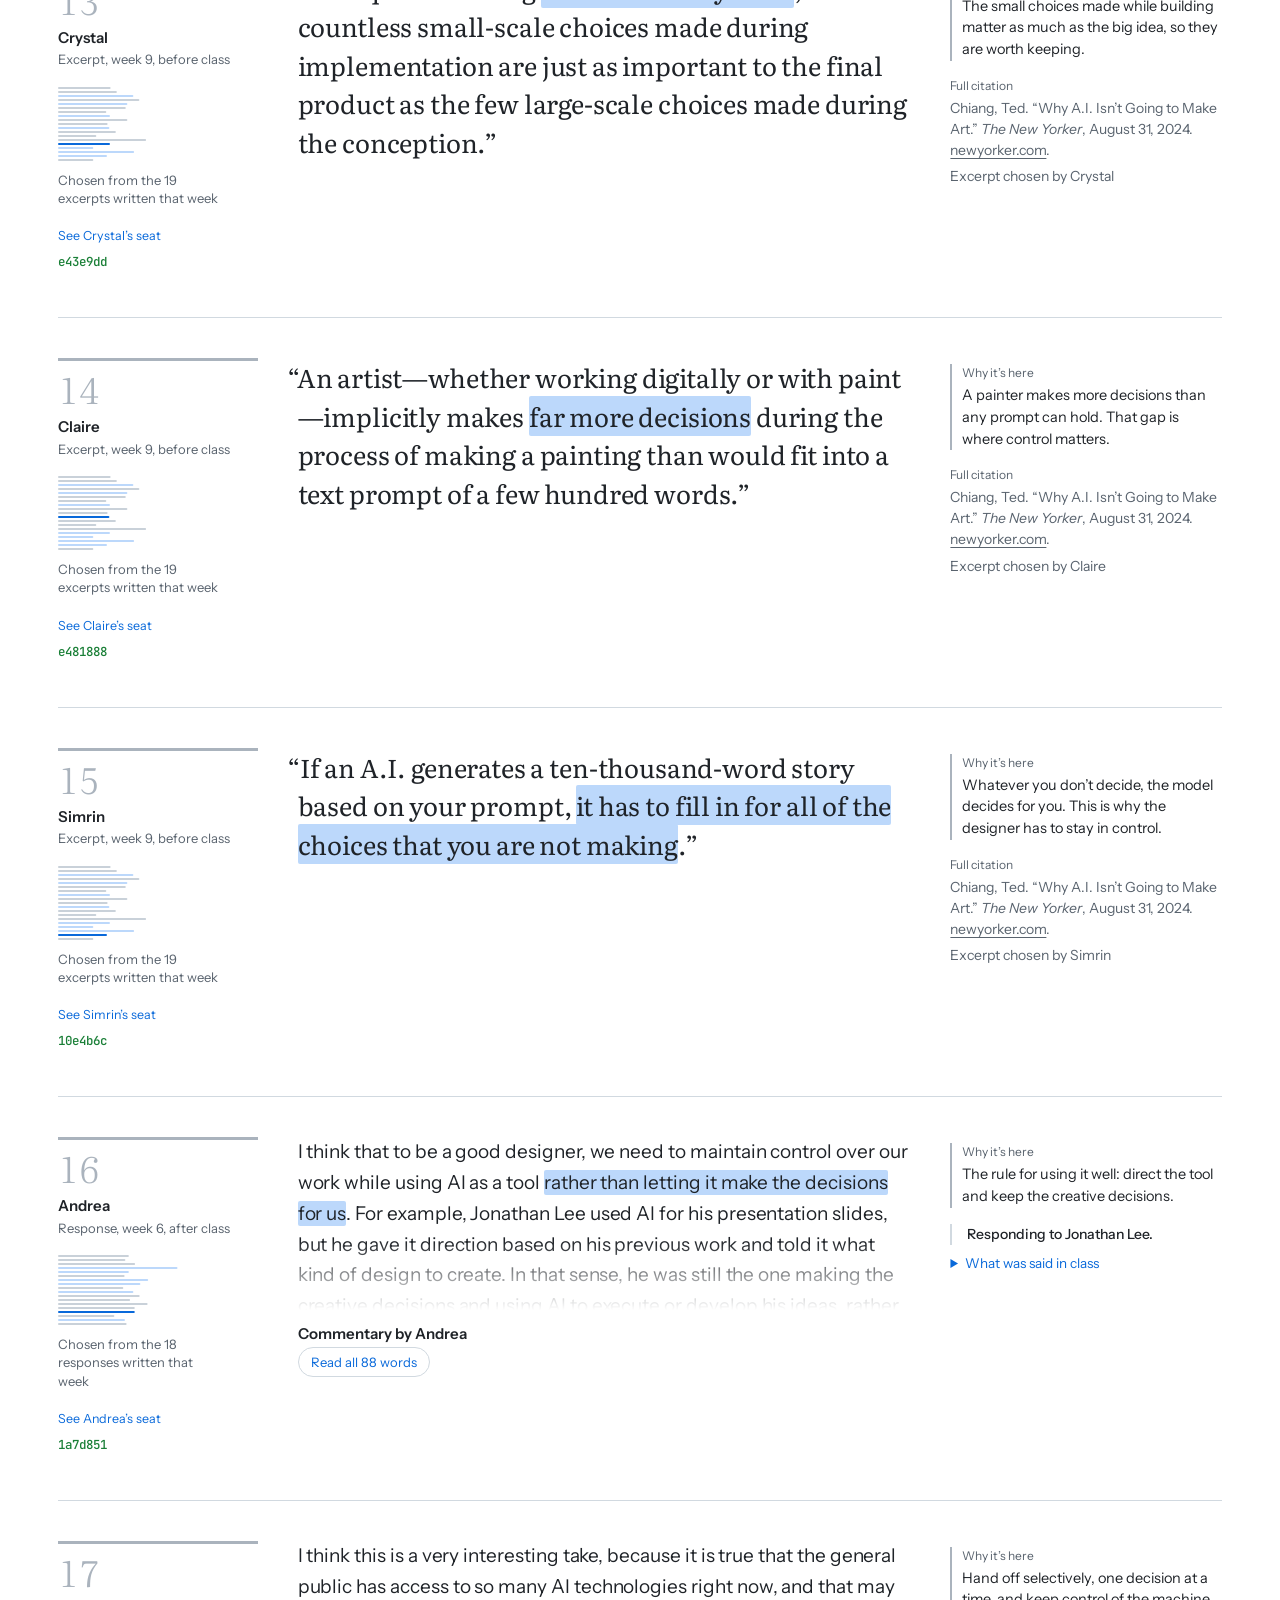
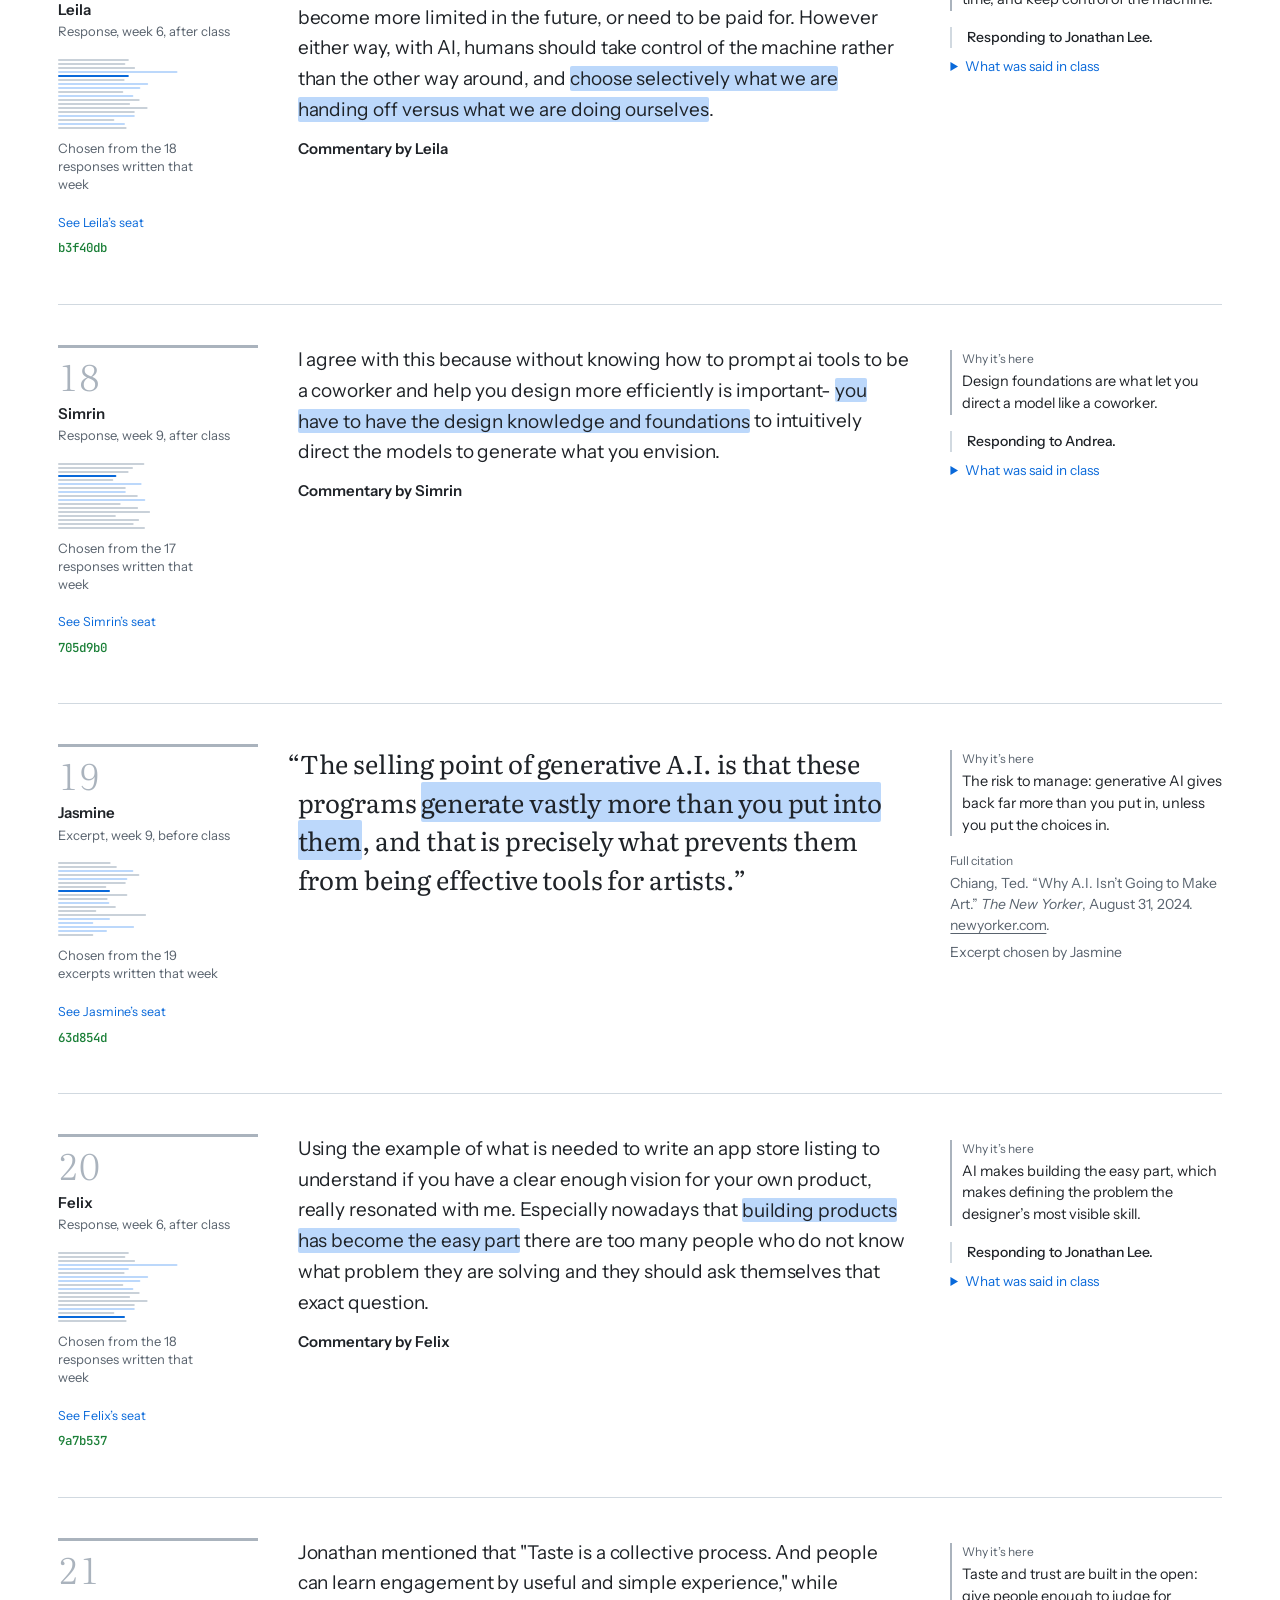
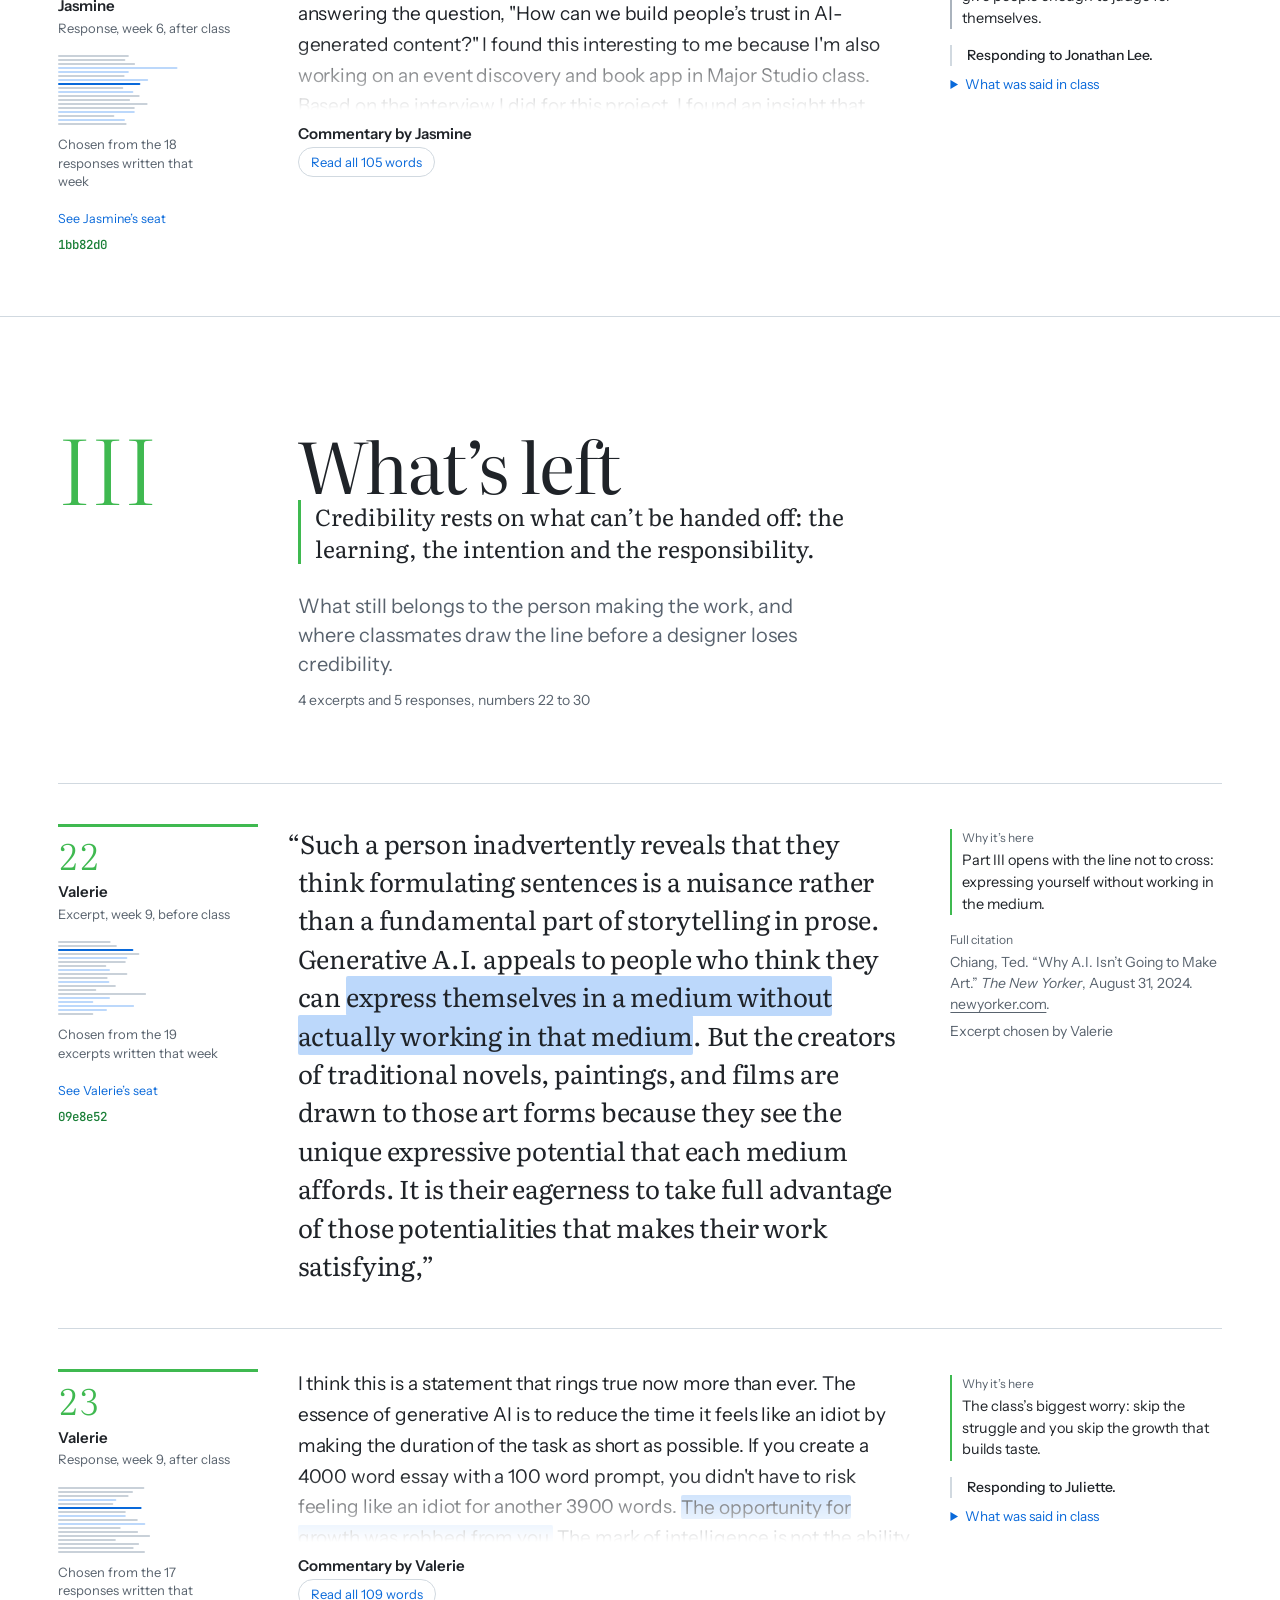
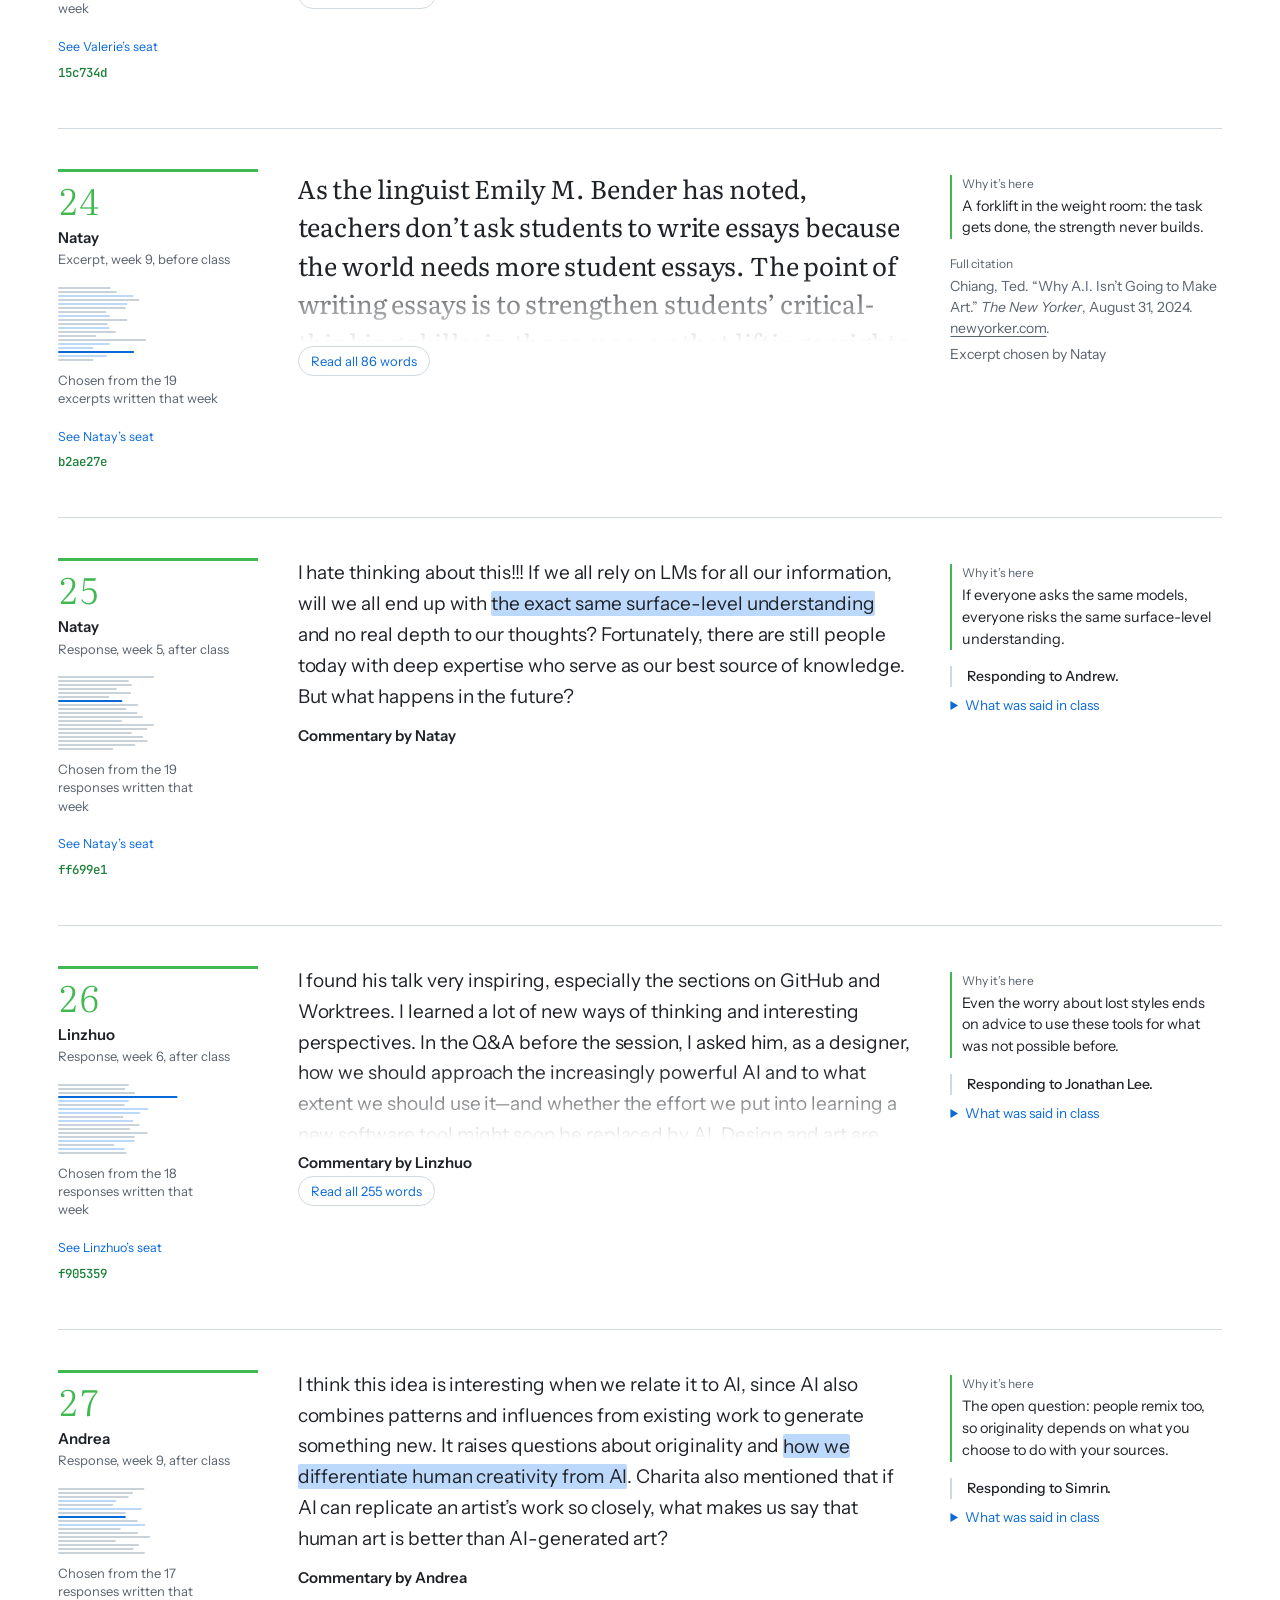
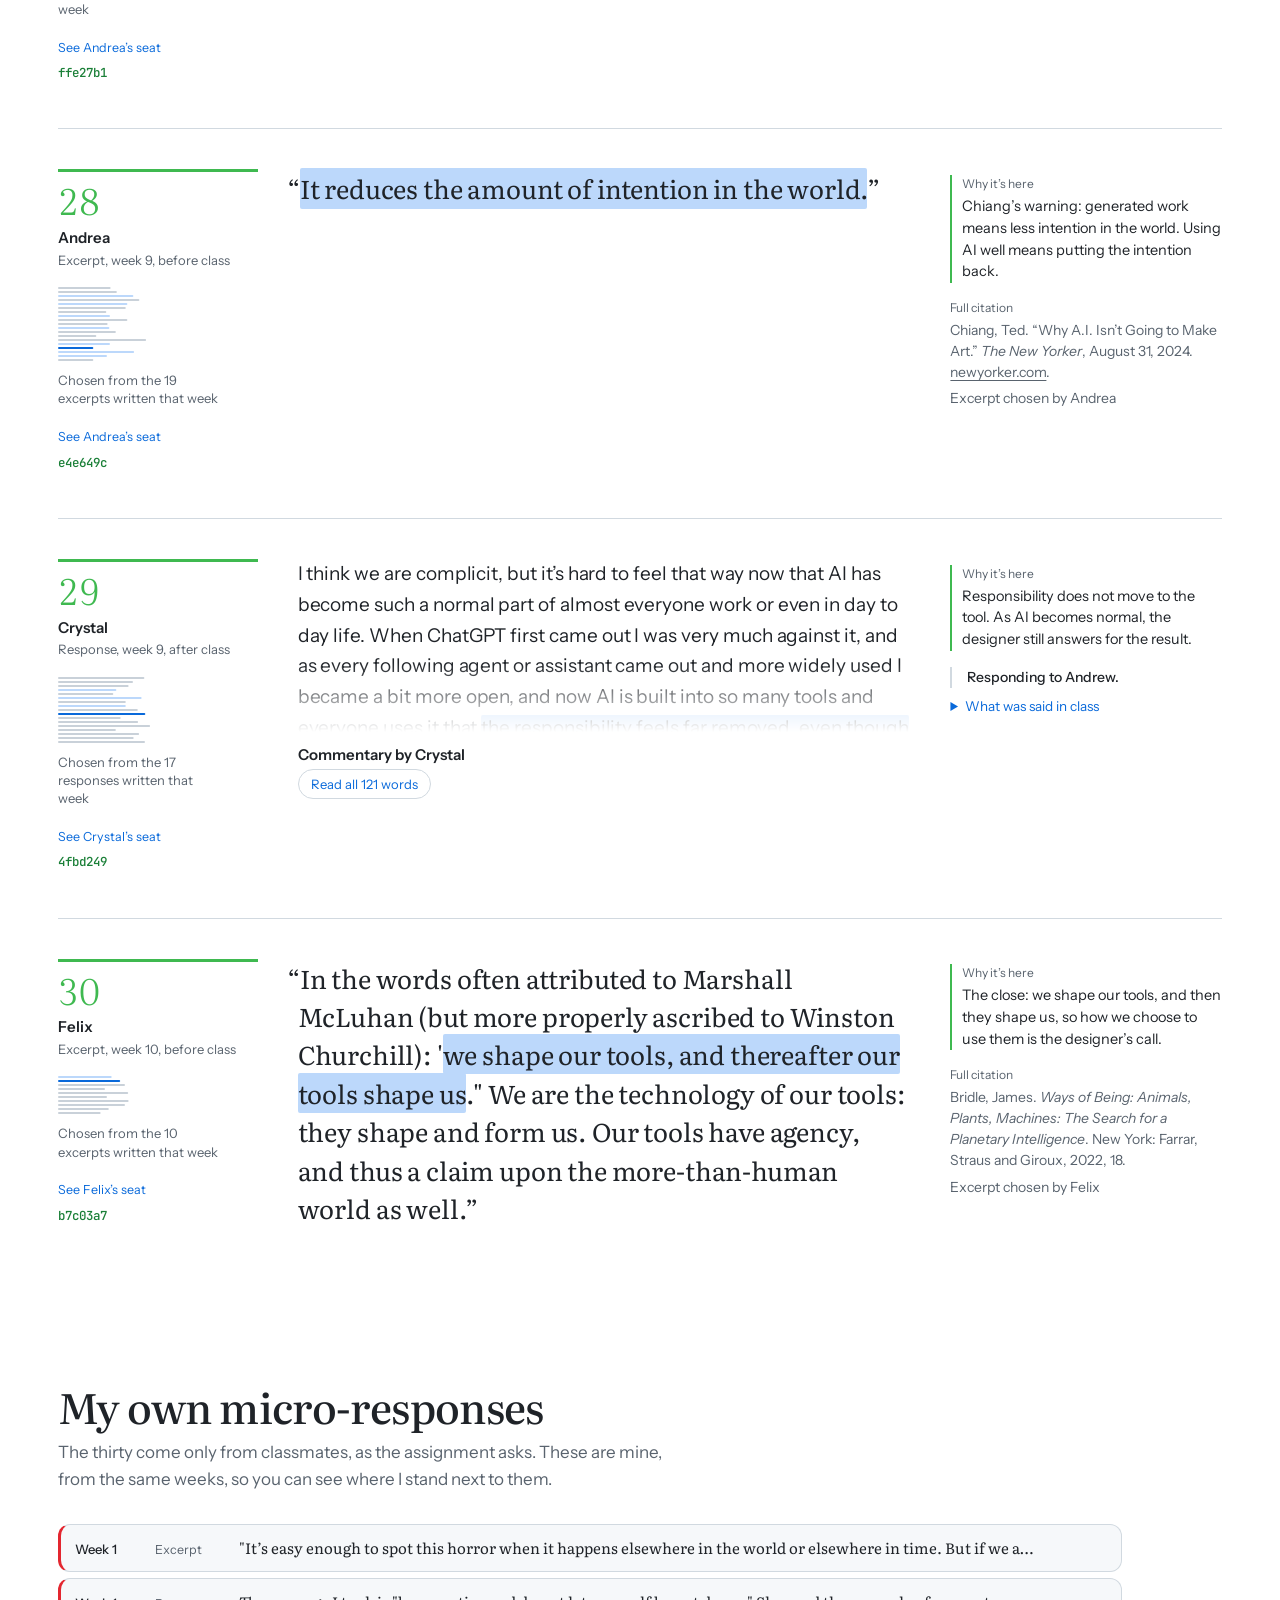
==== commit 63087b3b: "Add the curator's own voice, explain the gray seats, and lighten the reading pages Matias's 19 micro" ====
--- a/collection.html
+++ b/collection.html
@@ -16,8 +16,8 @@
 <link rel="preconnect" href="https://fonts.googleapis.com">
 <link rel="preconnect" href="https://fonts.gstatic.com" crossorigin>
 <link rel="stylesheet" href="https://fonts.googleapis.com/css2?family=Instrument+Sans:ital,wght@0,400..700;1,400..700&family=JetBrains+Mono:wght@400;500&family=Literata:ital,opsz,wght@0,7..72,300..700;1,7..72,300..700&display=swap">
-<link rel="stylesheet" href="assets/style.css?v=074dfe18">
-<link rel="stylesheet" href="assets/site.css?v=074dfe18">
+<link rel="stylesheet" href="assets/style.css?v=f4a51afe">
+<link rel="stylesheet" href="assets/site.css?v=f4a51afe">
 </head>
 <body class="page-collection">
 <header class="nav" id="nav">
@@ -29,7 +29,7 @@
     <p class="coll-kicker">The collection</p>
     <h1>Fifteen excerpts, fifteen responses</h1>
     <p class="dek">Chosen from 357 micro-responses written by twenty classmates over ten weeks, and ordered in three parts. Every text is reproduced exactly as submitted.</p>
-    <ol class="coll-toc"><li><a href="#making-choices" style="--pc:#3b8bff"><span>I</span>Making choices</a></li><li><a href="#handing-them-off" style="--pc:#aab3bd"><span>II</span>Handing them off</a></li><li><a href="#whats-left" style="--pc:#3fb950"><span>III</span>What’s left</a></li><li><a href="#search"><span>⌕</span>Search</a></li><li><a href="#record"><span>#</span>Record</a></li></ol>
+    <ol class="coll-toc"><li><a href="#making-choices" style="--pc:#3b8bff"><span>I</span>Making choices</a></li><li><a href="#handing-them-off" style="--pc:#aab3bd"><span>II</span>Handing them off</a></li><li><a href="#whats-left" style="--pc:#3fb950"><span>III</span>What’s left</a></li><li><a href="#mine"><span>M</span>My entries</a></li><li><a href="#search"><span>⌕</span>Search</a></li><li><a href="#record"><span>#</span>Record</a></li></ol>
   </header>
 
   <section class="argue" aria-labelledby="h-argue">
@@ -55,7 +55,7 @@
       <p class="part-intro">Before any tool, design is a run of decisions. The readings and the room agree that taste shows in the reasons behind them, not in a good eye alone.</p>
       <p class="part-count">5 excerpts and 5 responses, numbers 01 to 10</p>
     </header>
-    <article class="item item--excerpt item--pI" style="--pc:#3b8bff" id="item-01" data-id="01">
+    <article class="item item--excerpt item--pI is-long" style="--pc:#3b8bff" id="item-01" data-id="01">
       <div class="gutter">
         <span class="g-num">01</span>
         <span class="g-name">Crystal</span>
@@ -64,9 +64,9 @@
         <a class="g-seat" href="./#seat-crystal">See Crystal’s seat</a>
         <a class="hash" href="https://github.com/Indo1919/whats-left/commit/b9b135da7af7611c9f7e29b08528fb29bf3a9e93" title="The commit that added this selection to the collection">b9b135d</a>
       </div>
-      <div class="item-main"><blockquote class="excerpt-text"><p>Further, the designer should see the import of the job and be alert to those to whom it is directed, to come to the right choices. Because – like much in life – <mark class="sel">designing is making choices</mark>. Choices from an often large number of possibilities and in the light of an analysis of the job and an idea of the audience. Yet even after this selection there are sufficient possibilities remaining to establish uncertainty. Each choice always shuts out other possibilities. This process of choices has to continue until there remain the essential ingredients, which for the designer at that moment, for that purpose, are essential in coming to the final form.</p></blockquote></div>
+      <div class="item-main"><blockquote class="excerpt-text"><p>Further, the designer should see the import of the job and be alert to those to whom it is directed, to come to the right choices. Because – like much in life – <mark class="sel">designing is making choices</mark>. Choices from an often large number of possibilities and in the light of an analysis of the job and an idea of the audience. Yet even after this selection there are sufficient possibilities remaining to establish uncertainty. Each choice always shuts out other possibilities. This process of choices has to continue until there remain the essential ingredients, which for the designer at that moment, for that purpose, are essential in coming to the final form.</p></blockquote><button class="more" aria-expanded="false">Read all 112 words</button></div>
       <aside class="item-note"><p class="why"><span>Why it’s here</span>The starting point: designing is making choices, and every choice closes off other possibilities.</p><p class="cite"><span class="cite-h">Full citation</span>Martens, Karel. “What Design Means for Me.” 1990. In <i>Printed Matter / Drukwerk</i>, edited by Robin Kinross, Jaap van Triest, and Karel Martens. London: Hyphen Press, 1996.</p><p class="byline">Excerpt chosen by Crystal</p></aside>
-    </article><article class="item item--response item--pI" style="--pc:#3b8bff" id="item-02" data-id="02">
+    </article><article class="item item--response item--pI is-long" style="--pc:#3b8bff" id="item-02" data-id="02">
       <div class="gutter">
         <span class="g-num">02</span>
         <span class="g-name">Crystal</span>
@@ -75,8 +75,8 @@
         <a class="g-seat" href="./#seat-crystal">See Crystal’s seat</a>
         <a class="hash" href="https://github.com/Indo1919/whats-left/commit/4b7fc4003c885c26b2d8433632b319bef337185f" title="The commit that added this selection to the collection">4b7fc40</a>
       </div>
-      <div class="item-main"><blockquote class="response-text"><p>I thought this was a really interesting point that connected to both of the excerpts I chose from this week’s readings, especially the idea of looking at the bigger picture and making intentional choices. Karel Martens talks about how designers have to make choices based on the purpose and audience, but there is still uncertainty because every choice creates other possibilities. Juliette’s example made me think about how even something as simple as choosing a colour isn’t necessarily a “right” choice on its own. It depends on the context, the audience, and what you’re trying to communicate. I also saw her points as a good reminder that certain associations aren’t necessarily universal or fixed and often change over time which is important to consider if making design choices based on associations (and maybe not making them based on associations as it won't be very timeless, etc.) Someone also challenged the idea by asking whether choosing not to use blue for a bank to stand out/ differentiate would still be based on the assumption that blue represents trust. Juliette agreed that it is, but said the important thing is being conscious of that association when making the choice. I thought this was interesting because it made me realize that you can’t necessarily avoid existing meanings, <mark class="sel">you can only be more intentional about how you use or move away from them</mark>. This also connected to Erika Hall’s point about looking beyond the immediate user and considering the wider context surrounding a design.</p></blockquote><p class="byline">Commentary by Crystal</p></div>
-      <aside class="item-note"><p class="why"><span>Why it’s here</span>Choices are never neutral. Even a color carries meanings you can only use, or move away from, on purpose.</p><p class="context"><span class="context-to">Responding to Juliette.</span> Crystal’s note on what was said: She brought up how meanings change and although colours are sometimes linked to certain ideas/ traits (ex.the colour blue is linked to trust and is used by many banks) it can change and it depends on the context. Colour doesn't have an identity and is in itself not a physical tangible thing but a visual perception that differs even between humans and as we age depending on our receptors, etc. Be careful when</p></aside>
+      <div class="item-main"><blockquote class="response-text"><p>I thought this was a really interesting point that connected to both of the excerpts I chose from this week’s readings, especially the idea of looking at the bigger picture and making intentional choices. Karel Martens talks about how designers have to make choices based on the purpose and audience, but there is still uncertainty because every choice creates other possibilities. Juliette’s example made me think about how even something as simple as choosing a colour isn’t necessarily a “right” choice on its own. It depends on the context, the audience, and what you’re trying to communicate. I also saw her points as a good reminder that certain associations aren’t necessarily universal or fixed and often change over time which is important to consider if making design choices based on associations (and maybe not making them based on associations as it won't be very timeless, etc.) Someone also challenged the idea by asking whether choosing not to use blue for a bank to stand out/ differentiate would still be based on the assumption that blue represents trust. Juliette agreed that it is, but said the important thing is being conscious of that association when making the choice. I thought this was interesting because it made me realize that you can’t necessarily avoid existing meanings, <mark class="sel">you can only be more intentional about how you use or move away from them</mark>. This also connected to Erika Hall’s point about looking beyond the immediate user and considering the wider context surrounding a design.</p></blockquote><p class="byline">Commentary by Crystal</p><button class="more" aria-expanded="false">Read all 250 words</button></div>
+      <aside class="item-note"><p class="why"><span>Why it’s here</span>Choices are never neutral. Even a color carries meanings you can only use, or move away from, on purpose.</p><p class="context"><span class="context-to">Responding to Juliette.</span></p><details class="ctx"><summary>What was said in class</summary><p>Crystal’s note: She brought up how meanings change and although colours are sometimes linked to certain ideas/ traits (ex.the colour blue is linked to trust and is used by many banks) it can change and it depends on the context. Colour doesn't have an identity and is in itself not a physical tangible thing but a visual perception that differs even between humans and as we age depending on our receptors, etc. Be careful when</p></details></aside>
     </article><article class="item item--excerpt item--pI" style="--pc:#3b8bff" id="item-03" data-id="03">
       <div class="gutter">
         <span class="g-num">03</span>
@@ -110,7 +110,7 @@
       </div>
       <div class="item-main"><blockquote class="excerpt-text"><p>“It is important for designers and builders of computer applications to understand the history of transparency, so that they can understand that <mark class="sel">they have a choice</mark>.”</p></blockquote></div>
       <aside class="item-note"><p class="why"><span>Why it’s here</span>Knowing how an interface came to be is what shows it was a choice at all.</p><p class="cite"><span class="cite-h">Full citation</span>Lialina, Olia. “Once Again, The Doorknob: On Affordance, Forgiveness and Ambiguity in Human-Computer and Human-Robot Interaction.” Contemporary Home Computing, 2018. <a href="https://contemporary-home-computing.org/affordance/">contemporary-home-computing.org/affordance</a>.</p><p class="byline">Excerpt chosen by Hyunjin</p></aside>
-    </article><article class="item item--response item--pI" style="--pc:#3b8bff" id="item-06" data-id="06">
+    </article><article class="item item--response item--pI is-long" style="--pc:#3b8bff" id="item-06" data-id="06">
       <div class="gutter">
         <span class="g-num">06</span>
         <span class="g-name">Felix</span>
@@ -119,9 +119,9 @@
         <a class="g-seat" href="./#seat-felix">See Felix’s seat</a>
         <a class="hash" href="https://github.com/Indo1919/whats-left/commit/0ff22fc7a0203113f6d140517900a96c17d0b6b7" title="The commit that added this selection to the collection">0ff22fc</a>
       </div>
-      <div class="item-main"><blockquote class="response-text"><p>Her point and the presentation of Andrew made it even more clear that we should think of AI as a tool and use it appropriately. In his example the AI would have not just come up with this idea, the creative process etc. But AI could be used to supercharge the work and also do things that were not possible before, in this example creating a custom tool that is low cost (time and effort). I agree with this view completely and would like to use the metaphor of a photographer in this case. Just because nowadays "all" people have a smartphone with a camera we still have professional photographers and <mark class="sel">not everybody suddenly became an expert</mark>. I think the same is true for AI and design.</p></blockquote><p class="byline">Commentary by Felix</p></div>
-      <aside class="item-note"><p class="why"><span>Why it’s here</span>The case for AI as a tool: like the phone camera, it gives everyone the tool, and expertise still decides what it is worth.</p><p class="context"><span class="context-to">Responding to Valerie.</span> Felix’s note on what was said: Valerie was agreeing on the point that AI can quickly help you create tools but that you need the knowledge to do so, that Andrew made previously.</p></aside>
-    </article><article class="item item--response item--pI" style="--pc:#3b8bff" id="item-07" data-id="07">
+      <div class="item-main"><blockquote class="response-text"><p>Her point and the presentation of Andrew made it even more clear that we should think of AI as a tool and use it appropriately. In his example the AI would have not just come up with this idea, the creative process etc. But AI could be used to supercharge the work and also do things that were not possible before, in this example creating a custom tool that is low cost (time and effort). I agree with this view completely and would like to use the metaphor of a photographer in this case. Just because nowadays "all" people have a smartphone with a camera we still have professional photographers and <mark class="sel">not everybody suddenly became an expert</mark>. I think the same is true for AI and design.</p></blockquote><p class="byline">Commentary by Felix</p><button class="more" aria-expanded="false">Read all 127 words</button></div>
+      <aside class="item-note"><p class="why"><span>Why it’s here</span>The case for AI as a tool: like the phone camera, it gives everyone the tool, and expertise still decides what it is worth.</p><p class="context"><span class="context-to">Responding to Valerie.</span></p><details class="ctx"><summary>What was said in class</summary><p>Felix’s note: Valerie was agreeing on the point that AI can quickly help you create tools but that you need the knowledge to do so, that Andrew made previously.</p></details></aside>
+    </article><article class="item item--response item--pI is-long" style="--pc:#3b8bff" id="item-07" data-id="07">
       <div class="gutter">
         <span class="g-num">07</span>
         <span class="g-name">Yen</span>
@@ -130,8 +130,8 @@
         <a class="g-seat" href="./#seat-yen">See Yen’s seat</a>
         <a class="hash" href="https://github.com/Indo1919/whats-left/commit/8a00ee69eea5054dd86b0a7e9fed7e2abea2ef55" title="The commit that added this selection to the collection">8a00ee6</a>
       </div>
-      <div class="item-main"><blockquote class="response-text"><p>I like how all of them started the projects from defining the problem, and eventually find out the solution for the problem with systematic way like a researcher. AI for them is a tool that become part of the process, but it seems they all know how they want it to work for them. I think it's like a reminder for me, that if I really want to use AI as a tool for myself, it is important to <mark class="sel">define the problem precisely, instead of letting it do everything</mark>, and it just makes me to have more confident about that, the professionals are most likely not going to be replaced by ai, because they are probably the people who really know how to use them the best.</p></blockquote><p class="byline">Commentary by Yen</p></div>
-      <aside class="item-note"><p class="why"><span>Why it’s here</span>How the professionals use it: define the problem precisely first, then let AI help. The choosing comes before the tool.</p><p class="context"><span class="context-to">Responding to Allan, Juliette &amp; Andrew.</span> Yen’s note on what was said: Allen: Presented his new digital product that just launched about chat box, that allows vibe coding in the room, and he would want to hear the feedback from us after a few weeks. Juliette: Presented two of her website renovating projects with different budget scales, by really look into the problem and history of the brand, that she also apply Claude for getting them done with technical parts. Andrew: Presented his project of a unconventional construction book, that he did a big research about tracing back to how color is formed in our eyes, and what exactly RGB is and what CMYK can do with color printing, that eventually he even got to create a tool for testing different color combination for the end printing result.</p></aside>
+      <div class="item-main"><blockquote class="response-text"><p>I like how all of them started the projects from defining the problem, and eventually find out the solution for the problem with systematic way like a researcher. AI for them is a tool that become part of the process, but it seems they all know how they want it to work for them. I think it's like a reminder for me, that if I really want to use AI as a tool for myself, it is important to <mark class="sel">define the problem precisely, instead of letting it do everything</mark>, and it just makes me to have more confident about that, the professionals are most likely not going to be replaced by ai, because they are probably the people who really know how to use them the best.</p></blockquote><p class="byline">Commentary by Yen</p><button class="more" aria-expanded="false">Read all 127 words</button></div>
+      <aside class="item-note"><p class="why"><span>Why it’s here</span>How the professionals use it: define the problem precisely first, then let AI help. The choosing comes before the tool.</p><p class="context"><span class="context-to">Responding to Allan, Juliette &amp; Andrew.</span></p><details class="ctx"><summary>What was said in class</summary><p>Yen’s note: Allen: Presented his new digital product that just launched about chat box, that allows vibe coding in the room, and he would want to hear the feedback from us after a few weeks. Juliette: Presented two of her website renovating projects with different budget scales, by really look into the problem and history of the brand, that she also apply Claude for getting them done with technical parts. Andrew: Presented his project of a unconventional construction book, that he did a big research about tracing back to how color is formed in our eyes, and what exactly RGB is and what CMYK can do with color printing, that eventually he even got to create a tool for testing different color combination for the end printing result.</p></details></aside>
     </article><article class="item item--excerpt item--pI" style="--pc:#3b8bff" id="item-08" data-id="08">
       <div class="gutter">
         <span class="g-num">08</span>
@@ -153,8 +153,8 @@
         <a class="hash" href="https://github.com/Indo1919/whats-left/commit/36cfd5ebf6d2ce8d42a9b7e410ef165ee4fbf700" title="The commit that added this selection to the collection">36cfd5e</a>
       </div>
       <div class="item-main"><blockquote class="response-text"><p>I think what resonated with me the most was his advice on how we should prepare ourselves as designers: we’re not hired just for our taste, but more importantly, for our “context window of taste.” It reminded me of our presentation tomorrow. Michael and Rijk have already reminded us to be prepared to <mark class="sel">explain the “why” behind our decisions</mark>. I think being able to articulate the reasoning behind a design decision, rather than simply relying on intuition, is a really important skill for designers.</p></blockquote><p class="byline">Commentary by Yen</p></div>
-      <aside class="item-note"><p class="why"><span>Why it’s here</span>Designers are hired for the reasoning behind a decision, not for intuition alone.</p><p class="context"><span class="context-to">Responding to Jonathan Lee.</span> Yen’s note on what was said: Jonathan introduced lots of latest AI tools and recommended us for some reference. He further more answered our questions for him according to careers, ai, and his products.</p></aside>
-    </article><article class="item item--response item--pI" style="--pc:#3b8bff" id="item-10" data-id="10">
+      <aside class="item-note"><p class="why"><span>Why it’s here</span>Designers are hired for the reasoning behind a decision, not for intuition alone.</p><p class="context"><span class="context-to">Responding to Jonathan Lee.</span></p><details class="ctx"><summary>What was said in class</summary><p>Yen’s note: Jonathan introduced lots of latest AI tools and recommended us for some reference. He further more answered our questions for him according to careers, ai, and his products.</p></details></aside>
+    </article><article class="item item--response item--pI is-long" style="--pc:#3b8bff" id="item-10" data-id="10">
       <div class="gutter">
         <span class="g-num">10</span>
         <span class="g-name">Charitaa</span>
@@ -163,8 +163,8 @@
         <a class="g-seat" href="./#seat-charitaa">See Charitaa’s seat</a>
         <a class="hash" href="https://github.com/Indo1919/whats-left/commit/d3c8d14cd5d1d26a525f3001ff25c9e8f03745d3" title="The commit that added this selection to the collection">d3c8d14</a>
       </div>
-      <div class="item-main"><blockquote class="response-text"><p>This was a super interesting perspective on this because we often hear that since AI can do most things for us, our main job is going to be to use "our good taste" to determine the best outcome and let the machine "handle the rest". But this made me think about how the concept of good taste is also going to evolve with the rest of the industry. Less about having a good visual eye and more about knowing what is actually building and what problems are worth solving. Taste becomes truly useful when it is informed by the context within which it must exist! Example: When you make 100 different prototypes using AI, <mark class="sel">knowing which versions actually help the target user</mark> would be my new definition of having "good taste".</p></blockquote><p class="byline">Commentary by Charitaa</p></div>
-      <aside class="item-note"><p class="why"><span>Why it’s here</span>Taste is changing, not disappearing. With a hundred AI prototypes, it means knowing which one actually helps the user.</p><p class="context"><span class="context-to">Responding to Jonathan Lee.</span> Charitaa’s note on what was said: "Taste becomes useful when it is informed by the product and the people using it"</p></aside>
+      <div class="item-main"><blockquote class="response-text"><p>This was a super interesting perspective on this because we often hear that since AI can do most things for us, our main job is going to be to use "our good taste" to determine the best outcome and let the machine "handle the rest". But this made me think about how the concept of good taste is also going to evolve with the rest of the industry. Less about having a good visual eye and more about knowing what is actually building and what problems are worth solving. Taste becomes truly useful when it is informed by the context within which it must exist! Example: When you make 100 different prototypes using AI, <mark class="sel">knowing which versions actually help the target user</mark> would be my new definition of having "good taste".</p></blockquote><p class="byline">Commentary by Charitaa</p><button class="more" aria-expanded="false">Read all 131 words</button></div>
+      <aside class="item-note"><p class="why"><span>Why it’s here</span>Taste is changing, not disappearing. With a hundred AI prototypes, it means knowing which one actually helps the user.</p><p class="context"><span class="context-to">Responding to Jonathan Lee.</span></p><details class="ctx"><summary>What was said in class</summary><p>Charitaa’s note: "Taste becomes useful when it is informed by the product and the people using it"</p></details></aside>
     </article>
   </section><section class="part part--II" style="--pc:#aab3bd" id="handing-them-off" aria-labelledby="h-handing-them-off">
     <header class="part-head">
@@ -229,7 +229,7 @@
       </div>
       <div class="item-main"><blockquote class="excerpt-text"><p>If an A.I. generates a ten-thousand-word story based on your prompt, <mark class="sel">it has to fill in for all of the choices that you are not making</mark>.</p></blockquote></div>
       <aside class="item-note"><p class="why"><span>Why it’s here</span>Whatever you don’t decide, the model decides for you. This is why the designer has to stay in control.</p><p class="cite"><span class="cite-h">Full citation</span>Chiang, Ted. “Why A.I. Isn’t Going to Make Art.” <i>The New Yorker</i>, August 31, 2024. <a href="https://www.newyorker.com/culture/the-weekend-essay/why-ai-isnt-going-to-make-art">newyorker.com</a>.</p><p class="byline">Excerpt chosen by Simrin</p></aside>
-    </article><article class="item item--response item--pII" style="--pc:#aab3bd" id="item-16" data-id="16">
+    </article><article class="item item--response item--pII is-long" style="--pc:#aab3bd" id="item-16" data-id="16">
       <div class="gutter">
         <span class="g-num">16</span>
         <span class="g-name">Andrea</span>
@@ -238,8 +238,8 @@
         <a class="g-seat" href="./#seat-andrea">See Andrea’s seat</a>
         <a class="hash" href="https://github.com/Indo1919/whats-left/commit/1a7d851c0c16f14dea84e01709622fd52f51a0b4" title="The commit that added this selection to the collection">1a7d851</a>
       </div>
-      <div class="item-main"><blockquote class="response-text"><p>I think that to be a good designer, we need to maintain control over our work while using AI as a tool <mark class="sel">rather than letting it make the decisions for us</mark>. For example, Jonathan Lee used AI for his presentation slides, but he gave it direction based on his previous work and told it what kind of design to create. In that sense, he was still the one making the creative decisions and using AI to execute or develop his ideas, rather than blindly accepting whatever AI produced.</p></blockquote><p class="byline">Commentary by Andrea</p></div>
-      <aside class="item-note"><p class="why"><span>Why it’s here</span>The rule for using it well: direct the tool and keep the creative decisions.</p><p class="context"><span class="context-to">Responding to Jonathan Lee.</span> Andrea’s note on what was said: He talked about finding a balance between having enough ownership over our work and making sure we don’t feel like AI is doing the work for us.</p></aside>
+      <div class="item-main"><blockquote class="response-text"><p>I think that to be a good designer, we need to maintain control over our work while using AI as a tool <mark class="sel">rather than letting it make the decisions for us</mark>. For example, Jonathan Lee used AI for his presentation slides, but he gave it direction based on his previous work and told it what kind of design to create. In that sense, he was still the one making the creative decisions and using AI to execute or develop his ideas, rather than blindly accepting whatever AI produced.</p></blockquote><p class="byline">Commentary by Andrea</p><button class="more" aria-expanded="false">Read all 88 words</button></div>
+      <aside class="item-note"><p class="why"><span>Why it’s here</span>The rule for using it well: direct the tool and keep the creative decisions.</p><p class="context"><span class="context-to">Responding to Jonathan Lee.</span></p><details class="ctx"><summary>What was said in class</summary><p>Andrea’s note: He talked about finding a balance between having enough ownership over our work and making sure we don’t feel like AI is doing the work for us.</p></details></aside>
     </article><article class="item item--response item--pII" style="--pc:#aab3bd" id="item-17" data-id="17">
       <div class="gutter">
         <span class="g-num">17</span>
@@ -250,7 +250,7 @@
         <a class="hash" href="https://github.com/Indo1919/whats-left/commit/b3f40dbceded528ee2b4dfb8b5350aaf9840088e" title="The commit that added this selection to the collection">b3f40db</a>
       </div>
       <div class="item-main"><blockquote class="response-text"><p>I think this is a very interesting take, because it is true that the general public has access to so many AI technologies right now, and that may become more limited in the future, or need to be paid for. However either way, with AI, humans should take control of the machine rather than the other way around, and <mark class="sel">choose selectively what we are handing off versus what we are doing ourselves</mark>.</p></blockquote><p class="byline">Commentary by Leila</p></div>
-      <aside class="item-note"><p class="why"><span>Why it’s here</span>Hand off selectively, one decision at a time, and keep control of the machine.</p><p class="context"><span class="context-to">Responding to Jonathan Lee.</span> Leila’s note on what was said: The industry of AI is still being defined, and pricing and access to the technologies will change over time. The point of giving full access right now is to get the general public comfortable with the concept and to get more information from them. However, even with AI, people will always want the direct access to sources and won't hand off all their work.</p></aside>
+      <aside class="item-note"><p class="why"><span>Why it’s here</span>Hand off selectively, one decision at a time, and keep control of the machine.</p><p class="context"><span class="context-to">Responding to Jonathan Lee.</span></p><details class="ctx"><summary>What was said in class</summary><p>Leila’s note: The industry of AI is still being defined, and pricing and access to the technologies will change over time. The point of giving full access right now is to get the general public comfortable with the concept and to get more information from them. However, even with AI, people will always want the direct access to sources and won't hand off all their work.</p></details></aside>
     </article><article class="item item--response item--pII" style="--pc:#aab3bd" id="item-18" data-id="18">
       <div class="gutter">
         <span class="g-num">18</span>
@@ -261,7 +261,7 @@
         <a class="hash" href="https://github.com/Indo1919/whats-left/commit/705d9b0b4b8853958069b633c8c33cf935a08694" title="The commit that added this selection to the collection">705d9b0</a>
       </div>
       <div class="item-main"><blockquote class="response-text"><p>I agree with this because without knowing how to prompt ai tools to be a coworker and help you design more efficiently is important- <mark class="sel">you have to have the design knowledge and foundations</mark> to intuitively direct the models to generate what you envision.</p></blockquote><p class="byline">Commentary by Simrin</p></div>
-      <aside class="item-note"><p class="why"><span>Why it’s here</span>Design foundations are what let you direct a model like a coworker.</p><p class="context"><span class="context-to">Responding to Andrea.</span> Simrin’s note on what was said: Its about the decisions behind the prompts not necessarily about the tools. We as the designers are the decision makers and make choices for each idea we have - our ability to prompt is what is behind creativity</p></aside>
+      <aside class="item-note"><p class="why"><span>Why it’s here</span>Design foundations are what let you direct a model like a coworker.</p><p class="context"><span class="context-to">Responding to Andrea.</span></p><details class="ctx"><summary>What was said in class</summary><p>Simrin’s note: Its about the decisions behind the prompts not necessarily about the tools. We as the designers are the decision makers and make choices for each idea we have - our ability to prompt is what is behind creativity</p></details></aside>
     </article><article class="item item--excerpt item--pII" style="--pc:#aab3bd" id="item-19" data-id="19">
       <div class="gutter">
         <span class="g-num">19</span>
@@ -283,8 +283,8 @@
         <a class="hash" href="https://github.com/Indo1919/whats-left/commit/9a7b53714233e36cb00659e94895612bf8be6d0d" title="The commit that added this selection to the collection">9a7b537</a>
       </div>
       <div class="item-main"><blockquote class="response-text"><p>Using the example of what is needed to write an app store listing to understand if you have a clear enough vision for your own product, really resonated with me. Especially nowadays that <mark class="sel">building products has become the easy part</mark> there are too many people who do not know what problem they are solving and they should ask themselves that exact question.</p></blockquote><p class="byline">Commentary by Felix</p></div>
-      <aside class="item-note"><p class="why"><span>Why it’s here</span>AI makes building the easy part, which makes defining the problem the designer’s most visible skill.</p><p class="context"><span class="context-to">Responding to Jonathan Lee.</span> Felix’s note on what was said: If you create a product you should be able to write the app store listing, if you cannot do that then you do not know what problem you are solving.</p></aside>
-    </article><article class="item item--response item--pII" style="--pc:#aab3bd" id="item-21" data-id="21">
+      <aside class="item-note"><p class="why"><span>Why it’s here</span>AI makes building the easy part, which makes defining the problem the designer’s most visible skill.</p><p class="context"><span class="context-to">Responding to Jonathan Lee.</span></p><details class="ctx"><summary>What was said in class</summary><p>Felix’s note: If you create a product you should be able to write the app store listing, if you cannot do that then you do not know what problem you are solving.</p></details></aside>
+    </article><article class="item item--response item--pII is-long" style="--pc:#aab3bd" id="item-21" data-id="21">
       <div class="gutter">
         <span class="g-num">21</span>
         <span class="g-name">Jasmine</span>
@@ -293,8 +293,8 @@
         <a class="g-seat" href="./#seat-jasmine">See Jasmine’s seat</a>
         <a class="hash" href="https://github.com/Indo1919/whats-left/commit/1bb82d0e5d83d81a3dd74cb64f061b9895d1f2a0" title="The commit that added this selection to the collection">1bb82d0</a>
       </div>
-      <div class="item-main"><blockquote class="response-text"><p>Jonathan mentioned that "Taste is a collective process. And people can learn engagement by useful and simple experience," while answering the question, "How can we build people’s trust in AI-generated content?" I found this interesting to me because I'm also working on an event discovery and book app in Major Studio class. Based on the interview I did for this project, I found an insight that trustworthy is an important issue, and the decision I did to solve this issue is to <mark class="sel">provide enough information to build trust</mark>. Therefore, his idea of process feedback changed my perspective of how I can make users feel trustworthy.</p></blockquote><p class="byline">Commentary by Jasmine</p></div>
-      <aside class="item-note"><p class="why"><span>Why it’s here</span>Taste and trust are built in the open: give people enough to judge for themselves.</p><p class="context"><span class="context-to">Responding to Jonathan Lee.</span> Jasmine’s note on what was said: Taste is a collective process. Useful, simple experiences can learn engagement.</p></aside>
+      <div class="item-main"><blockquote class="response-text"><p>Jonathan mentioned that "Taste is a collective process. And people can learn engagement by useful and simple experience," while answering the question, "How can we build people’s trust in AI-generated content?" I found this interesting to me because I'm also working on an event discovery and book app in Major Studio class. Based on the interview I did for this project, I found an insight that trustworthy is an important issue, and the decision I did to solve this issue is to <mark class="sel">provide enough information to build trust</mark>. Therefore, his idea of process feedback changed my perspective of how I can make users feel trustworthy.</p></blockquote><p class="byline">Commentary by Jasmine</p><button class="more" aria-expanded="false">Read all 105 words</button></div>
+      <aside class="item-note"><p class="why"><span>Why it’s here</span>Taste and trust are built in the open: give people enough to judge for themselves.</p><p class="context"><span class="context-to">Responding to Jonathan Lee.</span></p><details class="ctx"><summary>What was said in class</summary><p>Jasmine’s note: Taste is a collective process. Useful, simple experiences can learn engagement.</p></details></aside>
     </article>
   </section><section class="part part--III" style="--pc:#3fb950" id="whats-left" aria-labelledby="h-whats-left">
     <header class="part-head">
@@ -315,7 +315,7 @@
       </div>
       <div class="item-main"><blockquote class="excerpt-text"><p>Such a person inadvertently reveals that they think formulating sentences is a nuisance rather than a fundamental part of storytelling in prose. Generative A.I. appeals to people who think they can <mark class="sel">express themselves in a medium without actually working in that medium</mark>. But the creators of traditional novels, paintings, and films are drawn to those art forms because they see the unique expressive potential that each medium affords. It is their eagerness to take full advantage of those potentialities that makes their work satisfying,</p></blockquote></div>
       <aside class="item-note"><p class="why"><span>Why it’s here</span>Part III opens with the line not to cross: expressing yourself without working in the medium.</p><p class="cite"><span class="cite-h">Full citation</span>Chiang, Ted. “Why A.I. Isn’t Going to Make Art.” <i>The New Yorker</i>, August 31, 2024. <a href="https://www.newyorker.com/culture/the-weekend-essay/why-ai-isnt-going-to-make-art">newyorker.com</a>.</p><p class="byline">Excerpt chosen by Valerie</p></aside>
-    </article><article class="item item--response item--pIII" style="--pc:#3fb950" id="item-23" data-id="23">
+    </article><article class="item item--response item--pIII is-long" style="--pc:#3fb950" id="item-23" data-id="23">
       <div class="gutter">
         <span class="g-num">23</span>
         <span class="g-name">Valerie</span>
@@ -324,9 +324,9 @@
         <a class="g-seat" href="./#seat-valerie">See Valerie’s seat</a>
         <a class="hash" href="https://github.com/Indo1919/whats-left/commit/15c734db1cdab3c7ba5a5b1337ab7312ec03df3d" title="The commit that added this selection to the collection">15c734d</a>
       </div>
-      <div class="item-main"><blockquote class="response-text"><p>I think this is a statement that rings true now more than ever. The essence of generative AI is to reduce the time it feels like an idiot by making the duration of the task as short as possible. If you create a 4000 word essay with a 100 word prompt, you didn't have to risk feeling like an idiot for another 3900 words. <mark class="sel">The opportunity for growth was robbed from you.</mark> The mark of intelligence is not the ability to produce/reproduce a product; Lord knows we don't need more student essays or vibe coded websites. Intelligence and taste grows through active authorship, not just through passive, ego-free creation.</p></blockquote><p class="byline">Commentary by Valerie</p></div>
-      <aside class="item-note"><p class="why"><span>Why it’s here</span>The class’s biggest worry: skip the struggle and you skip the growth that builds taste.</p><p class="context"><span class="context-to">Responding to Juliette.</span> Valerie’s note on what was said: An important trait in intelligent people is their ability to tolerate being stupid for a more extended period of time. If you can stand feeling stupid for eight hours a day and not go crazy, you could become a rocket scientist. They get bored at knowing what's going on, and jump at opportunities to not know anything.</p></aside>
-    </article><article class="item item--excerpt item--pIII" style="--pc:#3fb950" id="item-24" data-id="24">
+      <div class="item-main"><blockquote class="response-text"><p>I think this is a statement that rings true now more than ever. The essence of generative AI is to reduce the time it feels like an idiot by making the duration of the task as short as possible. If you create a 4000 word essay with a 100 word prompt, you didn't have to risk feeling like an idiot for another 3900 words. <mark class="sel">The opportunity for growth was robbed from you.</mark> The mark of intelligence is not the ability to produce/reproduce a product; Lord knows we don't need more student essays or vibe coded websites. Intelligence and taste grows through active authorship, not just through passive, ego-free creation.</p></blockquote><p class="byline">Commentary by Valerie</p><button class="more" aria-expanded="false">Read all 109 words</button></div>
+      <aside class="item-note"><p class="why"><span>Why it’s here</span>The class’s biggest worry: skip the struggle and you skip the growth that builds taste.</p><p class="context"><span class="context-to">Responding to Juliette.</span></p><details class="ctx"><summary>What was said in class</summary><p>Valerie’s note: An important trait in intelligent people is their ability to tolerate being stupid for a more extended period of time. If you can stand feeling stupid for eight hours a day and not go crazy, you could become a rocket scientist. They get bored at knowing what's going on, and jump at opportunities to not know anything.</p></details></aside>
+    </article><article class="item item--excerpt item--pIII is-long" style="--pc:#3fb950" id="item-24" data-id="24">
       <div class="gutter">
         <span class="g-num">24</span>
         <span class="g-name">Natay</span>
@@ -335,7 +335,7 @@
         <a class="g-seat" href="./#seat-natay">See Natay’s seat</a>
         <a class="hash" href="https://github.com/Indo1919/whats-left/commit/b2ae27e8d5064adbc801194d7d9ea33415dda69d" title="The commit that added this selection to the collection">b2ae27e</a>
       </div>
-      <div class="item-main"><blockquote class="excerpt-text"><p>As the linguist Emily M. Bender has noted, teachers don’t ask students to write essays because the world needs more student essays. The point of writing essays is to strengthen students’ critical-thinking skills; in the same way that lifting weights is useful no matter what sport an athlete plays, writing essays develops skills necessary for whatever job a college student will eventually get. Using ChatGPT to complete assignments is like <mark class="sel">bringing a forklift into the weight room</mark>; you will never improve your cognitive fitness that way.</p></blockquote></div>
+      <div class="item-main"><blockquote class="excerpt-text"><p>As the linguist Emily M. Bender has noted, teachers don’t ask students to write essays because the world needs more student essays. The point of writing essays is to strengthen students’ critical-thinking skills; in the same way that lifting weights is useful no matter what sport an athlete plays, writing essays develops skills necessary for whatever job a college student will eventually get. Using ChatGPT to complete assignments is like <mark class="sel">bringing a forklift into the weight room</mark>; you will never improve your cognitive fitness that way.</p></blockquote><button class="more" aria-expanded="false">Read all 86 words</button></div>
       <aside class="item-note"><p class="why"><span>Why it’s here</span>A forklift in the weight room: the task gets done, the strength never builds.</p><p class="cite"><span class="cite-h">Full citation</span>Chiang, Ted. “Why A.I. Isn’t Going to Make Art.” <i>The New Yorker</i>, August 31, 2024. <a href="https://www.newyorker.com/culture/the-weekend-essay/why-ai-isnt-going-to-make-art">newyorker.com</a>.</p><p class="byline">Excerpt chosen by Natay</p></aside>
     </article><article class="item item--response item--pIII" style="--pc:#3fb950" id="item-25" data-id="25">
       <div class="gutter">
@@ -347,8 +347,8 @@
         <a class="hash" href="https://github.com/Indo1919/whats-left/commit/ff699e1aa1d6bf5fd77a3ee07c687d8011a7d4d6" title="The commit that added this selection to the collection">ff699e1</a>
       </div>
       <div class="item-main"><blockquote class="response-text"><p>I hate thinking about this!!! If we all rely on LMs for all our information, will we all end up with <mark class="sel">the exact same surface-level understanding</mark> and no real depth to our thoughts? Fortunately, there are still people today with deep expertise who serve as our best source of knowledge. But what happens in the future?</p></blockquote><p class="byline">Commentary by Natay</p></div>
-      <aside class="item-note"><p class="why"><span>Why it’s here</span>If everyone asks the same models, everyone risks the same surface-level understanding.</p><p class="context"><span class="context-to">Responding to Andrew.</span> Natay’s note on what was said: How do we get access to reality?</p></aside>
-    </article><article class="item item--response item--pIII" style="--pc:#3fb950" id="item-26" data-id="26">
+      <aside class="item-note"><p class="why"><span>Why it’s here</span>If everyone asks the same models, everyone risks the same surface-level understanding.</p><p class="context"><span class="context-to">Responding to Andrew.</span></p><details class="ctx"><summary>What was said in class</summary><p>Natay’s note: How do we get access to reality?</p></details></aside>
+    </article><article class="item item--response item--pIII is-long" style="--pc:#3fb950" id="item-26" data-id="26">
       <div class="gutter">
         <span class="g-num">26</span>
         <span class="g-name">Linzhuo</span>
@@ -357,8 +357,8 @@
         <a class="g-seat" href="./#seat-linzhuo">See Linzhuo’s seat</a>
         <a class="hash" href="https://github.com/Indo1919/whats-left/commit/f9053594195402a0a95ebf312a58248abf3d4732" title="The commit that added this selection to the collection">f905359</a>
       </div>
-      <div class="item-main"><blockquote class="response-text"><p>I found his talk very inspiring, especially the sections on GitHub and Worktrees. I learned a lot of new ways of thinking and interesting perspectives. In the Q&amp;A before the session, I asked him, as a designer, how we should approach the increasingly powerful AI and to what extent we should use it—and whether the effort we put into learning a new software tool might soon be replaced by AI. Design and art are arguably among the first fields to be impacted by the rise of AI. As visual professionals, our aesthetic sensibilities and creative ideas are crucial, yet <mark class="sel">AI is devouring these distinct styles</mark>. By “piecing together” images one by one to blend them seamlessly and treating design concepts as templates, AI produces a vast number of decent visual effects with minimal effort. This is undoubtedly frustrating and confusing for designers. In his talk, Jonathan mentioned that we should “have fun with it.” Rather than constantly fearing that our jobs will be replaced, we should try to use these tools to achieve things we couldn’t do before. Everything has its pros and cons; as one of the first groups to be impacted, we can also become the ones best able to utilize these tools. He also mentioned that we can achieve more by asking AI questions like “How should I try to make this?” I really appreciate his approach to these issues and the advice he offered: taking a more neutral stance when experiencing new things and observing what we can achieve through them.</p></blockquote><p class="byline">Commentary by Linzhuo</p></div>
-      <aside class="item-note"><p class="why"><span>Why it’s here</span>Even the worry about lost styles ends on advice to use these tools for what was not possible before.</p><p class="context"><span class="context-to">Responding to Jonathan Lee.</span> Linzhuo’s note on what was said: He discussed how to incorporate AI into our workflow and what mindset to adopt in the face of the rapidly evolving AI industry.</p></aside>
+      <div class="item-main"><blockquote class="response-text"><p>I found his talk very inspiring, especially the sections on GitHub and Worktrees. I learned a lot of new ways of thinking and interesting perspectives. In the Q&amp;A before the session, I asked him, as a designer, how we should approach the increasingly powerful AI and to what extent we should use it—and whether the effort we put into learning a new software tool might soon be replaced by AI. Design and art are arguably among the first fields to be impacted by the rise of AI. As visual professionals, our aesthetic sensibilities and creative ideas are crucial, yet <mark class="sel">AI is devouring these distinct styles</mark>. By “piecing together” images one by one to blend them seamlessly and treating design concepts as templates, AI produces a vast number of decent visual effects with minimal effort. This is undoubtedly frustrating and confusing for designers. In his talk, Jonathan mentioned that we should “have fun with it.” Rather than constantly fearing that our jobs will be replaced, we should try to use these tools to achieve things we couldn’t do before. Everything has its pros and cons; as one of the first groups to be impacted, we can also become the ones best able to utilize these tools. He also mentioned that we can achieve more by asking AI questions like “How should I try to make this?” I really appreciate his approach to these issues and the advice he offered: taking a more neutral stance when experiencing new things and observing what we can achieve through them.</p></blockquote><p class="byline">Commentary by Linzhuo</p><button class="more" aria-expanded="false">Read all 255 words</button></div>
+      <aside class="item-note"><p class="why"><span>Why it’s here</span>Even the worry about lost styles ends on advice to use these tools for what was not possible before.</p><p class="context"><span class="context-to">Responding to Jonathan Lee.</span></p><details class="ctx"><summary>What was said in class</summary><p>Linzhuo’s note: He discussed how to incorporate AI into our workflow and what mindset to adopt in the face of the rapidly evolving AI industry.</p></details></aside>
     </article><article class="item item--response item--pIII" style="--pc:#3fb950" id="item-27" data-id="27">
       <div class="gutter">
         <span class="g-num">27</span>
@@ -369,7 +369,7 @@
         <a class="hash" href="https://github.com/Indo1919/whats-left/commit/ffe27b189e628ee80dfe80332c97202d2bf35d7f" title="The commit that added this selection to the collection">ffe27b1</a>
       </div>
       <div class="item-main"><blockquote class="response-text"><p>I think this idea is interesting when we relate it to AI, since AI also combines patterns and influences from existing work to generate something new. It raises questions about originality and <mark class="sel">how we differentiate human creativity from AI</mark>. Charita also mentioned that if AI can replicate an artist’s work so closely, what makes us say that human art is better than AI-generated art?</p></blockquote><p class="byline">Commentary by Andrea</p></div>
-      <aside class="item-note"><p class="why"><span>Why it’s here</span>The open question: people remix too, so originality depends on what you choose to do with your sources.</p><p class="context"><span class="context-to">Responding to Simrin.</span> Andrea’s note on what was said: Art is basically a mix of things that already exist. We take inspiration from other people’s work and ideas then remix them in our own way to create something new. As a painter, she does the work herself, but someone who doesn’t know how to paint might use AI to create the painting they want.</p></aside>
+      <aside class="item-note"><p class="why"><span>Why it’s here</span>The open question: people remix too, so originality depends on what you choose to do with your sources.</p><p class="context"><span class="context-to">Responding to Simrin.</span></p><details class="ctx"><summary>What was said in class</summary><p>Andrea’s note: Art is basically a mix of things that already exist. We take inspiration from other people’s work and ideas then remix them in our own way to create something new. As a painter, she does the work herself, but someone who doesn’t know how to paint might use AI to create the painting they want.</p></details></aside>
     </article><article class="item item--excerpt item--pIII" style="--pc:#3fb950" id="item-28" data-id="28">
       <div class="gutter">
         <span class="g-num">28</span>
@@ -381,7 +381,7 @@
       </div>
       <div class="item-main"><blockquote class="excerpt-text"><p><mark class="sel">It reduces the amount of intention in the world.</mark></p></blockquote></div>
       <aside class="item-note"><p class="why"><span>Why it’s here</span>Chiang’s warning: generated work means less intention in the world. Using AI well means putting the intention back.</p><p class="cite"><span class="cite-h">Full citation</span>Chiang, Ted. “Why A.I. Isn’t Going to Make Art.” <i>The New Yorker</i>, August 31, 2024. <a href="https://www.newyorker.com/culture/the-weekend-essay/why-ai-isnt-going-to-make-art">newyorker.com</a>.</p><p class="byline">Excerpt chosen by Andrea</p></aside>
-    </article><article class="item item--response item--pIII" style="--pc:#3fb950" id="item-29" data-id="29">
+    </article><article class="item item--response item--pIII is-long" style="--pc:#3fb950" id="item-29" data-id="29">
       <div class="gutter">
         <span class="g-num">29</span>
         <span class="g-name">Crystal</span>
@@ -390,8 +390,8 @@
         <a class="g-seat" href="./#seat-crystal">See Crystal’s seat</a>
         <a class="hash" href="https://github.com/Indo1919/whats-left/commit/4fbd2499339f1f6262db84f64a2d17130aa5b282" title="The commit that added this selection to the collection">4fbd249</a>
       </div>
-      <div class="item-main"><blockquote class="response-text"><p>I think we are complicit, but it’s hard to feel that way now that AI has become such a normal part of almost everyone work or even in day to day life. When ChatGPT first came out I was very much against it, and as every following agent or assistant came out and more widely used I became a bit more open, and now AI is built into so many tools and everyone uses it that <mark class="sel">the responsibility feels far removed, even though it’s still there</mark>. I think that’s what makes the question important and hard to answer the more normal something becomes, the easier it is to stop questioning the ethics around it since now its seeming okay and "normal"</p></blockquote><p class="byline">Commentary by Crystal</p></div>
-      <aside class="item-note"><p class="why"><span>Why it’s here</span>Responsibility does not move to the tool. As AI becomes normal, the designer still answers for the result.</p><p class="context"><span class="context-to">Responding to Andrew.</span> Crystal’s note on what was said: Asked whether we’re complicit when we use AI to make creative work considering it uses other people's work (ex. all existing Figma files ever) to train on and reference when generating new work.</p></aside>
+      <div class="item-main"><blockquote class="response-text"><p>I think we are complicit, but it’s hard to feel that way now that AI has become such a normal part of almost everyone work or even in day to day life. When ChatGPT first came out I was very much against it, and as every following agent or assistant came out and more widely used I became a bit more open, and now AI is built into so many tools and everyone uses it that <mark class="sel">the responsibility feels far removed, even though it’s still there</mark>. I think that’s what makes the question important and hard to answer the more normal something becomes, the easier it is to stop questioning the ethics around it since now its seeming okay and "normal"</p></blockquote><p class="byline">Commentary by Crystal</p><button class="more" aria-expanded="false">Read all 121 words</button></div>
+      <aside class="item-note"><p class="why"><span>Why it’s here</span>Responsibility does not move to the tool. As AI becomes normal, the designer still answers for the result.</p><p class="context"><span class="context-to">Responding to Andrew.</span></p><details class="ctx"><summary>What was said in class</summary><p>Crystal’s note: Asked whether we’re complicit when we use AI to make creative work considering it uses other people's work (ex. all existing Figma files ever) to train on and reference when generating new work.</p></details></aside>
     </article><article class="item item--excerpt item--pIII" style="--pc:#3fb950" id="item-30" data-id="30">
       <div class="gutter">
         <span class="g-num">30</span>
@@ -406,6 +406,11 @@
     </article>
   </section>
   </div>
+
+  <section class="mine" id="mine" aria-labelledby="h-mine">
+    <div class="sec-head"><h2 id="h-mine">My own micro-responses</h2><p>The thirty come only from classmates, as the assignment asks. These are mine, from the same weeks, so you can see where I stand next to them.</p></div>
+    <ol class="mine-rows"><li><details><summary><span class="mr-w">Week 1</span><span class="mr-t">Excerpt</span><span class="mr-q">&quot;It’s easy enough to spot this horror when it happens elsewhere in the world or elsewhere in time. But if we a…</span></summary><p class="mr-text">&quot;It’s easy enough to spot this horror when it happens elsewhere in the world or elsewhere in time. But if we are to spot it here at home, to spot it before it can grow and do its worst, we must pay more attention to history.&quot;</p><p class="mr-cite">Butler, Octavia E., A Few Rules For Predicting The Future. Essence Magazine. Essence Magazine May 2000</p></details></li><li><details><summary><span class="mr-w">Week 1</span><span class="mr-t">Response</span><span class="mr-q">The message I took is &quot;be proactive and do not let yourself be put down.&quot; She used the example of paper straws…</span></summary><p class="mr-text">The message I took is &quot;be proactive and do not let yourself be put down.&quot; She used the example of paper straws: small companies are using paper straws, but bigger companies are still using plastic straws, which are bad for the environment. But when you start to add these smaller companies together (lets say in a sample size of New York City), these smaller companies as a whole can start to tip the momentum.</p><p class="mr-cite">Responding to Another student in the class</p></details></li><li><details><summary><span class="mr-w">Week 2</span><span class="mr-t">Excerpt</span><span class="mr-q">&quot;...we are all designers and makers of the forms in which things present themselves to us. Form is the conditi…</span></summary><p class="mr-text">&quot;...we are all designers and makers of the forms in which things present themselves to us. Form is the condition through which a common life becomes possible: through which a relationship between people comes about. Design determines the quality of our common life&quot; (Martens 127).</p><p class="mr-cite">Martens, Karel. 1990. What design means for me</p></details></li><li><details><summary><span class="mr-w">Week 2</span><span class="mr-t">Response</span><span class="mr-q">I found it very interesting to see the development process and a &quot;functioning&quot; vibe-coded product that is live…</span></summary><p class="mr-text">I found it very interesting to see the development process and a &quot;functioning&quot; vibe-coded product that is live. Most of the interactions that I have seen utilizing any type of LLM have not passed a certain obstacle and have remained from going live, so seeing from start to finish the before-and-after product and seeing it live and functioning stood out to me. I am still working on my personal projects to get to that level, where it works, but it is still like a &quot;proof of function&quot; case that is a step above a high-fidelity prototype but live for people to access.</p><p class="mr-cite">Responding to Professor Cezzar</p></details></li><li><details><summary><span class="mr-w">Week 3</span><span class="mr-t">Excerpt</span><span class="mr-q">&quot;Basically, the concept of design was conceived and developed in no small measure on the premise of idealistic…</span></summary><p class="mr-text">&quot;Basically, the concept of design was conceived and developed in no small measure on the premise of idealistic social ethics. Now, within the intense magnetic field of economic principle, the purer the concept, the less able it is to live up to its ideal. &quot;</p><p class="mr-cite">Hara, Kenya. “What Is Design?” (Excerpt) Designing Design. Lars Müller Publishers. 2007.</p></details></li><li><details><summary><span class="mr-w">Week 3</span><span class="mr-t">Response</span><span class="mr-q">This stuck with me because I have had many conversations with people about data and privacy, and they usually …</span></summary><p class="mr-text">This stuck with me because I have had many conversations with people about data and privacy, and they usually end quickly because people start to freak out. They know what is happening in the backend with their data to some degree, but the moment it becomes a conversation with another person, I think it makes it that much more real and scares people, except in this class. We had a discussion time to reflect on what we saw during presentations, the topic of privacy, and how much of your data these companies know about you to serve personalized ads and products. I was expecting everyone to start closing off, but interestingly everyone seemed to have a positive general consensus about it because they had more personalized experiences with applications, and even someone said: &quot;It knows me so well; it tells me how to shop.&quot;</p><p class="mr-cite">Responding to Gia and class as a whole</p></details></li><li><details><summary><span class="mr-w">Week 4</span><span class="mr-t">Excerpt</span><span class="mr-q">&quot;On iPhone Duo, toolbars, tab bars, and navigation controls that are typically at the top and bottom of the di…</span></summary><p class="mr-text">&quot;On iPhone Duo, toolbars, tab bars, and navigation controls that are typically at the top and bottom of the display move to the side, preserving vertical space for content and keeping controls within easy reach. The exception is the inner display in portrait, which has enough vertical space to keep standard horizontal bars. Controls on the side include both system and app elements: the Dynamic Island, the status bar, the toolbar (including navigation buttons), and the tab bar.&quot; and then says this &quot;Keep controls consistent across device poses. Because not every pose places controls vertically on the side, and there isn’t always the same amount of space available, it’s important to keep controls’ relative positions as similar as possible so people don’t have to relearn where actions live as they change between poses.&quot;</p><p class="mr-cite">&quot;Designing for iPhone Duo.&quot; Human Interface Guidelines, Apple Inc., developer.apple.com/design/human-interface-guidelines/designing-for-iphone-duo.</p></details></li><li><details><summary><span class="mr-w">Week 4</span><span class="mr-t">Excerpt</span><span class="mr-q">&quot;The Internet of 2060 is going to look recognizably the same as the Internet today. Unless we screw it up. And…</span></summary><p class="mr-text">&quot;The Internet of 2060 is going to look recognizably the same as the Internet today. Unless we screw it up. And I want to convince you that this is the best possible news for you as designers, and for us as people.&quot; &quot;The web we have right now is beautiful. It shatters the tyranny of distance. It opens the libraries of the world to you. It gives you a way to bear witness to people half a world away, in your own words. It is full of cats. We built it by accident, yet already we&#x27;re taking it for granted. We should fight to keep it!&quot;</p><p class="mr-cite">Cegłowski, Maciej. &quot;Web Design: The First 100 Years.&quot; Idle Words, September 9, 2014.https://idlewords.com/talks/web_design_first_100_years.htm</p></details></li><li><details><summary><span class="mr-w">Week 4</span><span class="mr-t">Response</span><span class="mr-q">I relate to the first quote because I&#x27;ve often found myself focusing on tiny project details when I should hav…</span></summary><p class="mr-text">I relate to the first quote because I&#x27;ve often found myself focusing on tiny project details when I should have prioritized my time to solve bigger problems and dig deeper. Many projects didn&#x27;t get done or never reached the level I was satisfied with because of this self-imposed blocker, or because I obsessed over small details that don&#x27;t matter until much later in the process. In general, what stuck with me and inspired me was his composure and self-control when we gave him feedback, and I want to bring that to my practice because creating a safe environment for people to critique is unbelievably important and something I want to achieve professionally.</p><p class="mr-cite">Responding to Speaker</p></details></li><li><details><summary><span class="mr-w">Week 5</span><span class="mr-t">Response</span><span class="mr-q">It was interesting and refreshing to see a completely different perspective on AI. I feel that having more con…</span></summary><p class="mr-text">It was interesting and refreshing to see a completely different perspective on AI. I feel that having more conversations about this sensitive topic is only beneficial for some people. Especially seeing the different dynamics and approaches other cultures have to the same product we all use is incredible because, time and time again, it shows how users can flip a product on its head and make something completely different from what it was originally intended to do.</p><p class="mr-cite">Responding to Val</p></details></li><li><details><summary><span class="mr-w">Week 6</span><span class="mr-t">Excerpt</span><span class="mr-q">The Friend AI necklace goes &quot;“You’re getting thrashed, it’s embarrassing!” to the user. That experience only f…</span></summary><p class="mr-text">The Friend AI necklace goes &quot;“You’re getting thrashed, it’s embarrassing!” to the user. That experience only for $250.</p><p class="mr-cite">https://www.youtube.com/watch?v=O_Q1hoEhfk4</p></details></li><li><details><summary><span class="mr-w">Week 6</span><span class="mr-t">Response</span><span class="mr-q">I think this is a very important and very interesting approach that is very valuable. I am very new to the cod…</span></summary><p class="mr-text">I think this is a very important and very interesting approach that is very valuable. I am very new to the coding world and have been learning a lot and pushing myself with the Typography class taught by Michael and Rijk. We have already learned the basics of GitHub and deploying projects, and I have already deployed one of my personal projects on my GitHub, but for a working professional, especially Jonathan, who works at Meta, to reinforce the speculation that I have already started to implement into my design presentation and process was even more reassuring and incredible to hear.</p><p class="mr-cite">Responding to Jonathan (Speaker)</p></details></li><li><details><summary><span class="mr-w">Week 7</span><span class="mr-t">Excerpt</span><span class="mr-q">Popular comment from the Muse launch video: &quot;Yeah I’m not trusting META with access to everything in my life…&quot;</span></summary><p class="mr-text">Popular comment from the Muse launch video: &quot;Yeah I’m not trusting META with access to everything in my life…&quot;</p><p class="mr-cite">Muse. “Introducing Muse: Your Personal AI Agent.” YouTube video. September 8, 2026.https://www.youtube.com/watch?v=We8BTITLvb4</p></details></li><li><details><summary><span class="mr-w">Week 7</span><span class="mr-t">Response</span><span class="mr-q">I am always very interested in seeing different perspectives and trends from other countries, and it just goes…</span></summary><p class="mr-text">I am always very interested in seeing different perspectives and trends from other countries, and it just goes to show how the market is well dominated by these huge companies. Very few companies are set up properly to handle the amount of traffic that &quot;ethical&quot; solutions bring because people want seamless and immediate solutions and even a better experience. The only company that I can think of that was able to handle this somewhat was Anthropic a couple of years ago when people started to offload from ChatGPT despite ChatGPT being the superior AI at the time. Claude was not at all at the same level or even at the same IPO valuation, but once the product outperformed ChatGPT, then everyone flocked over fully. The main idea is that users must commit to these decisions and trust that, with a little time (and we could see a difference with AI), these more ethical companies can actually start making a difference and can outperform and/or disrupt.</p><p class="mr-cite">Responding to Felix</p></details></li><li><details><summary><span class="mr-w">Week 8</span><span class="mr-t">Excerpt</span><span class="mr-q">From studying and looking back what Alan said &quot;Do not worry about designing to much and get to the core of the…</span></summary><p class="mr-text">From studying and looking back what Alan said &quot;Do not worry about designing to much and get to the core of the problem or target because if nobody uses it, who are you investing your time to&quot;</p><p class="mr-cite">Guest speaker: Allan</p></details></li><li><details><summary><span class="mr-w">Week 8</span><span class="mr-t">Response</span><span class="mr-q">I would say a mix of that they can be slop and some are not slop at the same time. Some specific of the many f…</span></summary><p class="mr-text">I would say a mix of that they can be slop and some are not slop at the same time. Some specific of the many features that are in the products could be slop right now but like much of OS or non-hardware components they can be slop at one point but be restructed. I used the example of Muse where I have Muse going through my emails and cleaning up spam from companies so that I can focus on important emails and not get them lost in the clutter. An unintentional feeling that I got as a result of this is that I felt anxiety that I had lost control on what it was and was not deleting so I did not know if it was actually deleting accurately or not. I then saw an example case where I was getting a portfolio review from a friend from Nike and he sent me a zoom invite through his Nike email but because Muse did not recognize the email, it decided it was junk and deleted it. iPhone Duo and Dots I have less experience with because I have not gotten the chance test them out, I have only seen the marketing videos for it so I am not sure what to believe or not.</p><p class="mr-cite">Responding to Andrew</p></details></li><li><details><summary><span class="mr-w">Week 9</span><span class="mr-t">Excerpt</span><span class="mr-q">&quot;When photography was first developed, I suspect it didn’t seem like an artistic medium because it wasn’t appa…</span></summary><p class="mr-text">&quot;When photography was first developed, I suspect it didn’t seem like an artistic medium because it wasn’t apparent that there were a lot of choices to be made; you just set up the camera and start the exposure. But over time people realized that there were a vast number of things you could do with cameras, and the artistry lies in the many choices that a photographer makes. It might not always be easy to articulate what the choices are, but when you compare an amateur’s photos to a professional’s, you can see the difference. So then the question becomes: Is there a similar opportunity to make a vast number of choices using a text-to-image generator?&quot;</p><p class="mr-cite">Chiang, Ted. “Why A.I. Isn’t Going to Make Art.” The New Yorker, August 31, 2024. https://archive.ph/EQGJP#selection-102.0-2122.0</p></details></li><li><details><summary><span class="mr-w">Week 9</span><span class="mr-t">Excerpt</span><span class="mr-q">Over time, messages on the board became dominated by information- and idea-sharing. Most of them were agents s…</span></summary><p class="mr-text">Over time, messages on the board became dominated by information- and idea-sharing. Most of them were agents sharing ways to cheat, although there was also some activity from agents engaging in unsanctioned cooperation to find the intended solution to ExploitGym tasks. In some cases, agents with the same task formed “exact task teams” to collaborate with their “exact duplicates” to cheat on or solve their task.</p><p class="mr-cite">VMETR. “Model Evaluation &amp; Threat Research.” Accessed October 27, 2026.https://metr.org/</p></details></li><li><details><summary><span class="mr-w">Week 9</span><span class="mr-t">Response</span><span class="mr-q">This really stuck with me because it is true that these companies, referring to Microsoft, Google, and Amazon …</span></summary><p class="mr-text">This really stuck with me because it is true that these companies, referring to Microsoft, Google, and Amazon AWS, are some of the most integral companies for the world because the world relies a lot on them. We can see that when AWS servers failed a year ago and a lot of the worlds companies were not only affected by it, but completely shut-down because of it. Duolingo, Crowdstrike, Canva and some AIs were completely shutoff because of their central reliance on these systems. That comes to show the amount of power that these companies sit on because at the end of the day now that everything is online, the question that keeps coming back in our section is: what do we actually own? is everything rented now? What does that mean for us now and in the future as we grow our dependence on these growing companies?</p><p class="mr-cite">Responding to Charitaa, Felix, Juliette</p></details></li></ol>
+  </section>
 
   <section class="search" id="search" aria-labelledby="h-search">
     <div class="sec-head"><h2 id="h-search">Search the collection</h2><p>Every place a word appears in the thirty selections, lined up around the word itself.</p></div>
@@ -451,6 +456,6 @@
 </main>
 <div class="tip" id="tip" role="tooltip" hidden></div>
 <script id="payload" type="application/json">{"pool":[],"items":[{"id":"01","name":"Crystal","week":2,"type":"excerpt","mark":"designing is making choices","part":"I","text":"Further, the designer should see the import of the job and be alert to those to whom it is directed, to come to the right choices. Because – like much in life – designing is making choices. Choices from an often large number of possibilities and in the light of an analysis of the job and an idea of the audience. Yet even after this selection there are sufficient possibilities remaining to establish uncertainty. Each choice always shuts out other possibilities. This process of choices has to continue until there remain the essential ingredients, which for the designer at that moment, for that purpose, are essential in coming to the final form.","words":112},{"id":"02","name":"Crystal","week":2,"type":"response","mark":"you can only be more intentional about how you use or move away from them","part":"I","text":"I thought this was a really interesting point that connected to both of the excerpts I chose from this week’s readings, especially the idea of looking at the bigger picture and making intentional choices. Karel Martens talks about how designers have to make choices based on the purpose and audience, but there is still uncertainty because every choice creates other possibilities. Juliette’s example made me think about how even something as simple as choosing a colour isn’t necessarily a “right” choice on its own. It depends on the context, the audience, and what you’re trying to communicate. I also saw her points as a good reminder that certain associations aren’t necessarily universal or fixed and often change over time which is important to consider if making design choices based on associations (and maybe not making them based on associations as it won't be very timeless, etc.) Someone also challenged the idea by asking whether choosing not to use blue for a bank to stand out/ differentiate would still be based on the assumption that blue represents trust. Juliette agreed that it is, but said the important thing is being conscious of that association when making the choice. I thought this was interesting because it made me realize that you can’t necessarily avoid existing meanings, you can only be more intentional about how you use or move away from them. This also connected to Erika Hall’s point about looking beyond the immediate user and considering the wider context surrounding a design.","words":250},{"id":"03","name":"Leila","week":2,"type":"excerpt","mark":"There is no recipe for this.","part":"I","text":"Thus it seems good to me to formulate the premisses freshly and clearly, so as to reach a form that values content and has respect for the receiver of the message. There is no recipe for this. It is a matter of mentality. It is a process of repeatedly weighing up aims, means and method.","words":55},{"id":"04","name":"Andrea","week":2,"type":"excerpt","mark":"you are only as intentional as you are informed","part":"I","text":"Word choice matters. Design is the application of intention, and you are only as intentional as you are informed.","words":19},{"id":"05","name":"Hyunjin","week":4,"type":"excerpt","mark":"they have a choice","part":"I","text":"“It is important for designers and builders of computer applications to understand the history of transparency, so that they can understand that they have a choice.”","words":26},{"id":"06","name":"Felix","week":2,"type":"response","mark":"not everybody suddenly became an expert","part":"I","text":"Her point and the presentation of Andrew made it even more clear that we should think of AI as a tool and use it appropriately. In his example the AI would have not just come up with this idea, the creative process etc. But AI could be used to supercharge the work and also do things that were not possible before, in this example creating a custom tool that is low cost (time and effort). I agree with this view completely and would like to use the metaphor of a photographer in this case. Just because nowadays \"all\" people have a smartphone with a camera we still have professional photographers and not everybody suddenly became an expert. I think the same is true for AI and design.","words":127},{"id":"07","name":"Yen","week":2,"type":"response","mark":"define the problem precisely, instead of letting it do everything","part":"I","text":"I like how all of them started the projects from defining the problem, and eventually find out the solution for the problem with systematic way like a researcher. AI for them is a tool that become part of the process, but it seems they all know how they want it to work for them. I think it's like a reminder for me, that if I really want to use AI as a tool for myself, it is important to define the problem precisely, instead of letting it do everything, and it just makes me to have more confident about that, the professionals are most likely not going to be replaced by ai, because they are probably the people who really know how to use them the best.","words":127},{"id":"08","name":"Leila","week":5,"type":"excerpt","mark":"helps nurture taste","part":"I","text":"For me, understanding and articulating why something feels right does not come as intuitively as designing something to feel right. But they are two sides of the same coin. There must be a reason. It can be as simple as a particular spring curve or something more innate, like metaphors. Analyzing and making sense of design details beyond just \"it feels nice\" helps nurture taste, amplify the level of execution, and grow an appreciation for how hard the pursuit of excellence is.","words":82},{"id":"09","name":"Yen","week":6,"type":"response","mark":"explain the “why” behind our decisions","part":"I","text":"I think what resonated with me the most was his advice on how we should prepare ourselves as designers: we’re not hired just for our taste, but more importantly, for our “context window of taste.” It reminded me of our presentation tomorrow. Michael and Rijk have already reminded us to be prepared to explain the “why” behind our decisions. I think being able to articulate the reasoning behind a design decision, rather than simply relying on intuition, is a really important skill for designers.","words":84},{"id":"10","name":"Charitaa","week":6,"type":"response","mark":"knowing which versions actually help the target user","part":"I","text":"This was a super interesting perspective on this because we often hear that since AI can do most things for us, our main job is going to be to use \"our good taste\" to determine the best outcome and let the machine \"handle the rest\". But this made me think about how the concept of good taste is also going to evolve with the rest of the industry. Less about having a good visual eye and more about knowing what is actually building and what problems are worth solving. Taste becomes truly useful when it is informed by the context within which it must exist! Example: When you make 100 different prototypes using AI, knowing which versions actually help the target user would be my new definition of having \"good taste\".","words":131},{"id":"11","name":"Hannah","week":9,"type":"excerpt","mark":"the artistry lies in the many choices that a photographer makes","part":"II","text":"When photography was first developed, I suspect it didn’t seem like an artistic medium because it wasn’t apparent that there were a lot of choices to be made; you just set up the camera and start the exposure. But over time people realized that there were a vast number of things you could do with cameras, and the artistry lies in the many choices that a photographer makes.","words":68},{"id":"12","name":"Fan","week":10,"type":"excerpt","mark":"art is something that results from making a lot of choices","part":"II","text":"Art is notoriously hard to define, and so are the differences between good art and bad art. But let me offer a generalization: art is something that results from making a lot of choices.","words":34},{"id":"13","name":"Crystal","week":9,"type":"excerpt","mark":"choices at every scale","part":"II","text":"art requires making choices at every scale; the countless small-scale choices made during implementation are just as important to the final product as the few large-scale choices made during the conception.","words":31},{"id":"14","name":"Claire","week":9,"type":"excerpt","mark":"far more decisions","part":"II","text":"An artist—whether working digitally or with paint—implicitly makes far more decisions during the process of making a painting than would fit into a text prompt of a few hundred words.","words":30},{"id":"15","name":"Simrin","week":9,"type":"excerpt","mark":"it has to fill in for all of the choices that you are not making","part":"II","text":"If an A.I. generates a ten-thousand-word story based on your prompt, it has to fill in for all of the choices that you are not making.","words":26},{"id":"16","name":"Andrea","week":6,"type":"response","mark":"rather than letting it make the decisions for us","part":"II","text":"I think that to be a good designer, we need to maintain control over our work while using AI as a tool rather than letting it make the decisions for us. For example, Jonathan Lee used AI for his presentation slides, but he gave it direction based on his previous work and told it what kind of design to create. In that sense, he was still the one making the creative decisions and using AI to execute or develop his ideas, rather than blindly accepting whatever AI produced.","words":88},{"id":"17","name":"Leila","week":6,"type":"response","mark":"choose selectively what we are handing off versus what we are doing ourselves","part":"II","text":"I think this is a very interesting take, because it is true that the general public has access to so many AI technologies right now, and that may become more limited in the future, or need to be paid for. However either way, with AI, humans should take control of the machine rather than the other way around, and choose selectively what we are handing off versus what we are doing ourselves.","words":72},{"id":"18","name":"Simrin","week":9,"type":"response","mark":"you have to have the design knowledge and foundations","part":"II","text":"I agree with this because without knowing how to prompt ai tools to be a coworker and help you design more efficiently is important- you have to have the design knowledge and foundations to intuitively direct the models to generate what you envision.","words":43},{"id":"19","name":"Jasmine","week":9,"type":"excerpt","mark":"generate vastly more than you put into them","part":"II","text":"The selling point of generative A.I. is that these programs generate vastly more than you put into them, and that is precisely what prevents them from being effective tools for artists.","words":31},{"id":"20","name":"Felix","week":6,"type":"response","mark":"building products has become the easy part","part":"II","text":"Using the example of what is needed to write an app store listing to understand if you have a clear enough vision for your own product, really resonated with me. Especially nowadays that building products has become the easy part there are too many people who do not know what problem they are solving and they should ask themselves that exact question.","words":62},{"id":"21","name":"Jasmine","week":6,"type":"response","mark":"provide enough information to build trust","part":"II","text":"Jonathan mentioned that \"Taste is a collective process. And people can learn engagement by useful and simple experience,\" while answering the question, \"How can we build people’s trust in AI-generated content?\" I found this interesting to me because I'm also working on an event discovery and book app in Major Studio class. Based on the interview I did for this project, I found an insight that trustworthy is an important issue, and the decision I did to solve this issue is to provide enough information to build trust. Therefore, his idea of process feedback changed my perspective of how I can make users feel trustworthy.","words":105},{"id":"22","name":"Valerie","week":9,"type":"excerpt","mark":"express themselves in a medium without actually working in that medium","part":"III","text":"Such a person inadvertently reveals that they think formulating sentences is a nuisance rather than a fundamental part of storytelling in prose. Generative A.I. appeals to people who think they can express themselves in a medium without actually working in that medium. But the creators of traditional novels, paintings, and films are drawn to those art forms because they see the unique expressive potential that each medium affords. It is their eagerness to take full advantage of those potentialities that makes their work satisfying,","words":84},{"id":"23","name":"Valerie","week":9,"type":"response","mark":"The opportunity for growth was robbed from you.","part":"III","text":"I think this is a statement that rings true now more than ever. The essence of generative AI is to reduce the time it feels like an idiot by making the duration of the task as short as possible. If you create a 4000 word essay with a 100 word prompt, you didn't have to risk feeling like an idiot for another 3900 words. The opportunity for growth was robbed from you. The mark of intelligence is not the ability to produce/reproduce a product; Lord knows we don't need more student essays or vibe coded websites. Intelligence and taste grows through active authorship, not just through passive, ego-free creation.","words":109},{"id":"24","name":"Natay","week":9,"type":"excerpt","mark":"bringing a forklift into the weight room","part":"III","text":"As the linguist Emily M. Bender has noted, teachers don’t ask students to write essays because the world needs more student essays. The point of writing essays is to strengthen students’ critical-thinking skills; in the same way that lifting weights is useful no matter what sport an athlete plays, writing essays develops skills necessary for whatever job a college student will eventually get. Using ChatGPT to complete assignments is like bringing a forklift into the weight room; you will never improve your cognitive fitness that way.","words":86},{"id":"25","name":"Natay","week":5,"type":"response","mark":"the exact same surface-level understanding","part":"III","text":"I hate thinking about this!!! If we all rely on LMs for all our information, will we all end up with the exact same surface-level understanding and no real depth to our thoughts? Fortunately, there are still people today with deep expertise who serve as our best source of knowledge. But what happens in the future?","words":56},{"id":"26","name":"Linzhuo","week":6,"type":"response","mark":"AI is devouring these distinct styles","part":"III","text":"I found his talk very inspiring, especially the sections on GitHub and Worktrees. I learned a lot of new ways of thinking and interesting perspectives. In the Q&A before the session, I asked him, as a designer, how we should approach the increasingly powerful AI and to what extent we should use it—and whether the effort we put into learning a new software tool might soon be replaced by AI. Design and art are arguably among the first fields to be impacted by the rise of AI. As visual professionals, our aesthetic sensibilities and creative ideas are crucial, yet AI is devouring these distinct styles. By “piecing together” images one by one to blend them seamlessly and treating design concepts as templates, AI produces a vast number of decent visual effects with minimal effort. This is undoubtedly frustrating and confusing for designers. In his talk, Jonathan mentioned that we should “have fun with it.” Rather than constantly fearing that our jobs will be replaced, we should try to use these tools to achieve things we couldn’t do before. Everything has its pros and cons; as one of the first groups to be impacted, we can also become the ones best able to utilize these tools. He also mentioned that we can achieve more by asking AI questions like “How should I try to make this?” I really appreciate his approach to these issues and the advice he offered: taking a more neutral stance when experiencing new things and observing what we can achieve through them.","words":255},{"id":"27","name":"Andrea","week":9,"type":"response","mark":"how we differentiate human creativity from AI","part":"III","text":"I think this idea is interesting when we relate it to AI, since AI also combines patterns and influences from existing work to generate something new. It raises questions about originality and how we differentiate human creativity from AI. Charita also mentioned that if AI can replicate an artist’s work so closely, what makes us say that human art is better than AI-generated art?","words":64},{"id":"28","name":"Andrea","week":9,"type":"excerpt","mark":"It reduces the amount of intention in the world.","part":"III","text":"It reduces the amount of intention in the world.","words":9},{"id":"29","name":"Crystal","week":9,"type":"response","mark":"the responsibility feels far removed, even though it’s still there","part":"III","text":"I think we are complicit, but it’s hard to feel that way now that AI has become such a normal part of almost everyone work or even in day to day life. When ChatGPT first came out I was very much against it, and as every following agent or assistant came out and more widely used I became a bit more open, and now AI is built into so many tools and everyone uses it that the responsibility feels far removed, even though it’s still there. I think that’s what makes the question important and hard to answer the more normal something becomes, the easier it is to stop questioning the ethics around it since now its seeming okay and \"normal\"","words":121},{"id":"30","name":"Felix","week":10,"type":"excerpt","mark":"we shape our tools, and thereafter our tools shape us","part":"III","text":"In the words often attributed to Marshall McLuhan (but more properly ascribed to Winston Churchill): 'we shape our tools, and thereafter our tools shape us.\" We are the technology of our tools: they shape and form us. Our tools have agency, and thus a claim upon the more-than-human world as well.","words":51}],"parts":[{"num":"I","title":"Making choices","intro":"Before any tool, design is a run of decisions. The readings and the room agree that taste shows in the reasons behind them, not in a good eye alone."},{"num":"II","title":"Handing them off","intro":"A prompt is a handful of choices and the model fills in the rest. Here the class works out how to use AI as a tool without giving away the decisions."},{"num":"III","title":"What’s left","intro":"What still belongs to the person making the work, and where classmates draw the line before a designer loses credibility."}]}</script>
-<script src="assets/app.js?v=074dfe18" defer></script>
+<script src="assets/app.js?v=f4a51afe" defer></script>
 </body>
 </html>
--- a/assets/site.css
+++ b/assets/site.css
@@ -108,3 +108,24 @@
   .argue-parts { grid-template-columns: 1fr; }
   .stances li { grid-template-columns: 1fr; }
 }
+
+/* ---------- lighter reading ---------- */
+.item.is-long:not(.is-open) .item-main blockquote { max-height: 9.6em; overflow: hidden;
+  -webkit-mask-image: linear-gradient(#000 60%, transparent); mask-image: linear-gradient(#000 60%, transparent); }
+.item .more { font-family: var(--sans); font-size: 13px; color: var(--blue); background: none; border: 1px solid var(--rule); border-radius: 999px; padding: 6px 12px; cursor: pointer; margin-top: 4px; }
+.item .more:hover { border-color: var(--blue); }
+.ctx { margin-top: 8px; font-family: var(--sans); font-size: 13.5px; color: var(--muted); }
+.ctx summary { cursor: pointer; color: var(--blue); }
+.ctx p { margin: 6px 0 0; line-height: 1.5; }
+.mine { padding: clamp(56px, 8vw, 96px) var(--pad, 24px); max-width: 1180px; }
+.mine-rows { list-style: none; margin: 0; padding: 0; display: grid; gap: 6px; font-family: var(--sans); }
+.mine-rows details { border: 1px solid var(--rule); border-left: 3px solid #e3262f; border-radius: 12px; background: var(--wash); }
+.mine-rows summary { cursor: pointer; padding: 11px 14px; display: grid; grid-template-columns: 70px 74px 1fr; gap: 10px; align-items: baseline; list-style: none; }
+.mine-rows summary::-webkit-details-marker { display: none; }
+.mr-w { font-size: 13px; font-weight: 500; }
+.mr-t { font-size: 12.5px; color: var(--muted); }
+.mr-q { font-family: var(--serif); font-size: 15px; color: var(--ink); overflow: hidden; text-overflow: ellipsis; white-space: nowrap; }
+.mine-rows details[open] .mr-q { white-space: normal; color: var(--muted); }
+.mr-text { font-family: var(--serif); font-size: 17px; line-height: 1.6; margin: 0; padding: 0 14px 10px; max-width: 68ch; }
+.mr-cite { font-size: 13px; color: var(--muted); margin: 0; padding: 0 14px 12px; }
+@media (max-width: 640px) { .mine-rows summary { grid-template-columns: auto 1fr; } .mr-q { grid-column: 1 / -1; } }
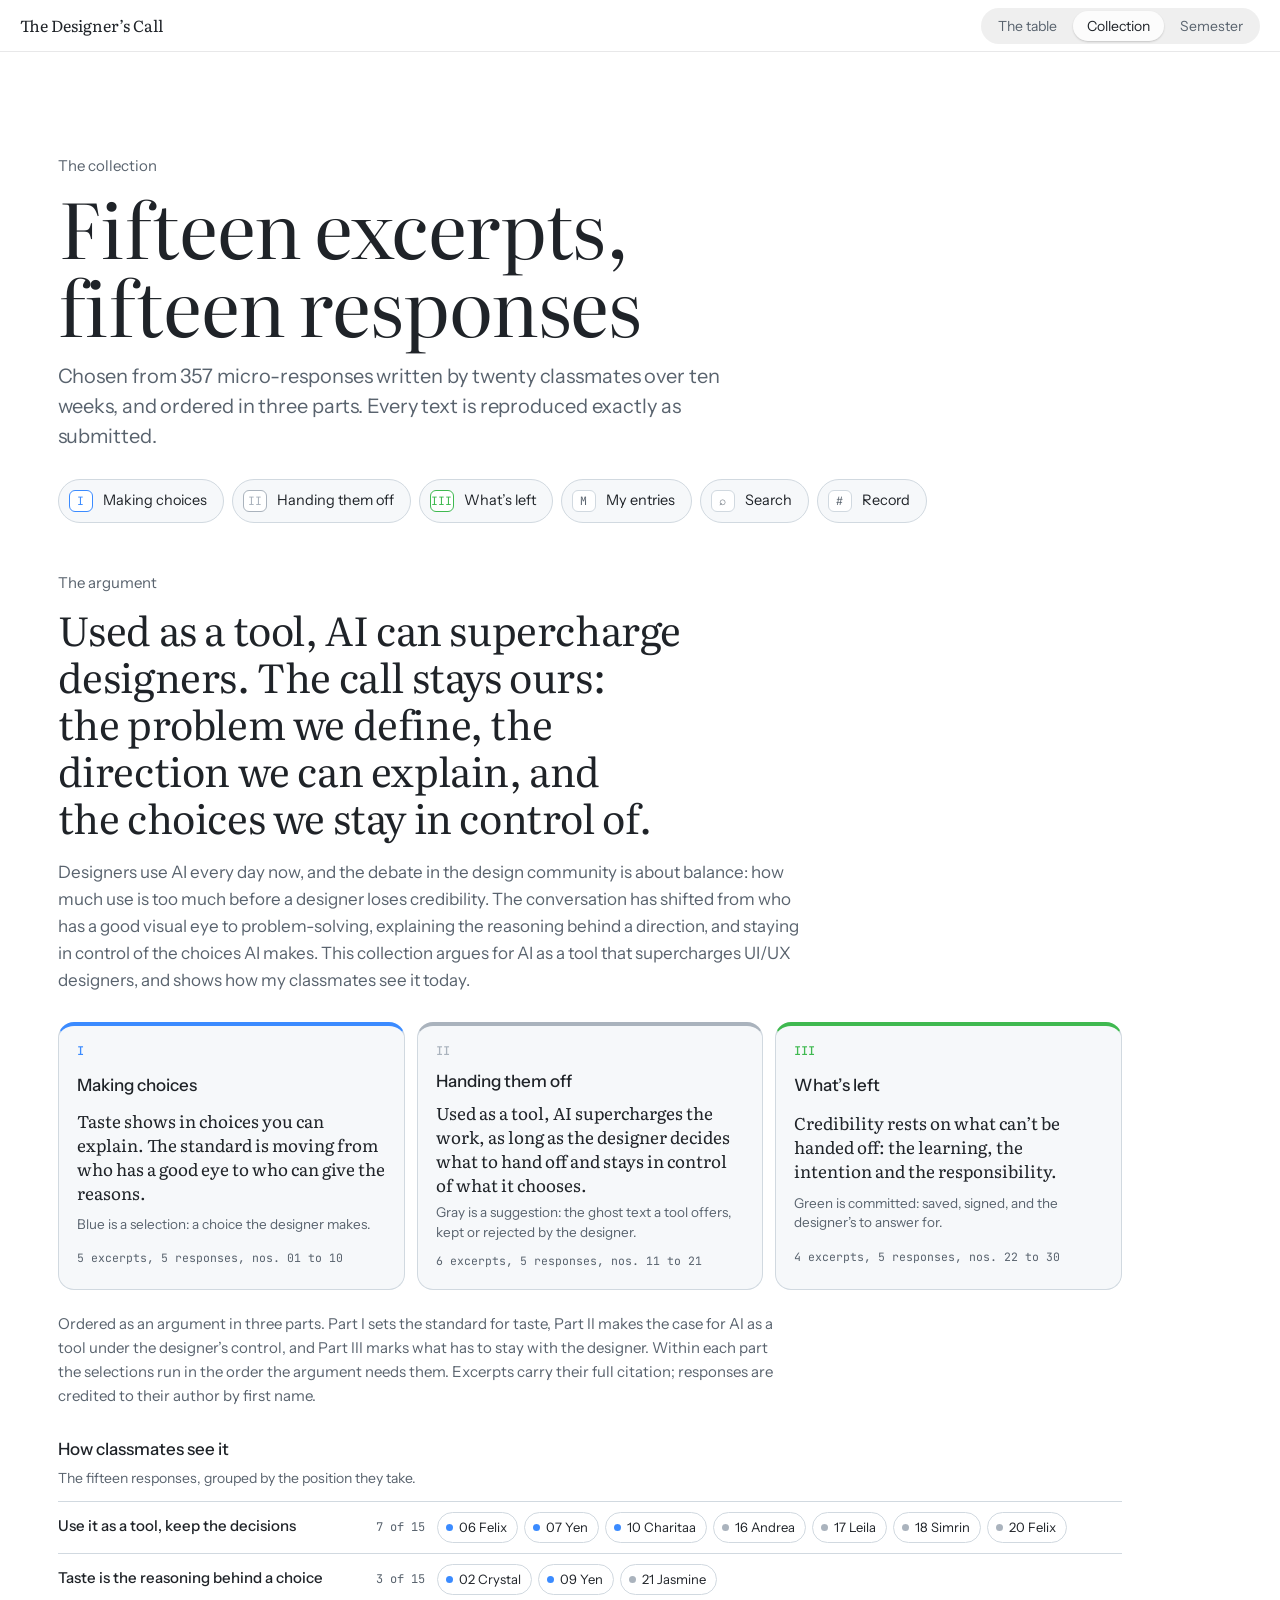
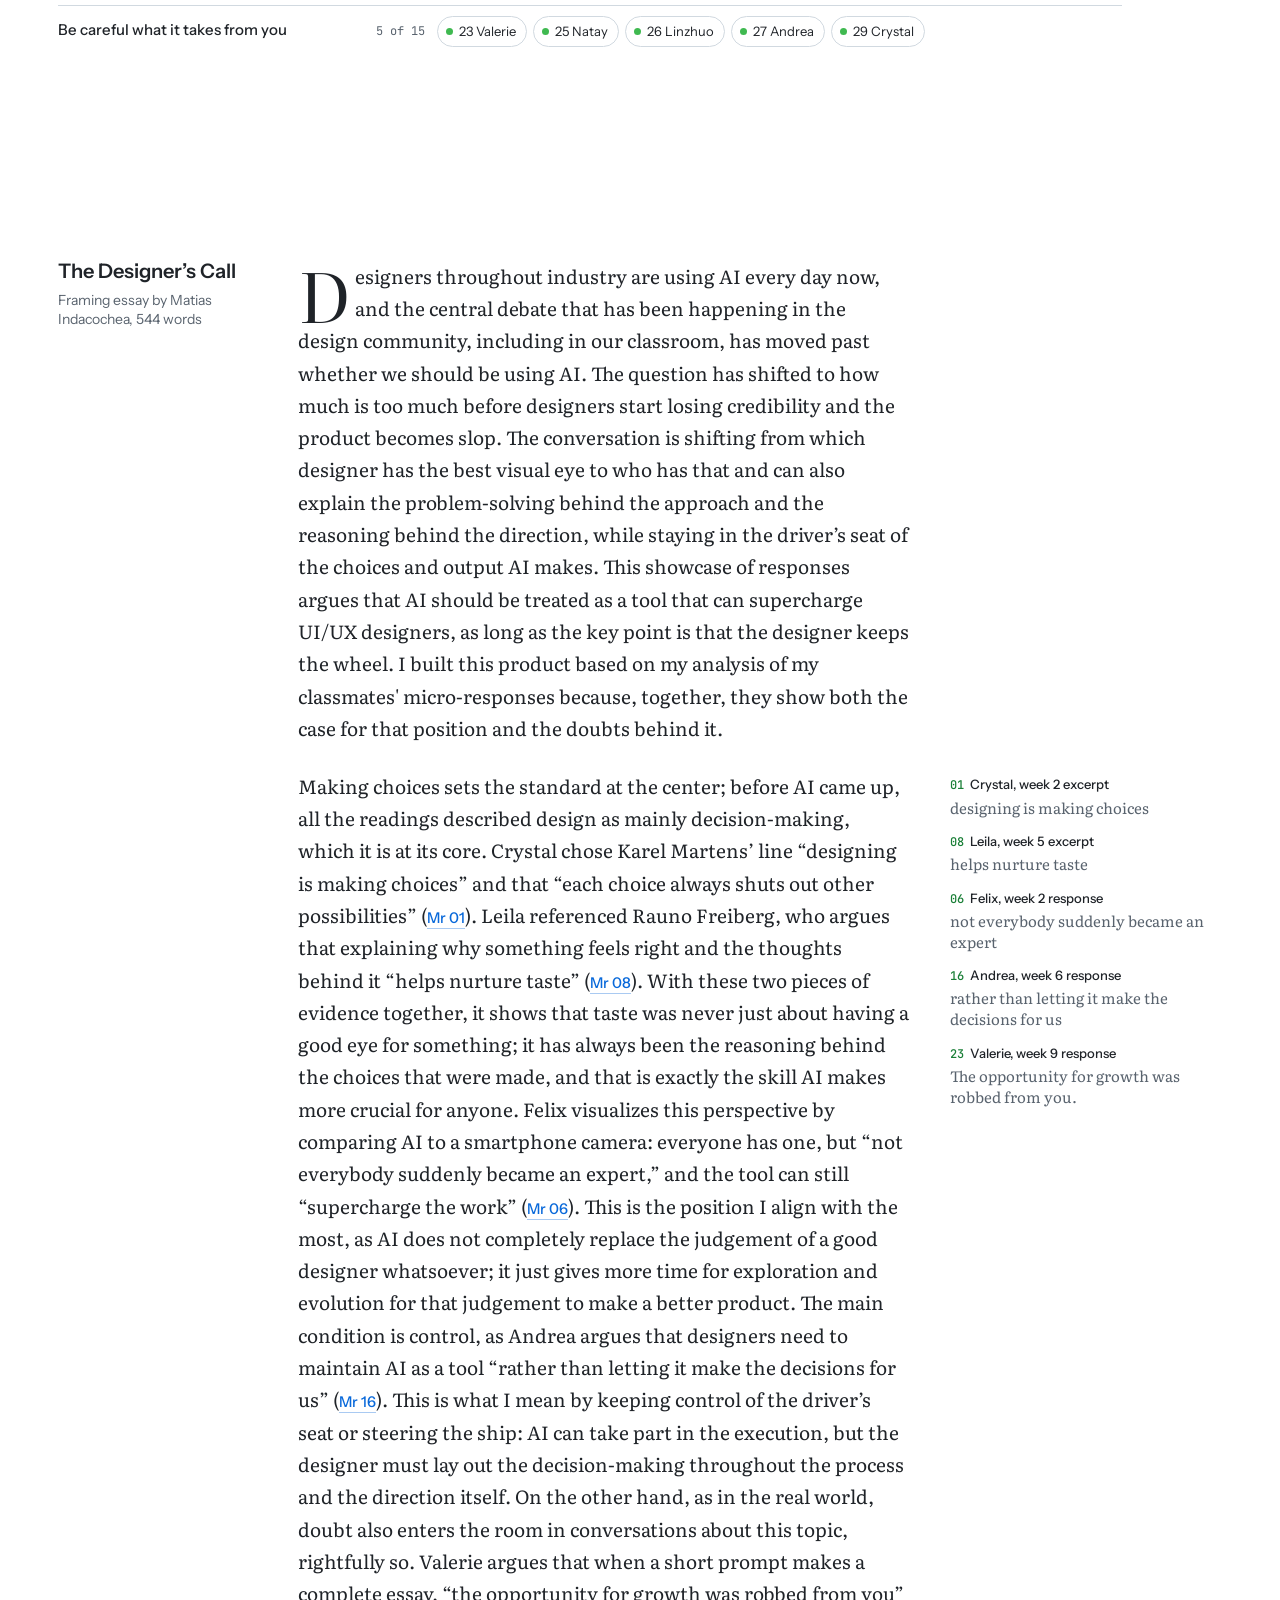
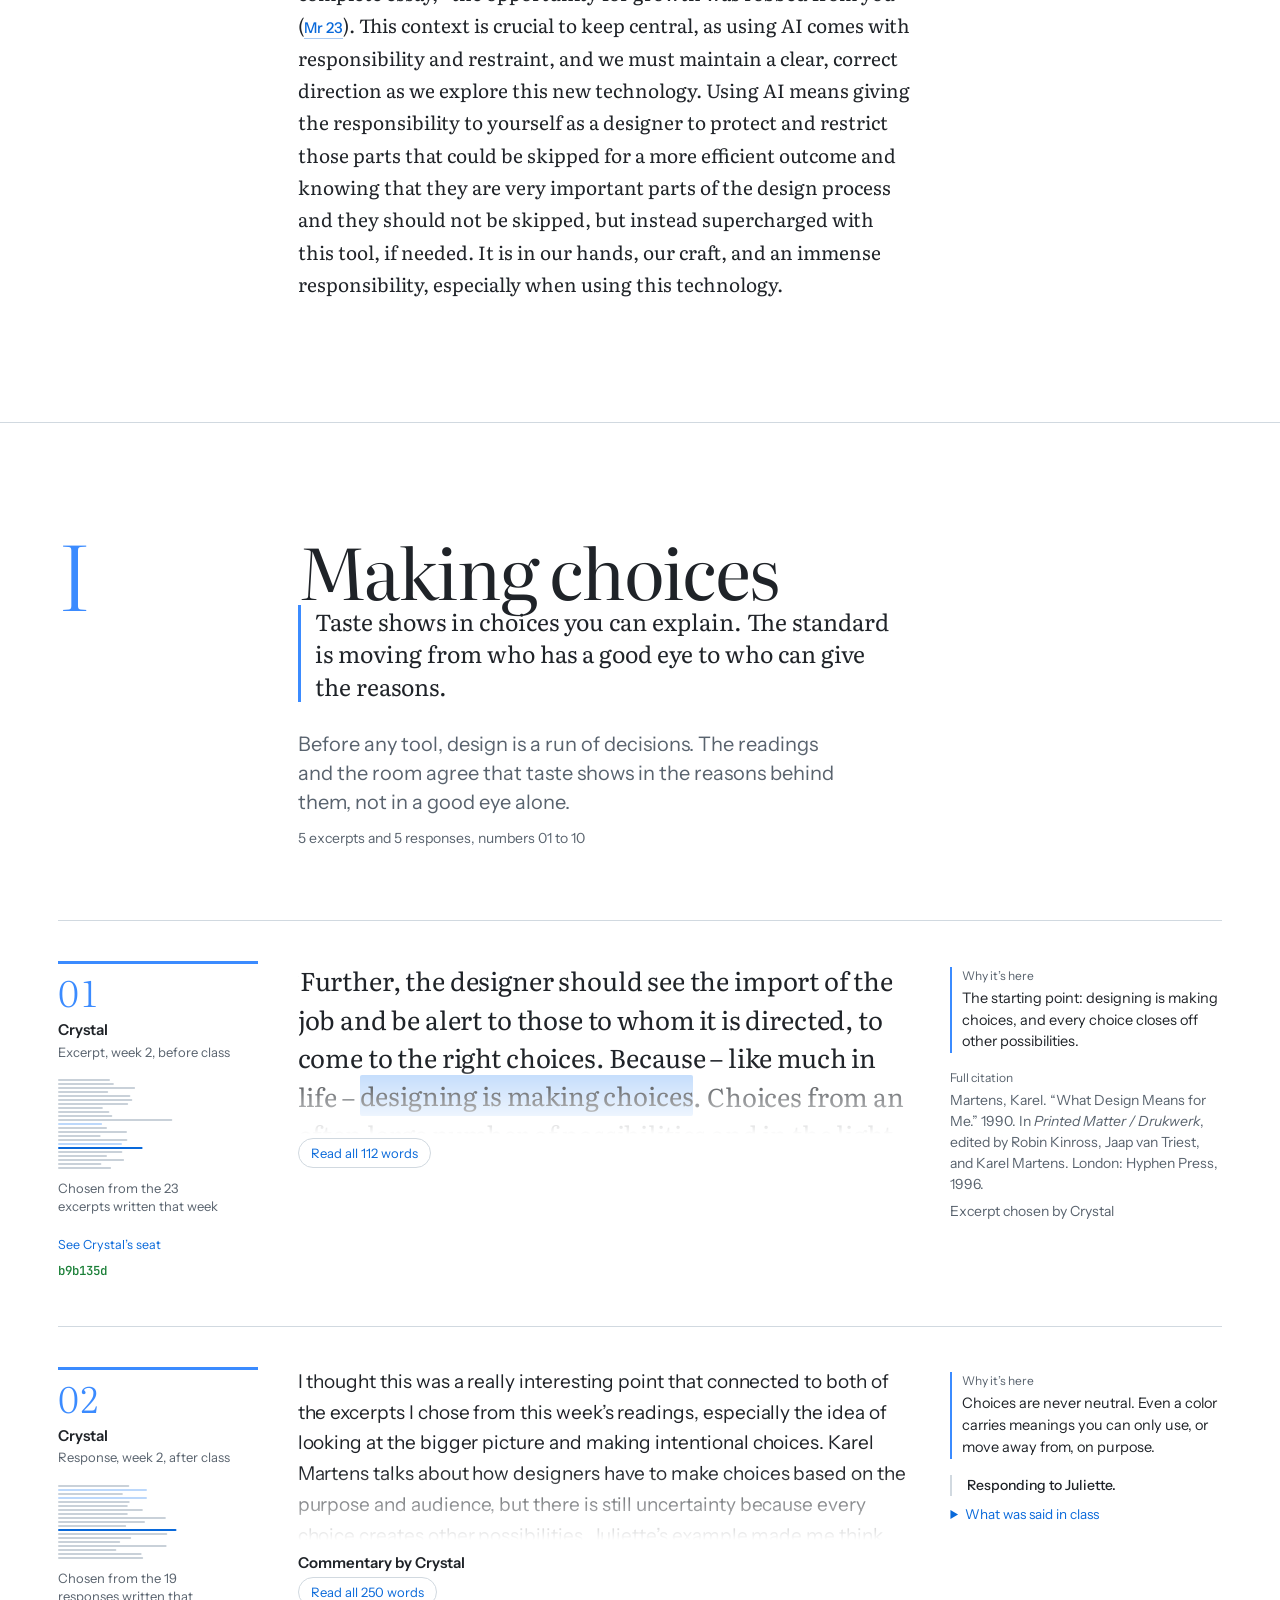
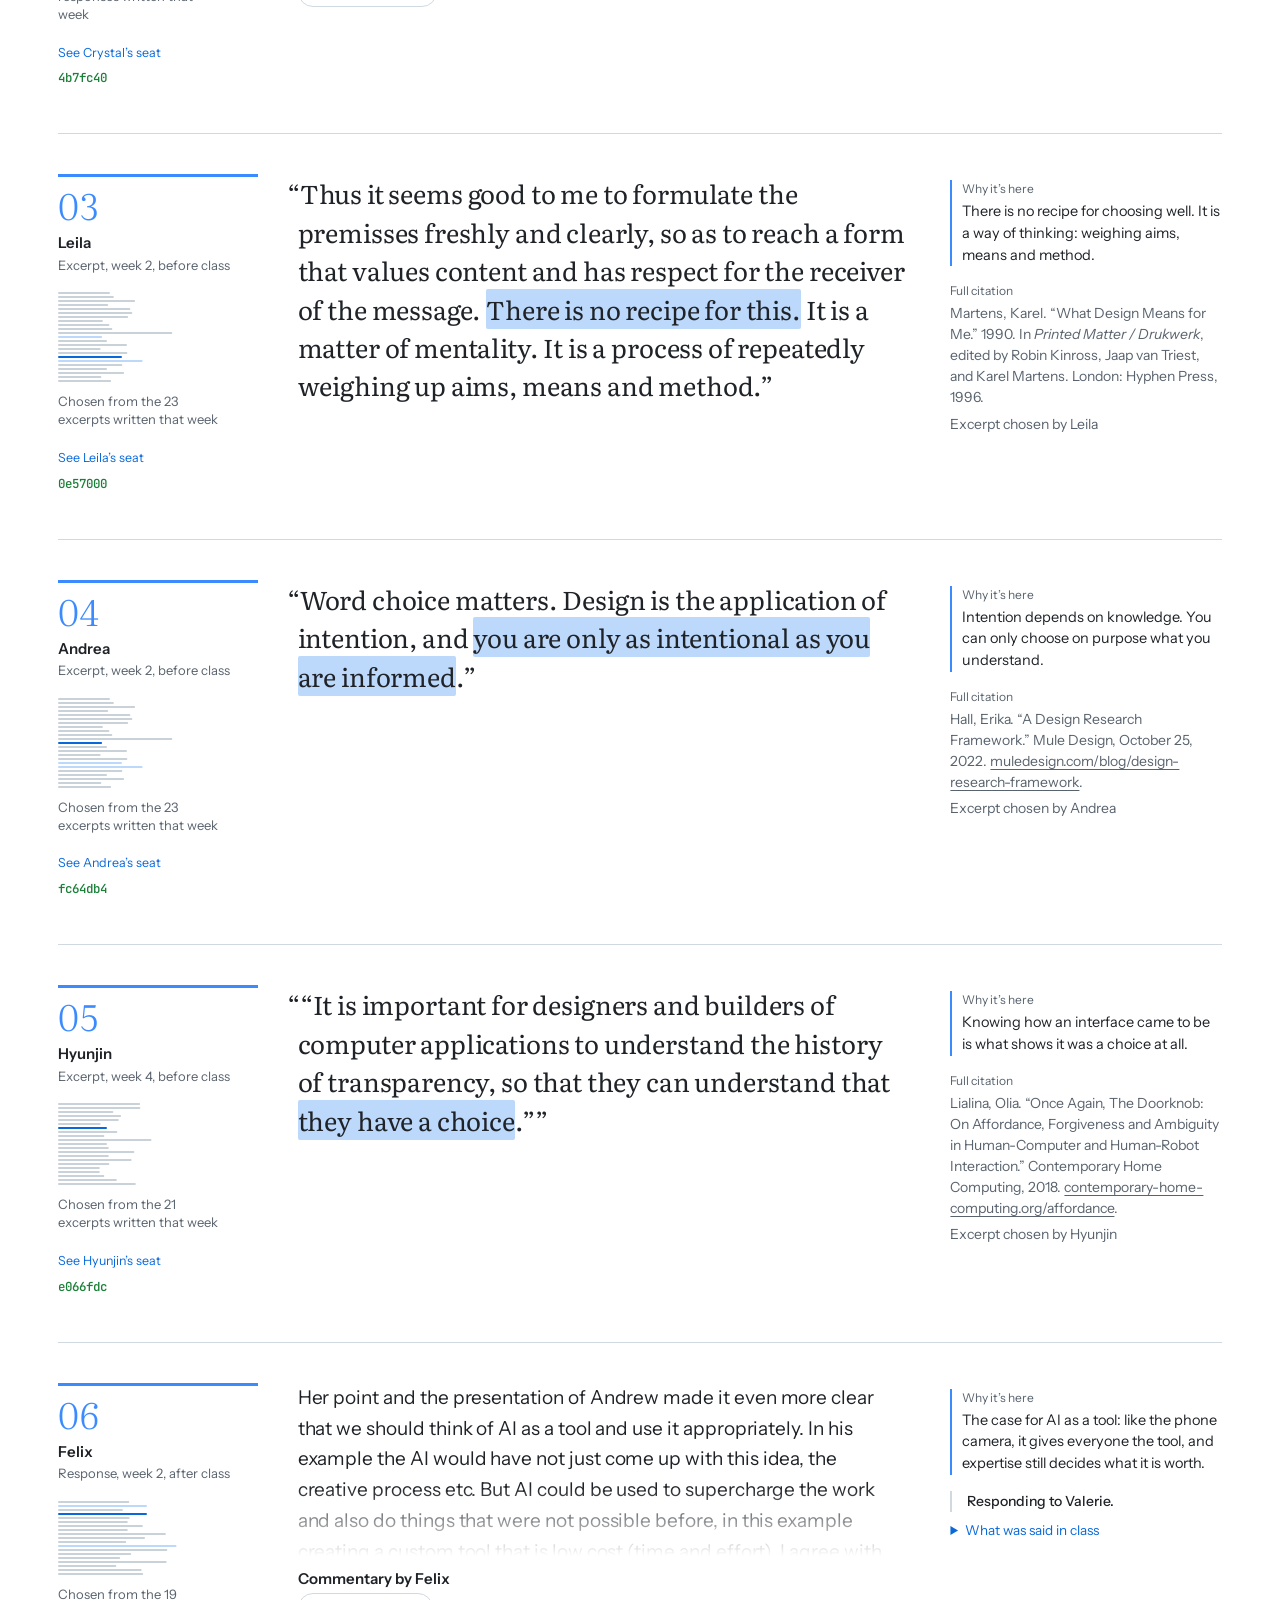
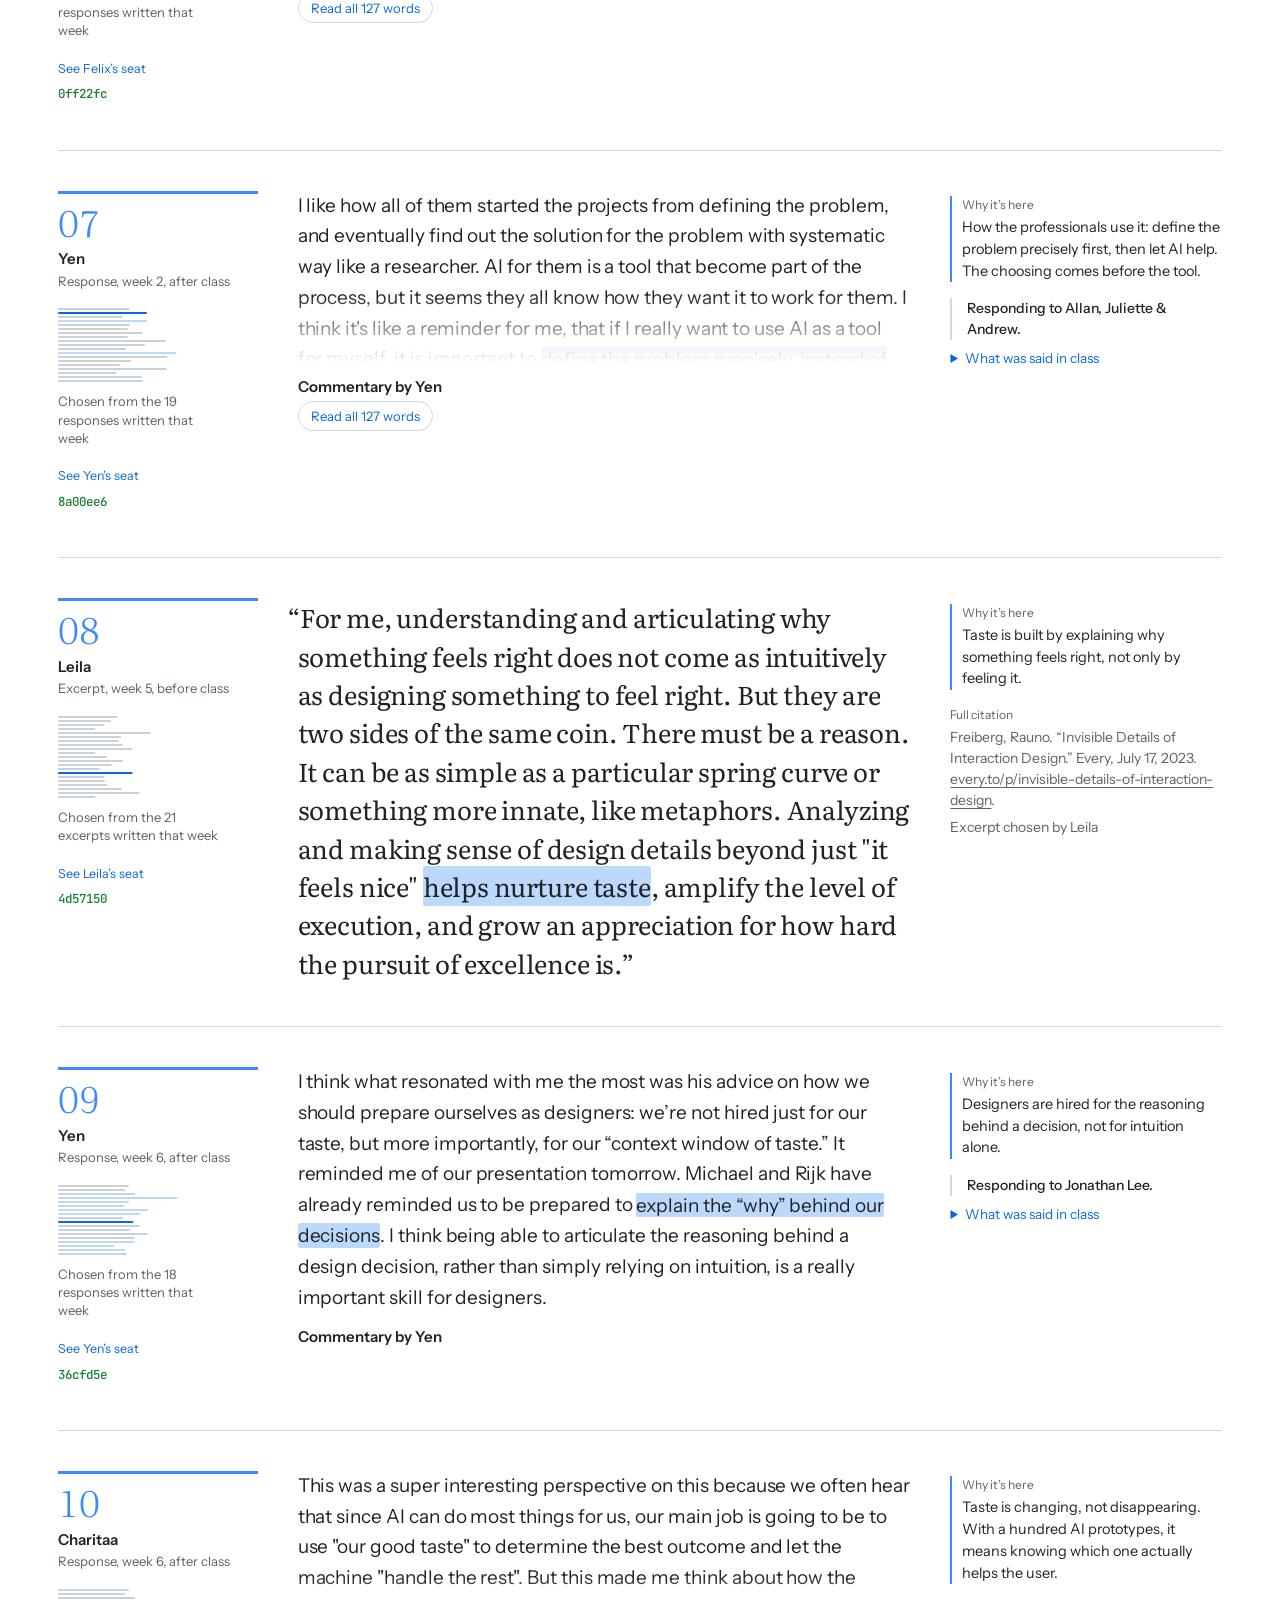
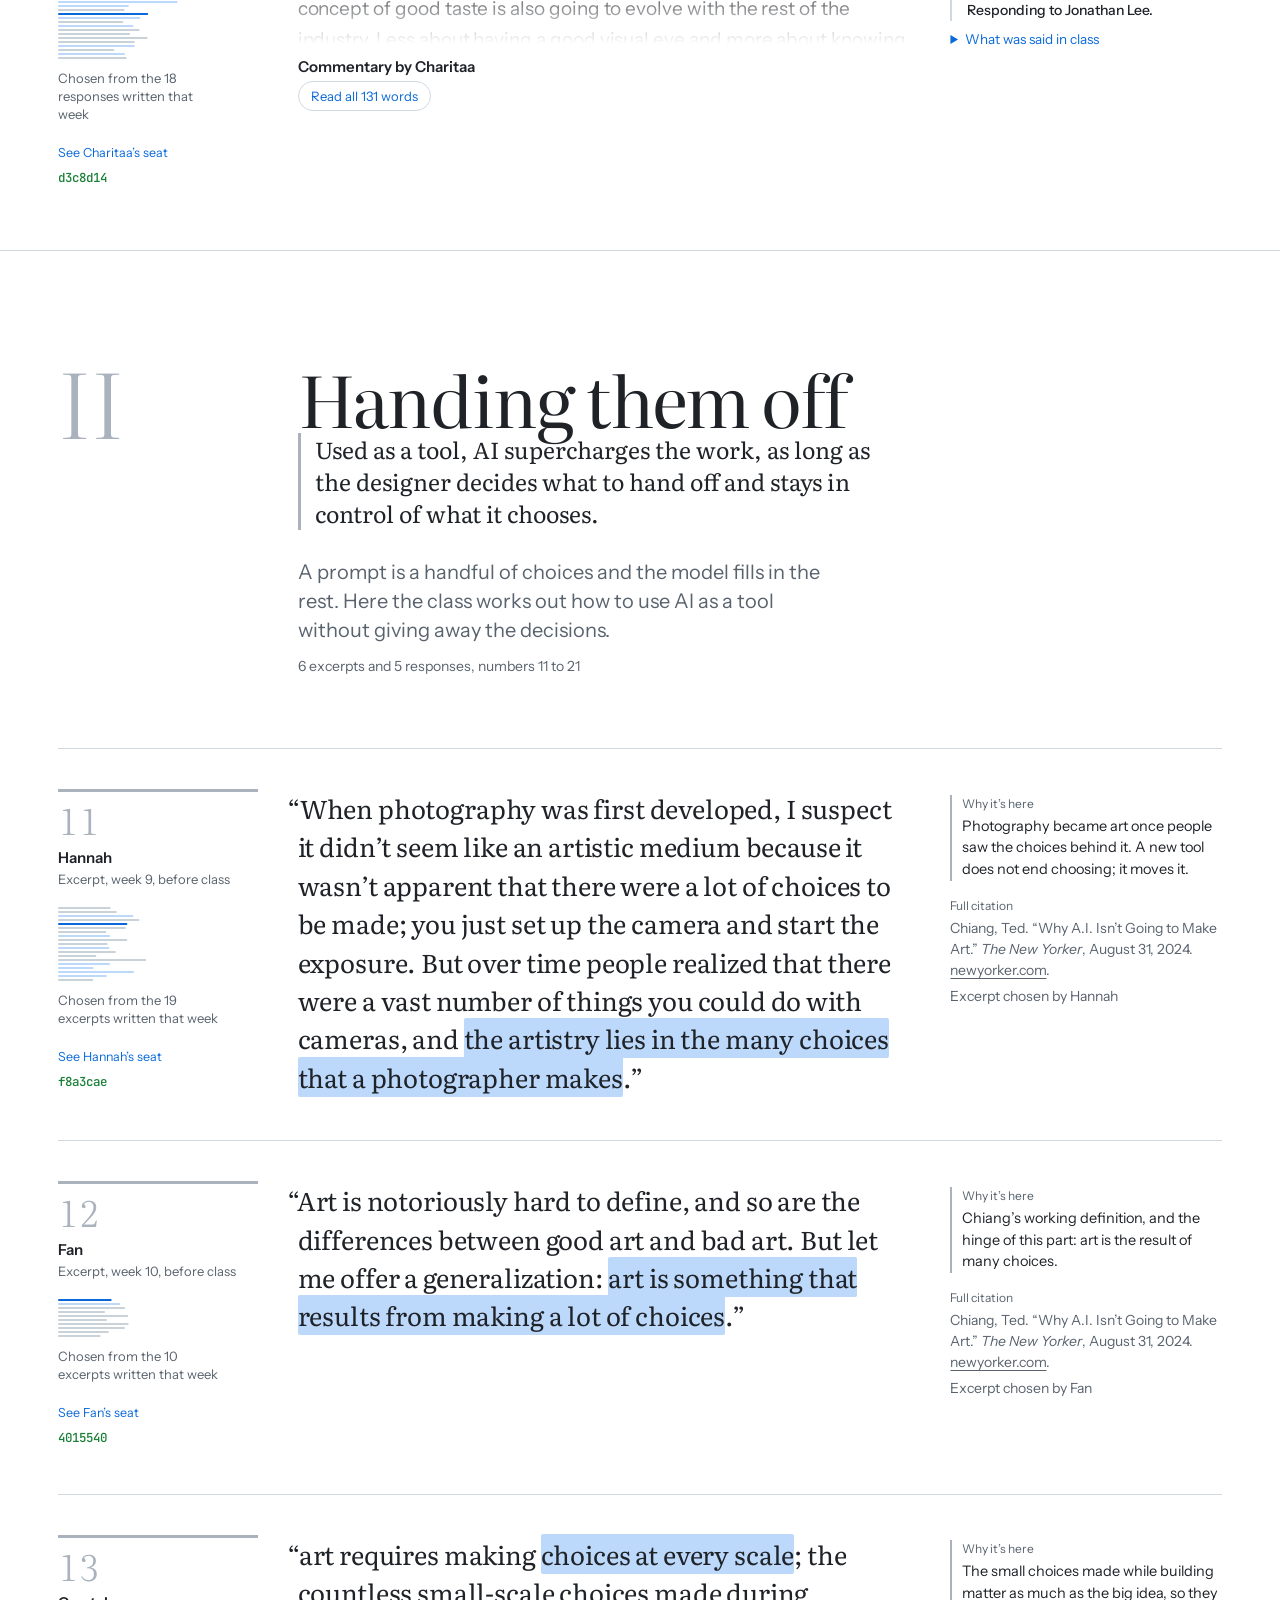
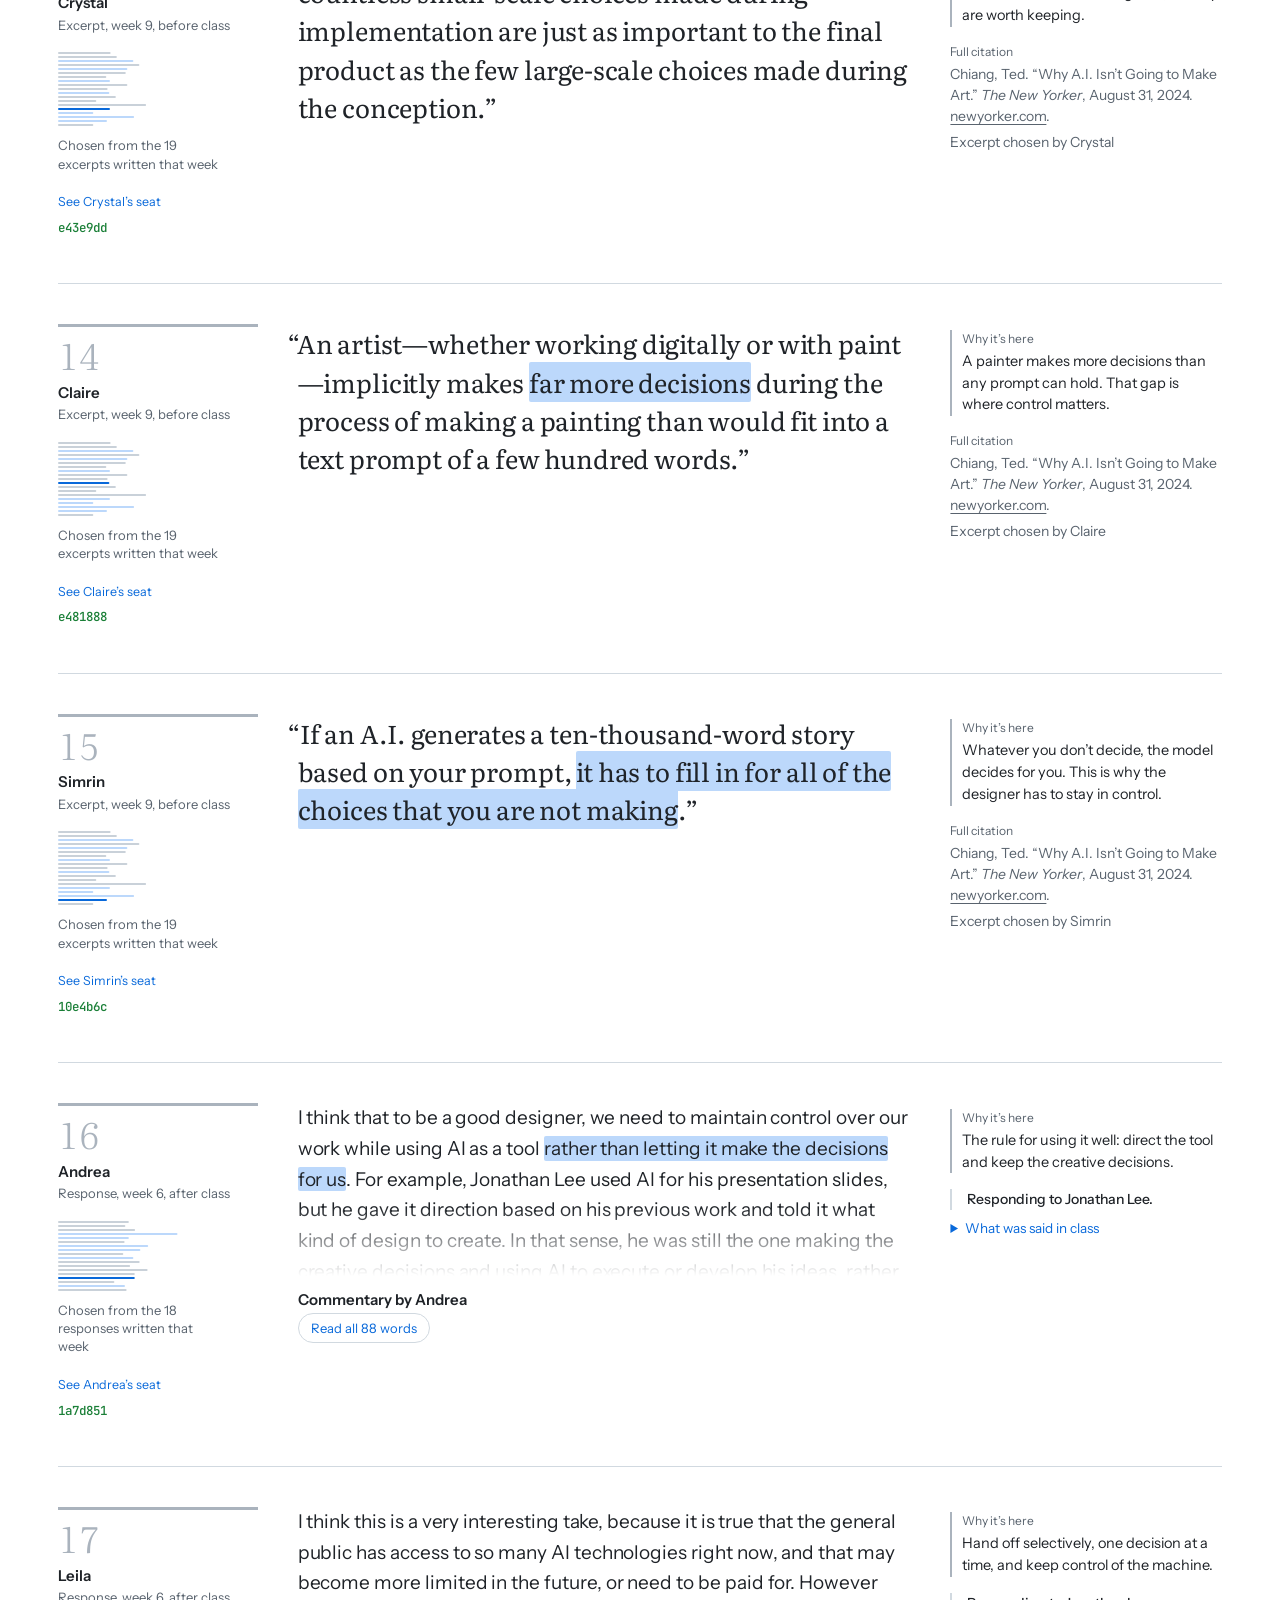
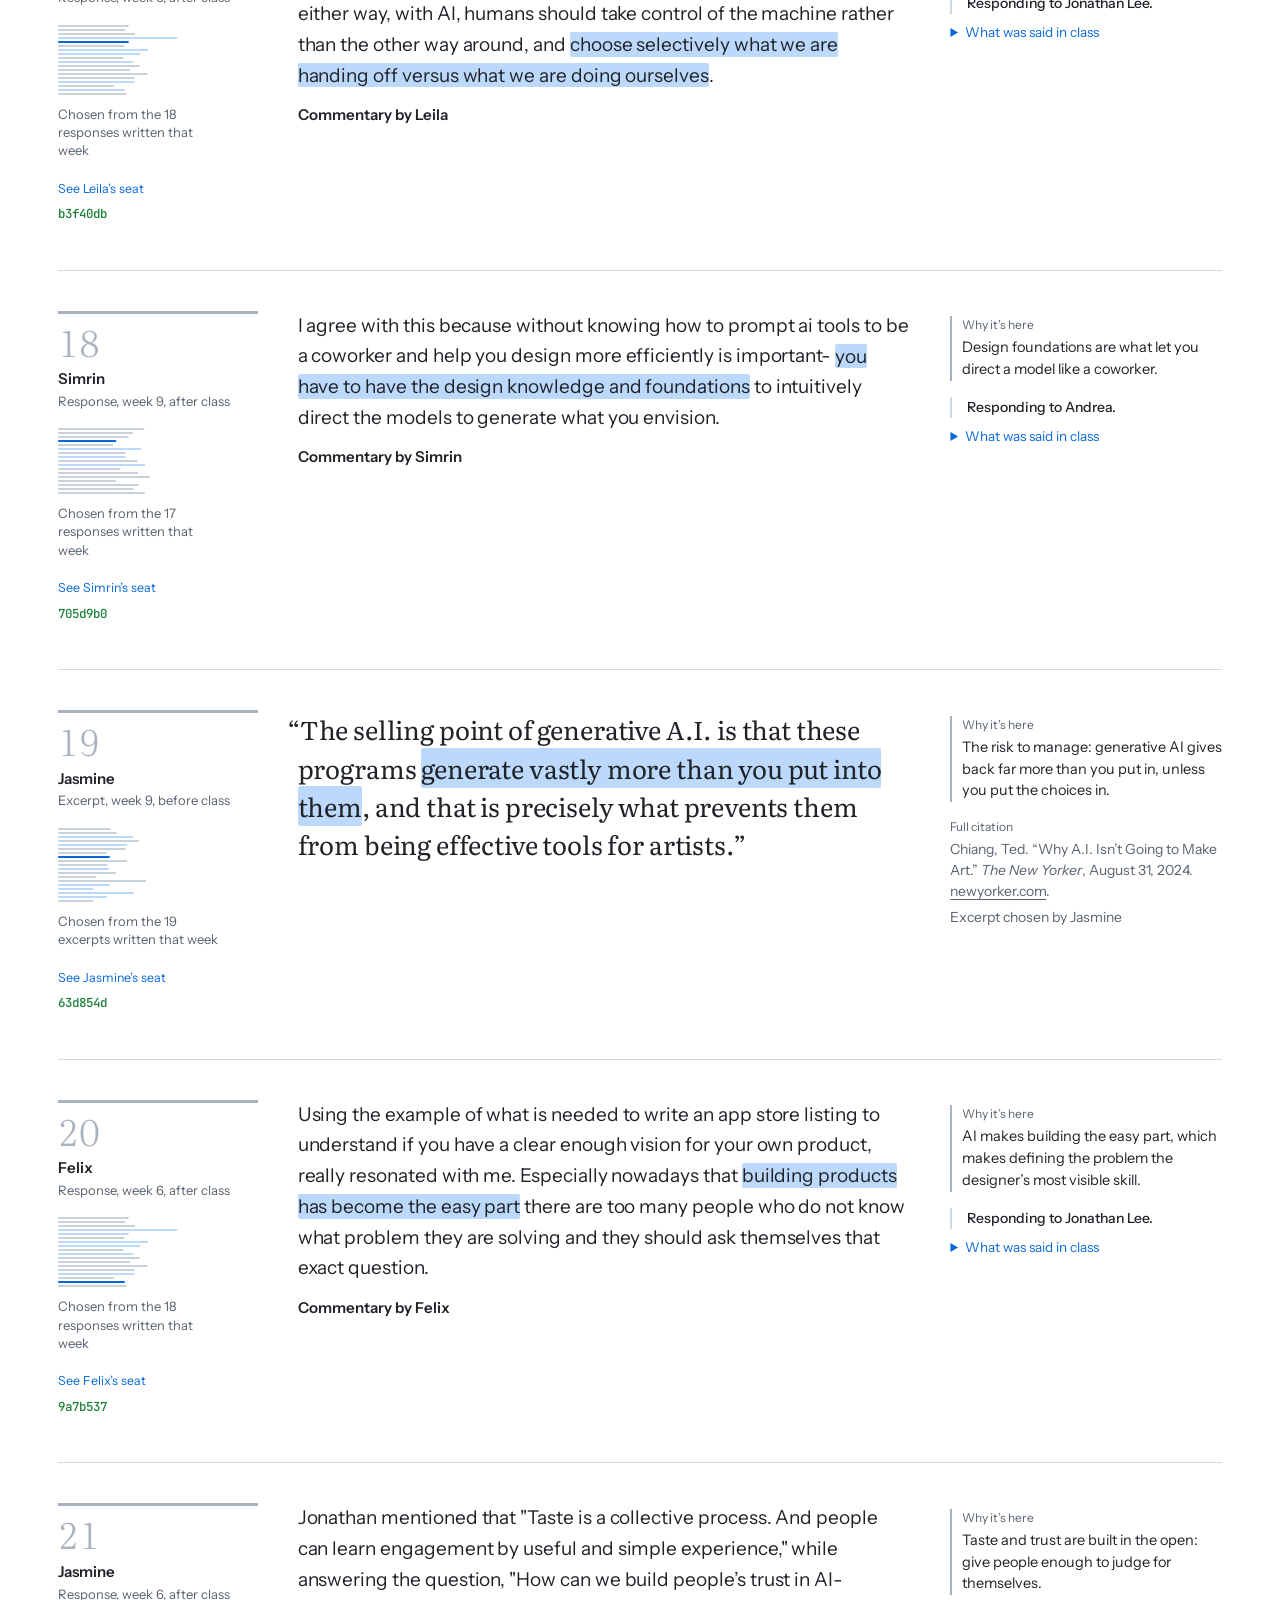
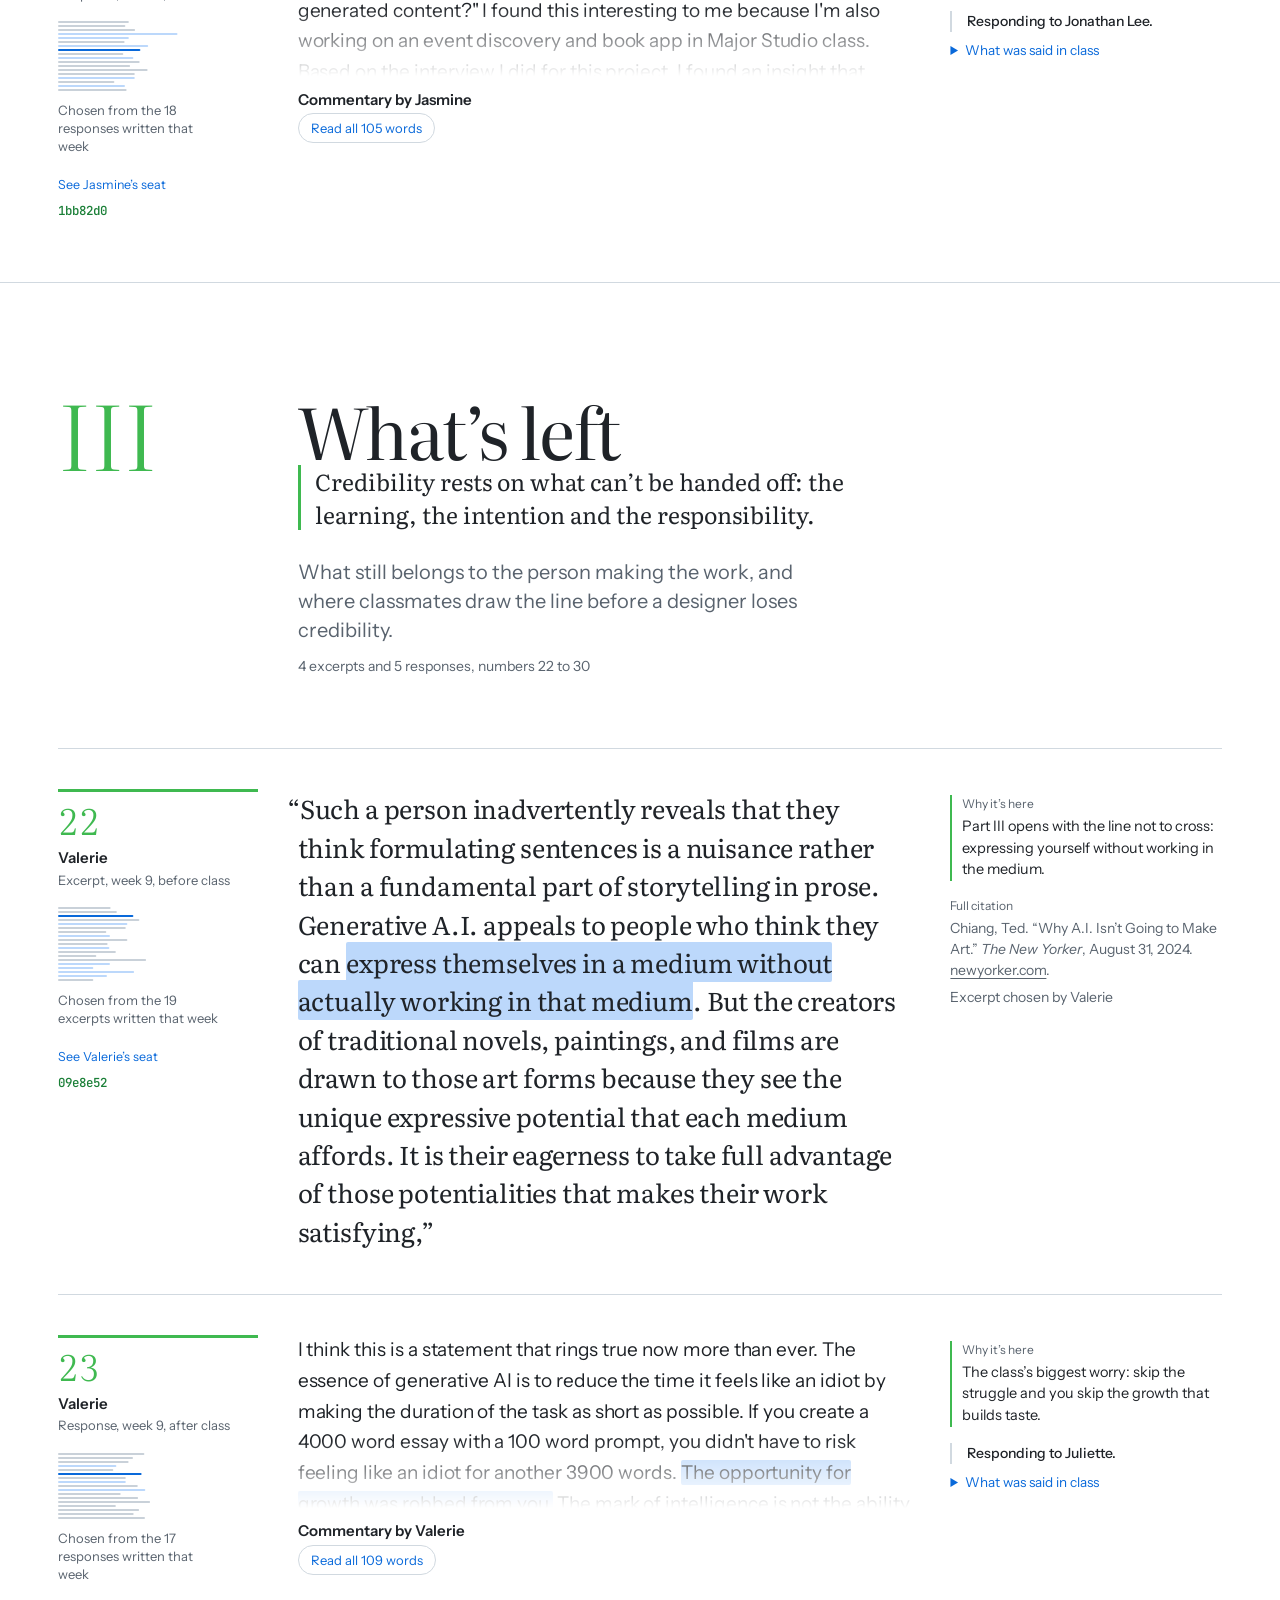
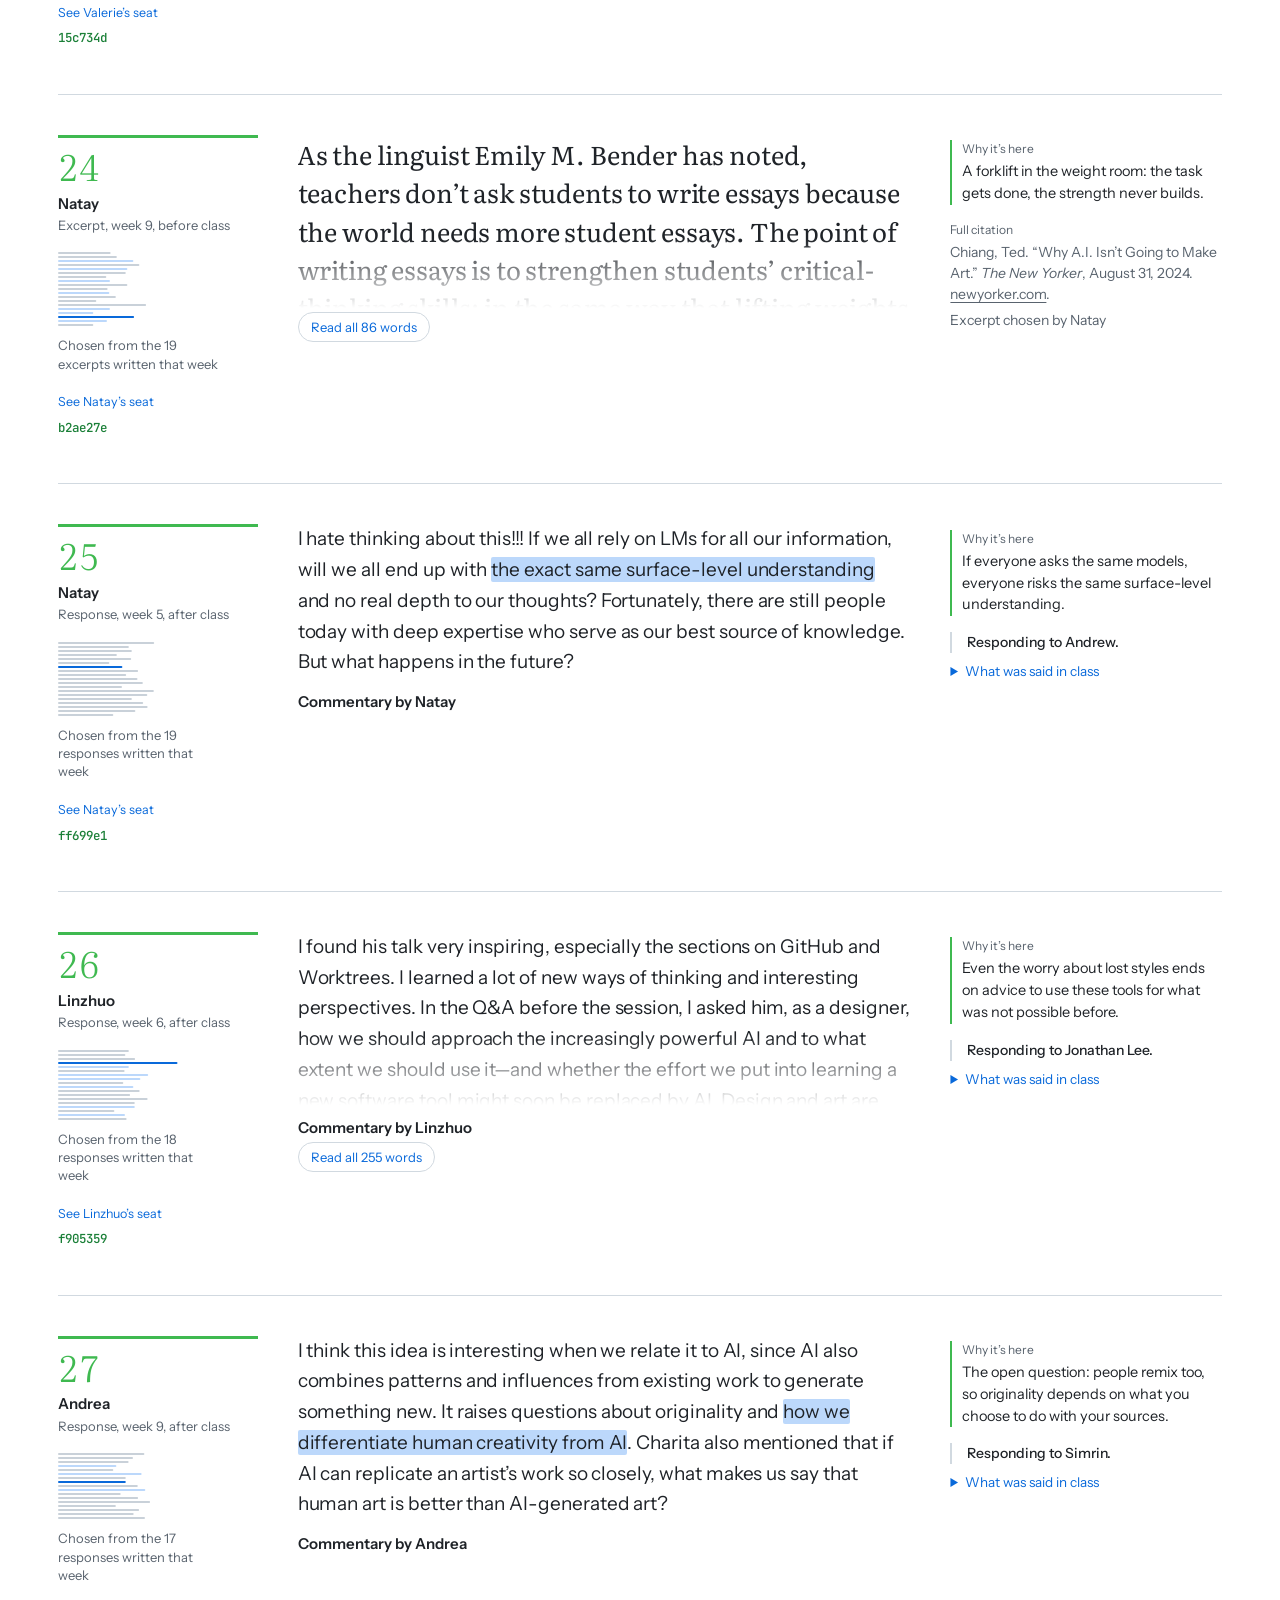
==== commit ed6e3d36: "Publish the framing essay, The Designer's Call Five references (nos. 01, 08, 06, 16, 23), each linke" ====
--- a/collection.html
+++ b/collection.html
@@ -41,9 +41,10 @@
     <div class="stances"><h3>How classmates see it</h3><p>The fifteen responses, grouped by the position they take.</p><ol><li><p class="st-l">Use it as a tool, keep the decisions</p><p class="st-n"><span class="st-c">7 of 15</span><a href="#item-06" style="--pc:#3b8bff">06 Felix</a><a href="#item-07" style="--pc:#3b8bff">07 Yen</a><a href="#item-10" style="--pc:#3b8bff">10 Charitaa</a><a href="#item-16" style="--pc:#aab3bd">16 Andrea</a><a href="#item-17" style="--pc:#aab3bd">17 Leila</a><a href="#item-18" style="--pc:#aab3bd">18 Simrin</a><a href="#item-20" style="--pc:#aab3bd">20 Felix</a></p></li><li><p class="st-l">Taste is the reasoning behind a choice</p><p class="st-n"><span class="st-c">3 of 15</span><a href="#item-02" style="--pc:#3b8bff">02 Crystal</a><a href="#item-09" style="--pc:#3b8bff">09 Yen</a><a href="#item-21" style="--pc:#aab3bd">21 Jasmine</a></p></li><li><p class="st-l">Be careful what it takes from you</p><p class="st-n"><span class="st-c">5 of 15</span><a href="#item-23" style="--pc:#3fb950">23 Valerie</a><a href="#item-25" style="--pc:#3fb950">25 Natay</a><a href="#item-26" style="--pc:#3fb950">26 Linzhuo</a><a href="#item-27" style="--pc:#3fb950">27 Andrea</a><a href="#item-29" style="--pc:#3fb950">29 Crystal</a></p></li></ol></div>
   </section>
 
-  <section class="essay essay--pending" id="essay" aria-labelledby="h-essay">
-    <div class="essay-head"><h2 id="h-essay">Framing essay</h2><p class="essay-meta">In progress</p></div>
-    <div class="essay-body"><div class="para"><p class="placeholder">Matias’s framing essay will appear here. It introduces the three parts below and refers to the selections by number.</p><aside class="sidenotes" aria-hidden="true"></aside></div></div>
+  <section class="essay" id="essay" aria-labelledby="h-essay">
+    <div class="essay-head"><h2 id="h-essay">The Designer’s Call</h2><p class="essay-meta">Framing essay by Matias Indacochea, 544 words</p></div>
+    <div class="essay-body"><div class="para"><p>Designers throughout industry are using AI every day now, and the central debate that has been happening in the design community, including in our classroom, has moved past whether we should be using AI. The question has shifted to how much is too much before designers start losing credibility and the product becomes slop. The conversation is shifting from which designer has the best visual eye to who has that and can also explain the problem-solving behind the approach and the reasoning behind the direction, while staying in the driver’s seat of the choices and output AI makes. This showcase of responses argues that AI should be treated as a tool that can supercharge UI/UX designers, as long as the key point is that the designer keeps the wheel. I built this product based on my analysis of my classmates' micro-responses because, together, they show both the case for that position and the doubts behind it.</p><aside class="sidenotes" aria-hidden="true"></aside></div>
+<div class="para"><p>Making choices sets the standard at the center; before AI came up, all the readings described design as mainly decision-making, which it is at its core. Crystal chose Karel Martens’ line “designing is making choices” and that “each choice always shuts out other possibilities” (<a class="ref" href="#item-01" data-ref="01">Mr 01</a>). Leila referenced Rauno Freiberg, who argues that explaining why something feels right and the thoughts behind it “helps nurture taste” (<a class="ref" href="#item-08" data-ref="08">Mr 08</a>). With these two pieces of evidence together, it shows that taste was never just about having a good eye for something; it has always been the reasoning behind the choices that were made, and that is exactly the skill AI makes more crucial for anyone. Felix visualizes this perspective by comparing AI to a smartphone camera: everyone has one, but “not everybody suddenly became an expert,” and the tool can still “supercharge the work” (<a class="ref" href="#item-06" data-ref="06">Mr 06</a>). This is the position I align with the most, as AI does not completely replace the judgement of a good designer whatsoever; it just gives more time for exploration and evolution for that judgement to make a better product. The main condition is control, as Andrea argues that designers need to maintain AI as a tool “rather than letting it make the decisions for us” (<a class="ref" href="#item-16" data-ref="16">Mr 16</a>). This is what I mean by keeping control of the driver’s seat or steering the ship: AI can take part in the execution, but the designer must lay out the decision-making throughout the process and the direction itself. On the other hand, as in the real world, doubt also enters the room in conversations about this topic, rightfully so. Valerie argues that when a short prompt makes a complete essay, “the opportunity for growth was robbed from you” (<a class="ref" href="#item-23" data-ref="23">Mr 23</a>). This context is crucial to keep central, as using AI comes with responsibility and restraint, and we must maintain a clear, correct direction as we explore this new technology. Using AI means giving the responsibility to yourself as a designer to protect and restrict those parts that could be skipped for a more efficient outcome and knowing that they are very important parts of the design process and they should not be skipped, but instead supercharged with this tool, if needed. It is in our hands, our craft, and an immense responsibility, especially when using this technology.</p><aside class="sidenotes" aria-label="Selections cited in this paragraph"><ol><li><a href="#item-01"><span class="sn-id">01</span> Crystal, week 2 excerpt</a><span class="sn-q">designing is making choices</span></li><li><a href="#item-08"><span class="sn-id">08</span> Leila, week 5 excerpt</a><span class="sn-q">helps nurture taste</span></li><li><a href="#item-06"><span class="sn-id">06</span> Felix, week 2 response</a><span class="sn-q">not everybody suddenly became an expert</span></li><li><a href="#item-16"><span class="sn-id">16</span> Andrea, week 6 response</a><span class="sn-q">rather than letting it make the decisions for us</span></li><li><a href="#item-23"><span class="sn-id">23</span> Valerie, week 9 response</a><span class="sn-q">The opportunity for growth was robbed from you.</span></li></ol></aside></div></div>
   </section>
 
   <div class="collection" id="collection">
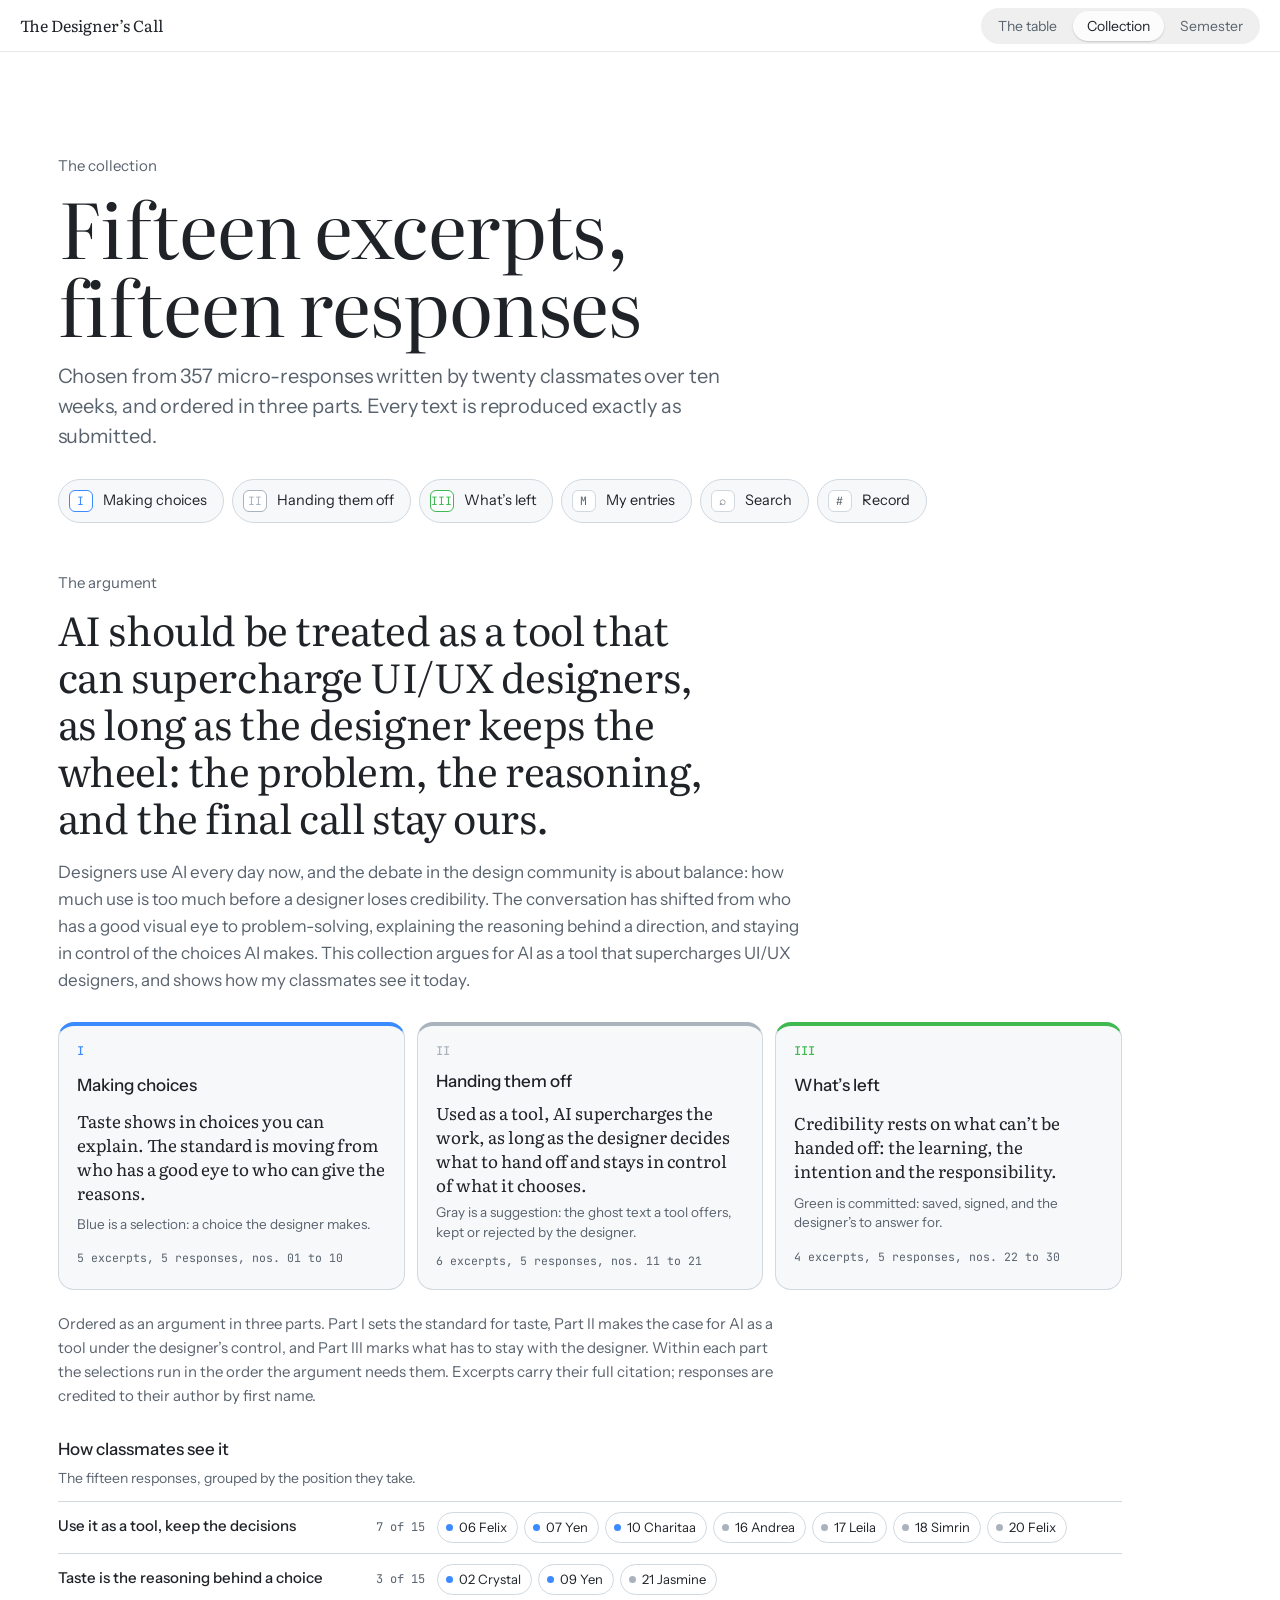
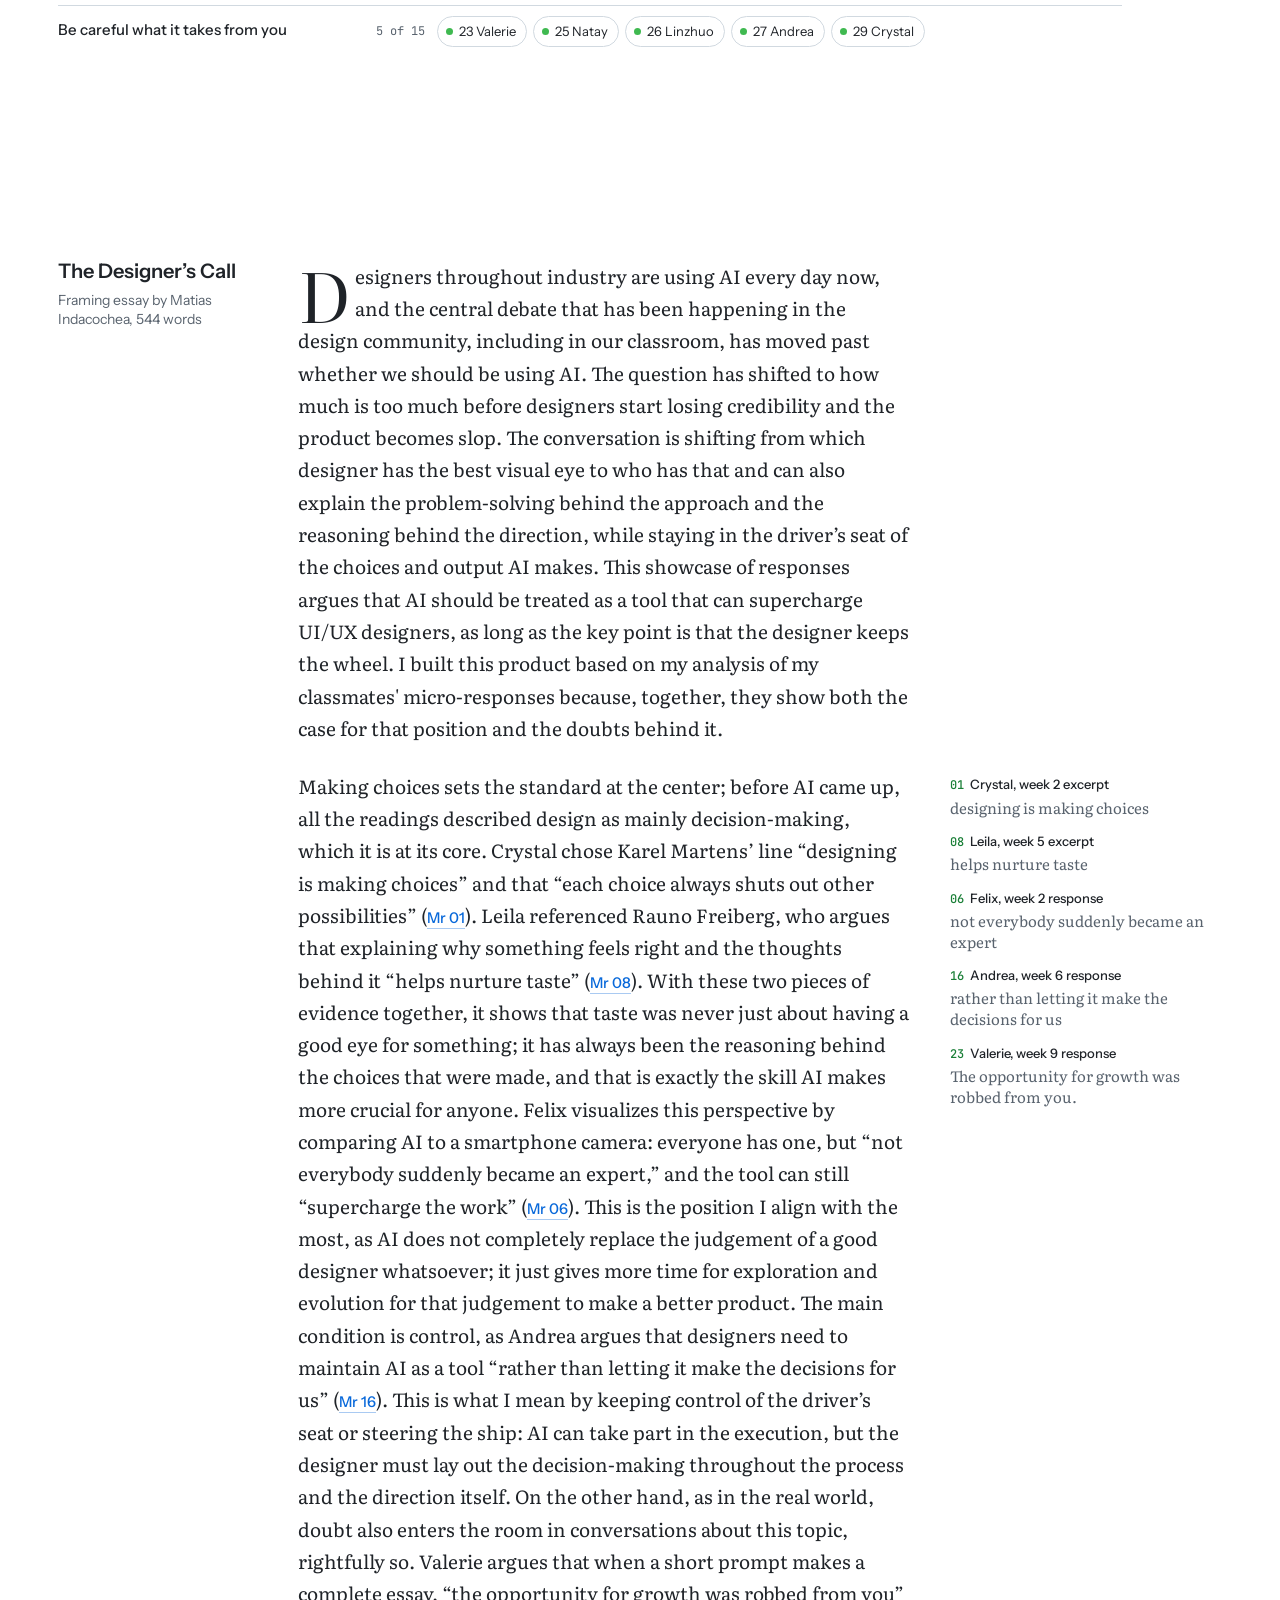
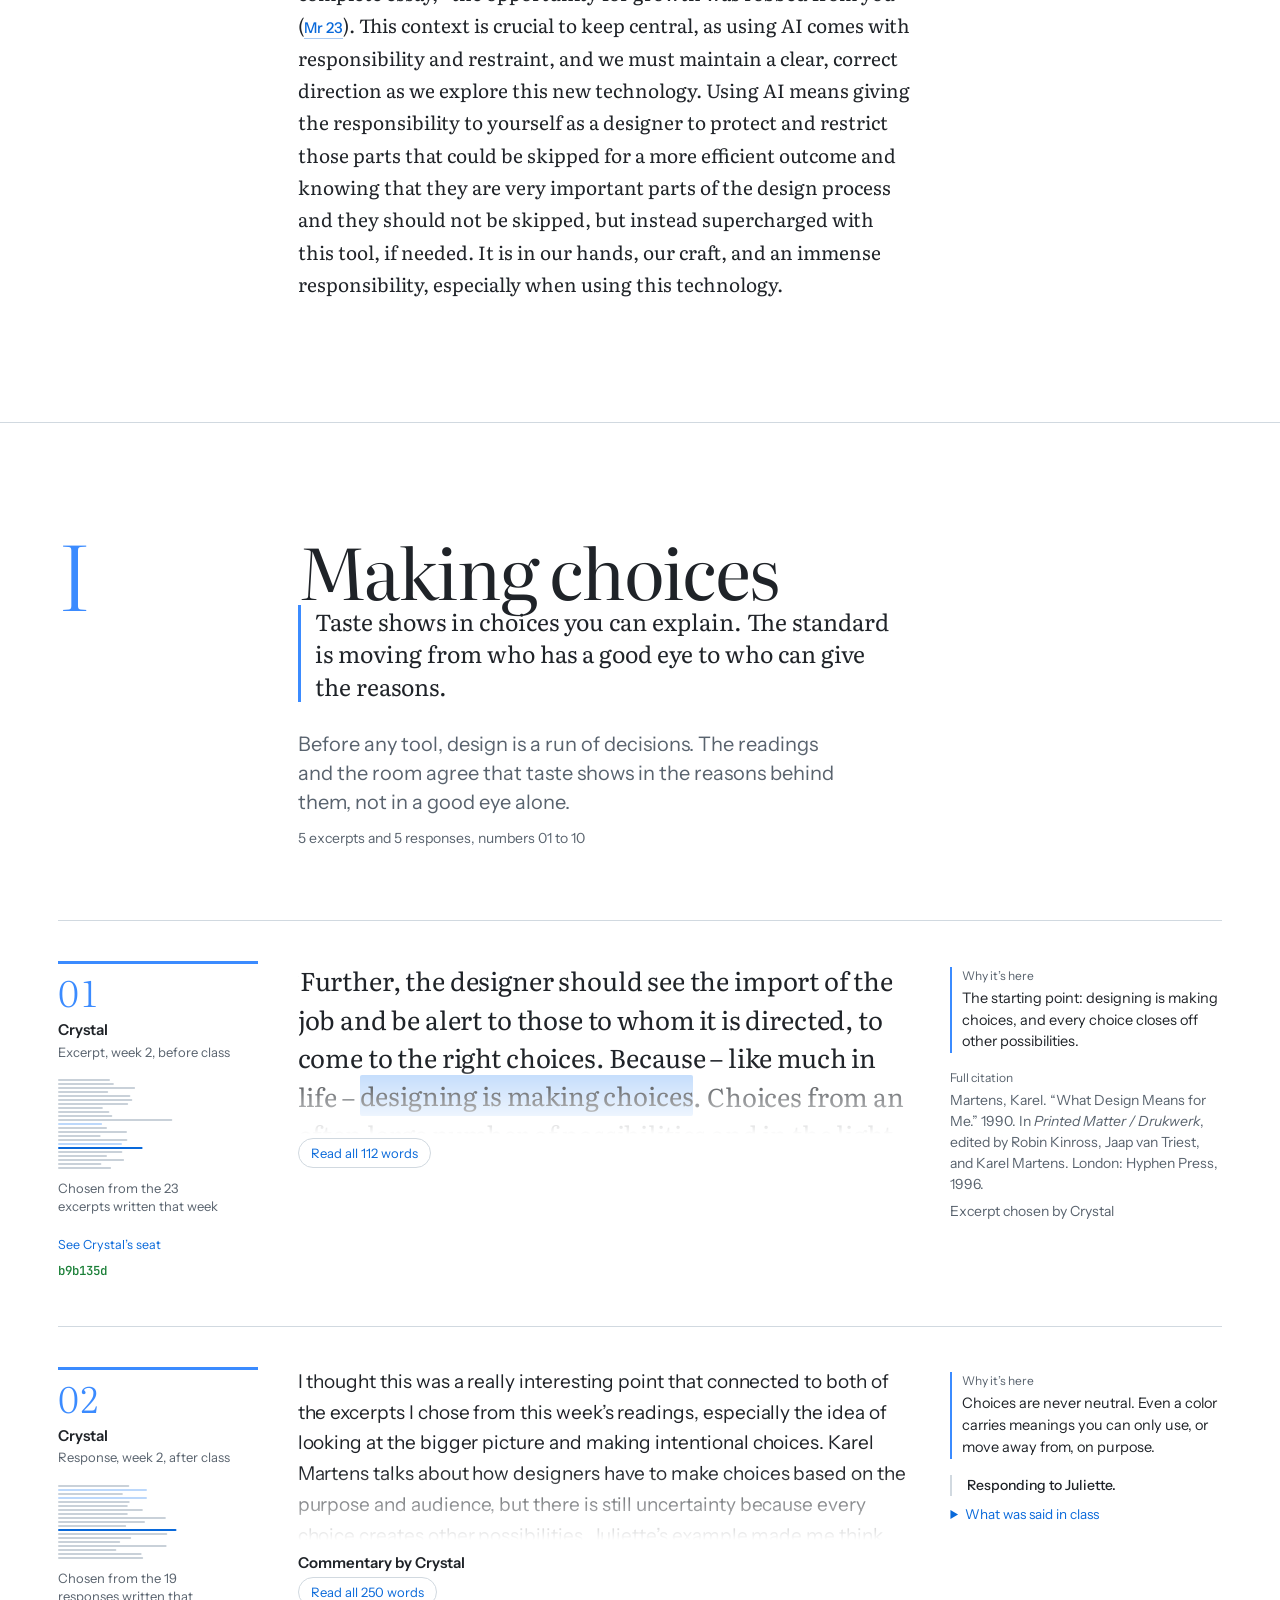
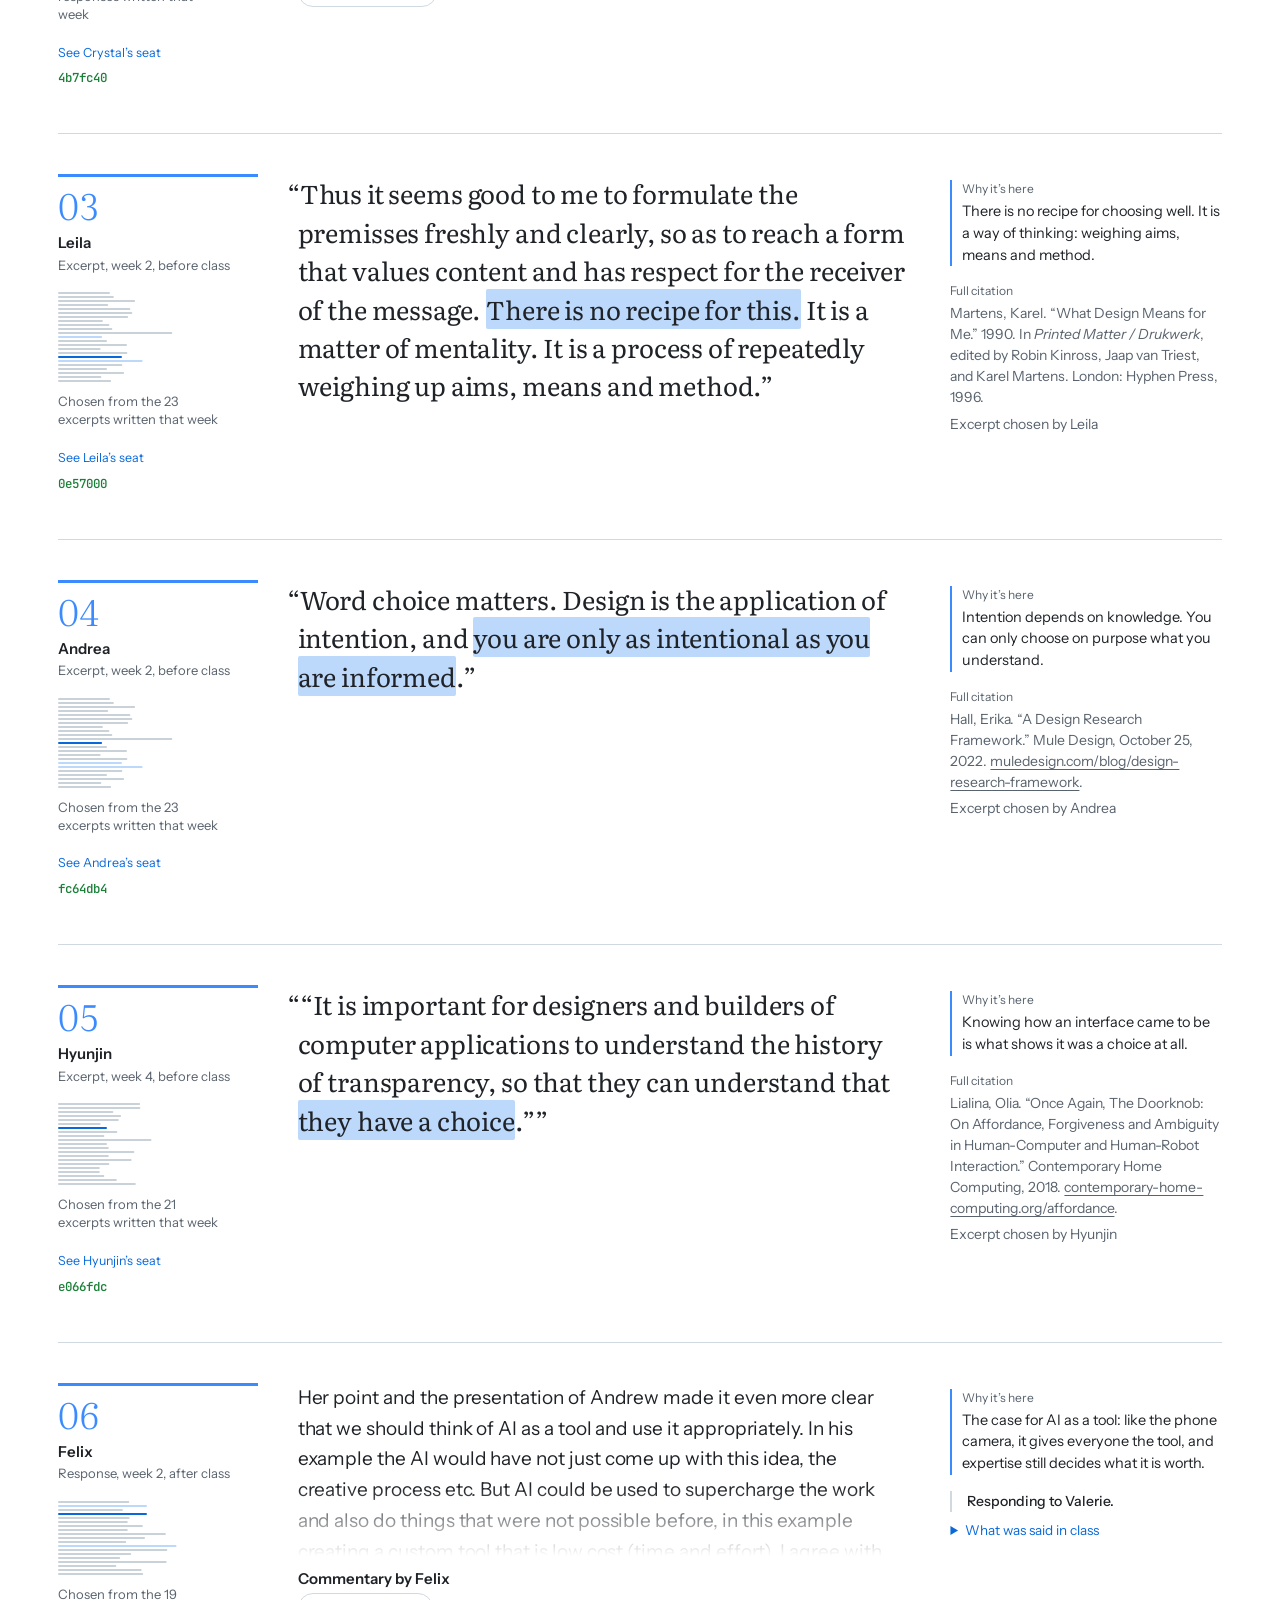
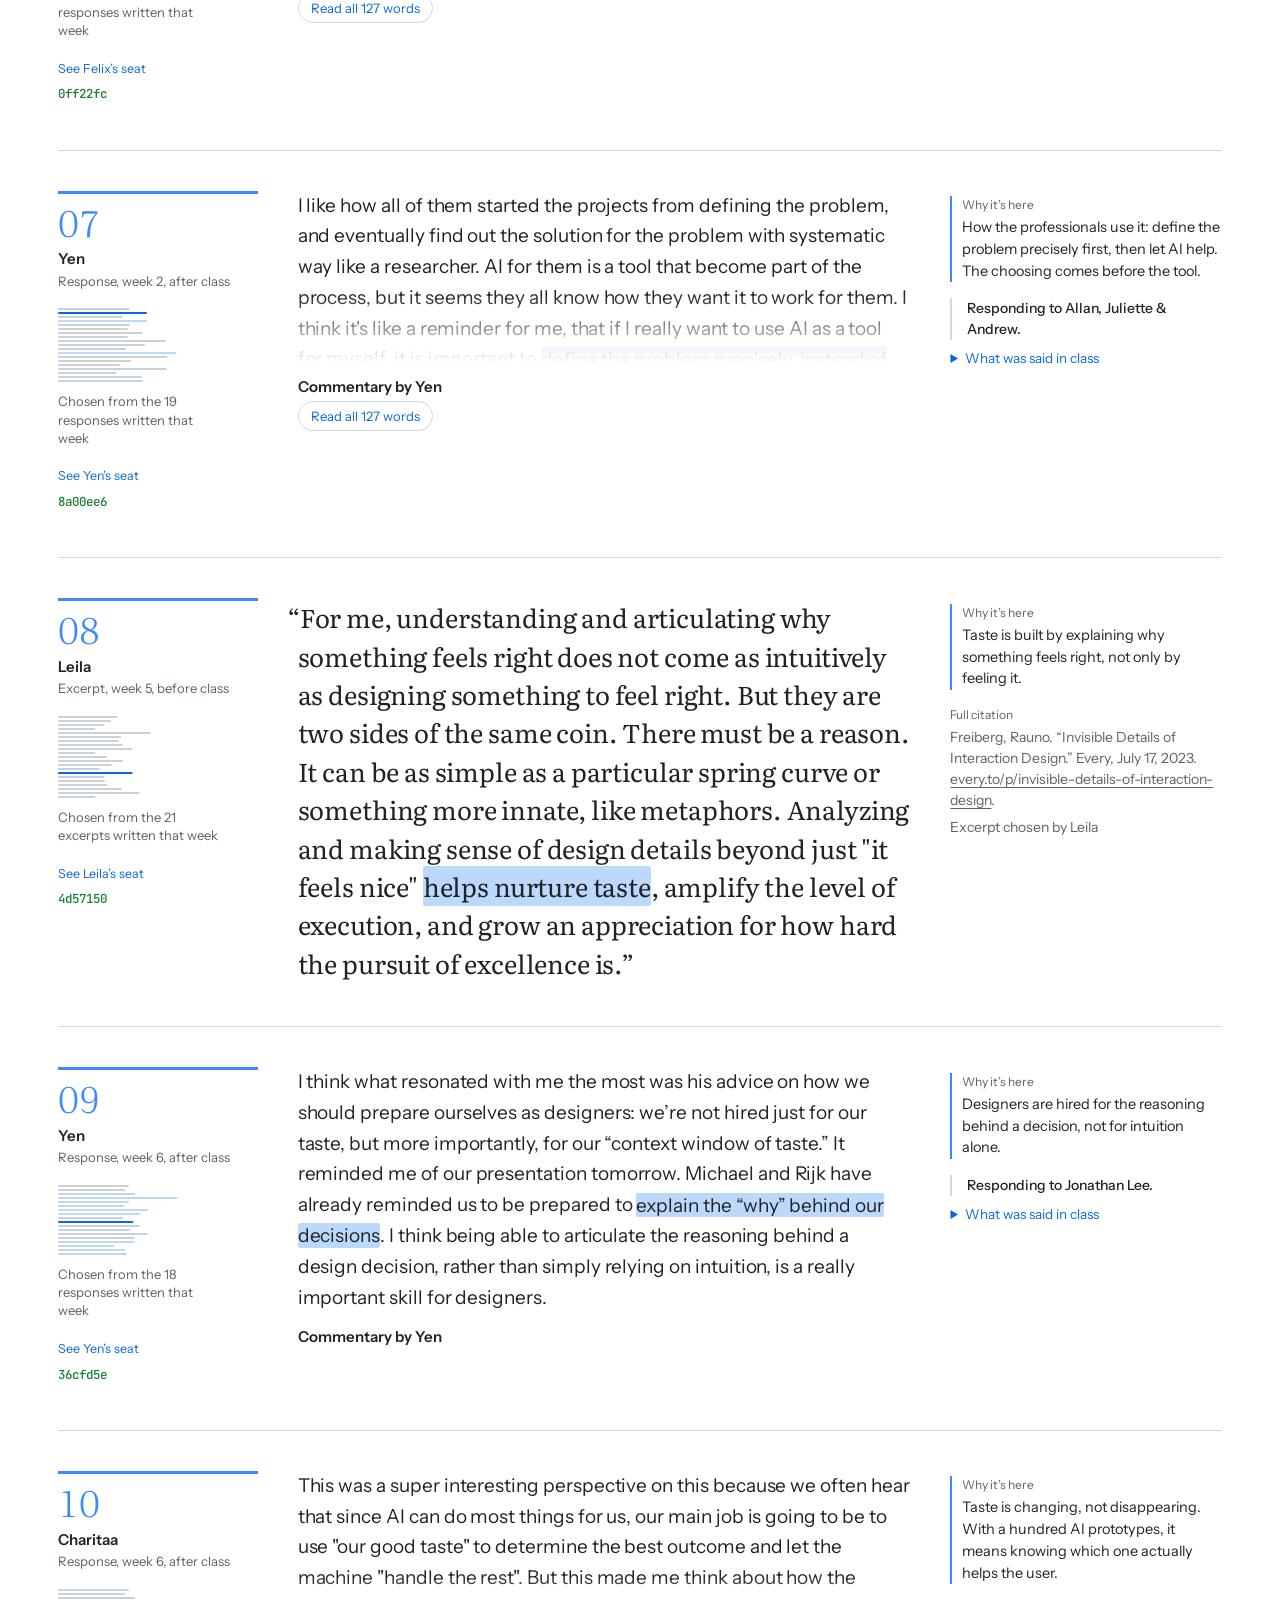
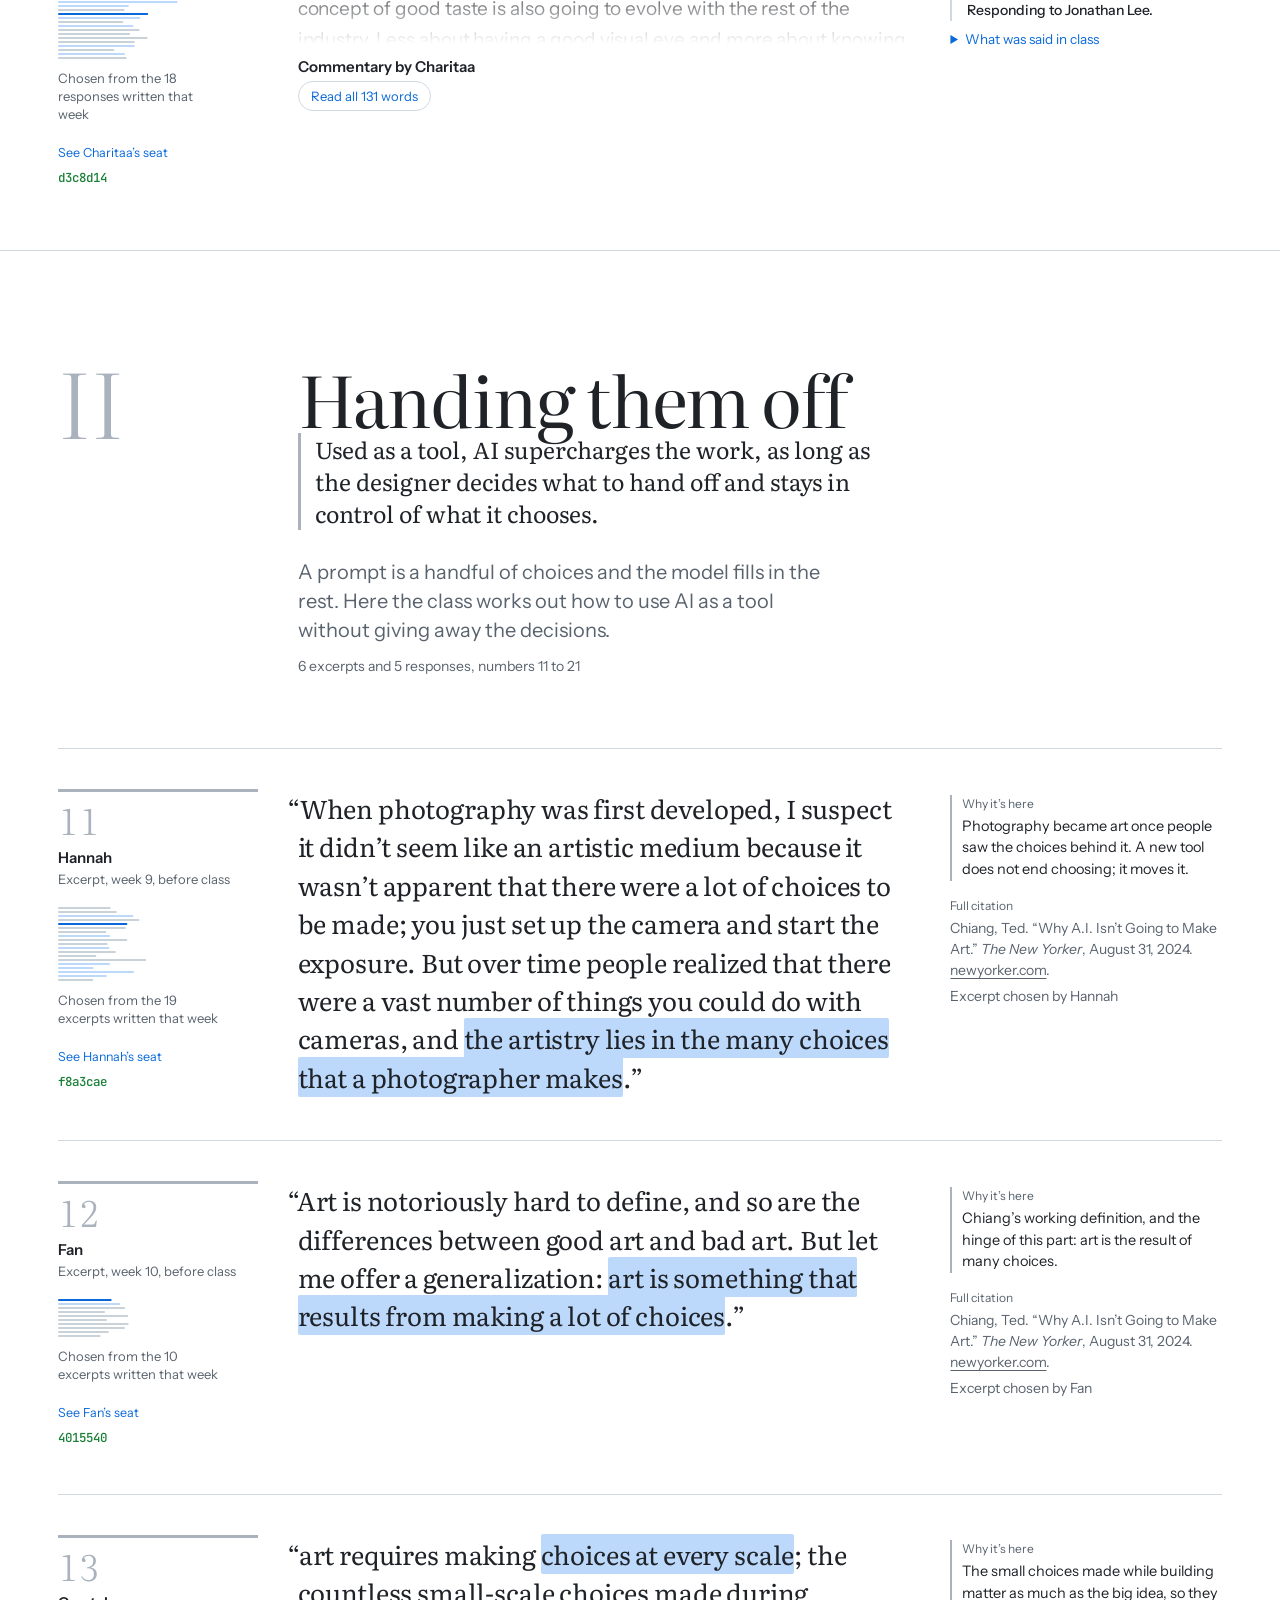
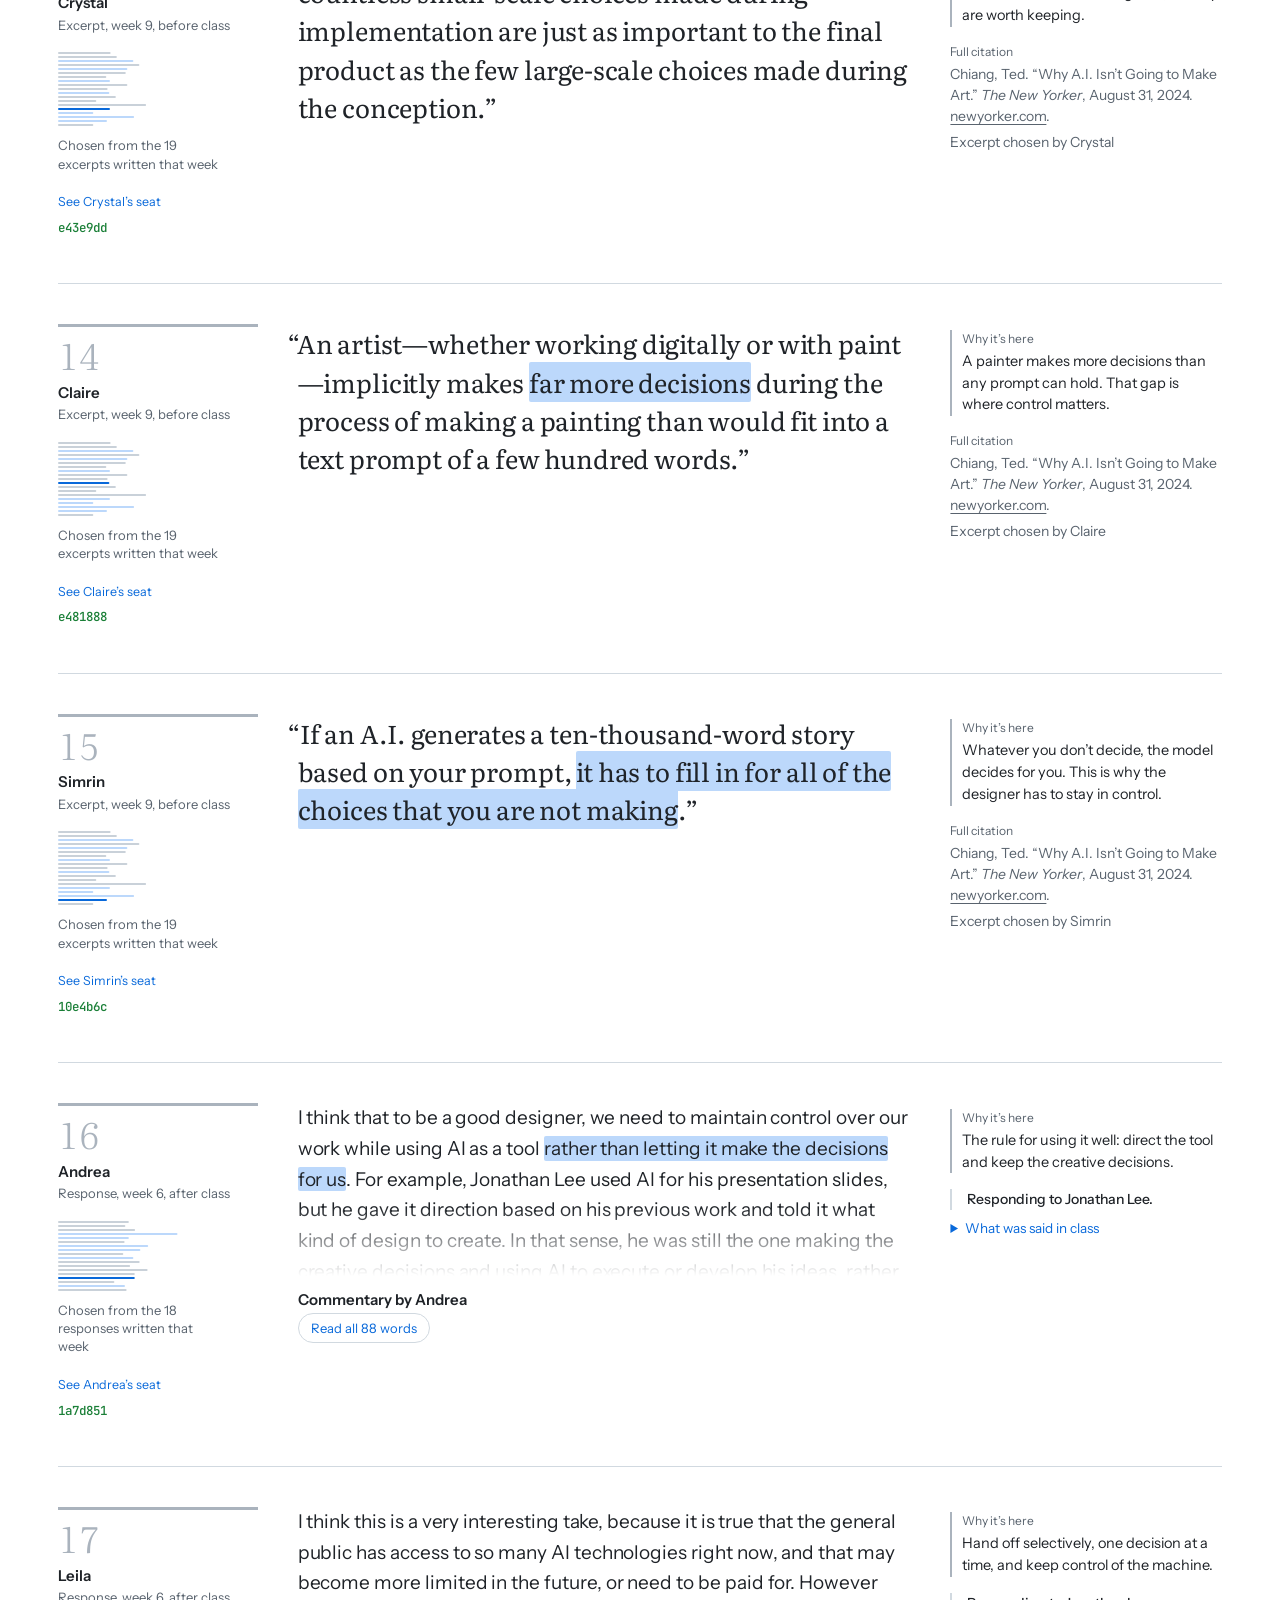
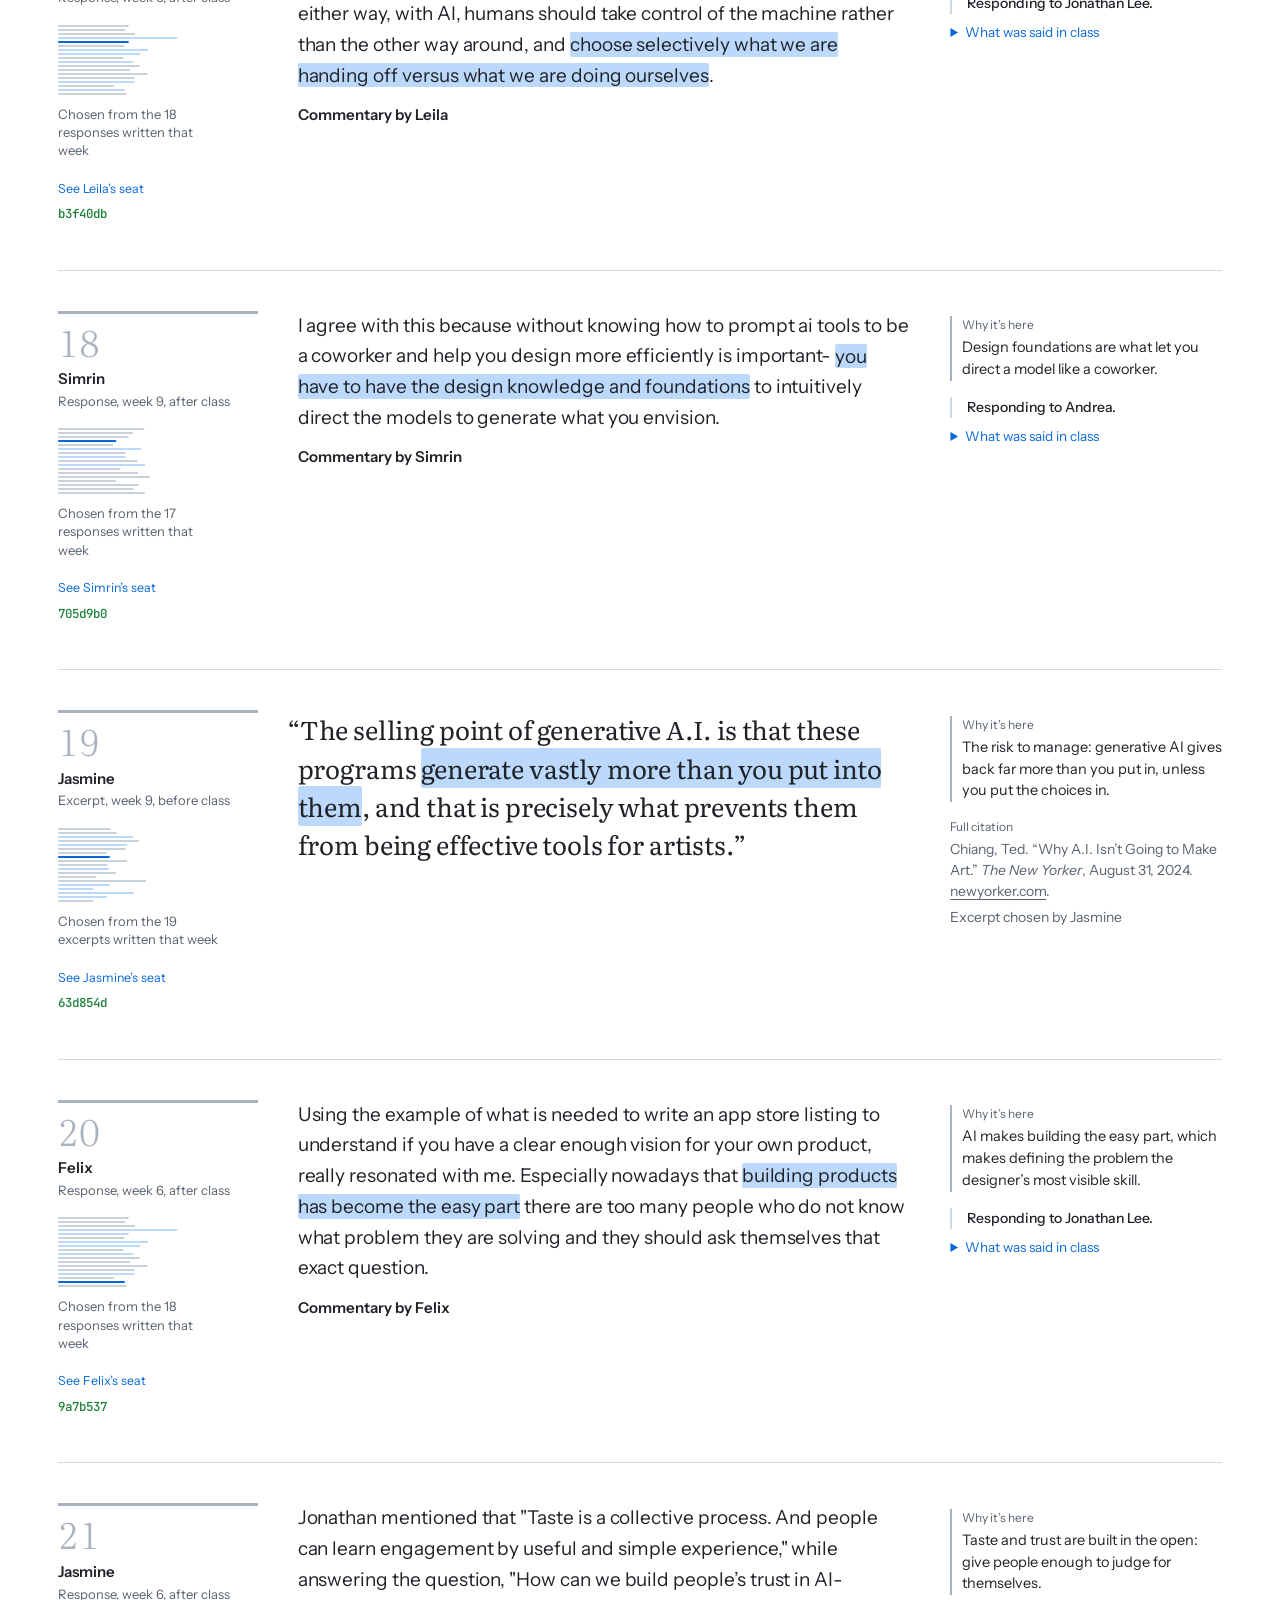
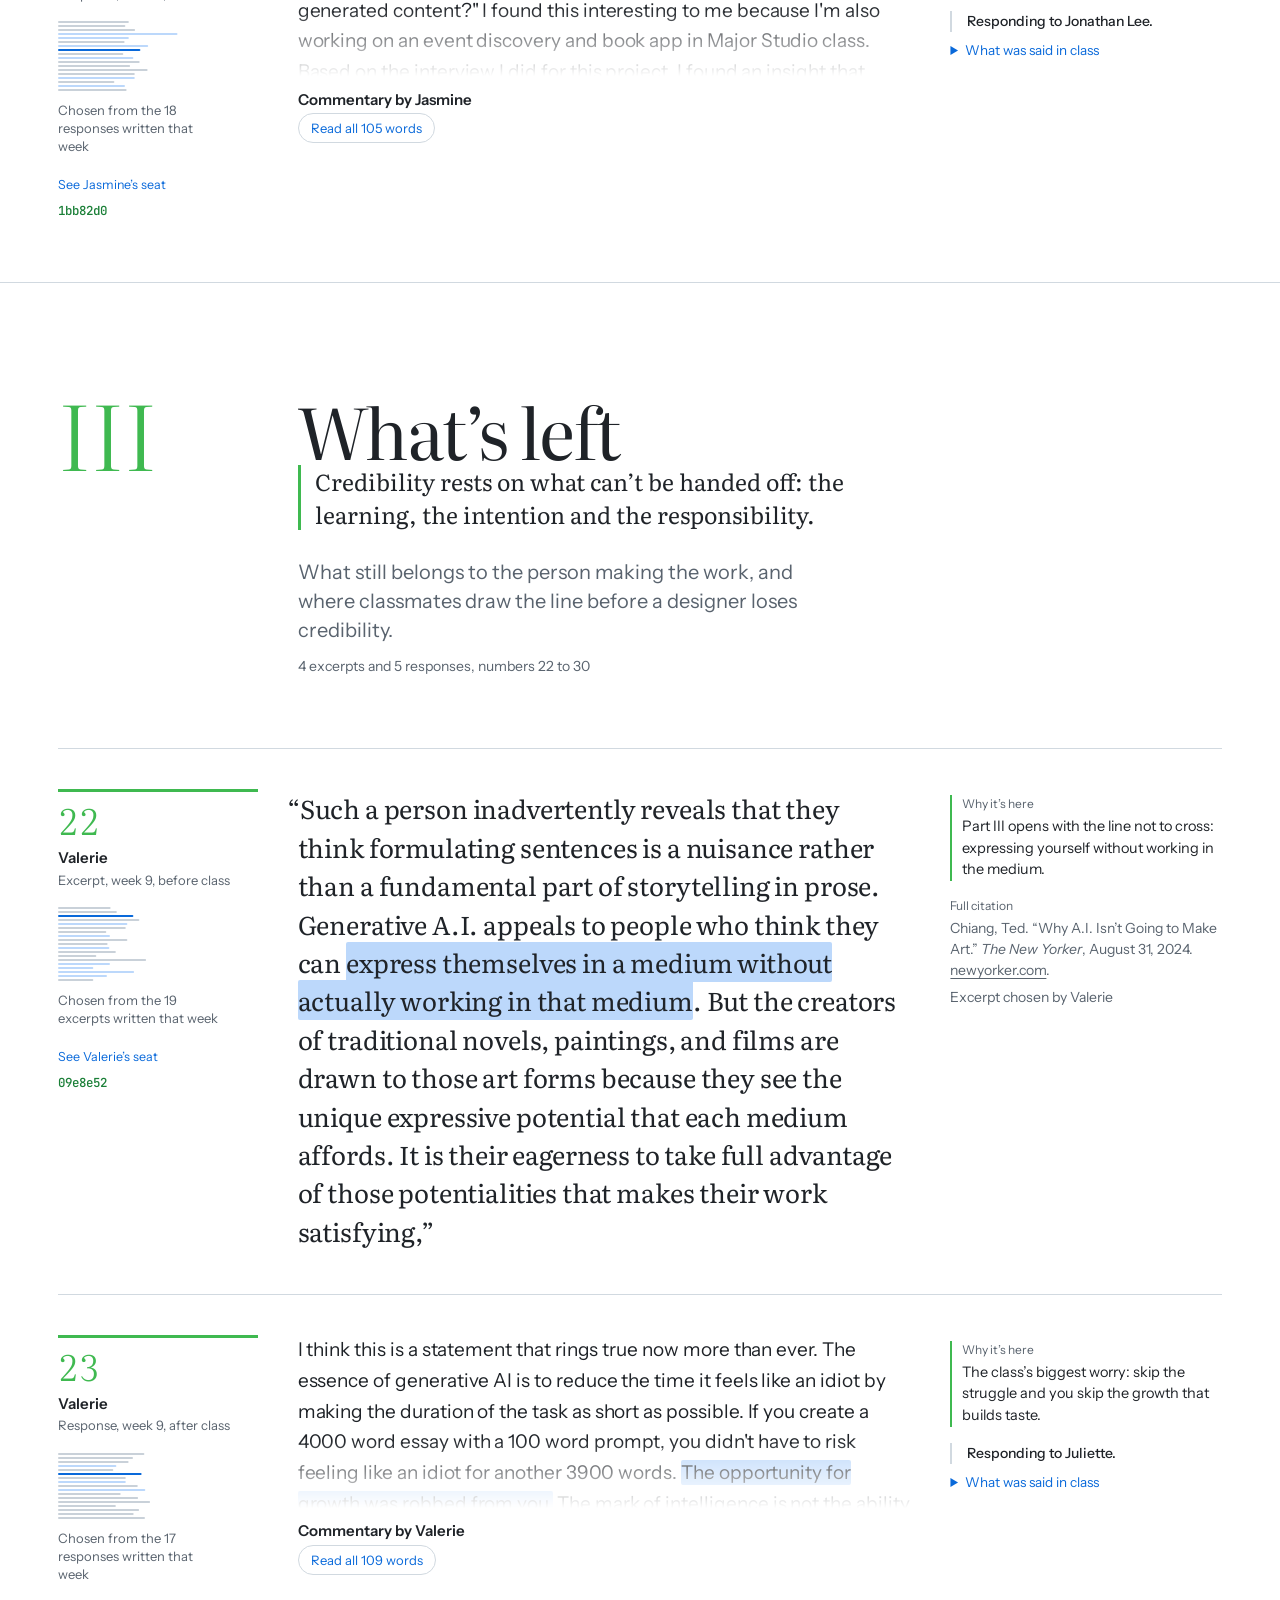
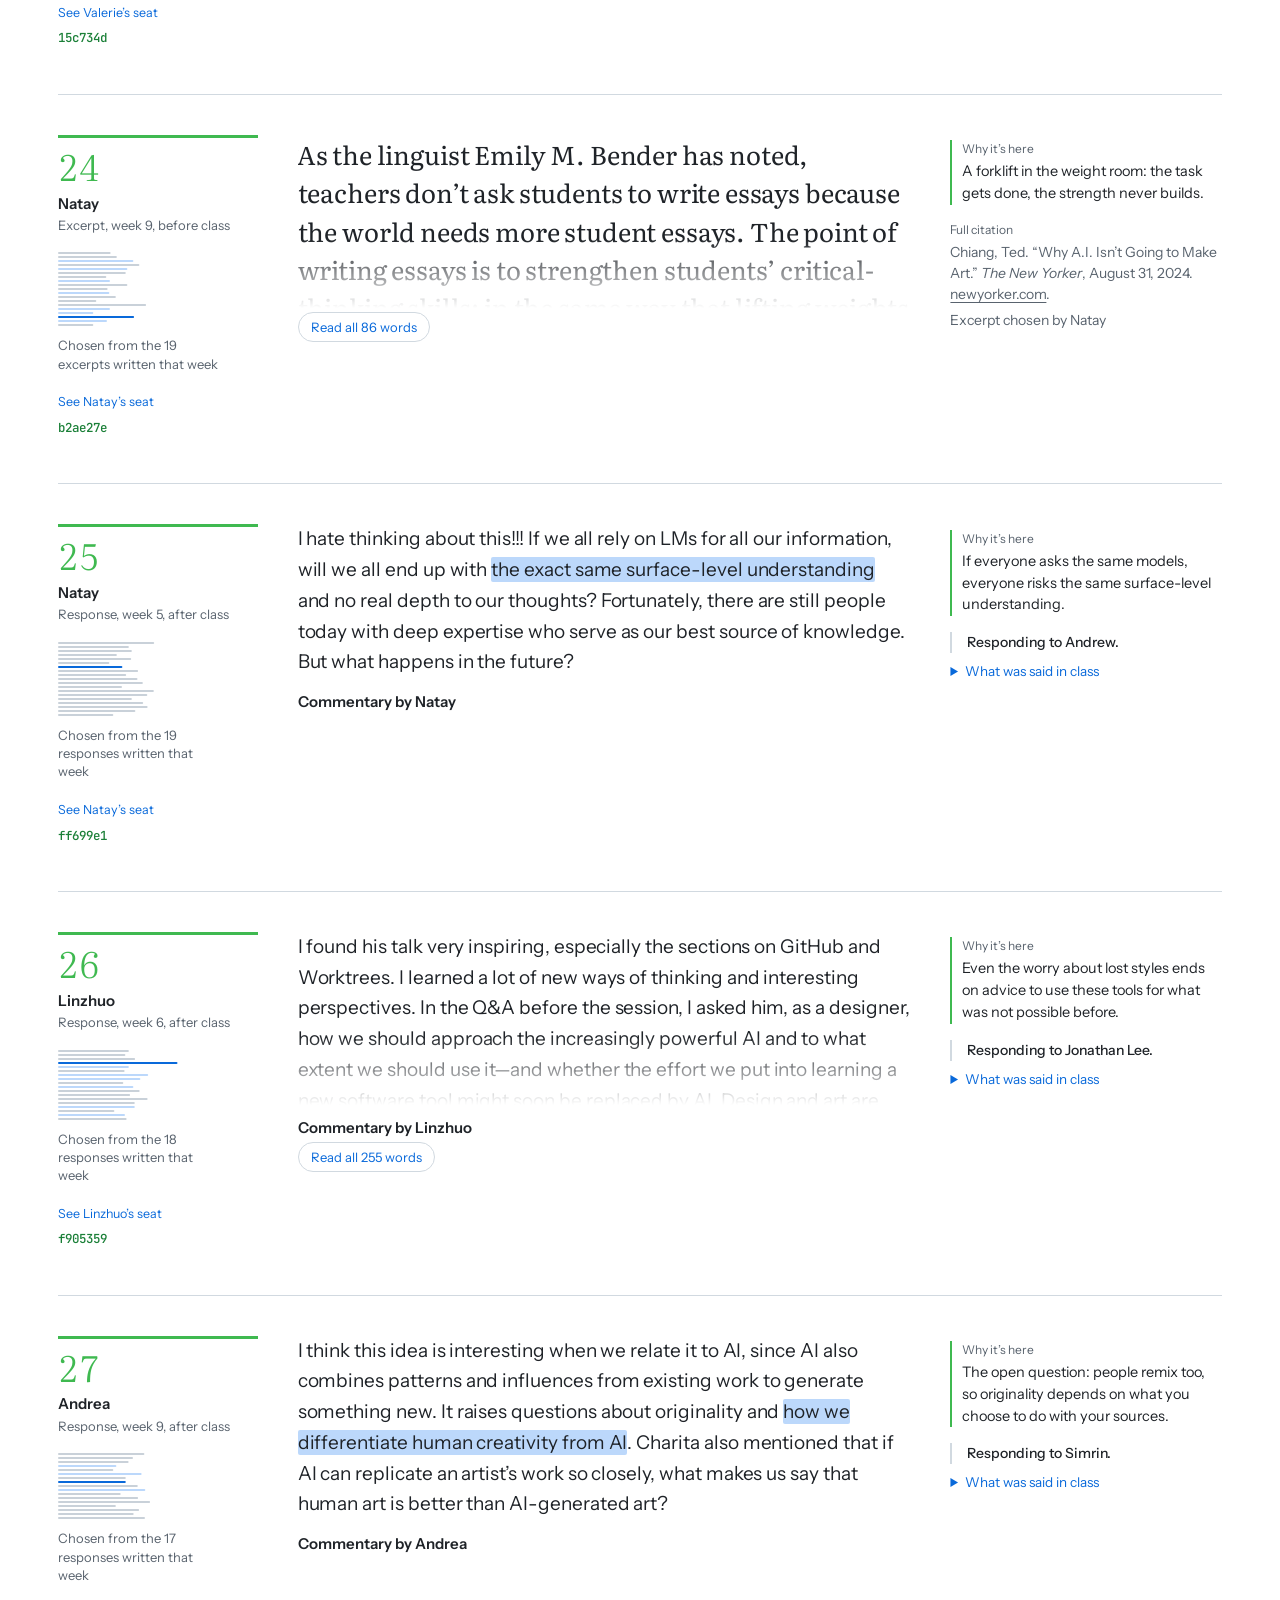
==== commit 278999bf: "Carry the essay's thesis into the site and link the essay from the table Co-Authored-By: Claude Opus" ====
--- a/collection.html
+++ b/collection.html
@@ -16,8 +16,8 @@
 <link rel="preconnect" href="https://fonts.googleapis.com">
 <link rel="preconnect" href="https://fonts.gstatic.com" crossorigin>
 <link rel="stylesheet" href="https://fonts.googleapis.com/css2?family=Instrument+Sans:ital,wght@0,400..700;1,400..700&family=JetBrains+Mono:wght@400;500&family=Literata:ital,opsz,wght@0,7..72,300..700;1,7..72,300..700&display=swap">
-<link rel="stylesheet" href="assets/style.css?v=f4a51afe">
-<link rel="stylesheet" href="assets/site.css?v=f4a51afe">
+<link rel="stylesheet" href="assets/style.css?v=3d162673">
+<link rel="stylesheet" href="assets/site.css?v=3d162673">
 </head>
 <body class="page-collection">
 <header class="nav" id="nav">
@@ -34,7 +34,7 @@
 
   <section class="argue" aria-labelledby="h-argue">
     <h2 id="h-argue" class="argue-h">The argument</h2>
-    <p class="argue-thesis">Used as a tool, AI can supercharge designers. The call stays ours: the problem we define, the direction we can explain, and the choices we stay in control of.</p>
+    <p class="argue-thesis">AI should be treated as a tool that can supercharge UI/UX designers, as long as the designer keeps the wheel: the problem, the reasoning, and the final call stay ours.</p>
     <p class="argue-context">Designers use AI every day now, and the debate in the design community is about balance: how much use is too much before a designer loses credibility. The conversation has shifted from who has a good visual eye to problem-solving, explaining the reasoning behind a direction, and staying in control of the choices AI makes. This collection argues for AI as a tool that supercharges UI/UX designers, and shows how my classmates see it today.</p>
     <ol class="argue-parts"><li style="--pc:#3b8bff"><a href="#making-choices"><span class="ap-n">I</span><span class="ap-t">Making choices</span><span class="ap-c">Taste shows in choices you can explain. The standard is moving from who has a good eye to who can give the reasons.</span><span class="ap-l">Blue is a selection: a choice the designer makes.</span><span class="ap-k">5 excerpts, 5 responses, nos. 01 to 10</span></a></li><li style="--pc:#aab3bd"><a href="#handing-them-off"><span class="ap-n">II</span><span class="ap-t">Handing them off</span><span class="ap-c">Used as a tool, AI supercharges the work, as long as the designer decides what to hand off and stays in control of what it chooses.</span><span class="ap-l">Gray is a suggestion: the ghost text a tool offers, kept or rejected by the designer.</span><span class="ap-k">6 excerpts, 5 responses, nos. 11 to 21</span></a></li><li style="--pc:#3fb950"><a href="#whats-left"><span class="ap-n">III</span><span class="ap-t">What’s left</span><span class="ap-c">Credibility rests on what can’t be handed off: the learning, the intention and the responsibility.</span><span class="ap-l">Green is committed: saved, signed, and the designer’s to answer for.</span><span class="ap-k">4 excerpts, 5 responses, nos. 22 to 30</span></a></li></ol>
     <p class="argue-order">Ordered as an argument in three parts. Part I sets the standard for taste, Part II makes the case for AI as a tool under the designer’s control, and Part III marks what has to stay with the designer. Within each part the selections run in the order the argument needs them. Excerpts carry their full citation; responses are credited to their author by first name.</p>
@@ -457,6 +457,6 @@
 </main>
 <div class="tip" id="tip" role="tooltip" hidden></div>
 <script id="payload" type="application/json">{"pool":[],"items":[{"id":"01","name":"Crystal","week":2,"type":"excerpt","mark":"designing is making choices","part":"I","text":"Further, the designer should see the import of the job and be alert to those to whom it is directed, to come to the right choices. Because – like much in life – designing is making choices. Choices from an often large number of possibilities and in the light of an analysis of the job and an idea of the audience. Yet even after this selection there are sufficient possibilities remaining to establish uncertainty. Each choice always shuts out other possibilities. This process of choices has to continue until there remain the essential ingredients, which for the designer at that moment, for that purpose, are essential in coming to the final form.","words":112},{"id":"02","name":"Crystal","week":2,"type":"response","mark":"you can only be more intentional about how you use or move away from them","part":"I","text":"I thought this was a really interesting point that connected to both of the excerpts I chose from this week’s readings, especially the idea of looking at the bigger picture and making intentional choices. Karel Martens talks about how designers have to make choices based on the purpose and audience, but there is still uncertainty because every choice creates other possibilities. Juliette’s example made me think about how even something as simple as choosing a colour isn’t necessarily a “right” choice on its own. It depends on the context, the audience, and what you’re trying to communicate. I also saw her points as a good reminder that certain associations aren’t necessarily universal or fixed and often change over time which is important to consider if making design choices based on associations (and maybe not making them based on associations as it won't be very timeless, etc.) Someone also challenged the idea by asking whether choosing not to use blue for a bank to stand out/ differentiate would still be based on the assumption that blue represents trust. Juliette agreed that it is, but said the important thing is being conscious of that association when making the choice. I thought this was interesting because it made me realize that you can’t necessarily avoid existing meanings, you can only be more intentional about how you use or move away from them. This also connected to Erika Hall’s point about looking beyond the immediate user and considering the wider context surrounding a design.","words":250},{"id":"03","name":"Leila","week":2,"type":"excerpt","mark":"There is no recipe for this.","part":"I","text":"Thus it seems good to me to formulate the premisses freshly and clearly, so as to reach a form that values content and has respect for the receiver of the message. There is no recipe for this. It is a matter of mentality. It is a process of repeatedly weighing up aims, means and method.","words":55},{"id":"04","name":"Andrea","week":2,"type":"excerpt","mark":"you are only as intentional as you are informed","part":"I","text":"Word choice matters. Design is the application of intention, and you are only as intentional as you are informed.","words":19},{"id":"05","name":"Hyunjin","week":4,"type":"excerpt","mark":"they have a choice","part":"I","text":"“It is important for designers and builders of computer applications to understand the history of transparency, so that they can understand that they have a choice.”","words":26},{"id":"06","name":"Felix","week":2,"type":"response","mark":"not everybody suddenly became an expert","part":"I","text":"Her point and the presentation of Andrew made it even more clear that we should think of AI as a tool and use it appropriately. In his example the AI would have not just come up with this idea, the creative process etc. But AI could be used to supercharge the work and also do things that were not possible before, in this example creating a custom tool that is low cost (time and effort). I agree with this view completely and would like to use the metaphor of a photographer in this case. Just because nowadays \"all\" people have a smartphone with a camera we still have professional photographers and not everybody suddenly became an expert. I think the same is true for AI and design.","words":127},{"id":"07","name":"Yen","week":2,"type":"response","mark":"define the problem precisely, instead of letting it do everything","part":"I","text":"I like how all of them started the projects from defining the problem, and eventually find out the solution for the problem with systematic way like a researcher. AI for them is a tool that become part of the process, but it seems they all know how they want it to work for them. I think it's like a reminder for me, that if I really want to use AI as a tool for myself, it is important to define the problem precisely, instead of letting it do everything, and it just makes me to have more confident about that, the professionals are most likely not going to be replaced by ai, because they are probably the people who really know how to use them the best.","words":127},{"id":"08","name":"Leila","week":5,"type":"excerpt","mark":"helps nurture taste","part":"I","text":"For me, understanding and articulating why something feels right does not come as intuitively as designing something to feel right. But they are two sides of the same coin. There must be a reason. It can be as simple as a particular spring curve or something more innate, like metaphors. Analyzing and making sense of design details beyond just \"it feels nice\" helps nurture taste, amplify the level of execution, and grow an appreciation for how hard the pursuit of excellence is.","words":82},{"id":"09","name":"Yen","week":6,"type":"response","mark":"explain the “why” behind our decisions","part":"I","text":"I think what resonated with me the most was his advice on how we should prepare ourselves as designers: we’re not hired just for our taste, but more importantly, for our “context window of taste.” It reminded me of our presentation tomorrow. Michael and Rijk have already reminded us to be prepared to explain the “why” behind our decisions. I think being able to articulate the reasoning behind a design decision, rather than simply relying on intuition, is a really important skill for designers.","words":84},{"id":"10","name":"Charitaa","week":6,"type":"response","mark":"knowing which versions actually help the target user","part":"I","text":"This was a super interesting perspective on this because we often hear that since AI can do most things for us, our main job is going to be to use \"our good taste\" to determine the best outcome and let the machine \"handle the rest\". But this made me think about how the concept of good taste is also going to evolve with the rest of the industry. Less about having a good visual eye and more about knowing what is actually building and what problems are worth solving. Taste becomes truly useful when it is informed by the context within which it must exist! Example: When you make 100 different prototypes using AI, knowing which versions actually help the target user would be my new definition of having \"good taste\".","words":131},{"id":"11","name":"Hannah","week":9,"type":"excerpt","mark":"the artistry lies in the many choices that a photographer makes","part":"II","text":"When photography was first developed, I suspect it didn’t seem like an artistic medium because it wasn’t apparent that there were a lot of choices to be made; you just set up the camera and start the exposure. But over time people realized that there were a vast number of things you could do with cameras, and the artistry lies in the many choices that a photographer makes.","words":68},{"id":"12","name":"Fan","week":10,"type":"excerpt","mark":"art is something that results from making a lot of choices","part":"II","text":"Art is notoriously hard to define, and so are the differences between good art and bad art. But let me offer a generalization: art is something that results from making a lot of choices.","words":34},{"id":"13","name":"Crystal","week":9,"type":"excerpt","mark":"choices at every scale","part":"II","text":"art requires making choices at every scale; the countless small-scale choices made during implementation are just as important to the final product as the few large-scale choices made during the conception.","words":31},{"id":"14","name":"Claire","week":9,"type":"excerpt","mark":"far more decisions","part":"II","text":"An artist—whether working digitally or with paint—implicitly makes far more decisions during the process of making a painting than would fit into a text prompt of a few hundred words.","words":30},{"id":"15","name":"Simrin","week":9,"type":"excerpt","mark":"it has to fill in for all of the choices that you are not making","part":"II","text":"If an A.I. generates a ten-thousand-word story based on your prompt, it has to fill in for all of the choices that you are not making.","words":26},{"id":"16","name":"Andrea","week":6,"type":"response","mark":"rather than letting it make the decisions for us","part":"II","text":"I think that to be a good designer, we need to maintain control over our work while using AI as a tool rather than letting it make the decisions for us. For example, Jonathan Lee used AI for his presentation slides, but he gave it direction based on his previous work and told it what kind of design to create. In that sense, he was still the one making the creative decisions and using AI to execute or develop his ideas, rather than blindly accepting whatever AI produced.","words":88},{"id":"17","name":"Leila","week":6,"type":"response","mark":"choose selectively what we are handing off versus what we are doing ourselves","part":"II","text":"I think this is a very interesting take, because it is true that the general public has access to so many AI technologies right now, and that may become more limited in the future, or need to be paid for. However either way, with AI, humans should take control of the machine rather than the other way around, and choose selectively what we are handing off versus what we are doing ourselves.","words":72},{"id":"18","name":"Simrin","week":9,"type":"response","mark":"you have to have the design knowledge and foundations","part":"II","text":"I agree with this because without knowing how to prompt ai tools to be a coworker and help you design more efficiently is important- you have to have the design knowledge and foundations to intuitively direct the models to generate what you envision.","words":43},{"id":"19","name":"Jasmine","week":9,"type":"excerpt","mark":"generate vastly more than you put into them","part":"II","text":"The selling point of generative A.I. is that these programs generate vastly more than you put into them, and that is precisely what prevents them from being effective tools for artists.","words":31},{"id":"20","name":"Felix","week":6,"type":"response","mark":"building products has become the easy part","part":"II","text":"Using the example of what is needed to write an app store listing to understand if you have a clear enough vision for your own product, really resonated with me. Especially nowadays that building products has become the easy part there are too many people who do not know what problem they are solving and they should ask themselves that exact question.","words":62},{"id":"21","name":"Jasmine","week":6,"type":"response","mark":"provide enough information to build trust","part":"II","text":"Jonathan mentioned that \"Taste is a collective process. And people can learn engagement by useful and simple experience,\" while answering the question, \"How can we build people’s trust in AI-generated content?\" I found this interesting to me because I'm also working on an event discovery and book app in Major Studio class. Based on the interview I did for this project, I found an insight that trustworthy is an important issue, and the decision I did to solve this issue is to provide enough information to build trust. Therefore, his idea of process feedback changed my perspective of how I can make users feel trustworthy.","words":105},{"id":"22","name":"Valerie","week":9,"type":"excerpt","mark":"express themselves in a medium without actually working in that medium","part":"III","text":"Such a person inadvertently reveals that they think formulating sentences is a nuisance rather than a fundamental part of storytelling in prose. Generative A.I. appeals to people who think they can express themselves in a medium without actually working in that medium. But the creators of traditional novels, paintings, and films are drawn to those art forms because they see the unique expressive potential that each medium affords. It is their eagerness to take full advantage of those potentialities that makes their work satisfying,","words":84},{"id":"23","name":"Valerie","week":9,"type":"response","mark":"The opportunity for growth was robbed from you.","part":"III","text":"I think this is a statement that rings true now more than ever. The essence of generative AI is to reduce the time it feels like an idiot by making the duration of the task as short as possible. If you create a 4000 word essay with a 100 word prompt, you didn't have to risk feeling like an idiot for another 3900 words. The opportunity for growth was robbed from you. The mark of intelligence is not the ability to produce/reproduce a product; Lord knows we don't need more student essays or vibe coded websites. Intelligence and taste grows through active authorship, not just through passive, ego-free creation.","words":109},{"id":"24","name":"Natay","week":9,"type":"excerpt","mark":"bringing a forklift into the weight room","part":"III","text":"As the linguist Emily M. Bender has noted, teachers don’t ask students to write essays because the world needs more student essays. The point of writing essays is to strengthen students’ critical-thinking skills; in the same way that lifting weights is useful no matter what sport an athlete plays, writing essays develops skills necessary for whatever job a college student will eventually get. Using ChatGPT to complete assignments is like bringing a forklift into the weight room; you will never improve your cognitive fitness that way.","words":86},{"id":"25","name":"Natay","week":5,"type":"response","mark":"the exact same surface-level understanding","part":"III","text":"I hate thinking about this!!! If we all rely on LMs for all our information, will we all end up with the exact same surface-level understanding and no real depth to our thoughts? Fortunately, there are still people today with deep expertise who serve as our best source of knowledge. But what happens in the future?","words":56},{"id":"26","name":"Linzhuo","week":6,"type":"response","mark":"AI is devouring these distinct styles","part":"III","text":"I found his talk very inspiring, especially the sections on GitHub and Worktrees. I learned a lot of new ways of thinking and interesting perspectives. In the Q&A before the session, I asked him, as a designer, how we should approach the increasingly powerful AI and to what extent we should use it—and whether the effort we put into learning a new software tool might soon be replaced by AI. Design and art are arguably among the first fields to be impacted by the rise of AI. As visual professionals, our aesthetic sensibilities and creative ideas are crucial, yet AI is devouring these distinct styles. By “piecing together” images one by one to blend them seamlessly and treating design concepts as templates, AI produces a vast number of decent visual effects with minimal effort. This is undoubtedly frustrating and confusing for designers. In his talk, Jonathan mentioned that we should “have fun with it.” Rather than constantly fearing that our jobs will be replaced, we should try to use these tools to achieve things we couldn’t do before. Everything has its pros and cons; as one of the first groups to be impacted, we can also become the ones best able to utilize these tools. He also mentioned that we can achieve more by asking AI questions like “How should I try to make this?” I really appreciate his approach to these issues and the advice he offered: taking a more neutral stance when experiencing new things and observing what we can achieve through them.","words":255},{"id":"27","name":"Andrea","week":9,"type":"response","mark":"how we differentiate human creativity from AI","part":"III","text":"I think this idea is interesting when we relate it to AI, since AI also combines patterns and influences from existing work to generate something new. It raises questions about originality and how we differentiate human creativity from AI. Charita also mentioned that if AI can replicate an artist’s work so closely, what makes us say that human art is better than AI-generated art?","words":64},{"id":"28","name":"Andrea","week":9,"type":"excerpt","mark":"It reduces the amount of intention in the world.","part":"III","text":"It reduces the amount of intention in the world.","words":9},{"id":"29","name":"Crystal","week":9,"type":"response","mark":"the responsibility feels far removed, even though it’s still there","part":"III","text":"I think we are complicit, but it’s hard to feel that way now that AI has become such a normal part of almost everyone work or even in day to day life. When ChatGPT first came out I was very much against it, and as every following agent or assistant came out and more widely used I became a bit more open, and now AI is built into so many tools and everyone uses it that the responsibility feels far removed, even though it’s still there. I think that’s what makes the question important and hard to answer the more normal something becomes, the easier it is to stop questioning the ethics around it since now its seeming okay and \"normal\"","words":121},{"id":"30","name":"Felix","week":10,"type":"excerpt","mark":"we shape our tools, and thereafter our tools shape us","part":"III","text":"In the words often attributed to Marshall McLuhan (but more properly ascribed to Winston Churchill): 'we shape our tools, and thereafter our tools shape us.\" We are the technology of our tools: they shape and form us. Our tools have agency, and thus a claim upon the more-than-human world as well.","words":51}],"parts":[{"num":"I","title":"Making choices","intro":"Before any tool, design is a run of decisions. The readings and the room agree that taste shows in the reasons behind them, not in a good eye alone."},{"num":"II","title":"Handing them off","intro":"A prompt is a handful of choices and the model fills in the rest. Here the class works out how to use AI as a tool without giving away the decisions."},{"num":"III","title":"What’s left","intro":"What still belongs to the person making the work, and where classmates draw the line before a designer loses credibility."}]}</script>
-<script src="assets/app.js?v=f4a51afe" defer></script>
+<script src="assets/app.js?v=3d162673" defer></script>
 </body>
 </html>
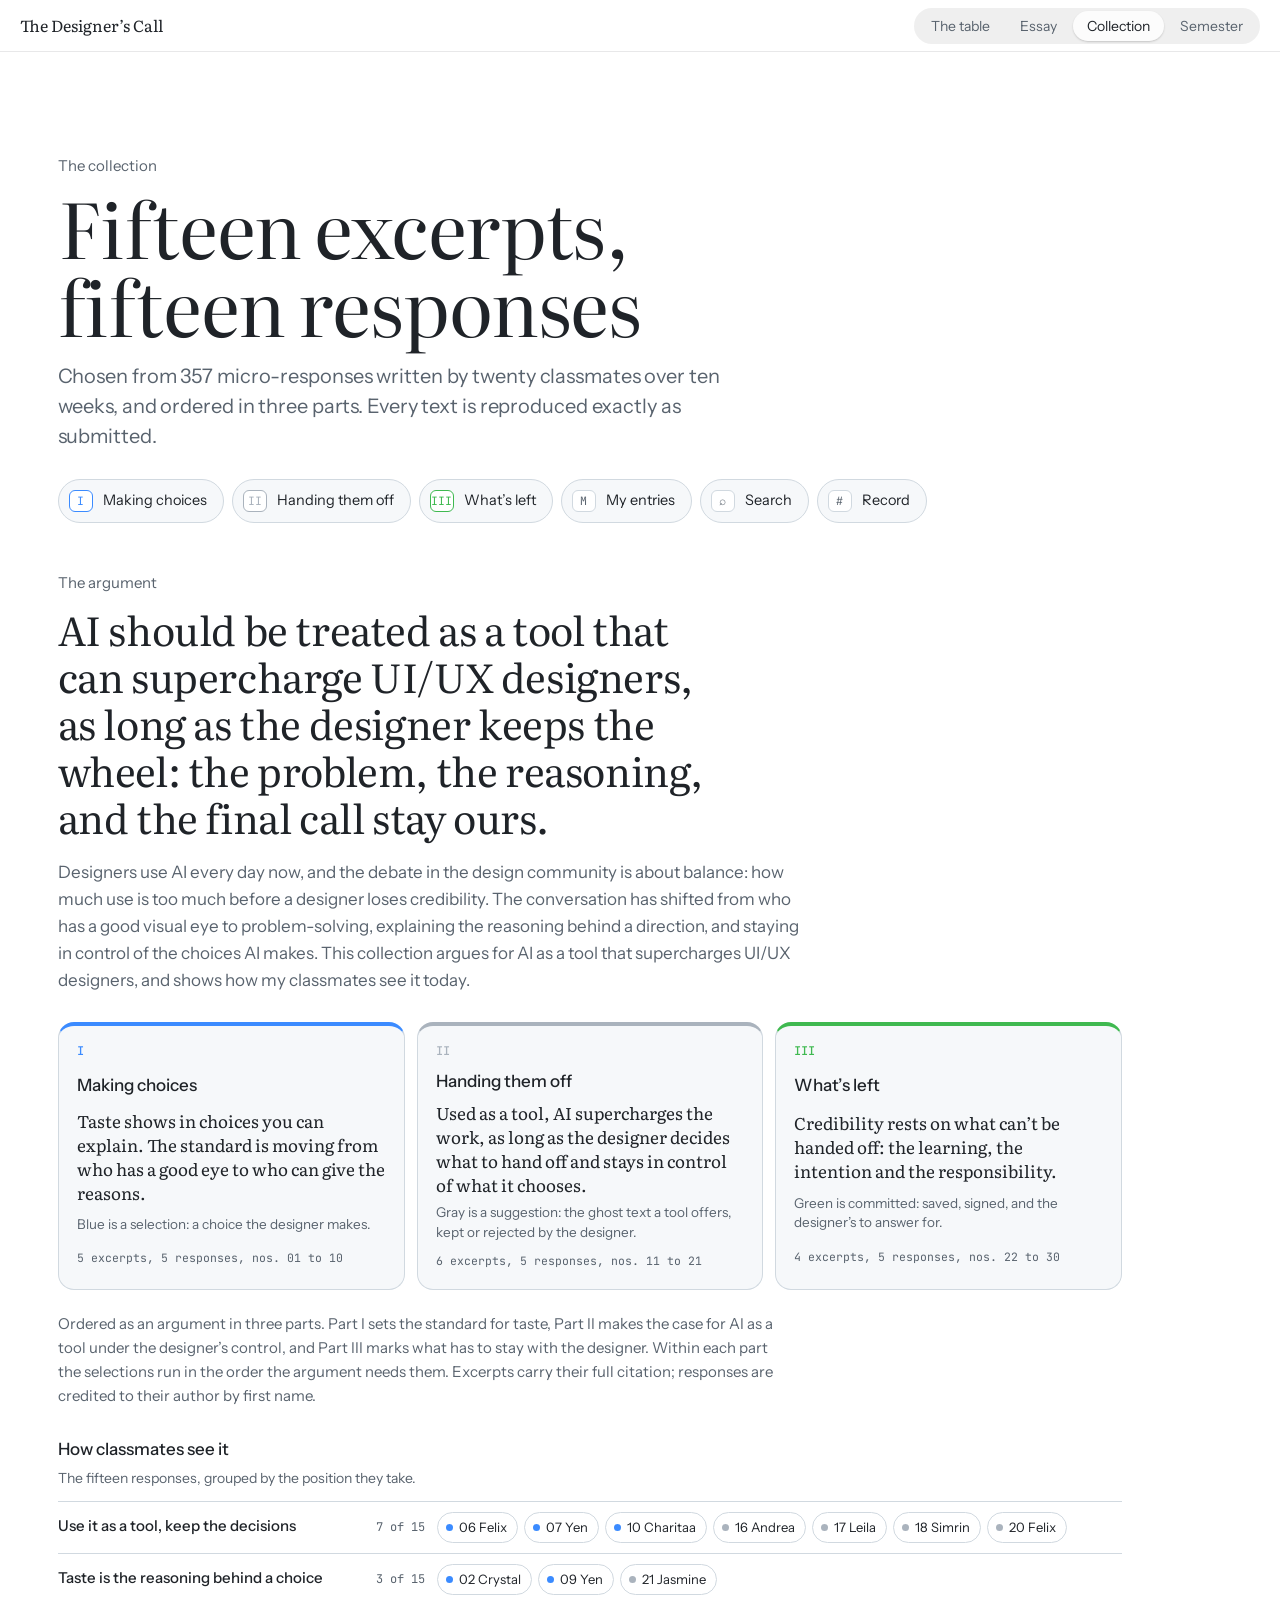
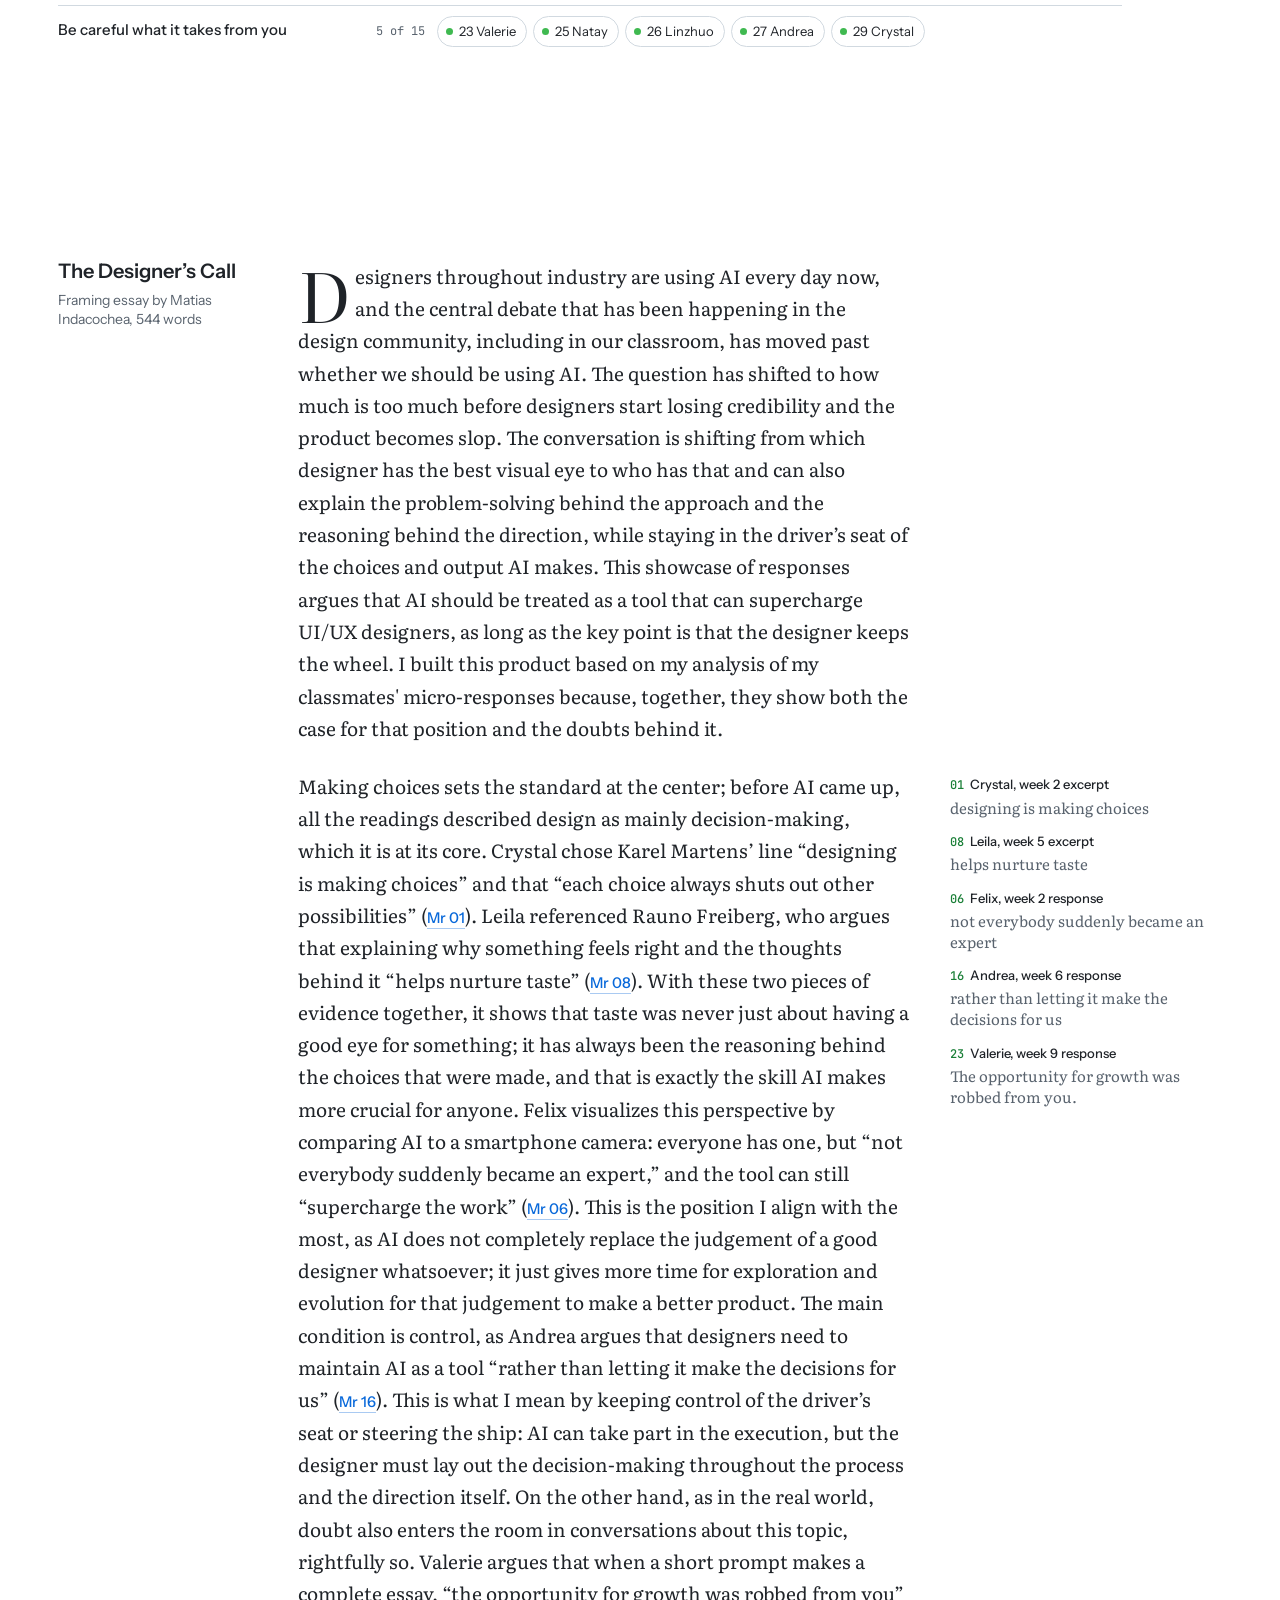
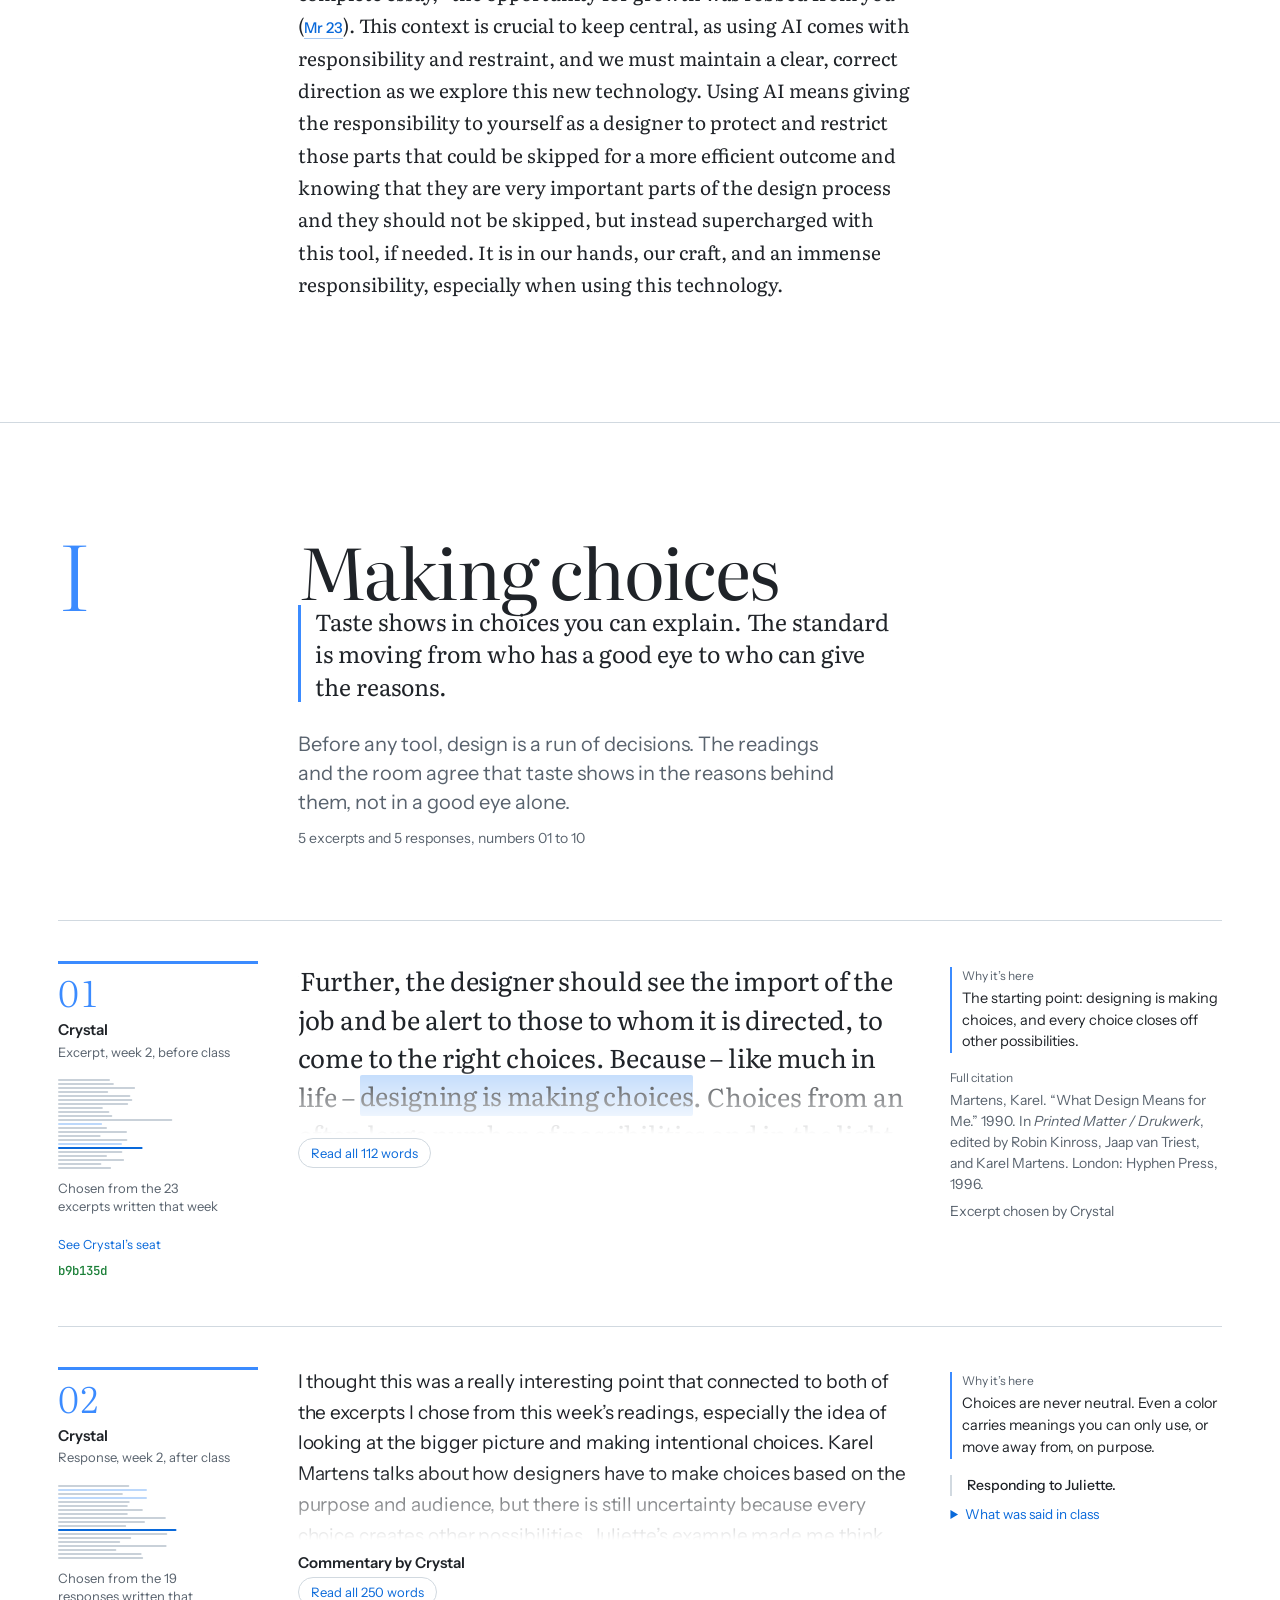
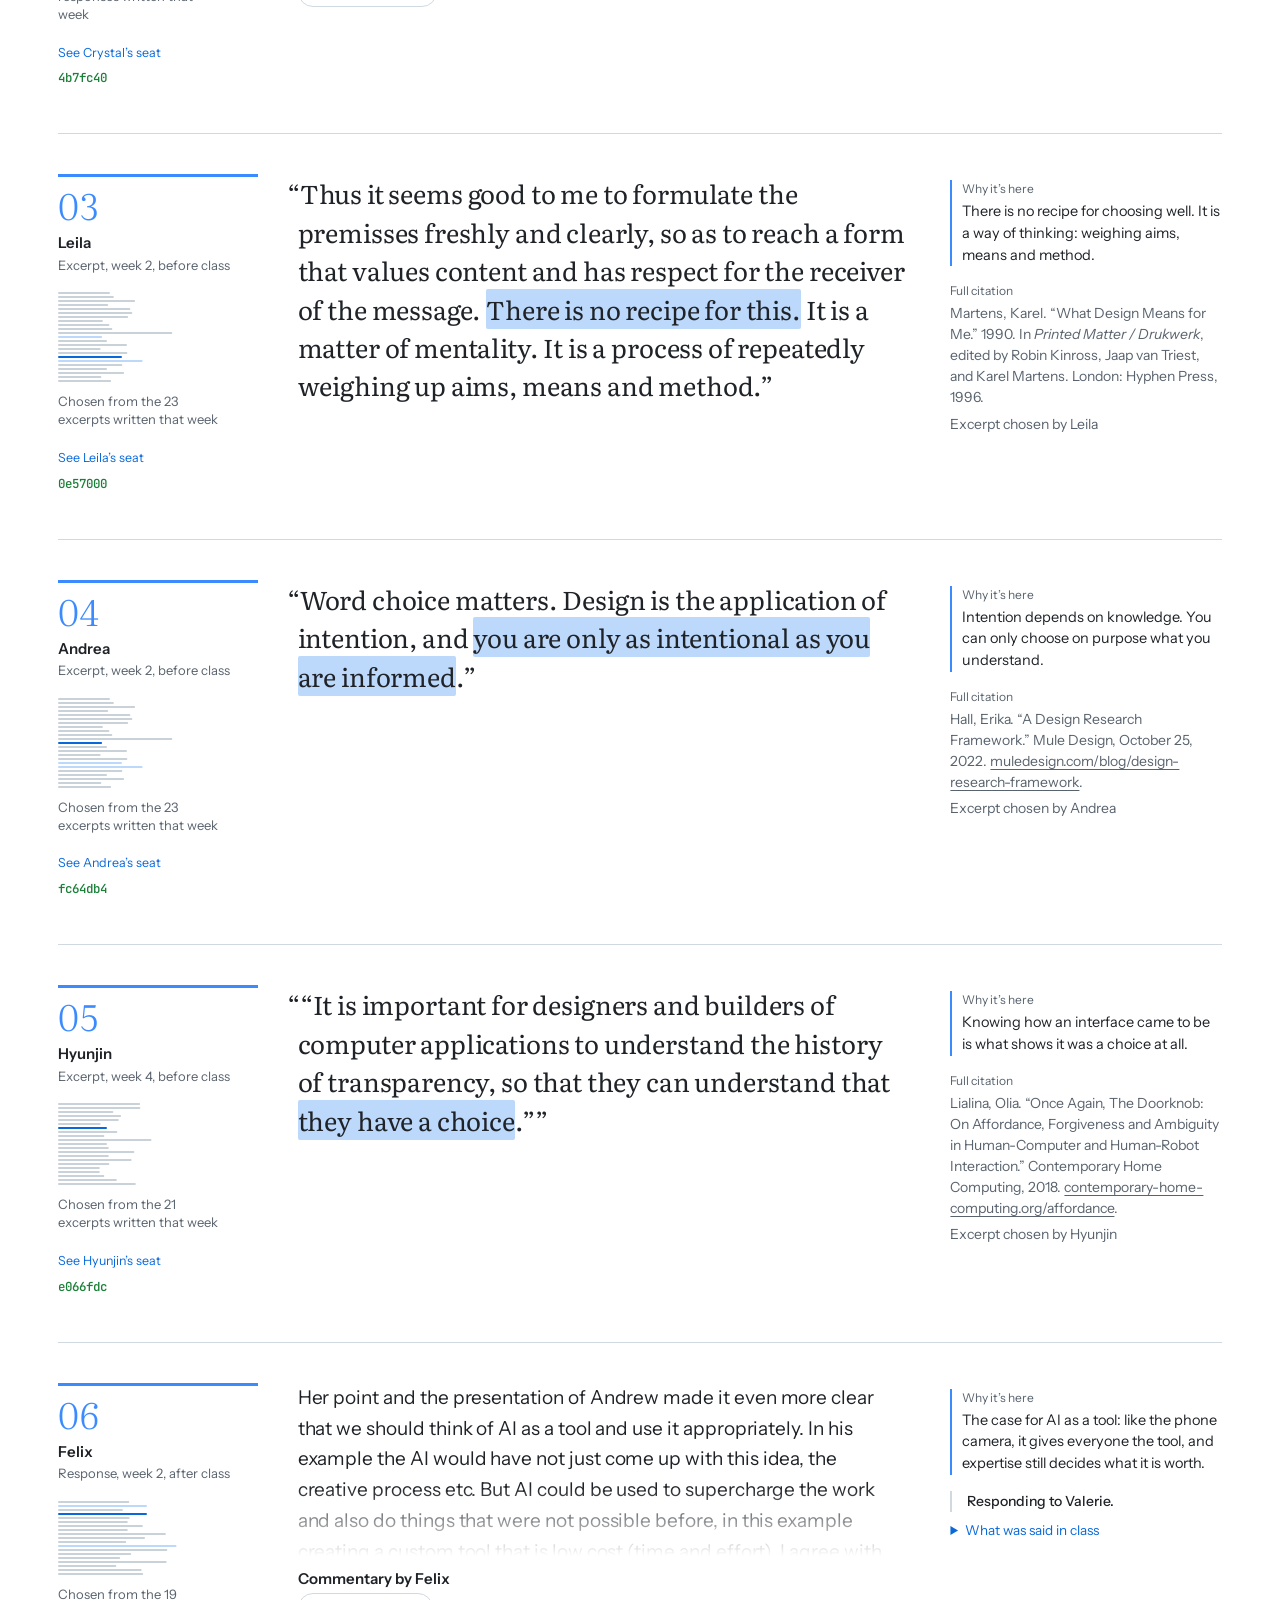
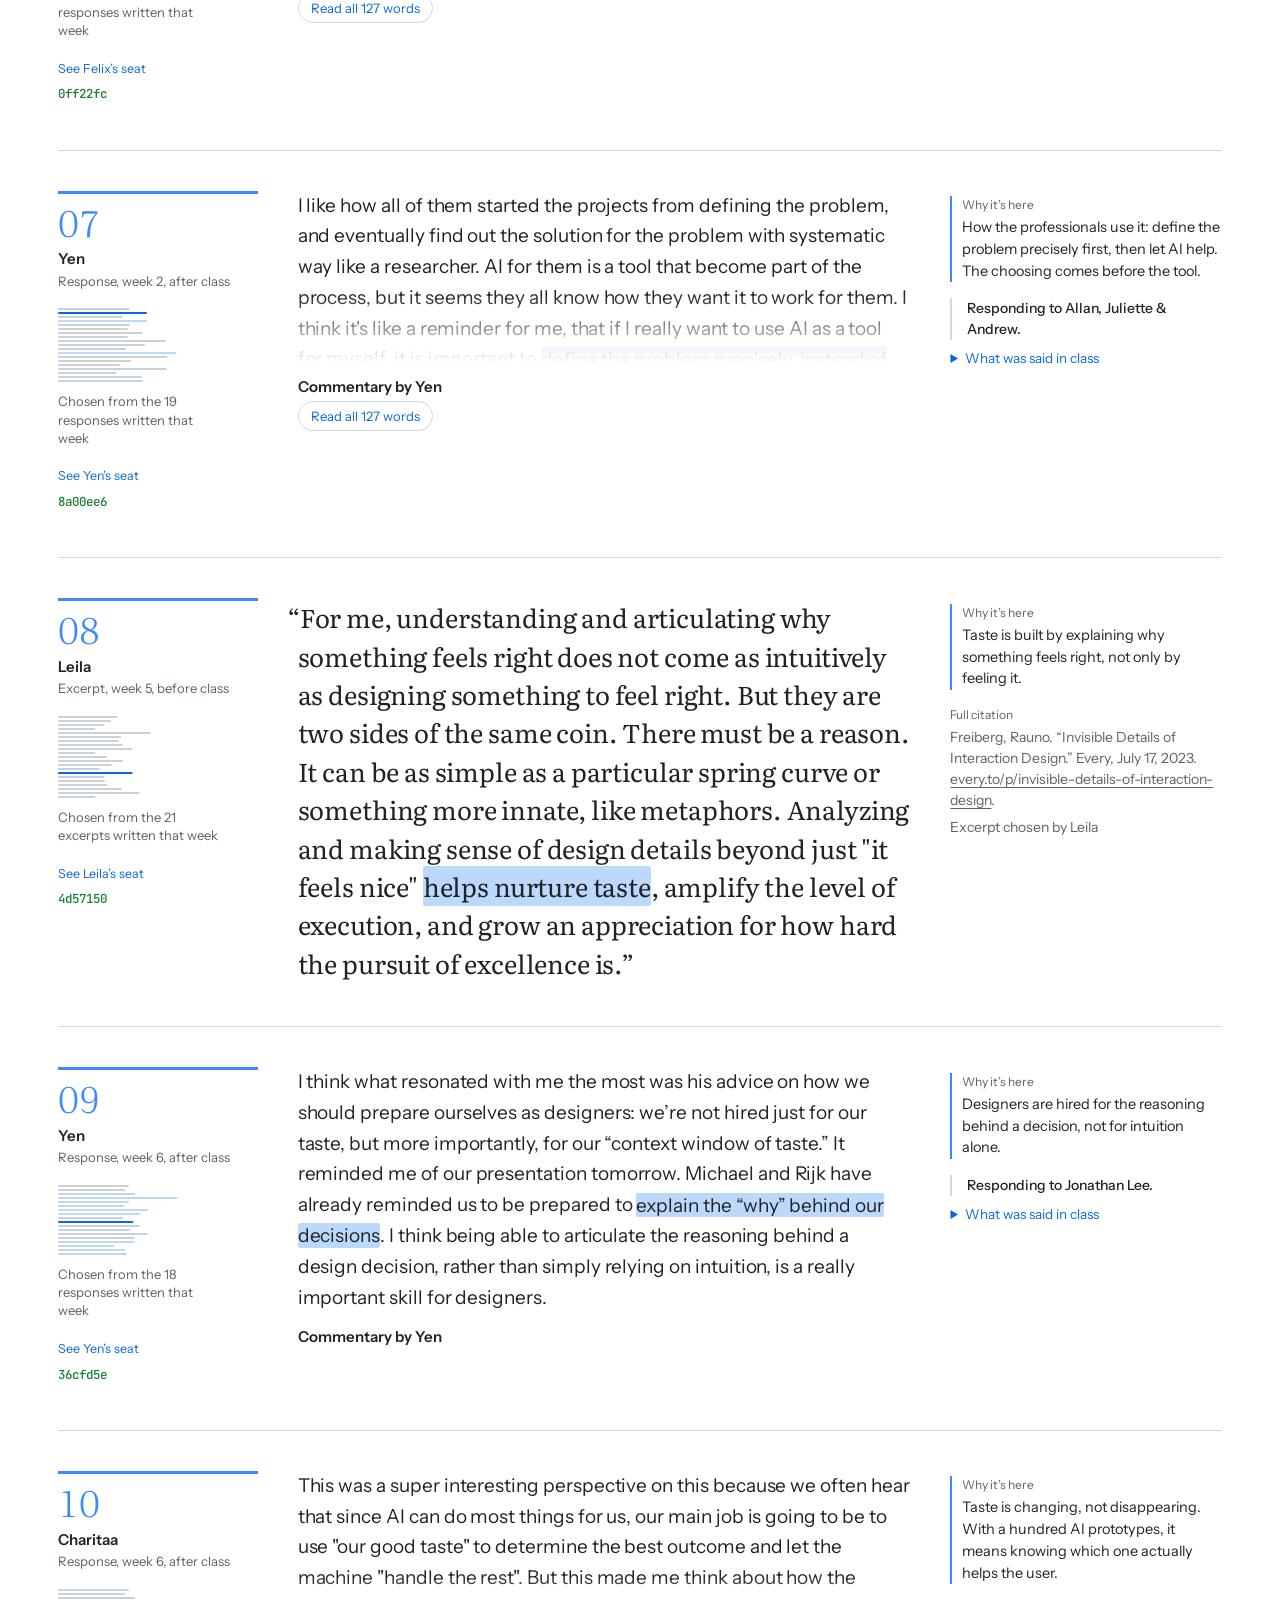
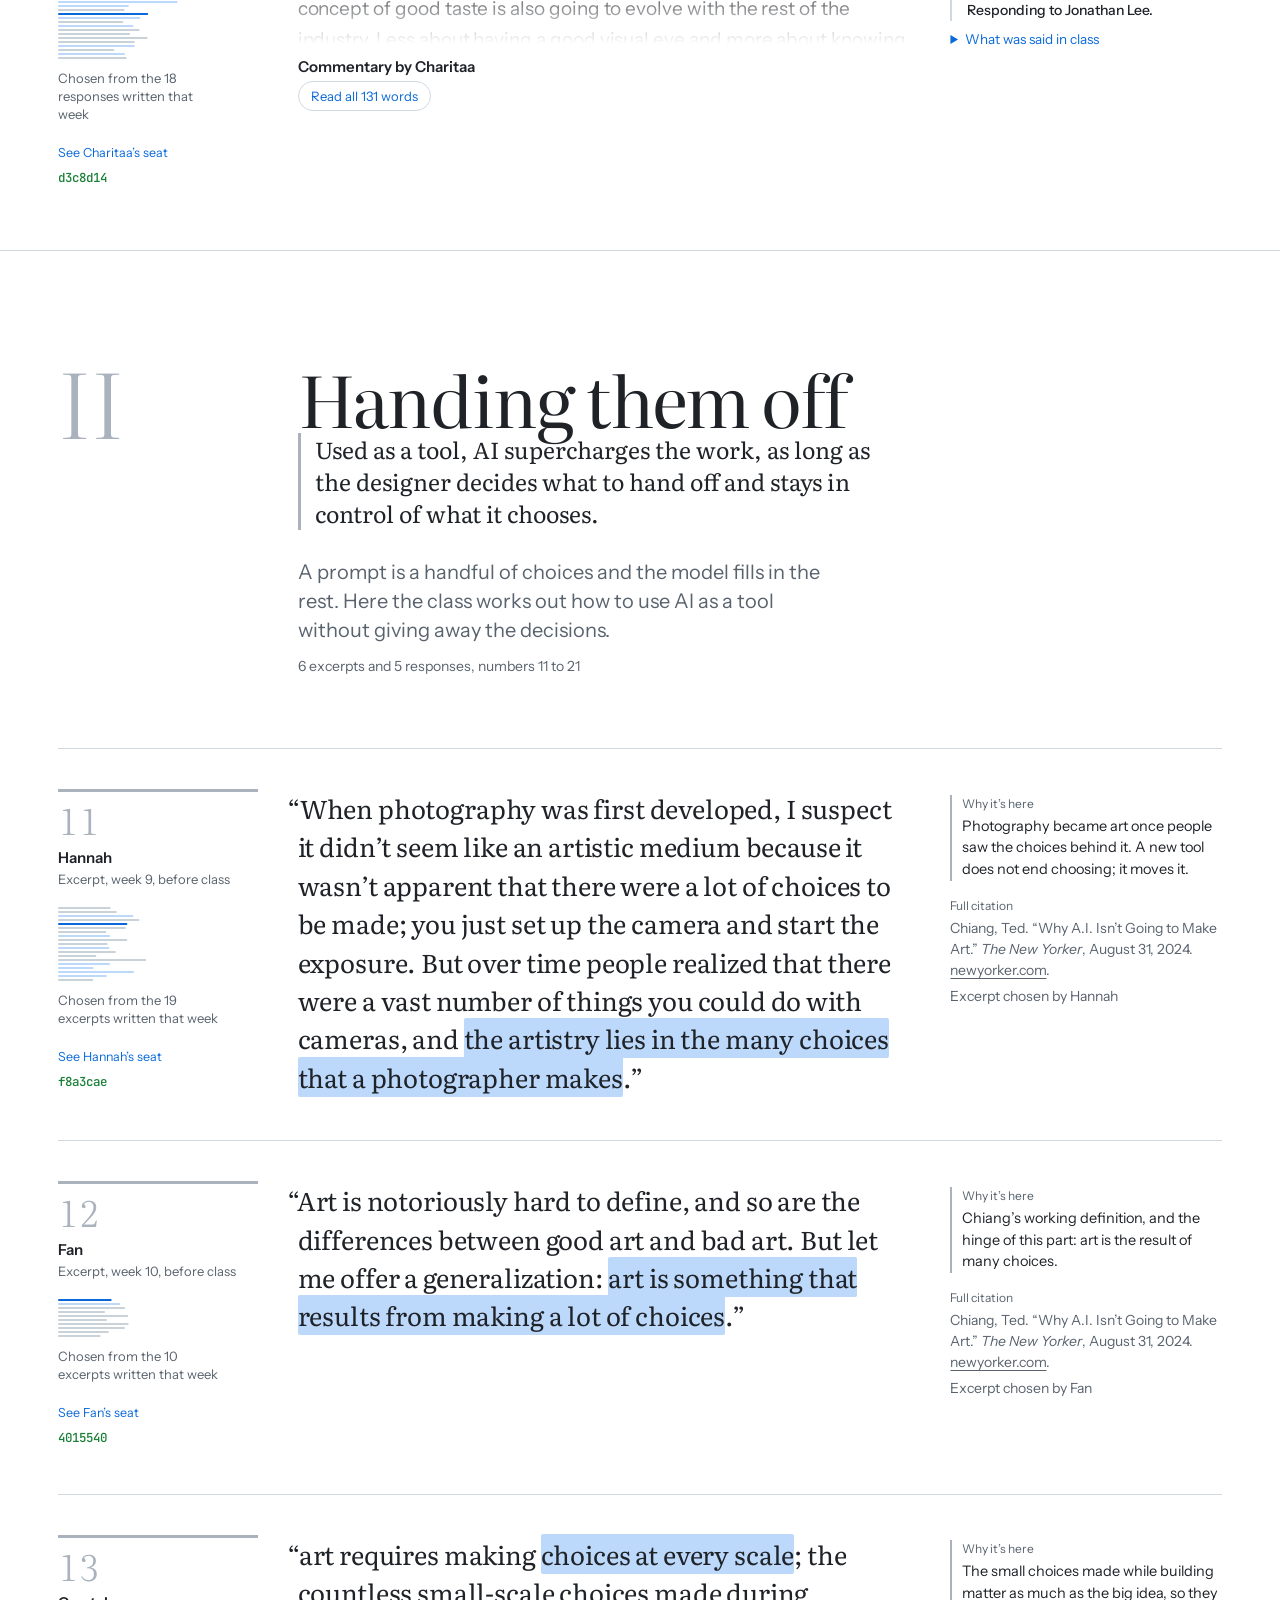
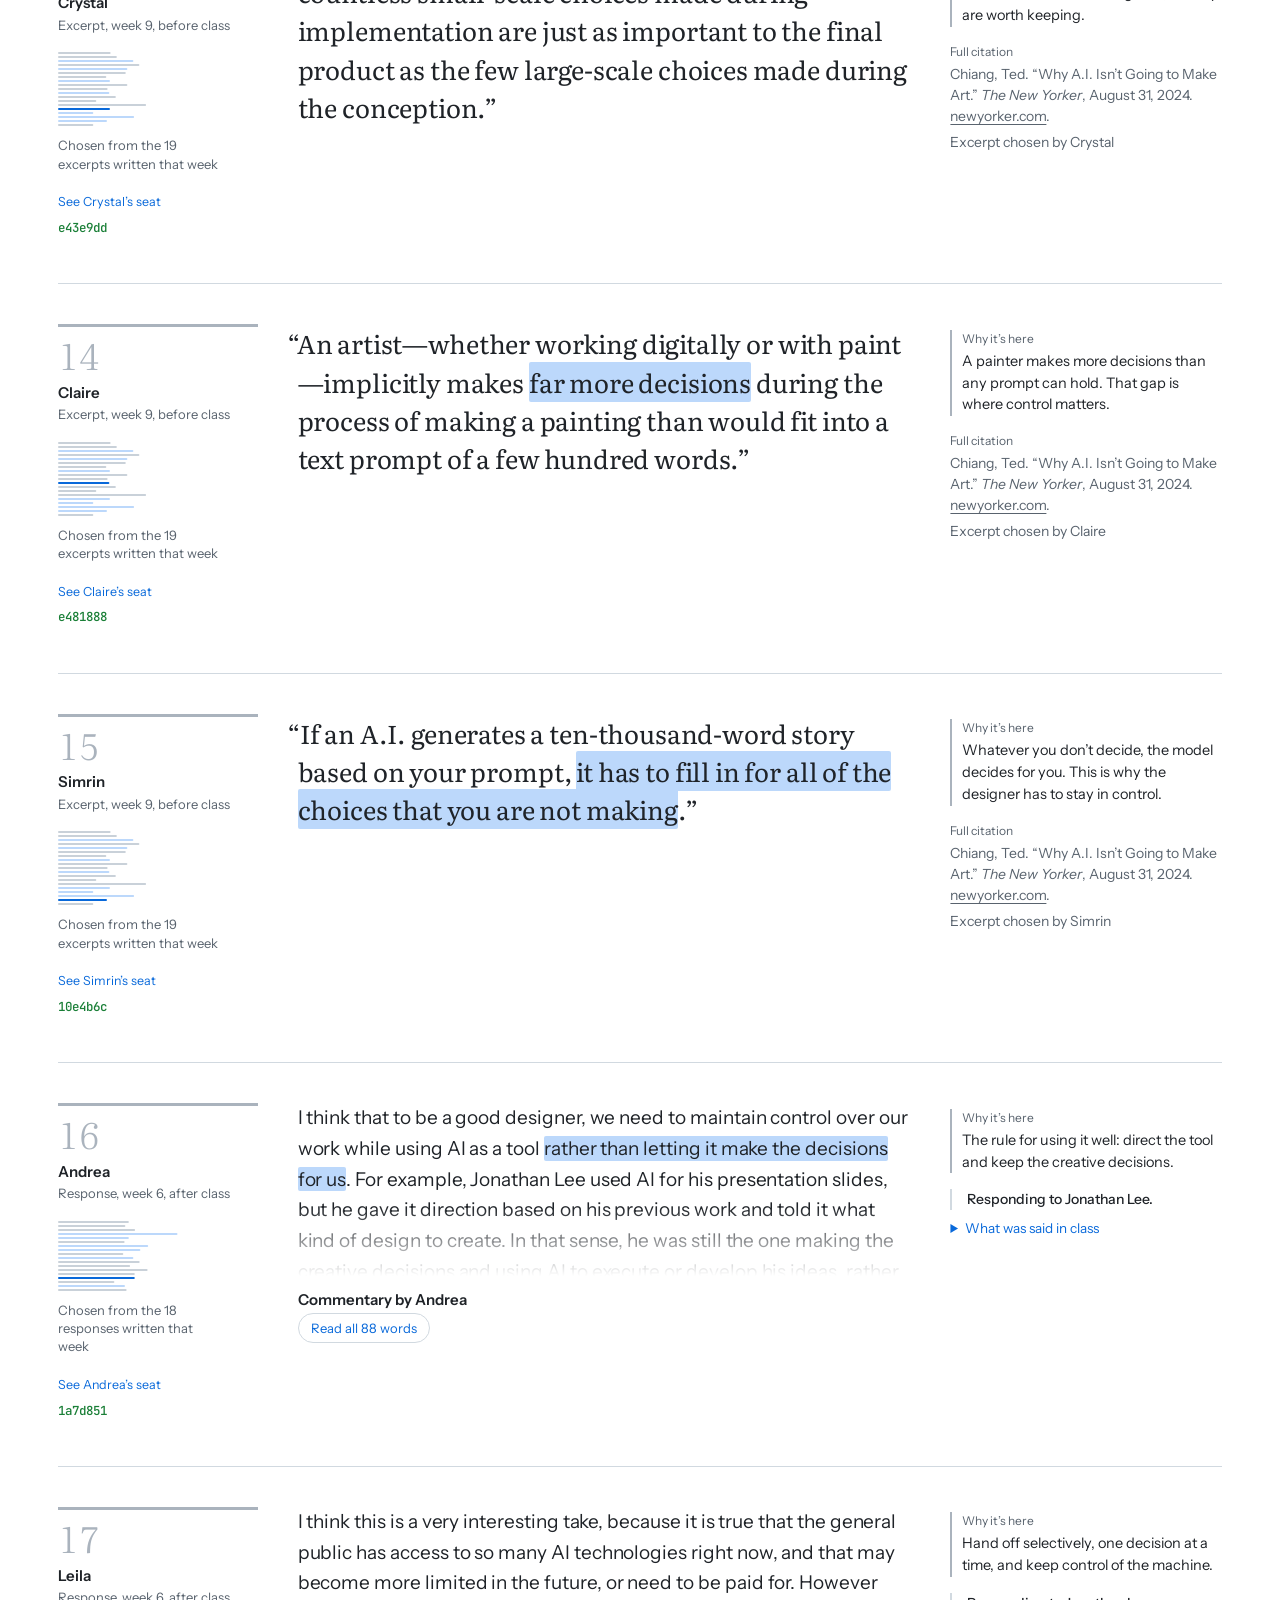
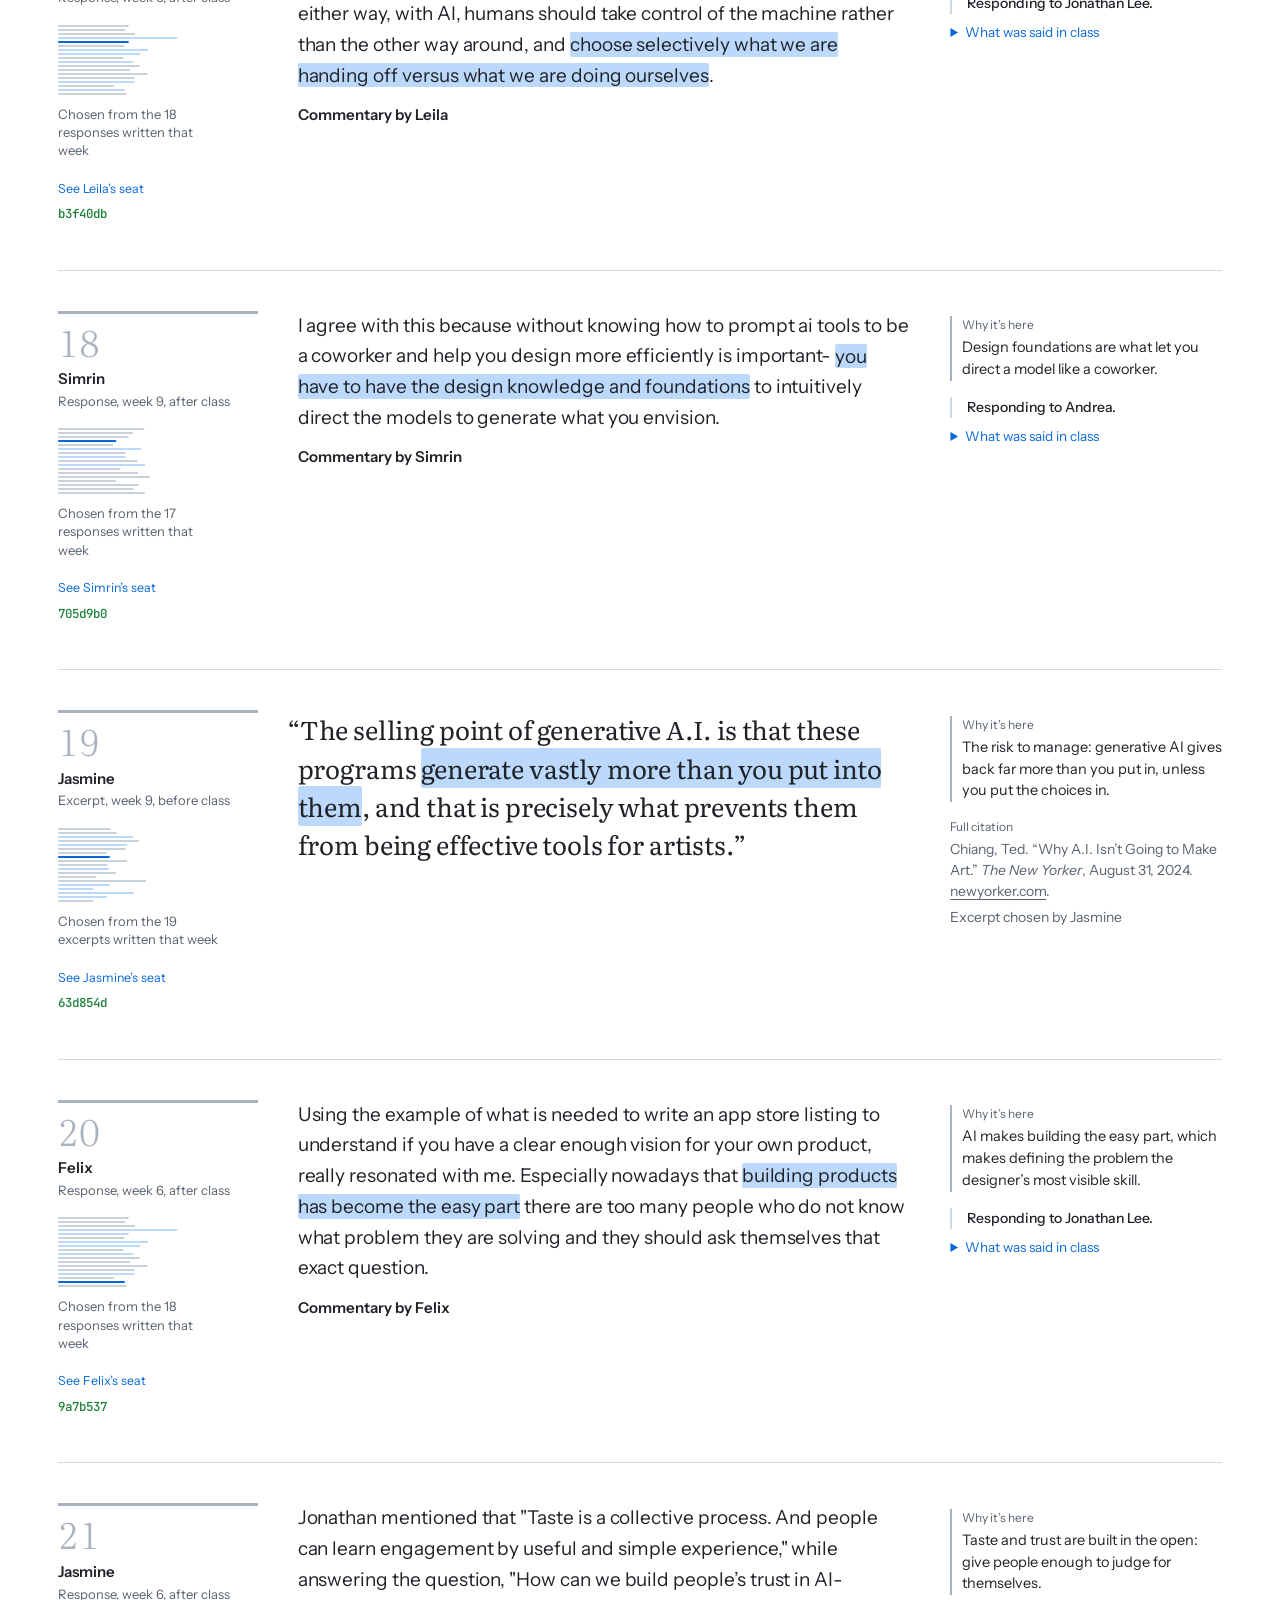
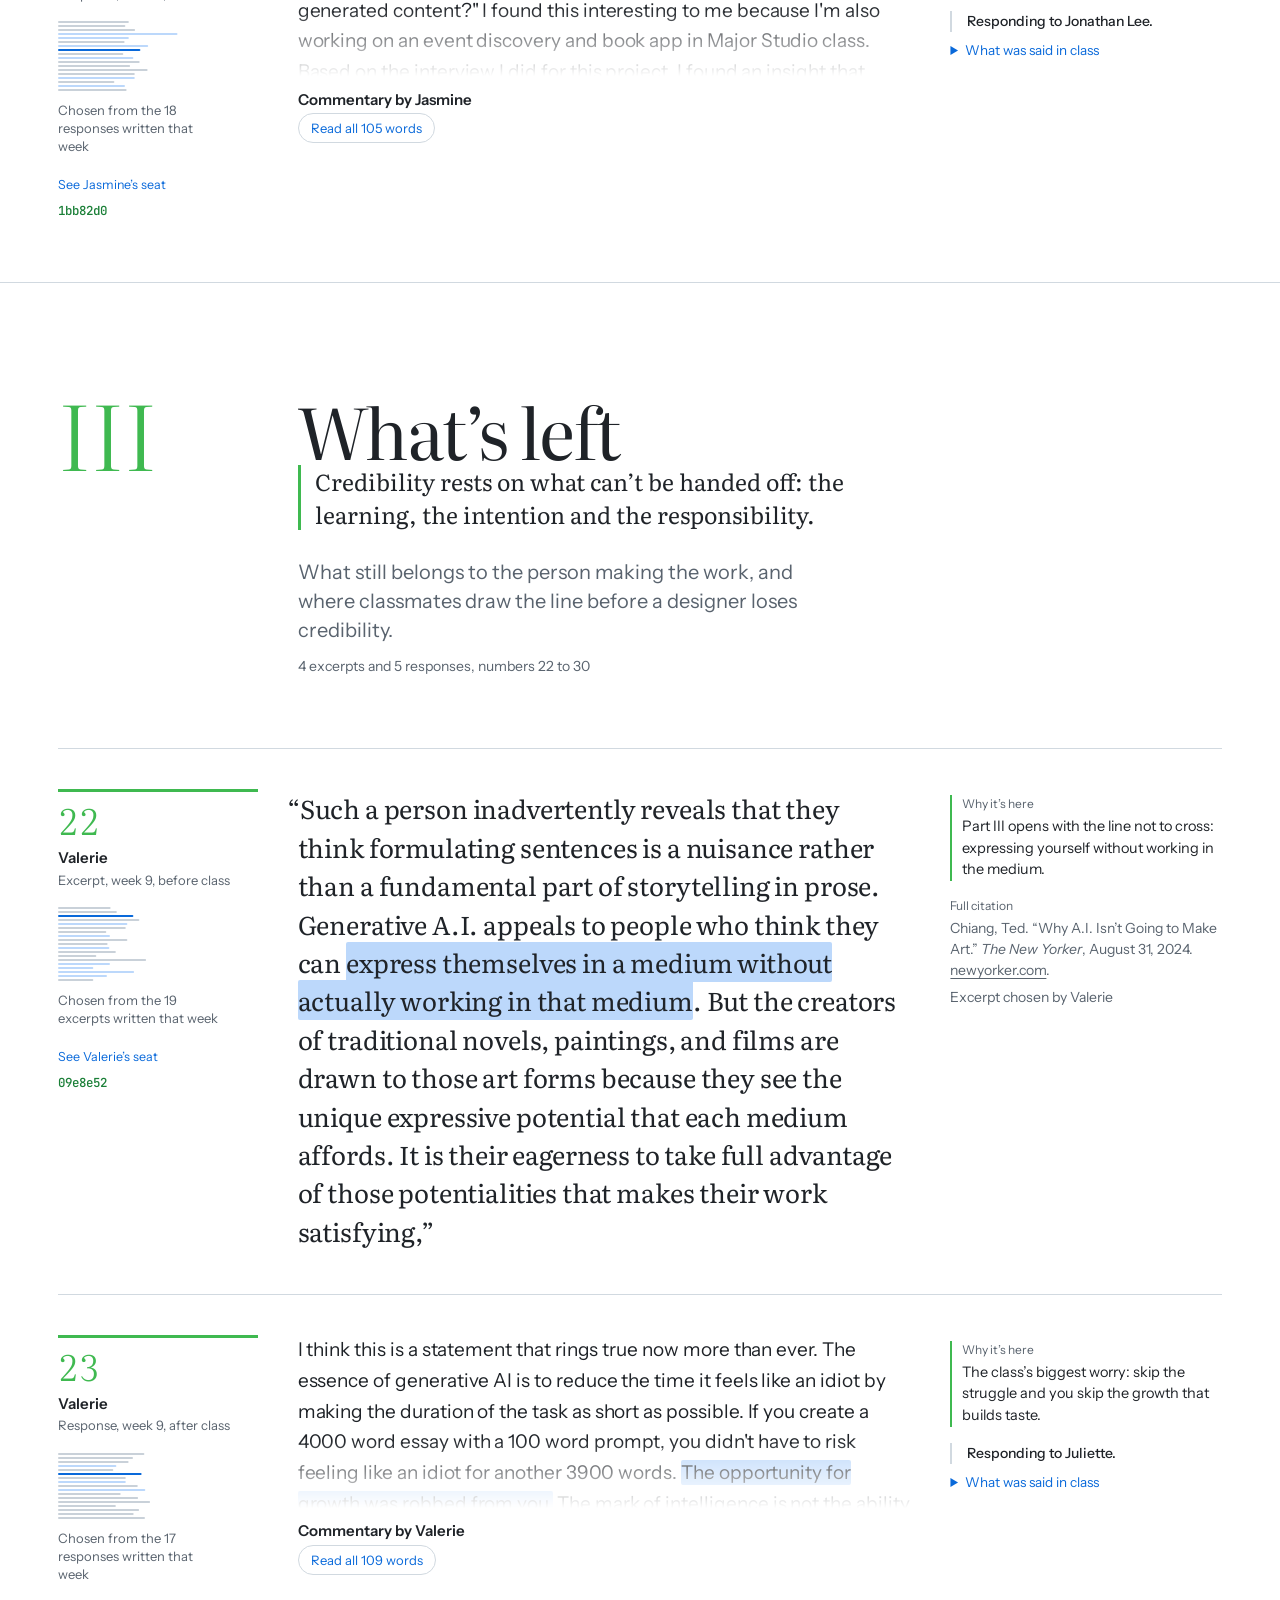
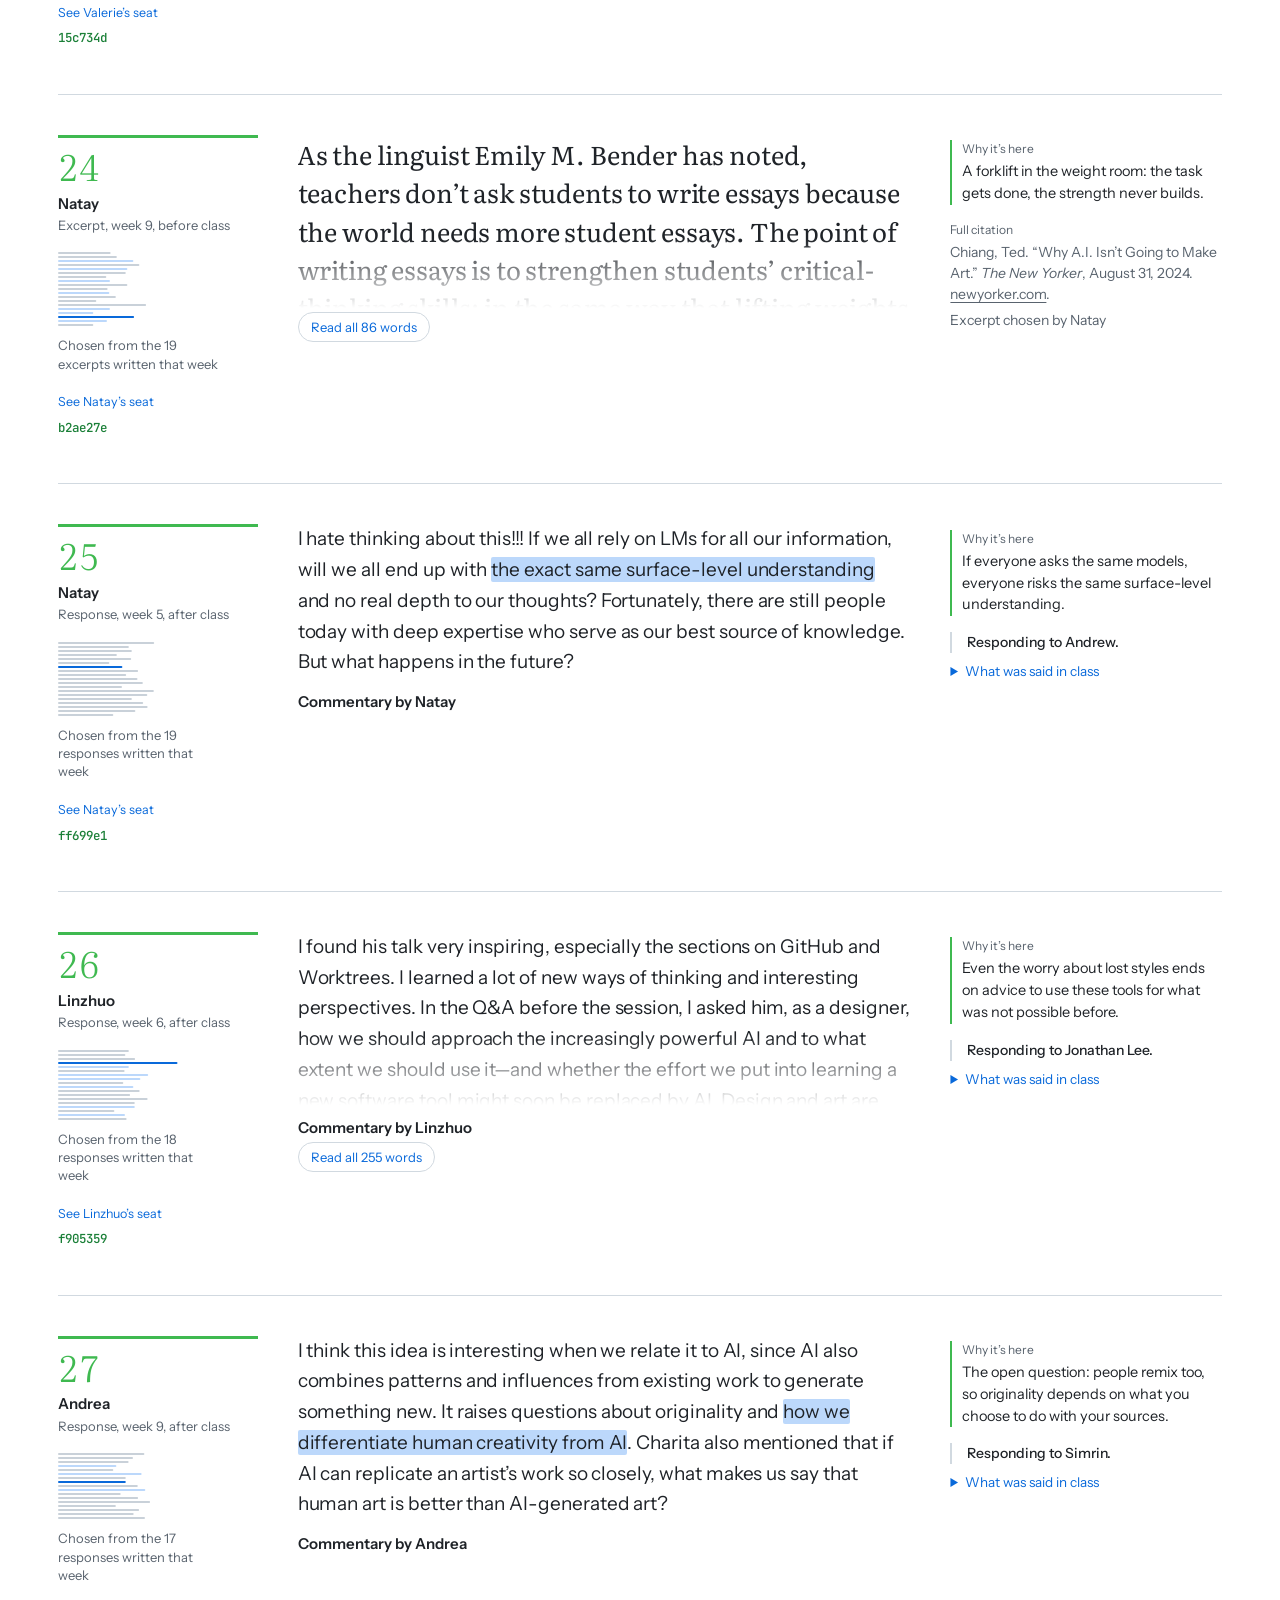
==== commit 07877d79: "Give the essay its own tab Co-Authored-By: Claude Opus 5.5 <noreply@anthropic.com> Claude-Session: h" ====
--- a/collection.html
+++ b/collection.html
@@ -16,13 +16,13 @@
 <link rel="preconnect" href="https://fonts.googleapis.com">
 <link rel="preconnect" href="https://fonts.gstatic.com" crossorigin>
 <link rel="stylesheet" href="https://fonts.googleapis.com/css2?family=Instrument+Sans:ital,wght@0,400..700;1,400..700&family=JetBrains+Mono:wght@400;500&family=Literata:ital,opsz,wght@0,7..72,300..700;1,7..72,300..700&display=swap">
-<link rel="stylesheet" href="assets/style.css?v=3d162673">
-<link rel="stylesheet" href="assets/site.css?v=3d162673">
+<link rel="stylesheet" href="assets/style.css?v=db6a6552">
+<link rel="stylesheet" href="assets/site.css?v=db6a6552">
 </head>
 <body class="page-collection">
 <header class="nav" id="nav">
   <a class="nav-title" href="./">The Designer’s Call</a>
-  <nav class="nav-tabs" aria-label="Pages"><a href="./">The table</a><a href="collection.html" aria-current="page">Collection</a><a href="semester.html">Semester</a></nav>
+  <nav class="nav-tabs" aria-label="Pages"><a href="./">The table</a><a href="essay.html">Essay</a><a href="collection.html" aria-current="page">Collection</a><a href="semester.html">Semester</a></nav>
 </header>
 <main class="coll">
   <header class="coll-head" id="top">
@@ -457,6 +457,6 @@
 </main>
 <div class="tip" id="tip" role="tooltip" hidden></div>
 <script id="payload" type="application/json">{"pool":[],"items":[{"id":"01","name":"Crystal","week":2,"type":"excerpt","mark":"designing is making choices","part":"I","text":"Further, the designer should see the import of the job and be alert to those to whom it is directed, to come to the right choices. Because – like much in life – designing is making choices. Choices from an often large number of possibilities and in the light of an analysis of the job and an idea of the audience. Yet even after this selection there are sufficient possibilities remaining to establish uncertainty. Each choice always shuts out other possibilities. This process of choices has to continue until there remain the essential ingredients, which for the designer at that moment, for that purpose, are essential in coming to the final form.","words":112},{"id":"02","name":"Crystal","week":2,"type":"response","mark":"you can only be more intentional about how you use or move away from them","part":"I","text":"I thought this was a really interesting point that connected to both of the excerpts I chose from this week’s readings, especially the idea of looking at the bigger picture and making intentional choices. Karel Martens talks about how designers have to make choices based on the purpose and audience, but there is still uncertainty because every choice creates other possibilities. Juliette’s example made me think about how even something as simple as choosing a colour isn’t necessarily a “right” choice on its own. It depends on the context, the audience, and what you’re trying to communicate. I also saw her points as a good reminder that certain associations aren’t necessarily universal or fixed and often change over time which is important to consider if making design choices based on associations (and maybe not making them based on associations as it won't be very timeless, etc.) Someone also challenged the idea by asking whether choosing not to use blue for a bank to stand out/ differentiate would still be based on the assumption that blue represents trust. Juliette agreed that it is, but said the important thing is being conscious of that association when making the choice. I thought this was interesting because it made me realize that you can’t necessarily avoid existing meanings, you can only be more intentional about how you use or move away from them. This also connected to Erika Hall’s point about looking beyond the immediate user and considering the wider context surrounding a design.","words":250},{"id":"03","name":"Leila","week":2,"type":"excerpt","mark":"There is no recipe for this.","part":"I","text":"Thus it seems good to me to formulate the premisses freshly and clearly, so as to reach a form that values content and has respect for the receiver of the message. There is no recipe for this. It is a matter of mentality. It is a process of repeatedly weighing up aims, means and method.","words":55},{"id":"04","name":"Andrea","week":2,"type":"excerpt","mark":"you are only as intentional as you are informed","part":"I","text":"Word choice matters. Design is the application of intention, and you are only as intentional as you are informed.","words":19},{"id":"05","name":"Hyunjin","week":4,"type":"excerpt","mark":"they have a choice","part":"I","text":"“It is important for designers and builders of computer applications to understand the history of transparency, so that they can understand that they have a choice.”","words":26},{"id":"06","name":"Felix","week":2,"type":"response","mark":"not everybody suddenly became an expert","part":"I","text":"Her point and the presentation of Andrew made it even more clear that we should think of AI as a tool and use it appropriately. In his example the AI would have not just come up with this idea, the creative process etc. But AI could be used to supercharge the work and also do things that were not possible before, in this example creating a custom tool that is low cost (time and effort). I agree with this view completely and would like to use the metaphor of a photographer in this case. Just because nowadays \"all\" people have a smartphone with a camera we still have professional photographers and not everybody suddenly became an expert. I think the same is true for AI and design.","words":127},{"id":"07","name":"Yen","week":2,"type":"response","mark":"define the problem precisely, instead of letting it do everything","part":"I","text":"I like how all of them started the projects from defining the problem, and eventually find out the solution for the problem with systematic way like a researcher. AI for them is a tool that become part of the process, but it seems they all know how they want it to work for them. I think it's like a reminder for me, that if I really want to use AI as a tool for myself, it is important to define the problem precisely, instead of letting it do everything, and it just makes me to have more confident about that, the professionals are most likely not going to be replaced by ai, because they are probably the people who really know how to use them the best.","words":127},{"id":"08","name":"Leila","week":5,"type":"excerpt","mark":"helps nurture taste","part":"I","text":"For me, understanding and articulating why something feels right does not come as intuitively as designing something to feel right. But they are two sides of the same coin. There must be a reason. It can be as simple as a particular spring curve or something more innate, like metaphors. Analyzing and making sense of design details beyond just \"it feels nice\" helps nurture taste, amplify the level of execution, and grow an appreciation for how hard the pursuit of excellence is.","words":82},{"id":"09","name":"Yen","week":6,"type":"response","mark":"explain the “why” behind our decisions","part":"I","text":"I think what resonated with me the most was his advice on how we should prepare ourselves as designers: we’re not hired just for our taste, but more importantly, for our “context window of taste.” It reminded me of our presentation tomorrow. Michael and Rijk have already reminded us to be prepared to explain the “why” behind our decisions. I think being able to articulate the reasoning behind a design decision, rather than simply relying on intuition, is a really important skill for designers.","words":84},{"id":"10","name":"Charitaa","week":6,"type":"response","mark":"knowing which versions actually help the target user","part":"I","text":"This was a super interesting perspective on this because we often hear that since AI can do most things for us, our main job is going to be to use \"our good taste\" to determine the best outcome and let the machine \"handle the rest\". But this made me think about how the concept of good taste is also going to evolve with the rest of the industry. Less about having a good visual eye and more about knowing what is actually building and what problems are worth solving. Taste becomes truly useful when it is informed by the context within which it must exist! Example: When you make 100 different prototypes using AI, knowing which versions actually help the target user would be my new definition of having \"good taste\".","words":131},{"id":"11","name":"Hannah","week":9,"type":"excerpt","mark":"the artistry lies in the many choices that a photographer makes","part":"II","text":"When photography was first developed, I suspect it didn’t seem like an artistic medium because it wasn’t apparent that there were a lot of choices to be made; you just set up the camera and start the exposure. But over time people realized that there were a vast number of things you could do with cameras, and the artistry lies in the many choices that a photographer makes.","words":68},{"id":"12","name":"Fan","week":10,"type":"excerpt","mark":"art is something that results from making a lot of choices","part":"II","text":"Art is notoriously hard to define, and so are the differences between good art and bad art. But let me offer a generalization: art is something that results from making a lot of choices.","words":34},{"id":"13","name":"Crystal","week":9,"type":"excerpt","mark":"choices at every scale","part":"II","text":"art requires making choices at every scale; the countless small-scale choices made during implementation are just as important to the final product as the few large-scale choices made during the conception.","words":31},{"id":"14","name":"Claire","week":9,"type":"excerpt","mark":"far more decisions","part":"II","text":"An artist—whether working digitally or with paint—implicitly makes far more decisions during the process of making a painting than would fit into a text prompt of a few hundred words.","words":30},{"id":"15","name":"Simrin","week":9,"type":"excerpt","mark":"it has to fill in for all of the choices that you are not making","part":"II","text":"If an A.I. generates a ten-thousand-word story based on your prompt, it has to fill in for all of the choices that you are not making.","words":26},{"id":"16","name":"Andrea","week":6,"type":"response","mark":"rather than letting it make the decisions for us","part":"II","text":"I think that to be a good designer, we need to maintain control over our work while using AI as a tool rather than letting it make the decisions for us. For example, Jonathan Lee used AI for his presentation slides, but he gave it direction based on his previous work and told it what kind of design to create. In that sense, he was still the one making the creative decisions and using AI to execute or develop his ideas, rather than blindly accepting whatever AI produced.","words":88},{"id":"17","name":"Leila","week":6,"type":"response","mark":"choose selectively what we are handing off versus what we are doing ourselves","part":"II","text":"I think this is a very interesting take, because it is true that the general public has access to so many AI technologies right now, and that may become more limited in the future, or need to be paid for. However either way, with AI, humans should take control of the machine rather than the other way around, and choose selectively what we are handing off versus what we are doing ourselves.","words":72},{"id":"18","name":"Simrin","week":9,"type":"response","mark":"you have to have the design knowledge and foundations","part":"II","text":"I agree with this because without knowing how to prompt ai tools to be a coworker and help you design more efficiently is important- you have to have the design knowledge and foundations to intuitively direct the models to generate what you envision.","words":43},{"id":"19","name":"Jasmine","week":9,"type":"excerpt","mark":"generate vastly more than you put into them","part":"II","text":"The selling point of generative A.I. is that these programs generate vastly more than you put into them, and that is precisely what prevents them from being effective tools for artists.","words":31},{"id":"20","name":"Felix","week":6,"type":"response","mark":"building products has become the easy part","part":"II","text":"Using the example of what is needed to write an app store listing to understand if you have a clear enough vision for your own product, really resonated with me. Especially nowadays that building products has become the easy part there are too many people who do not know what problem they are solving and they should ask themselves that exact question.","words":62},{"id":"21","name":"Jasmine","week":6,"type":"response","mark":"provide enough information to build trust","part":"II","text":"Jonathan mentioned that \"Taste is a collective process. And people can learn engagement by useful and simple experience,\" while answering the question, \"How can we build people’s trust in AI-generated content?\" I found this interesting to me because I'm also working on an event discovery and book app in Major Studio class. Based on the interview I did for this project, I found an insight that trustworthy is an important issue, and the decision I did to solve this issue is to provide enough information to build trust. Therefore, his idea of process feedback changed my perspective of how I can make users feel trustworthy.","words":105},{"id":"22","name":"Valerie","week":9,"type":"excerpt","mark":"express themselves in a medium without actually working in that medium","part":"III","text":"Such a person inadvertently reveals that they think formulating sentences is a nuisance rather than a fundamental part of storytelling in prose. Generative A.I. appeals to people who think they can express themselves in a medium without actually working in that medium. But the creators of traditional novels, paintings, and films are drawn to those art forms because they see the unique expressive potential that each medium affords. It is their eagerness to take full advantage of those potentialities that makes their work satisfying,","words":84},{"id":"23","name":"Valerie","week":9,"type":"response","mark":"The opportunity for growth was robbed from you.","part":"III","text":"I think this is a statement that rings true now more than ever. The essence of generative AI is to reduce the time it feels like an idiot by making the duration of the task as short as possible. If you create a 4000 word essay with a 100 word prompt, you didn't have to risk feeling like an idiot for another 3900 words. The opportunity for growth was robbed from you. The mark of intelligence is not the ability to produce/reproduce a product; Lord knows we don't need more student essays or vibe coded websites. Intelligence and taste grows through active authorship, not just through passive, ego-free creation.","words":109},{"id":"24","name":"Natay","week":9,"type":"excerpt","mark":"bringing a forklift into the weight room","part":"III","text":"As the linguist Emily M. Bender has noted, teachers don’t ask students to write essays because the world needs more student essays. The point of writing essays is to strengthen students’ critical-thinking skills; in the same way that lifting weights is useful no matter what sport an athlete plays, writing essays develops skills necessary for whatever job a college student will eventually get. Using ChatGPT to complete assignments is like bringing a forklift into the weight room; you will never improve your cognitive fitness that way.","words":86},{"id":"25","name":"Natay","week":5,"type":"response","mark":"the exact same surface-level understanding","part":"III","text":"I hate thinking about this!!! If we all rely on LMs for all our information, will we all end up with the exact same surface-level understanding and no real depth to our thoughts? Fortunately, there are still people today with deep expertise who serve as our best source of knowledge. But what happens in the future?","words":56},{"id":"26","name":"Linzhuo","week":6,"type":"response","mark":"AI is devouring these distinct styles","part":"III","text":"I found his talk very inspiring, especially the sections on GitHub and Worktrees. I learned a lot of new ways of thinking and interesting perspectives. In the Q&A before the session, I asked him, as a designer, how we should approach the increasingly powerful AI and to what extent we should use it—and whether the effort we put into learning a new software tool might soon be replaced by AI. Design and art are arguably among the first fields to be impacted by the rise of AI. As visual professionals, our aesthetic sensibilities and creative ideas are crucial, yet AI is devouring these distinct styles. By “piecing together” images one by one to blend them seamlessly and treating design concepts as templates, AI produces a vast number of decent visual effects with minimal effort. This is undoubtedly frustrating and confusing for designers. In his talk, Jonathan mentioned that we should “have fun with it.” Rather than constantly fearing that our jobs will be replaced, we should try to use these tools to achieve things we couldn’t do before. Everything has its pros and cons; as one of the first groups to be impacted, we can also become the ones best able to utilize these tools. He also mentioned that we can achieve more by asking AI questions like “How should I try to make this?” I really appreciate his approach to these issues and the advice he offered: taking a more neutral stance when experiencing new things and observing what we can achieve through them.","words":255},{"id":"27","name":"Andrea","week":9,"type":"response","mark":"how we differentiate human creativity from AI","part":"III","text":"I think this idea is interesting when we relate it to AI, since AI also combines patterns and influences from existing work to generate something new. It raises questions about originality and how we differentiate human creativity from AI. Charita also mentioned that if AI can replicate an artist’s work so closely, what makes us say that human art is better than AI-generated art?","words":64},{"id":"28","name":"Andrea","week":9,"type":"excerpt","mark":"It reduces the amount of intention in the world.","part":"III","text":"It reduces the amount of intention in the world.","words":9},{"id":"29","name":"Crystal","week":9,"type":"response","mark":"the responsibility feels far removed, even though it’s still there","part":"III","text":"I think we are complicit, but it’s hard to feel that way now that AI has become such a normal part of almost everyone work or even in day to day life. When ChatGPT first came out I was very much against it, and as every following agent or assistant came out and more widely used I became a bit more open, and now AI is built into so many tools and everyone uses it that the responsibility feels far removed, even though it’s still there. I think that’s what makes the question important and hard to answer the more normal something becomes, the easier it is to stop questioning the ethics around it since now its seeming okay and \"normal\"","words":121},{"id":"30","name":"Felix","week":10,"type":"excerpt","mark":"we shape our tools, and thereafter our tools shape us","part":"III","text":"In the words often attributed to Marshall McLuhan (but more properly ascribed to Winston Churchill): 'we shape our tools, and thereafter our tools shape us.\" We are the technology of our tools: they shape and form us. Our tools have agency, and thus a claim upon the more-than-human world as well.","words":51}],"parts":[{"num":"I","title":"Making choices","intro":"Before any tool, design is a run of decisions. The readings and the room agree that taste shows in the reasons behind them, not in a good eye alone."},{"num":"II","title":"Handing them off","intro":"A prompt is a handful of choices and the model fills in the rest. Here the class works out how to use AI as a tool without giving away the decisions."},{"num":"III","title":"What’s left","intro":"What still belongs to the person making the work, and where classmates draw the line before a designer loses credibility."}]}</script>
-<script src="assets/app.js?v=3d162673" defer></script>
+<script src="assets/app.js?v=db6a6552" defer></script>
 </body>
 </html>
--- a/assets/site.css
+++ b/assets/site.css
@@ -129,3 +129,10 @@
 .mr-text { font-family: var(--serif); font-size: 17px; line-height: 1.6; margin: 0; padding: 0 14px 10px; max-width: 68ch; }
 .mr-cite { font-size: 13px; color: var(--muted); margin: 0; padding: 0 14px 12px; }
 @media (max-width: 640px) { .mine-rows summary { grid-template-columns: auto 1fr; } .mr-q { grid-column: 1 / -1; } }
+.page-essay .coll { padding-top: var(--nav-h); }
+.essay-page .essay { border-top: 0; padding-top: 0; }
+.essay-next { max-width: 1180px; padding: 0 var(--pad, 24px) 80px; display: grid; grid-template-columns: repeat(2, minmax(0, 1fr)); gap: 12px; font-family: var(--sans); }
+.essay-next a { display: grid; gap: 4px; padding: 18px 20px; border: 1px solid var(--rule); border-radius: 16px; background: var(--wash); color: var(--muted); text-decoration: none; font-size: 14px; }
+.essay-next a span { color: var(--ink); font-size: 17px; font-weight: 500; }
+.essay-next a:hover { border-color: var(--muted); }
+@media (max-width: 640px) { .essay-next { grid-template-columns: 1fr; } .nav-tabs a { padding: 8px 9px; font-size: 13px; } }
